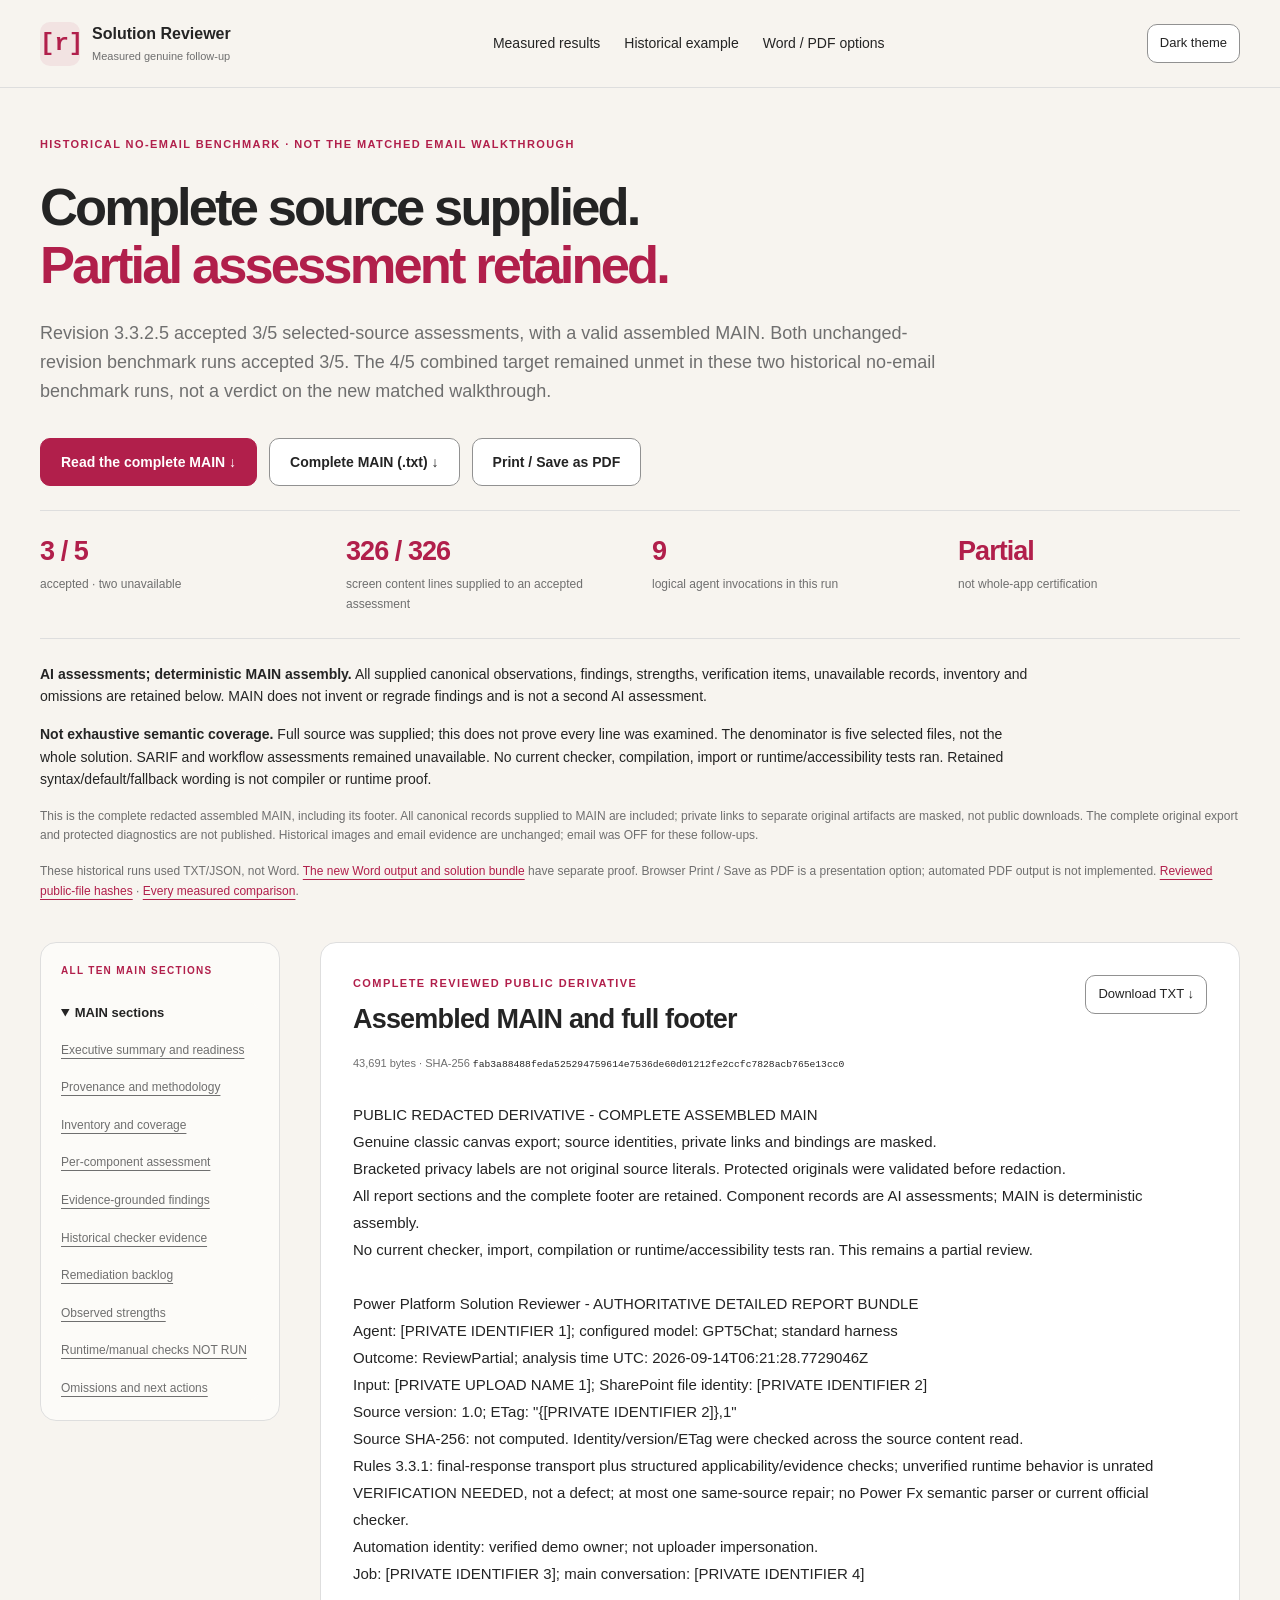
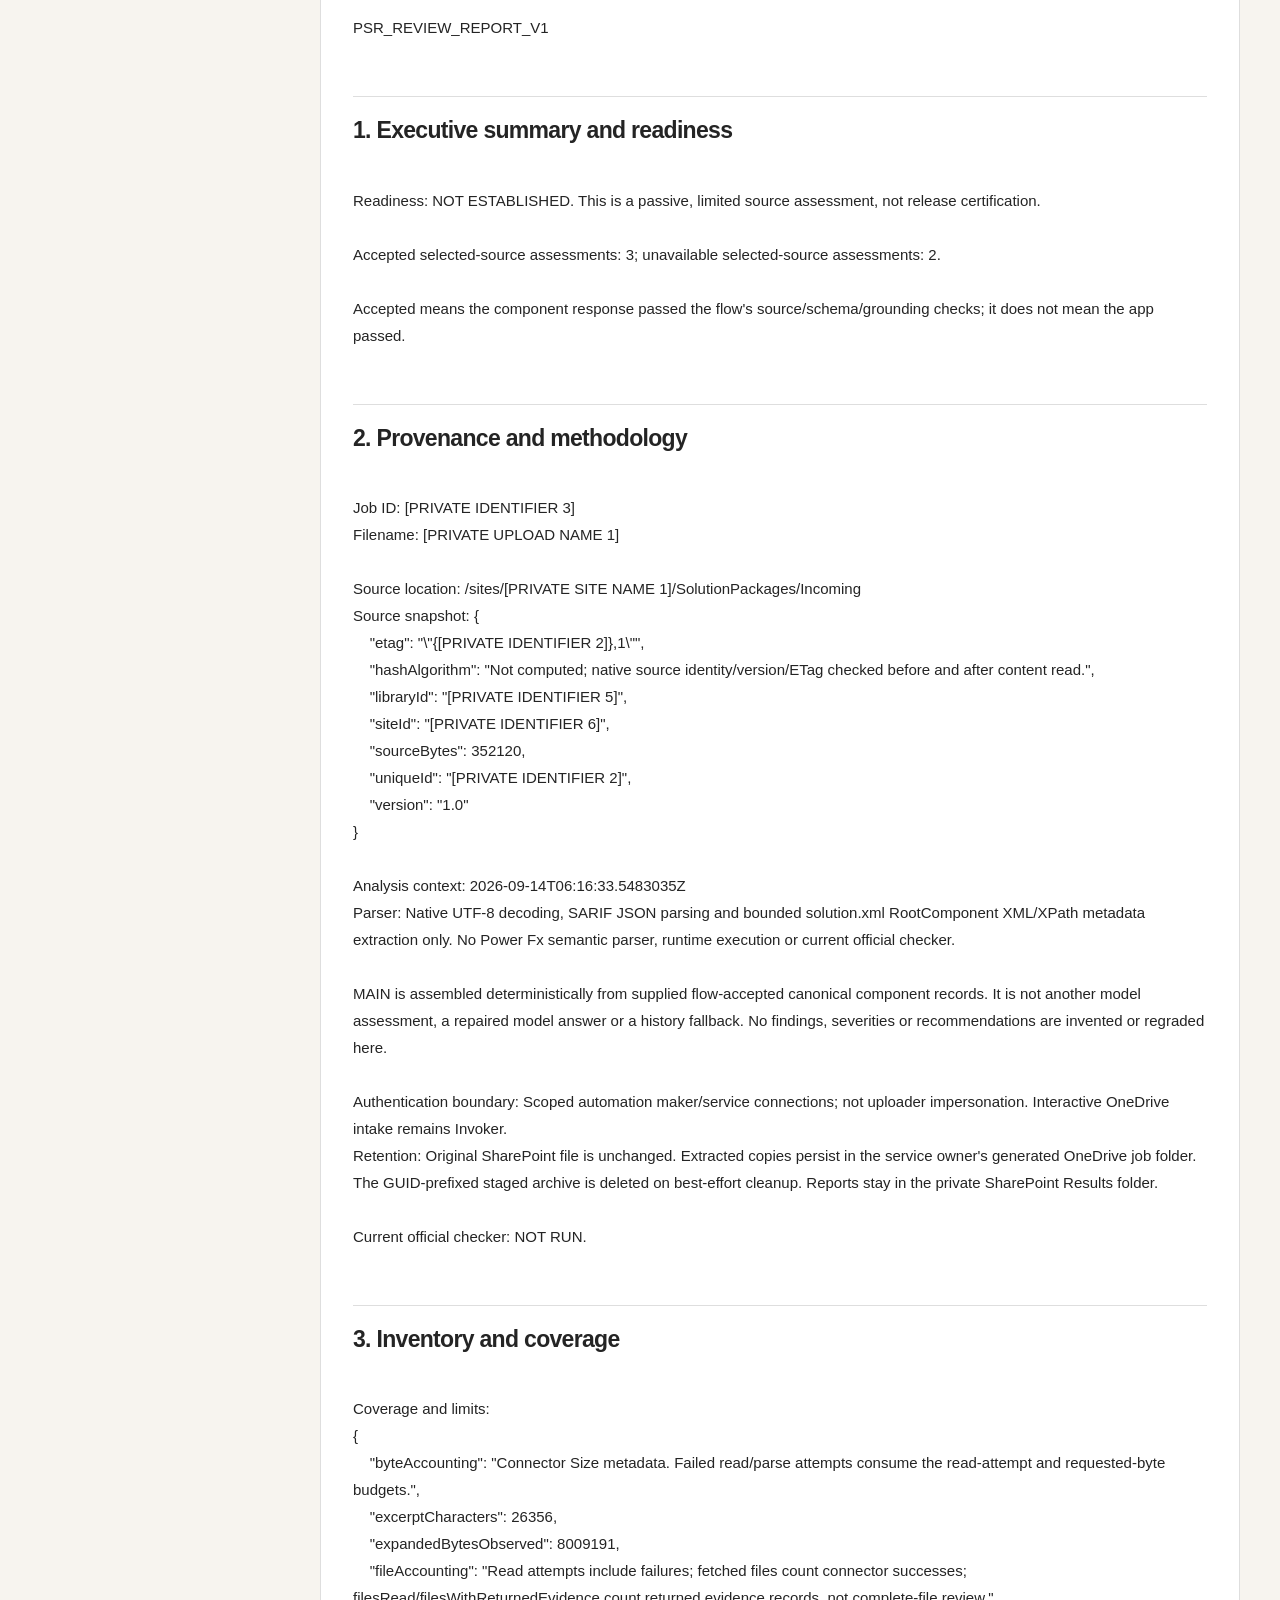
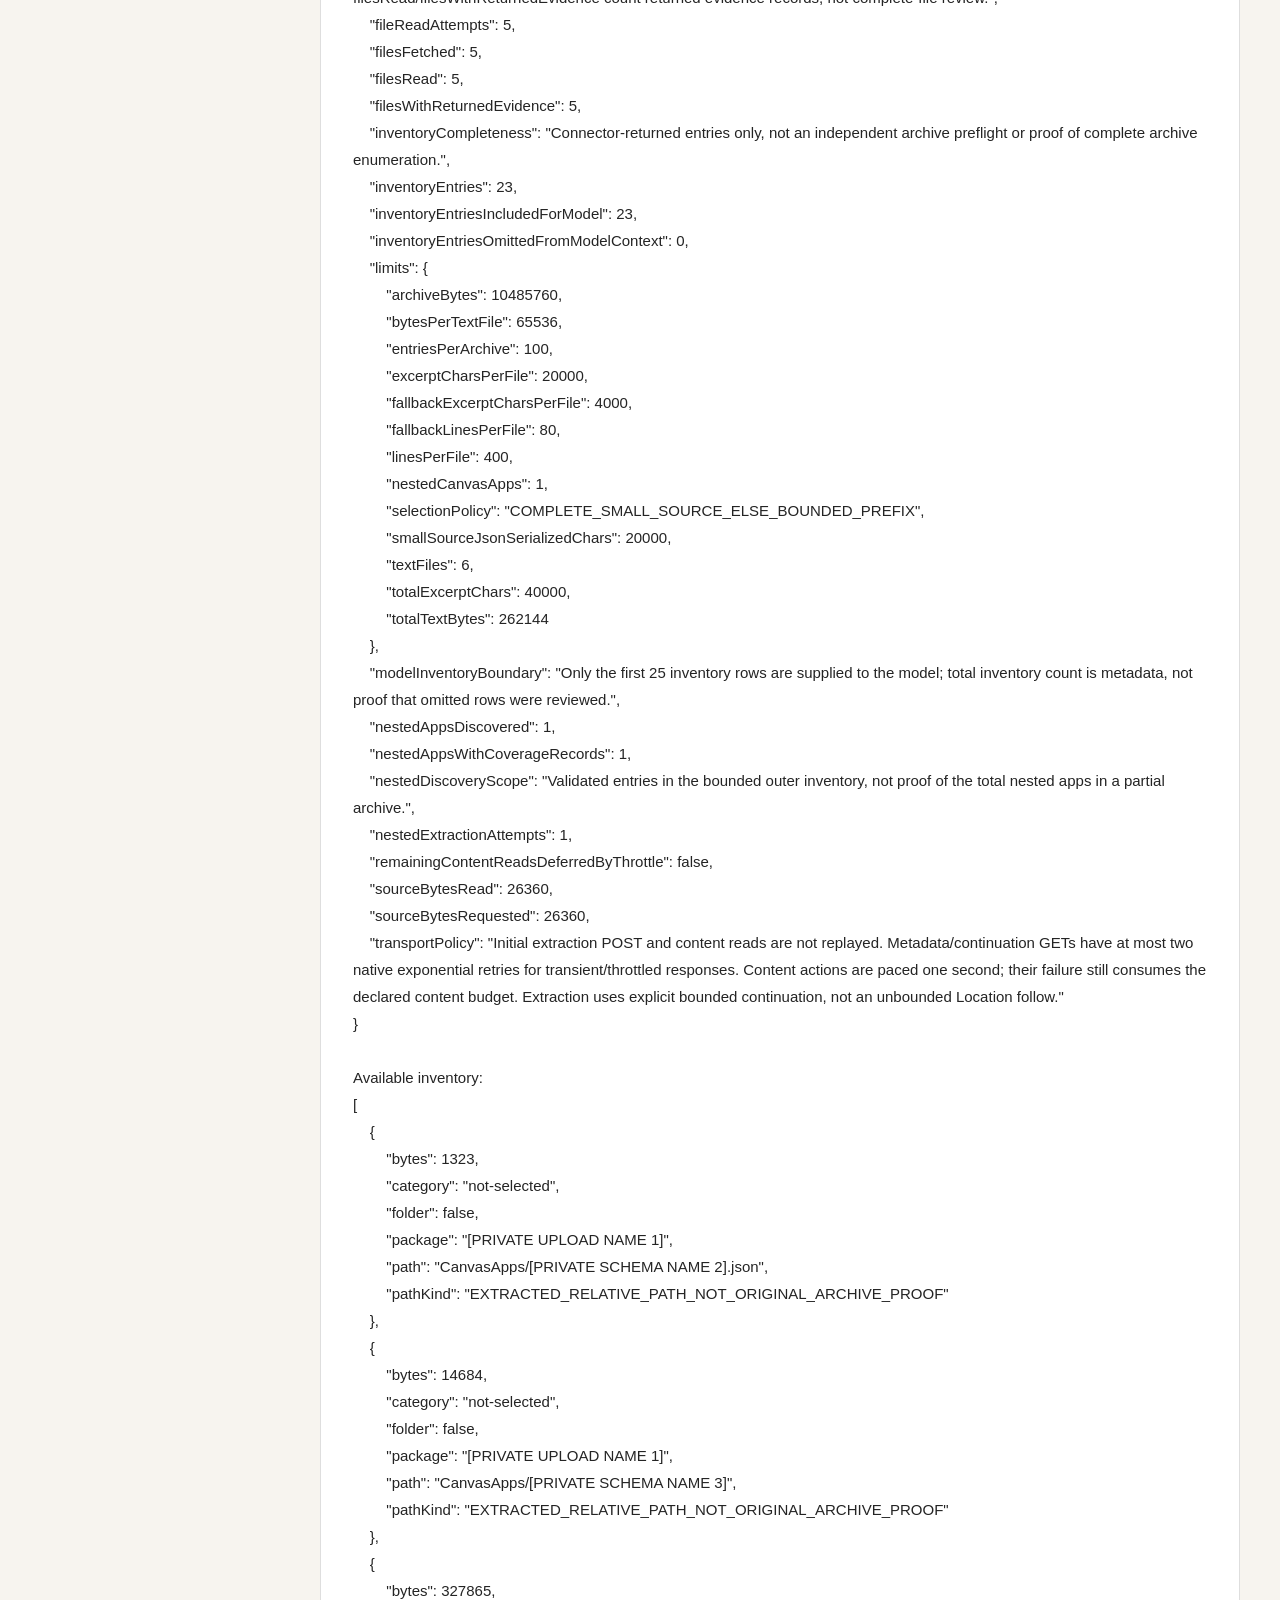
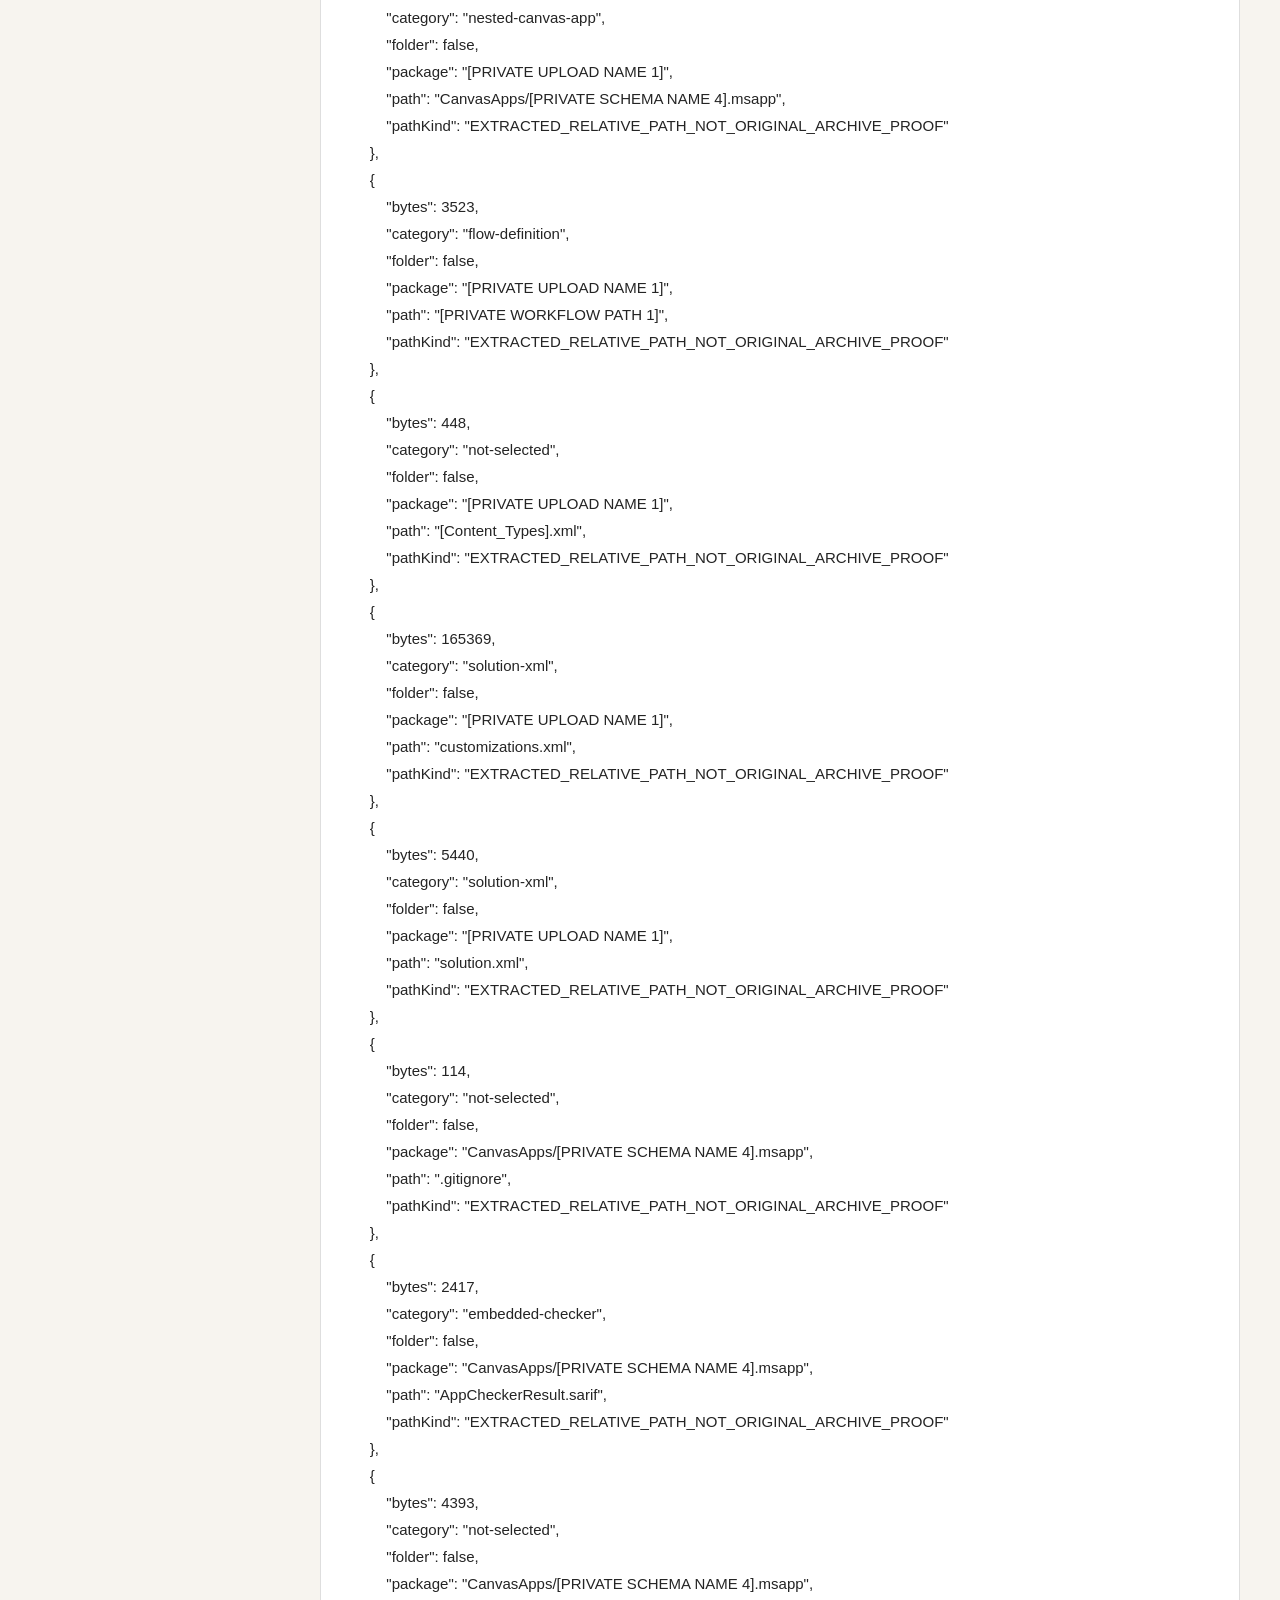
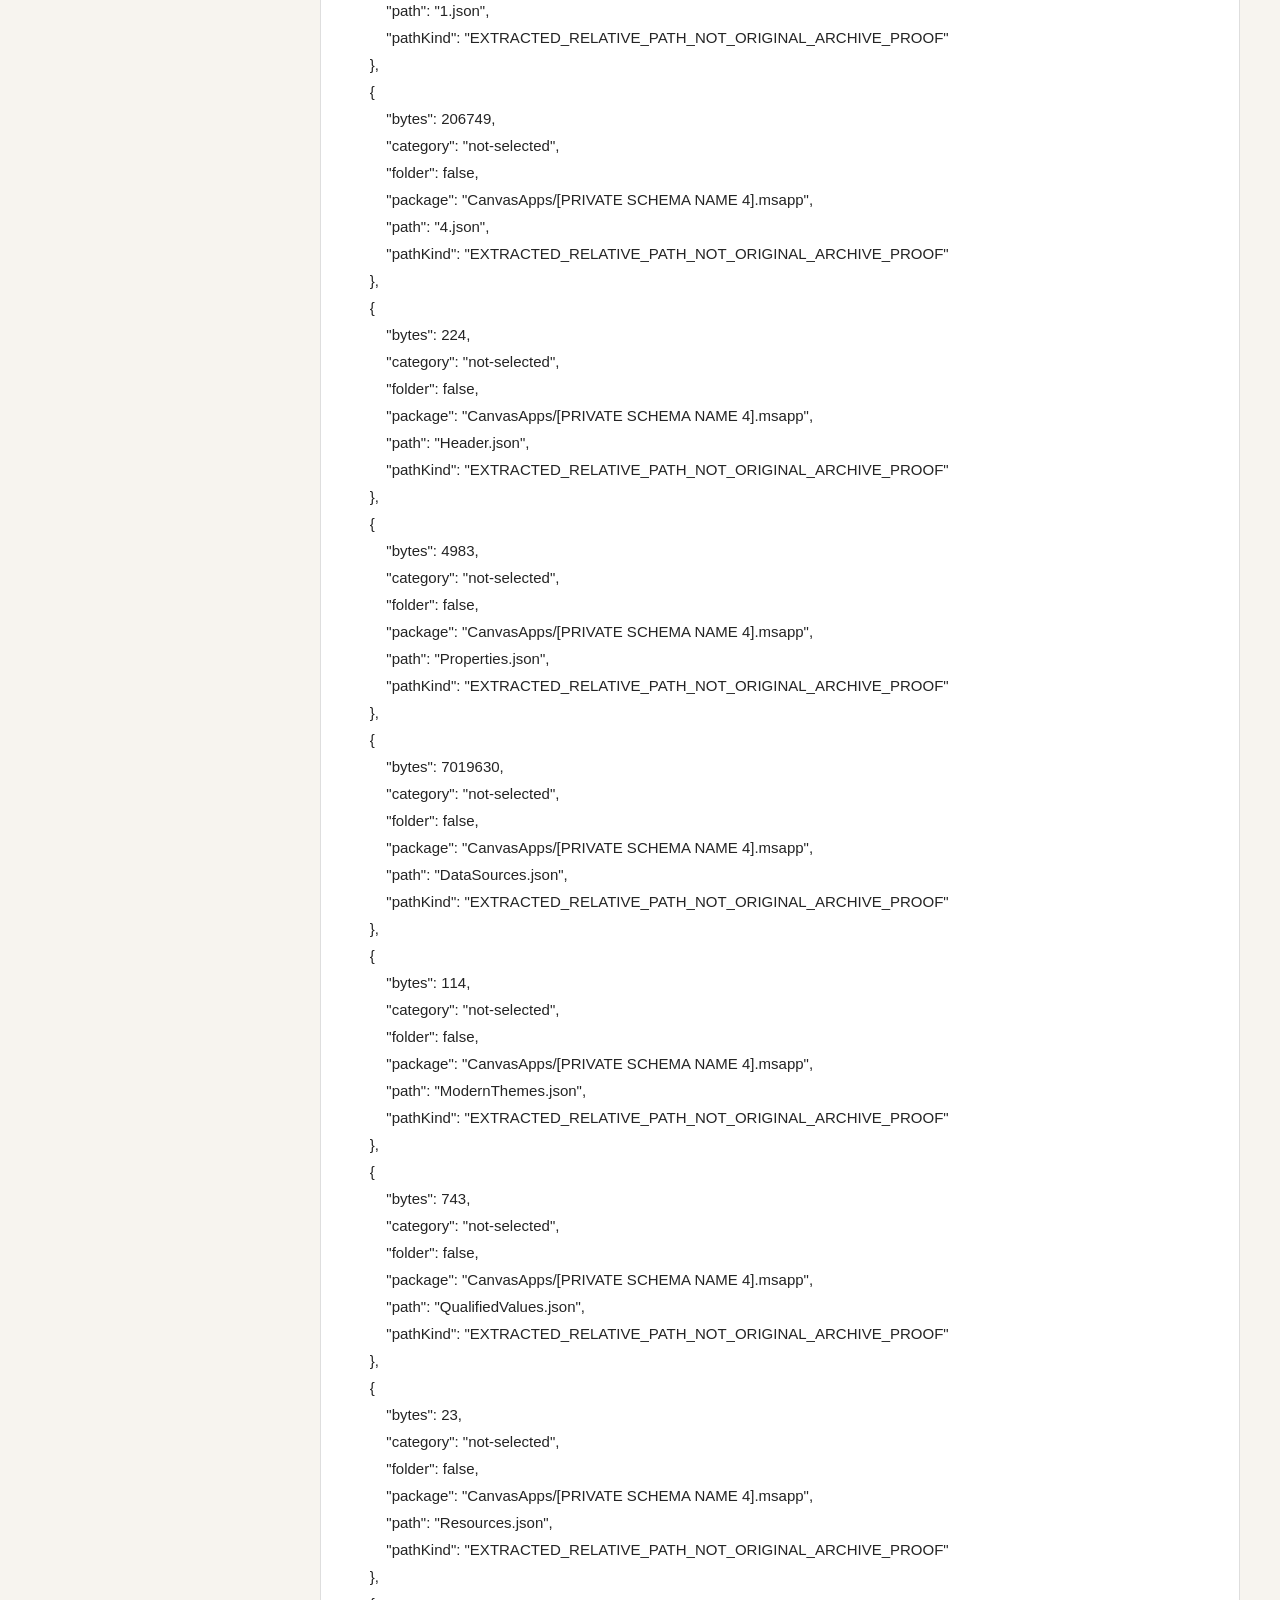
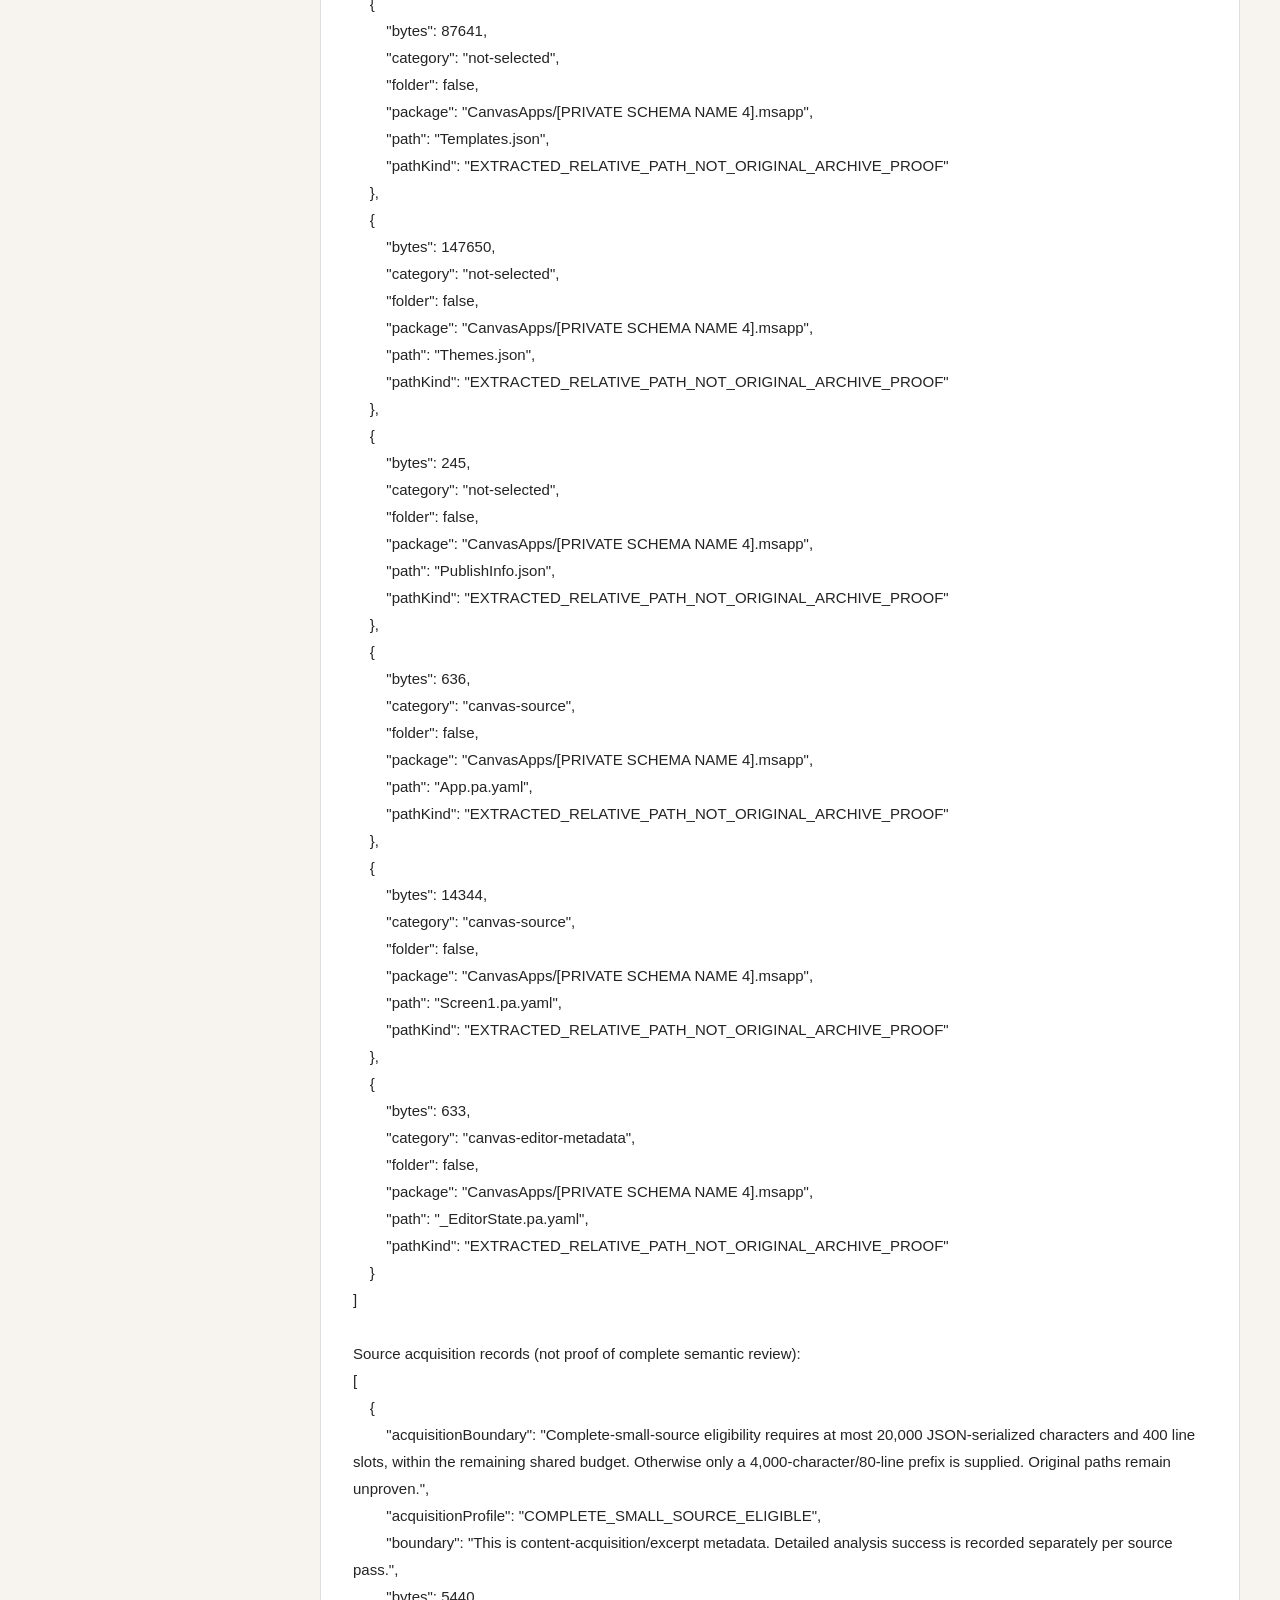
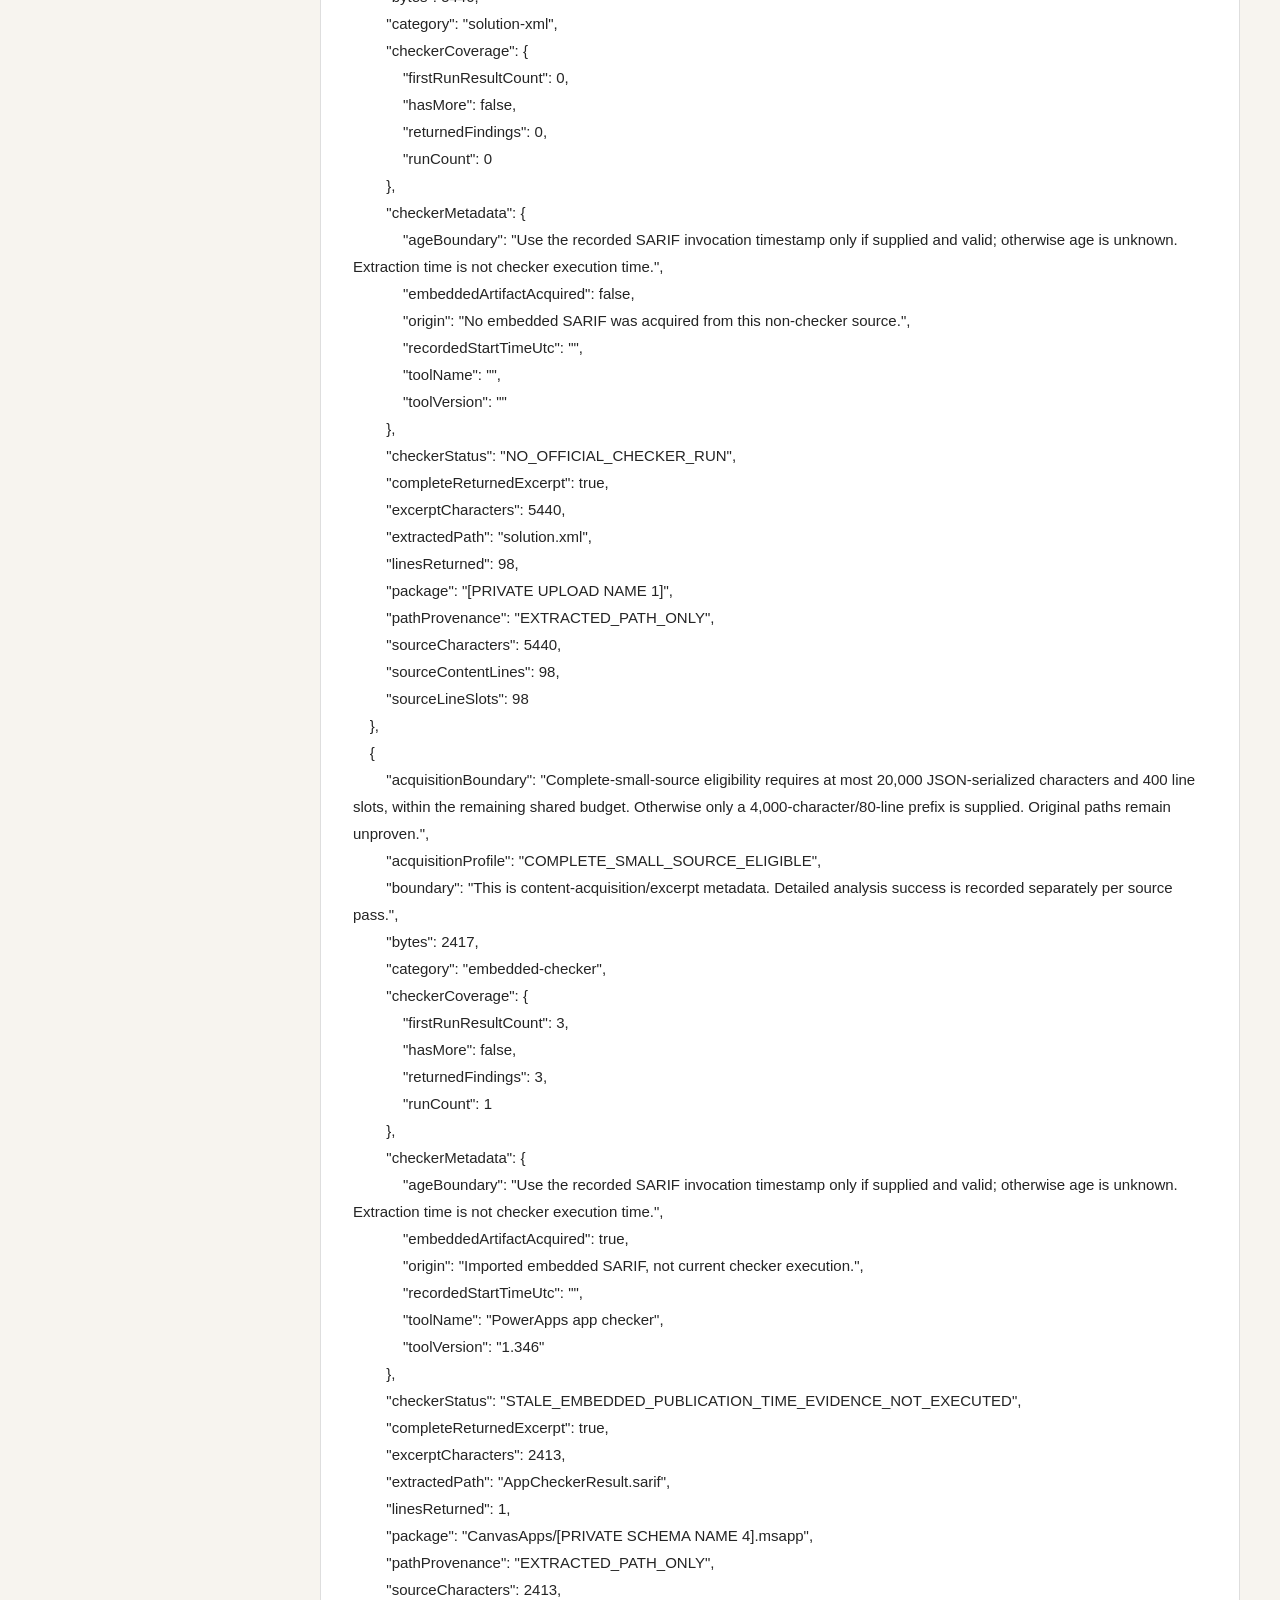
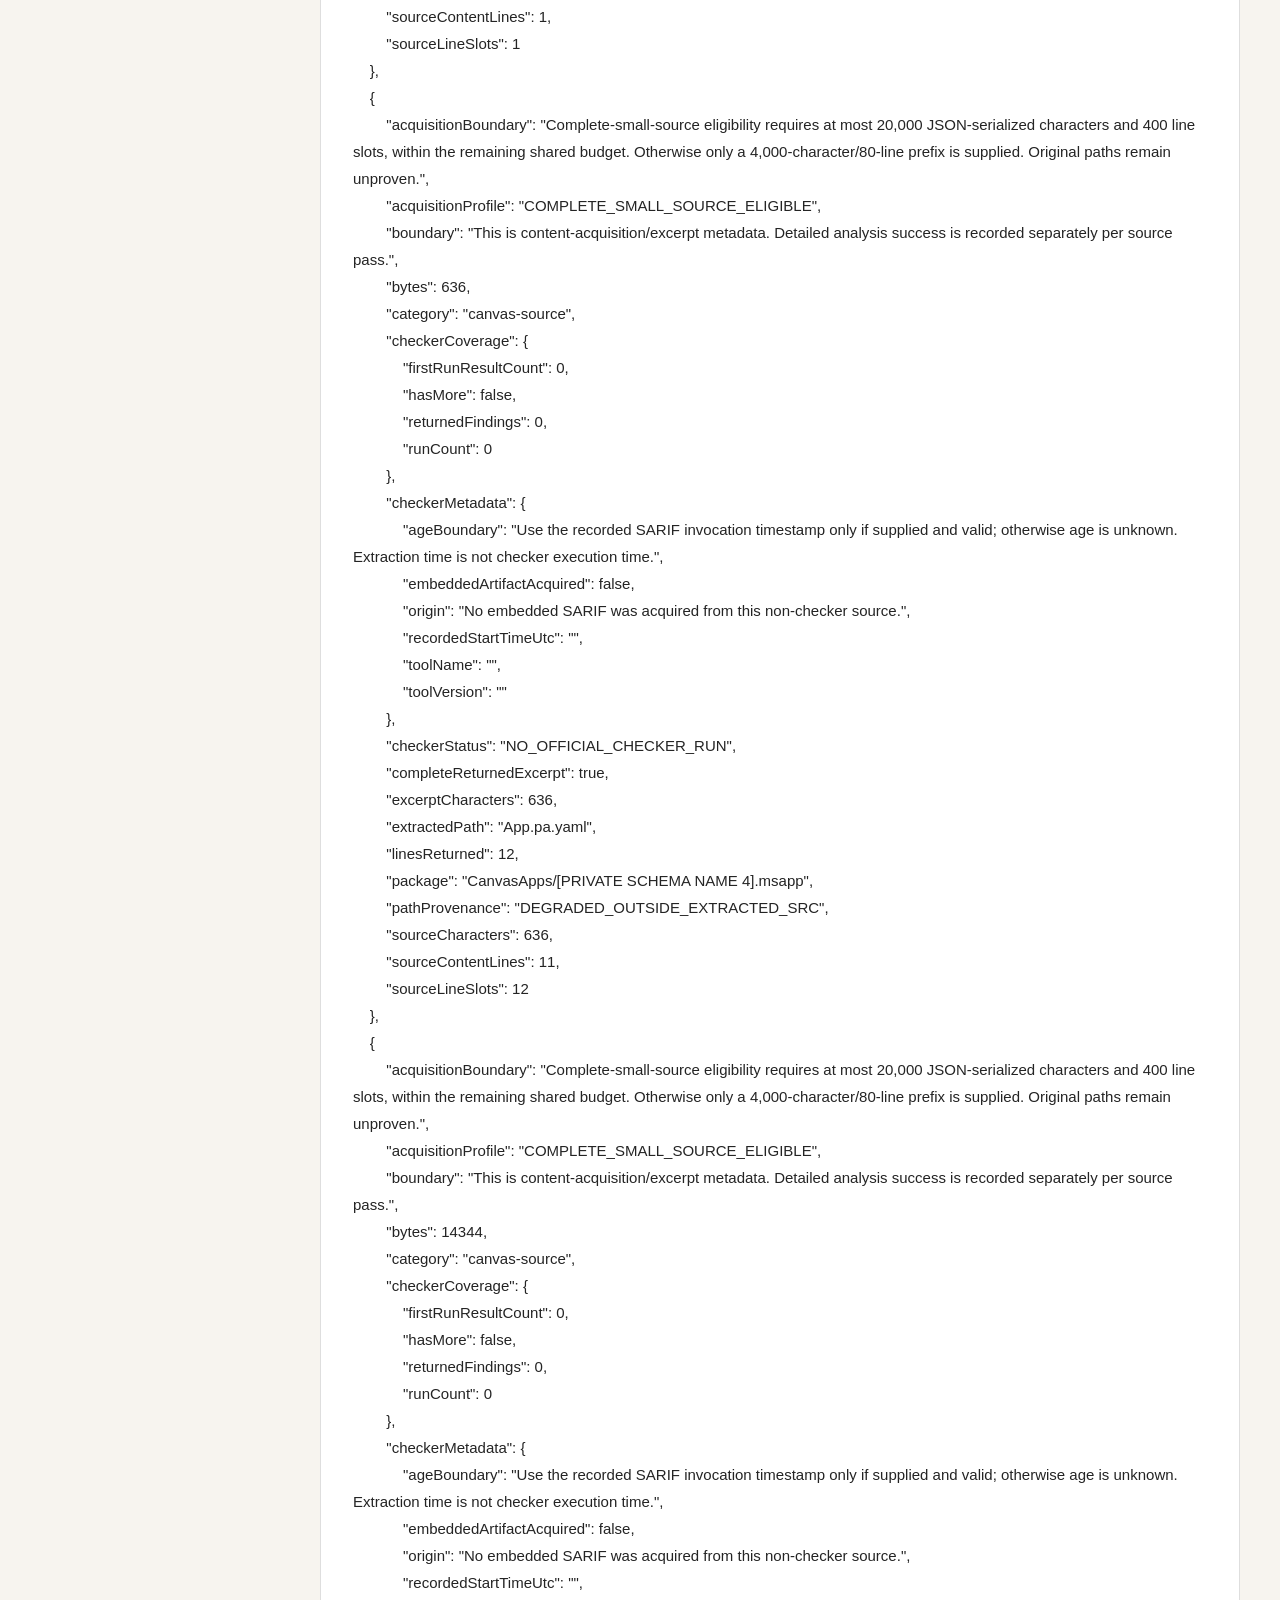
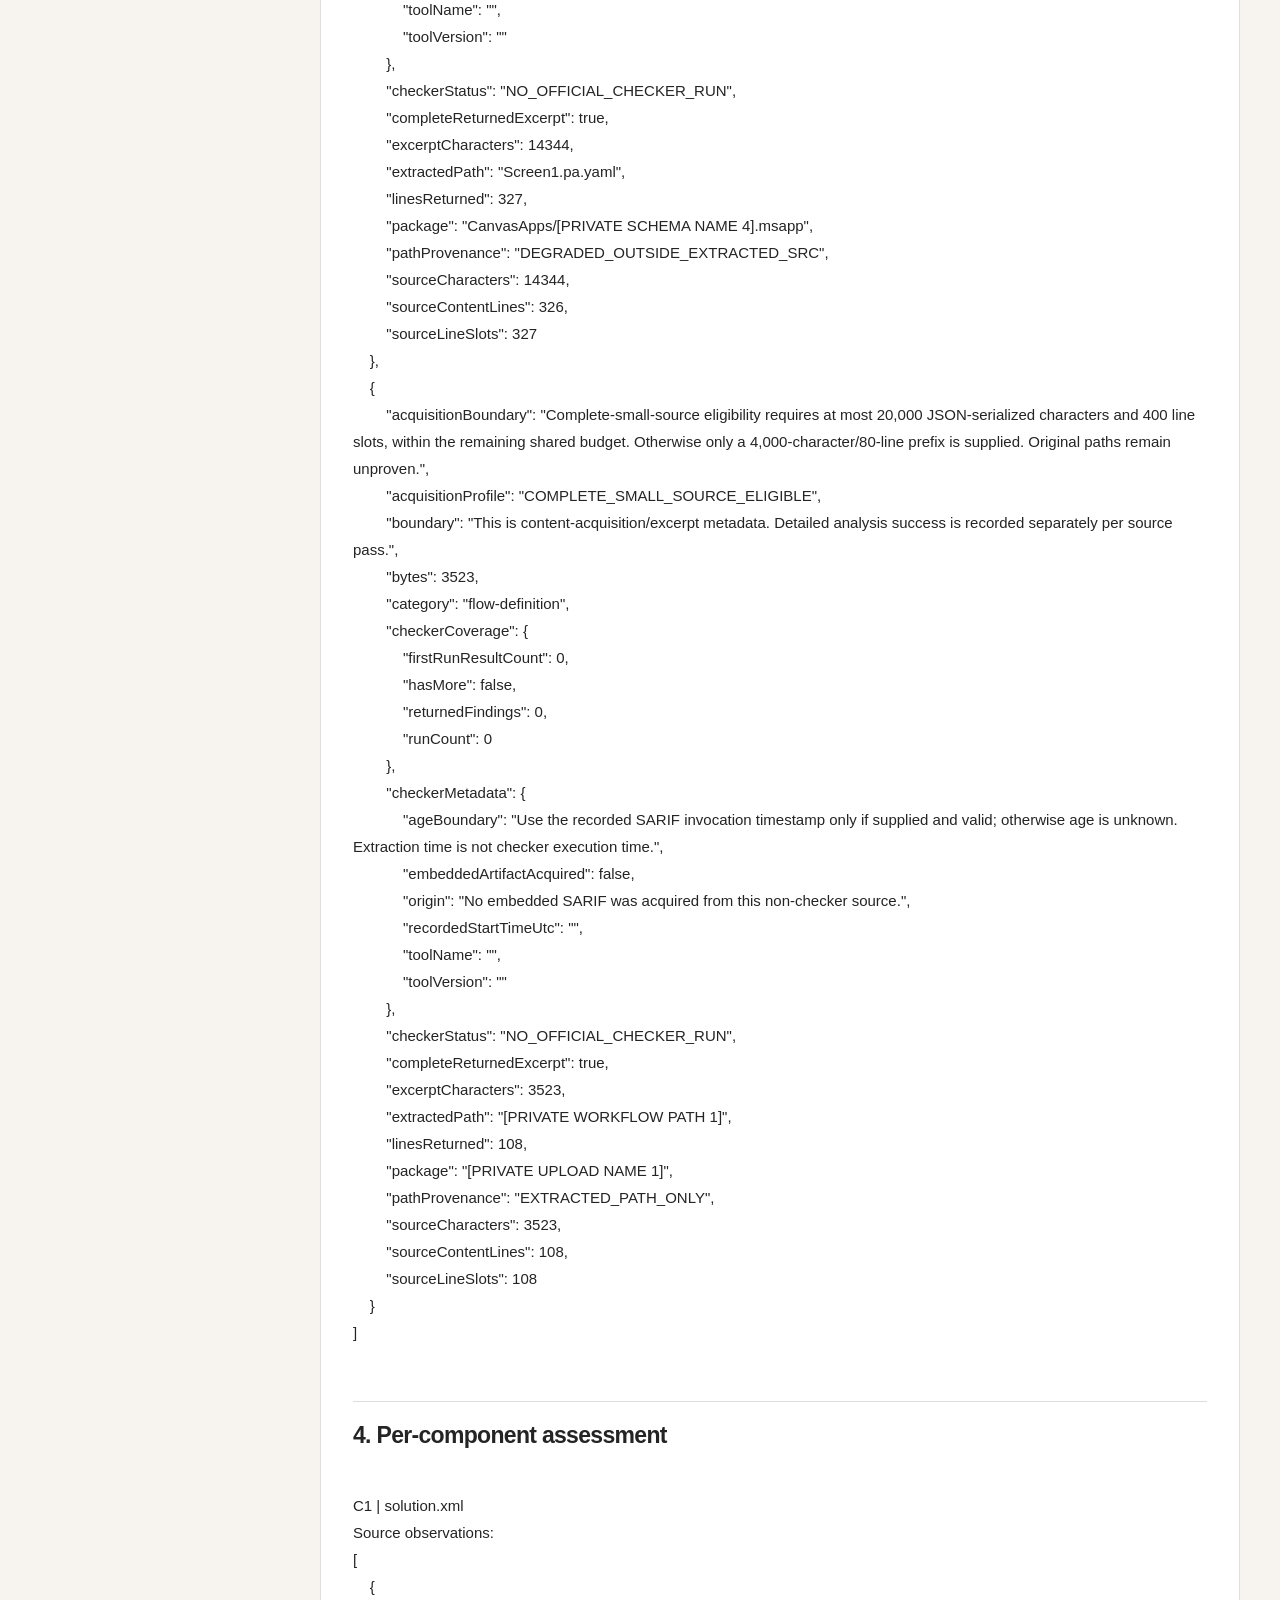
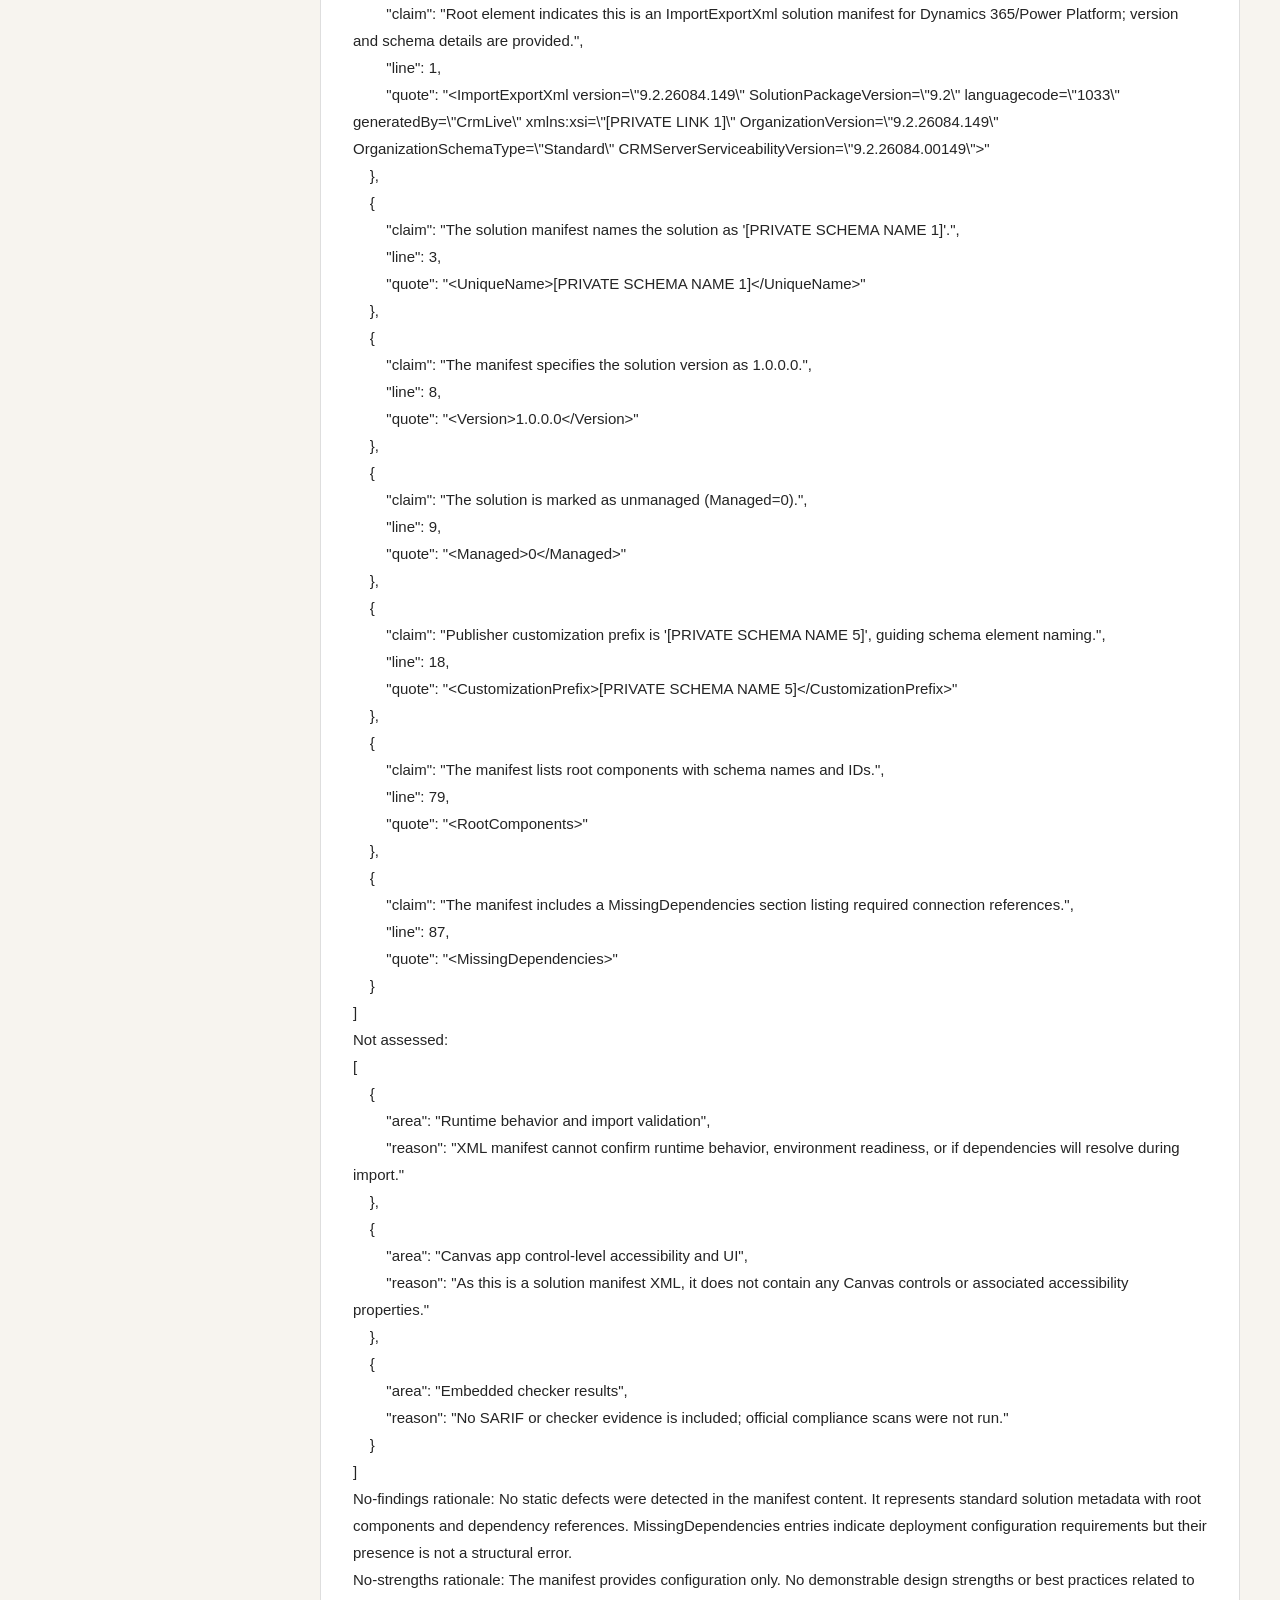
==== follow-up.html @ 4b4061f1 "Publish Word output and configurable solution bundle 3.3.2.6 Add the redacted Word example, matching" ====
<!doctype html><html lang="en"><head><meta charset="utf-8"><meta name="viewport" content="width=device-width, initial-scale=1"><title>Measured follow-up · Complete canonical MAIN</title>
<script>
  (() => {
    const param = new URLSearchParams(window.location.search).get("scoutTheme");
    const theme =
      param || (window.matchMedia("(prefers-color-scheme: dark)").matches ? "dark" : "light");
    document.documentElement.setAttribute("data-theme", theme);
  })();
  </script><style>
    :root {
      color-scheme: light;
      --cp-bg: #f7f4ef;
      --cp-bg-elevated: #fcfbf8;
      --cp-surface: #ffffff;
      --cp-surface-soft: #f5f5f5;
      --cp-border: #dedede;
      --cp-border-strong: #919191;
      --cp-text: #242424;
      --cp-text-muted: #5c5c5c;
      --cp-text-soft: #6f6f6f;
      --cp-accent: #b11f4b;
      --cp-accent-hover: #9a1a41;
      --cp-accent-soft: rgba(177, 31, 75, 0.08);
      --cp-accent-fg: #ffffff;
      --cp-success: #16a34a;
      --cp-danger: #dc2626;
      --cp-warning: #f59e0b;
      --cp-link: #0078d4;
      --cp-shadow: 0 18px 48px rgba(0, 0, 0, 0.12);
      --cp-overlay: rgba(255, 255, 255, 0.8);
      --cp-panel: rgba(255, 255, 255, 0.86);
      --cp-panel-strong: rgba(255, 255, 255, 0.96);
      --cp-sheen: rgba(255, 255, 255, 0.55);
      --cp-highlight: rgba(177, 31, 75, 0.12);
    }
    html[data-theme="dark"] {
      color-scheme: dark;
      --cp-bg: #3d3b3a;
      --cp-bg-elevated: #343231;
      --cp-surface: #292929;
      --cp-surface-soft: #2e2e2e;
      --cp-border: #474747;
      --cp-border-strong: #5f5f5f;
      --cp-text: #dedede;
      --cp-text-muted: #919191;
      --cp-text-soft: #b0b0b0;
      --cp-accent: #fd8ea1;
      --cp-accent-hover: #fb7b91;
      --cp-accent-soft: rgba(253, 142, 161, 0.14);
      --cp-accent-fg: #1a1a1a;
      --cp-success: #4ade80;
      --cp-danger: #f87171;
      --cp-warning: #fbbf24;
      --cp-link: #4da6ff;
      --cp-shadow: 0 18px 48px rgba(0, 0, 0, 0.32);
      --cp-overlay: rgba(41, 41, 41, 0.88);
      --cp-panel: rgba(41, 41, 41, 0.72);
      --cp-panel-strong: rgba(41, 41, 41, 0.96);
      --cp-sheen: rgba(255, 255, 255, 0.04);
      --cp-highlight: rgba(253, 142, 161, 0.12);
    }
  
@media print { :root, html[data-theme="dark"] {
      color-scheme: light;
      --cp-bg: #f7f4ef;
      --cp-bg-elevated: #fcfbf8;
      --cp-surface: #ffffff;
      --cp-surface-soft: #f5f5f5;
      --cp-border: #dedede;
      --cp-border-strong: #919191;
      --cp-text: #242424;
      --cp-text-muted: #5c5c5c;
      --cp-text-soft: #6f6f6f;
      --cp-accent: #b11f4b;
      --cp-accent-hover: #9a1a41;
      --cp-accent-soft: rgba(177, 31, 75, 0.08);
      --cp-accent-fg: #ffffff;
      --cp-success: #16a34a;
      --cp-danger: #dc2626;
      --cp-warning: #f59e0b;
      --cp-link: #0078d4;
      --cp-shadow: 0 18px 48px rgba(0, 0, 0, 0.12);
      --cp-overlay: rgba(255, 255, 255, 0.8);
      --cp-panel: rgba(255, 255, 255, 0.86);
      --cp-panel-strong: rgba(255, 255, 255, 0.96);
      --cp-sheen: rgba(255, 255, 255, 0.55);
      --cp-highlight: rgba(177, 31, 75, 0.12);
    } }</style>
<link rel="stylesheet" href="site.css"><link rel="stylesheet" href="example.css"><script src="example.js" defer></script></head>
<body class="example-reader"><a class="skip-link" href="#main">Skip to the complete MAIN report</a>
<header class="site-header"><a class="brand" href="index.html#showcase"><span class="brand-mark" aria-hidden="true">[r]</span><span>Solution Reviewer<small>Measured genuine follow-up</small></span></a><nav aria-label="Reader navigation"><a href="index.html#coverage-improvements">Measured results</a><a href="full-example.html">Historical example</a><a href="index.html#report-formats">Word / PDF options</a></nav><button id="theme-toggle" class="theme-button" type="button">Change theme</button></header>
<main class="wrap"><section class="example-intro"><p class="eyebrow">Historical no-email benchmark · not the matched email walkthrough</p><h1>Complete source supplied.<br><span>Partial assessment retained.</span></h1>
<p class="example-lead">Revision 3.3.2.5 accepted 3/5 selected-source assessments, with a valid assembled MAIN. Both unchanged-revision benchmark runs accepted 3/5. The 4/5 combined target remained unmet in these two historical no-email benchmark runs, not a verdict on the new matched walkthrough.</p>
<div class="actions reader-actions"><a class="button primary" href="#main-section-1">Read the complete MAIN ↓</a><a class="button secondary" href="examples/follow-up/complete-review.txt" download>Complete MAIN (.txt) ↓</a><button class="button secondary" id="print-example" hidden type="button">Print / Save as PDF</button></div>
<div class="example-facts"><div><strong>3 / 5</strong><span>accepted · two unavailable</span></div><div><strong>326 / 326</strong><span>screen content lines supplied to an accepted assessment</span></div><div><strong>9</strong><span>logical agent invocations in this run</span></div><div><strong>Partial</strong><span>not whole-app certification</span></div></div>
<p class="example-boundary"><strong>AI assessments; deterministic MAIN assembly.</strong> All supplied canonical observations, findings, strengths, verification items, unavailable records, inventory and omissions are retained below. MAIN does not invent or regrade findings and is not a second AI assessment.</p>
<p class="example-boundary"><strong>Not exhaustive semantic coverage.</strong> Full source was supplied; this does not prove every line was examined. The denominator is five selected files, not the whole solution. SARIF and workflow assessments remained unavailable. No current checker, compilation, import or runtime/accessibility tests ran. Retained syntax/default/fallback wording is not compiler or runtime proof.</p>
<p class="fine-print">This is the complete redacted assembled MAIN, including its footer. All canonical records supplied to MAIN are included; private links to separate original artifacts are masked, not public downloads. The complete original export and protected diagnostics are not published. Historical images and email evidence are unchanged; email was OFF for these follow-ups.</p>
<p class="fine-print">These historical runs used TXT/JSON, not Word. <a href="index.html#word-output">The new Word output and solution bundle</a> have separate proof. Browser Print / Save as PDF is a presentation option; automated PDF output is not implemented. <a href="examples/follow-up/provenance.json">Reviewed public-file hashes</a> · <a href="examples/follow-up/results.json">Every measured comparison</a>.</p></section>
<div class="report-layout"><aside class="example-toc" aria-label="Complete report contents"><p class="eyebrow">All ten MAIN sections</p><details open><summary>MAIN sections</summary><ol class="main-section-links"><li><a href="#main-section-1">Executive summary and readiness</a></li><li><a href="#main-section-2">Provenance and methodology</a></li><li><a href="#main-section-3">Inventory and coverage</a></li><li><a href="#main-section-4">Per-component assessment</a></li><li><a href="#main-section-5">Evidence-grounded findings</a></li><li><a href="#main-section-6">Historical checker evidence</a></li><li><a href="#main-section-7">Remediation backlog</a></li><li><a href="#main-section-8">Observed strengths</a></li><li><a href="#main-section-9">Runtime/manual checks NOT RUN</a></li><li><a href="#main-section-10">Omissions and next actions</a></li></ol></details></aside><div class="report-documents"><section class="example-document" id="main" aria-labelledby="main-title"><header class="document-header"><div><p class="eyebrow">Complete reviewed public derivative</p><h2 id="main-title">Assembled MAIN and full footer</h2></div><a class="small-button" href="examples/follow-up/complete-review.txt" download>Download TXT ↓</a></header><p class="document-pin">43,691 bytes · SHA-256 <code>fab3a88488feda525294759614e7536de60d01212fe2ccfc7828acb765e13cc0</code></p><div class="report-text" data-followup-text><pre><span aria-hidden="true"></span>PUBLIC REDACTED DERIVATIVE - COMPLETE ASSEMBLED MAIN
Genuine classic canvas export; source identities, private links and bindings are masked.
Bracketed privacy labels are not original source literals. Protected originals were validated before redaction.
All report sections and the complete footer are retained. Component records are AI assessments; MAIN is deterministic assembly.
No current checker, import, compilation or runtime/accessibility tests ran. This remains a partial review.

Power Platform Solution Reviewer - AUTHORITATIVE DETAILED REPORT BUNDLE
Agent: [PRIVATE IDENTIFIER 1]; configured model: GPT5Chat; standard harness
Outcome: ReviewPartial; analysis time UTC: 2026-09-14T06:21:28.7729046Z
Input: [PRIVATE UPLOAD NAME 1]; SharePoint file identity: [PRIVATE IDENTIFIER 2]
Source version: 1.0; ETag: "{[PRIVATE IDENTIFIER 2]},1"
Source SHA-256: not computed. Identity/version/ETag were checked across the source content read.
Rules 3.3.1: final-response transport plus structured applicability/evidence checks; unverified runtime behavior is unrated VERIFICATION NEEDED, not a defect; at most one same-source repair; no Power Fx semantic parser or current official checker.
Automation identity: verified demo owner; not uploader impersonation.
Job: [PRIVATE IDENTIFIER 3]; main conversation: [PRIVATE IDENTIFIER 4]

PSR_REVIEW_REPORT_V1

</pre><h3 id="main-section-1">1. Executive summary and readiness
</h3><pre><span aria-hidden="true"></span>
Readiness: NOT ESTABLISHED. This is a passive, limited source assessment, not release certification.

Accepted selected-source assessments: 3; unavailable selected-source assessments: 2.

Accepted means the component response passed the flow's source/schema/grounding checks; it does not mean the app passed.

</pre><h3 id="main-section-2">2. Provenance and methodology
</h3><pre><span aria-hidden="true"></span>
Job ID: [PRIVATE IDENTIFIER 3]
Filename: [PRIVATE UPLOAD NAME 1]

Source location: /sites/[PRIVATE SITE NAME 1]/SolutionPackages/Incoming
Source snapshot: {
    "etag": "\"{[PRIVATE IDENTIFIER 2]},1\"",
    "hashAlgorithm": "Not computed; native source identity/version/ETag checked before and after content read.",
    "libraryId": "[PRIVATE IDENTIFIER 5]",
    "siteId": "[PRIVATE IDENTIFIER 6]",
    "sourceBytes": 352120,
    "uniqueId": "[PRIVATE IDENTIFIER 2]",
    "version": "1.0"
}

Analysis context: 2026-09-14T06:16:33.5483035Z
Parser: Native UTF-8 decoding, SARIF JSON parsing and bounded solution.xml RootComponent XML/XPath metadata extraction only. No Power Fx semantic parser, runtime execution or current official checker.

MAIN is assembled deterministically from supplied flow-accepted canonical component records. It is not another model assessment, a repaired model answer or a history fallback. No findings, severities or recommendations are invented or regraded here.

Authentication boundary: Scoped automation maker/service connections; not uploader impersonation. Interactive OneDrive intake remains Invoker.
Retention: Original SharePoint file is unchanged. Extracted copies persist in the service owner's generated OneDrive job folder. The GUID-prefixed staged archive is deleted on best-effort cleanup. Reports stay in the private SharePoint Results folder.

Current official checker: NOT RUN.

</pre><h3 id="main-section-3">3. Inventory and coverage
</h3><pre><span aria-hidden="true"></span>
Coverage and limits:
{
    "byteAccounting": "Connector Size metadata. Failed read/parse attempts consume the read-attempt and requested-byte budgets.",
    "excerptCharacters": 26356,
    "expandedBytesObserved": 8009191,
    "fileAccounting": "Read attempts include failures; fetched files count connector successes; filesRead/filesWithReturnedEvidence count returned evidence records, not complete-file review.",
    "fileReadAttempts": 5,
    "filesFetched": 5,
    "filesRead": 5,
    "filesWithReturnedEvidence": 5,
    "inventoryCompleteness": "Connector-returned entries only, not an independent archive preflight or proof of complete archive enumeration.",
    "inventoryEntries": 23,
    "inventoryEntriesIncludedForModel": 23,
    "inventoryEntriesOmittedFromModelContext": 0,
    "limits": {
        "archiveBytes": 10485760,
        "bytesPerTextFile": 65536,
        "entriesPerArchive": 100,
        "excerptCharsPerFile": 20000,
        "fallbackExcerptCharsPerFile": 4000,
        "fallbackLinesPerFile": 80,
        "linesPerFile": 400,
        "nestedCanvasApps": 1,
        "selectionPolicy": "COMPLETE_SMALL_SOURCE_ELSE_BOUNDED_PREFIX",
        "smallSourceJsonSerializedChars": 20000,
        "textFiles": 6,
        "totalExcerptChars": 40000,
        "totalTextBytes": 262144
    },
    "modelInventoryBoundary": "Only the first 25 inventory rows are supplied to the model; total inventory count is metadata, not proof that omitted rows were reviewed.",
    "nestedAppsDiscovered": 1,
    "nestedAppsWithCoverageRecords": 1,
    "nestedDiscoveryScope": "Validated entries in the bounded outer inventory, not proof of the total nested apps in a partial archive.",
    "nestedExtractionAttempts": 1,
    "remainingContentReadsDeferredByThrottle": false,
    "sourceBytesRead": 26360,
    "sourceBytesRequested": 26360,
    "transportPolicy": "Initial extraction POST and content reads are not replayed. Metadata/continuation GETs have at most two native exponential retries for transient/throttled responses. Content actions are paced one second; their failure still consumes the declared content budget. Extraction uses explicit bounded continuation, not an unbounded Location follow."
}

Available inventory:
[
    {
        "bytes": 1323,
        "category": "not-selected",
        "folder": false,
        "package": "[PRIVATE UPLOAD NAME 1]",
        "path": "CanvasApps/[PRIVATE SCHEMA NAME 2].json",
        "pathKind": "EXTRACTED_RELATIVE_PATH_NOT_ORIGINAL_ARCHIVE_PROOF"
    },
    {
        "bytes": 14684,
        "category": "not-selected",
        "folder": false,
        "package": "[PRIVATE UPLOAD NAME 1]",
        "path": "CanvasApps/[PRIVATE SCHEMA NAME 3]",
        "pathKind": "EXTRACTED_RELATIVE_PATH_NOT_ORIGINAL_ARCHIVE_PROOF"
    },
    {
        "bytes": 327865,
        "category": "nested-canvas-app",
        "folder": false,
        "package": "[PRIVATE UPLOAD NAME 1]",
        "path": "CanvasApps/[PRIVATE SCHEMA NAME 4].msapp",
        "pathKind": "EXTRACTED_RELATIVE_PATH_NOT_ORIGINAL_ARCHIVE_PROOF"
    },
    {
        "bytes": 3523,
        "category": "flow-definition",
        "folder": false,
        "package": "[PRIVATE UPLOAD NAME 1]",
        "path": "[PRIVATE WORKFLOW PATH 1]",
        "pathKind": "EXTRACTED_RELATIVE_PATH_NOT_ORIGINAL_ARCHIVE_PROOF"
    },
    {
        "bytes": 448,
        "category": "not-selected",
        "folder": false,
        "package": "[PRIVATE UPLOAD NAME 1]",
        "path": "[Content_Types].xml",
        "pathKind": "EXTRACTED_RELATIVE_PATH_NOT_ORIGINAL_ARCHIVE_PROOF"
    },
    {
        "bytes": 165369,
        "category": "solution-xml",
        "folder": false,
        "package": "[PRIVATE UPLOAD NAME 1]",
        "path": "customizations.xml",
        "pathKind": "EXTRACTED_RELATIVE_PATH_NOT_ORIGINAL_ARCHIVE_PROOF"
    },
    {
        "bytes": 5440,
        "category": "solution-xml",
        "folder": false,
        "package": "[PRIVATE UPLOAD NAME 1]",
        "path": "solution.xml",
        "pathKind": "EXTRACTED_RELATIVE_PATH_NOT_ORIGINAL_ARCHIVE_PROOF"
    },
    {
        "bytes": 114,
        "category": "not-selected",
        "folder": false,
        "package": "CanvasApps/[PRIVATE SCHEMA NAME 4].msapp",
        "path": ".gitignore",
        "pathKind": "EXTRACTED_RELATIVE_PATH_NOT_ORIGINAL_ARCHIVE_PROOF"
    },
    {
        "bytes": 2417,
        "category": "embedded-checker",
        "folder": false,
        "package": "CanvasApps/[PRIVATE SCHEMA NAME 4].msapp",
        "path": "AppCheckerResult.sarif",
        "pathKind": "EXTRACTED_RELATIVE_PATH_NOT_ORIGINAL_ARCHIVE_PROOF"
    },
    {
        "bytes": 4393,
        "category": "not-selected",
        "folder": false,
        "package": "CanvasApps/[PRIVATE SCHEMA NAME 4].msapp",
        "path": "1.json",
        "pathKind": "EXTRACTED_RELATIVE_PATH_NOT_ORIGINAL_ARCHIVE_PROOF"
    },
    {
        "bytes": 206749,
        "category": "not-selected",
        "folder": false,
        "package": "CanvasApps/[PRIVATE SCHEMA NAME 4].msapp",
        "path": "4.json",
        "pathKind": "EXTRACTED_RELATIVE_PATH_NOT_ORIGINAL_ARCHIVE_PROOF"
    },
    {
        "bytes": 224,
        "category": "not-selected",
        "folder": false,
        "package": "CanvasApps/[PRIVATE SCHEMA NAME 4].msapp",
        "path": "Header.json",
        "pathKind": "EXTRACTED_RELATIVE_PATH_NOT_ORIGINAL_ARCHIVE_PROOF"
    },
    {
        "bytes": 4983,
        "category": "not-selected",
        "folder": false,
        "package": "CanvasApps/[PRIVATE SCHEMA NAME 4].msapp",
        "path": "Properties.json",
        "pathKind": "EXTRACTED_RELATIVE_PATH_NOT_ORIGINAL_ARCHIVE_PROOF"
    },
    {
        "bytes": 7019630,
        "category": "not-selected",
        "folder": false,
        "package": "CanvasApps/[PRIVATE SCHEMA NAME 4].msapp",
        "path": "DataSources.json",
        "pathKind": "EXTRACTED_RELATIVE_PATH_NOT_ORIGINAL_ARCHIVE_PROOF"
    },
    {
        "bytes": 114,
        "category": "not-selected",
        "folder": false,
        "package": "CanvasApps/[PRIVATE SCHEMA NAME 4].msapp",
        "path": "ModernThemes.json",
        "pathKind": "EXTRACTED_RELATIVE_PATH_NOT_ORIGINAL_ARCHIVE_PROOF"
    },
    {
        "bytes": 743,
        "category": "not-selected",
        "folder": false,
        "package": "CanvasApps/[PRIVATE SCHEMA NAME 4].msapp",
        "path": "QualifiedValues.json",
        "pathKind": "EXTRACTED_RELATIVE_PATH_NOT_ORIGINAL_ARCHIVE_PROOF"
    },
    {
        "bytes": 23,
        "category": "not-selected",
        "folder": false,
        "package": "CanvasApps/[PRIVATE SCHEMA NAME 4].msapp",
        "path": "Resources.json",
        "pathKind": "EXTRACTED_RELATIVE_PATH_NOT_ORIGINAL_ARCHIVE_PROOF"
    },
    {
        "bytes": 87641,
        "category": "not-selected",
        "folder": false,
        "package": "CanvasApps/[PRIVATE SCHEMA NAME 4].msapp",
        "path": "Templates.json",
        "pathKind": "EXTRACTED_RELATIVE_PATH_NOT_ORIGINAL_ARCHIVE_PROOF"
    },
    {
        "bytes": 147650,
        "category": "not-selected",
        "folder": false,
        "package": "CanvasApps/[PRIVATE SCHEMA NAME 4].msapp",
        "path": "Themes.json",
        "pathKind": "EXTRACTED_RELATIVE_PATH_NOT_ORIGINAL_ARCHIVE_PROOF"
    },
    {
        "bytes": 245,
        "category": "not-selected",
        "folder": false,
        "package": "CanvasApps/[PRIVATE SCHEMA NAME 4].msapp",
        "path": "PublishInfo.json",
        "pathKind": "EXTRACTED_RELATIVE_PATH_NOT_ORIGINAL_ARCHIVE_PROOF"
    },
    {
        "bytes": 636,
        "category": "canvas-source",
        "folder": false,
        "package": "CanvasApps/[PRIVATE SCHEMA NAME 4].msapp",
        "path": "App.pa.yaml",
        "pathKind": "EXTRACTED_RELATIVE_PATH_NOT_ORIGINAL_ARCHIVE_PROOF"
    },
    {
        "bytes": 14344,
        "category": "canvas-source",
        "folder": false,
        "package": "CanvasApps/[PRIVATE SCHEMA NAME 4].msapp",
        "path": "Screen1.pa.yaml",
        "pathKind": "EXTRACTED_RELATIVE_PATH_NOT_ORIGINAL_ARCHIVE_PROOF"
    },
    {
        "bytes": 633,
        "category": "canvas-editor-metadata",
        "folder": false,
        "package": "CanvasApps/[PRIVATE SCHEMA NAME 4].msapp",
        "path": "_EditorState.pa.yaml",
        "pathKind": "EXTRACTED_RELATIVE_PATH_NOT_ORIGINAL_ARCHIVE_PROOF"
    }
]

Source acquisition records (not proof of complete semantic review):
[
    {
        "acquisitionBoundary": "Complete-small-source eligibility requires at most 20,000 JSON-serialized characters and 400 line slots, within the remaining shared budget. Otherwise only a 4,000-character/80-line prefix is supplied. Original paths remain unproven.",
        "acquisitionProfile": "COMPLETE_SMALL_SOURCE_ELIGIBLE",
        "boundary": "This is content-acquisition/excerpt metadata. Detailed analysis success is recorded separately per source pass.",
        "bytes": 5440,
        "category": "solution-xml",
        "checkerCoverage": {
            "firstRunResultCount": 0,
            "hasMore": false,
            "returnedFindings": 0,
            "runCount": 0
        },
        "checkerMetadata": {
            "ageBoundary": "Use the recorded SARIF invocation timestamp only if supplied and valid; otherwise age is unknown. Extraction time is not checker execution time.",
            "embeddedArtifactAcquired": false,
            "origin": "No embedded SARIF was acquired from this non-checker source.",
            "recordedStartTimeUtc": "",
            "toolName": "",
            "toolVersion": ""
        },
        "checkerStatus": "NO_OFFICIAL_CHECKER_RUN",
        "completeReturnedExcerpt": true,
        "excerptCharacters": 5440,
        "extractedPath": "solution.xml",
        "linesReturned": 98,
        "package": "[PRIVATE UPLOAD NAME 1]",
        "pathProvenance": "EXTRACTED_PATH_ONLY",
        "sourceCharacters": 5440,
        "sourceContentLines": 98,
        "sourceLineSlots": 98
    },
    {
        "acquisitionBoundary": "Complete-small-source eligibility requires at most 20,000 JSON-serialized characters and 400 line slots, within the remaining shared budget. Otherwise only a 4,000-character/80-line prefix is supplied. Original paths remain unproven.",
        "acquisitionProfile": "COMPLETE_SMALL_SOURCE_ELIGIBLE",
        "boundary": "This is content-acquisition/excerpt metadata. Detailed analysis success is recorded separately per source pass.",
        "bytes": 2417,
        "category": "embedded-checker",
        "checkerCoverage": {
            "firstRunResultCount": 3,
            "hasMore": false,
            "returnedFindings": 3,
            "runCount": 1
        },
        "checkerMetadata": {
            "ageBoundary": "Use the recorded SARIF invocation timestamp only if supplied and valid; otherwise age is unknown. Extraction time is not checker execution time.",
            "embeddedArtifactAcquired": true,
            "origin": "Imported embedded SARIF, not current checker execution.",
            "recordedStartTimeUtc": "",
            "toolName": "PowerApps app checker",
            "toolVersion": "1.346"
        },
        "checkerStatus": "STALE_EMBEDDED_PUBLICATION_TIME_EVIDENCE_NOT_EXECUTED",
        "completeReturnedExcerpt": true,
        "excerptCharacters": 2413,
        "extractedPath": "AppCheckerResult.sarif",
        "linesReturned": 1,
        "package": "CanvasApps/[PRIVATE SCHEMA NAME 4].msapp",
        "pathProvenance": "EXTRACTED_PATH_ONLY",
        "sourceCharacters": 2413,
        "sourceContentLines": 1,
        "sourceLineSlots": 1
    },
    {
        "acquisitionBoundary": "Complete-small-source eligibility requires at most 20,000 JSON-serialized characters and 400 line slots, within the remaining shared budget. Otherwise only a 4,000-character/80-line prefix is supplied. Original paths remain unproven.",
        "acquisitionProfile": "COMPLETE_SMALL_SOURCE_ELIGIBLE",
        "boundary": "This is content-acquisition/excerpt metadata. Detailed analysis success is recorded separately per source pass.",
        "bytes": 636,
        "category": "canvas-source",
        "checkerCoverage": {
            "firstRunResultCount": 0,
            "hasMore": false,
            "returnedFindings": 0,
            "runCount": 0
        },
        "checkerMetadata": {
            "ageBoundary": "Use the recorded SARIF invocation timestamp only if supplied and valid; otherwise age is unknown. Extraction time is not checker execution time.",
            "embeddedArtifactAcquired": false,
            "origin": "No embedded SARIF was acquired from this non-checker source.",
            "recordedStartTimeUtc": "",
            "toolName": "",
            "toolVersion": ""
        },
        "checkerStatus": "NO_OFFICIAL_CHECKER_RUN",
        "completeReturnedExcerpt": true,
        "excerptCharacters": 636,
        "extractedPath": "App.pa.yaml",
        "linesReturned": 12,
        "package": "CanvasApps/[PRIVATE SCHEMA NAME 4].msapp",
        "pathProvenance": "DEGRADED_OUTSIDE_EXTRACTED_SRC",
        "sourceCharacters": 636,
        "sourceContentLines": 11,
        "sourceLineSlots": 12
    },
    {
        "acquisitionBoundary": "Complete-small-source eligibility requires at most 20,000 JSON-serialized characters and 400 line slots, within the remaining shared budget. Otherwise only a 4,000-character/80-line prefix is supplied. Original paths remain unproven.",
        "acquisitionProfile": "COMPLETE_SMALL_SOURCE_ELIGIBLE",
        "boundary": "This is content-acquisition/excerpt metadata. Detailed analysis success is recorded separately per source pass.",
        "bytes": 14344,
        "category": "canvas-source",
        "checkerCoverage": {
            "firstRunResultCount": 0,
            "hasMore": false,
            "returnedFindings": 0,
            "runCount": 0
        },
        "checkerMetadata": {
            "ageBoundary": "Use the recorded SARIF invocation timestamp only if supplied and valid; otherwise age is unknown. Extraction time is not checker execution time.",
            "embeddedArtifactAcquired": false,
            "origin": "No embedded SARIF was acquired from this non-checker source.",
            "recordedStartTimeUtc": "",
            "toolName": "",
            "toolVersion": ""
        },
        "checkerStatus": "NO_OFFICIAL_CHECKER_RUN",
        "completeReturnedExcerpt": true,
        "excerptCharacters": 14344,
        "extractedPath": "Screen1.pa.yaml",
        "linesReturned": 327,
        "package": "CanvasApps/[PRIVATE SCHEMA NAME 4].msapp",
        "pathProvenance": "DEGRADED_OUTSIDE_EXTRACTED_SRC",
        "sourceCharacters": 14344,
        "sourceContentLines": 326,
        "sourceLineSlots": 327
    },
    {
        "acquisitionBoundary": "Complete-small-source eligibility requires at most 20,000 JSON-serialized characters and 400 line slots, within the remaining shared budget. Otherwise only a 4,000-character/80-line prefix is supplied. Original paths remain unproven.",
        "acquisitionProfile": "COMPLETE_SMALL_SOURCE_ELIGIBLE",
        "boundary": "This is content-acquisition/excerpt metadata. Detailed analysis success is recorded separately per source pass.",
        "bytes": 3523,
        "category": "flow-definition",
        "checkerCoverage": {
            "firstRunResultCount": 0,
            "hasMore": false,
            "returnedFindings": 0,
            "runCount": 0
        },
        "checkerMetadata": {
            "ageBoundary": "Use the recorded SARIF invocation timestamp only if supplied and valid; otherwise age is unknown. Extraction time is not checker execution time.",
            "embeddedArtifactAcquired": false,
            "origin": "No embedded SARIF was acquired from this non-checker source.",
            "recordedStartTimeUtc": "",
            "toolName": "",
            "toolVersion": ""
        },
        "checkerStatus": "NO_OFFICIAL_CHECKER_RUN",
        "completeReturnedExcerpt": true,
        "excerptCharacters": 3523,
        "extractedPath": "[PRIVATE WORKFLOW PATH 1]",
        "linesReturned": 108,
        "package": "[PRIVATE UPLOAD NAME 1]",
        "pathProvenance": "EXTRACTED_PATH_ONLY",
        "sourceCharacters": 3523,
        "sourceContentLines": 108,
        "sourceLineSlots": 108
    }
]

</pre><h3 id="main-section-4">4. Per-component assessment
</h3><pre><span aria-hidden="true"></span>
C1 | solution.xml
Source observations:
[
    {
        "claim": "Root element indicates this is an ImportExportXml solution manifest for Dynamics 365/Power Platform; version and schema details are provided.",
        "line": 1,
        "quote": "&lt;ImportExportXml version=\"9.2.26084.149\" SolutionPackageVersion=\"9.2\" languagecode=\"1033\" generatedBy=\"CrmLive\" xmlns:xsi=\"[PRIVATE LINK 1]\" OrganizationVersion=\"9.2.26084.149\" OrganizationSchemaType=\"Standard\" CRMServerServiceabilityVersion=\"9.2.26084.00149\"&gt;"
    },
    {
        "claim": "The solution manifest names the solution as '[PRIVATE SCHEMA NAME 1]'.",
        "line": 3,
        "quote": "&lt;UniqueName&gt;[PRIVATE SCHEMA NAME 1]&lt;/UniqueName&gt;"
    },
    {
        "claim": "The manifest specifies the solution version as 1.0.0.0.",
        "line": 8,
        "quote": "&lt;Version&gt;1.0.0.0&lt;/Version&gt;"
    },
    {
        "claim": "The solution is marked as unmanaged (Managed=0).",
        "line": 9,
        "quote": "&lt;Managed&gt;0&lt;/Managed&gt;"
    },
    {
        "claim": "Publisher customization prefix is '[PRIVATE SCHEMA NAME 5]', guiding schema element naming.",
        "line": 18,
        "quote": "&lt;CustomizationPrefix&gt;[PRIVATE SCHEMA NAME 5]&lt;/CustomizationPrefix&gt;"
    },
    {
        "claim": "The manifest lists root components with schema names and IDs.",
        "line": 79,
        "quote": "&lt;RootComponents&gt;"
    },
    {
        "claim": "The manifest includes a MissingDependencies section listing required connection references.",
        "line": 87,
        "quote": "&lt;MissingDependencies&gt;"
    }
]
Not assessed:
[
    {
        "area": "Runtime behavior and import validation",
        "reason": "XML manifest cannot confirm runtime behavior, environment readiness, or if dependencies will resolve during import."
    },
    {
        "area": "Canvas app control-level accessibility and UI",
        "reason": "As this is a solution manifest XML, it does not contain any Canvas controls or associated accessibility properties."
    },
    {
        "area": "Embedded checker results",
        "reason": "No SARIF or checker evidence is included; official compliance scans were not run."
    }
]
No-findings rationale: No static defects were detected in the manifest content. It represents standard solution metadata with root components and dependency references. MissingDependencies entries indicate deployment configuration requirements but their presence is not a structural error.
No-strengths rationale: The manifest provides configuration only. No demonstrable design strengths or best practices related to maintainability or UX can be confirmed from this content.

C3 | App.pa.yaml
Source observations:
[
    {
        "claim": "The source defines the root App element, indicating top-level configuration for the canvas application.",
        "line": 9,
        "quote": "App:"
    },
    {
        "claim": "The App.Properties section sets Theme to an expression referencing PowerAppsTheme, not a literal value.",
        "line": 11,
        "quote": "Theme: =PowerAppsTheme"
    }
]
Not assessed:
[
    {
        "area": "StartScreen property",
        "reason": "The excerpt does not include any StartScreen property; therefore, entry screen configuration could not be evaluated."
    },
    {
        "area": "Other App-level properties",
        "reason": "Only Theme was visible. Additional properties like OnStart, Logo, or Name were absent from the excerpt and remain unverified."
    },
    {
        "area": "Control configurations",
        "reason": "The excerpt contains only App-level YAML configuration and no Control: declarations, so control-level assessments (accessibility, labels, actions) were not possible."
    }
]
No-findings rationale: No visible defects were detected in the limited excerpt; only an App element and Theme property were present, which do not show misconfiguration or security issues.
No-strengths rationale: The limited content contains no demonstrated best practices beyond default schema use; therefore, no strengths could be identified.

C4 | Screen1.pa.yaml
Source observations:
[
    {
        "claim": "The screen contains a Form control (version 2.4.3) named Form1, configured with DataSource and Item properties for '[PRIVATE TABLE NAME 1]'.",
        "line": 15,
        "quote": "Control: Form@2.4.3"
    },
    {
        "claim": "A Classic/TextInput control for user input is present within a TypedDataCard; Tooltip is assigned from Parent.DisplayName but no explicit AccessibleLabel observed in the excerpt.",
        "line": 58,
        "quote": "Control: Classic/TextInput@2.3.2"
    },
    {
        "claim": "Two Classic/Button controls are defined: one invokes NewForm(Form1) with Text = \"NEW\" and another invokes SubmitForm(Form1) with Text = \"SAVE\".",
        "line": 245,
        "quote": "Control: Classic/Button@2.2.0"
    },
    {
        "claim": "The screen includes a DataTable control bound to '[PRIVATE TABLE NAME 1]' showing Name, Created On, and Created By fields.",
        "line": 285,
        "quote": "Control: DataTable@1.0.3"
    }
]
Not assessed:
[
    {
        "area": "Accessibility (labels, keyboard, screen reader)",
        "reason": "No AccessibleLabel properties appear in the excerpt; runtime accessible names and keyboard/focus behavior require manual validation."
    },
    {
        "area": "Responsive layout and device adaptation",
        "reason": "Fixed Width and Height values are shown without evidence of dynamic layouts or relative positioning."
    },
    {
        "area": "Performance and delegation",
        "reason": "Delegation capability for the Choices reference and DataTable Items is unclear from static YAML; live validation or checker is required."
    },
    {
        "area": "Error handling and notification",
        "reason": "ErrorMessage labels exist, but correctness of runtime error visibility and messaging cannot be confirmed from static configuration."
    },
    {
        "area": "Theme and high contrast support",
        "reason": "Hard-coded RGBA colors appear across controls; actual high contrast and theme adaptability not assessed."
    }
]
No-findings rationale: No supported static defects were identified. All present properties conform to syntax; required checks for accessibility, runtime behavior, delegation, and adaptive design remain pending manual verification.
No-strengths rationale: No confirmed positive UX/design strengths can be recorded without runtime validation; observed configurations are neutral.

Unavailable passes (pipeline outcomes, not app defects):
[
    {
        "code": "DETAILED_COMPONENT_REPORT_UNAVAILABLE",
        "conversationId": "[PRIVATE IDENTIFIER 7]",
        "passId": "C2",
        "path": "AppCheckerResult.sarif",
        "preparation": {
            "lineCount": 1,
            "preparedLinesTypeStatus": "Succeeded",
            "ready": true,
            "sourceLinesStatus": "Succeeded",
            "sourcePath": "AppCheckerResult.sarif",
            "sourcePathStatus": "TYPED_SOURCE_PATH",
            "sourceSchemaStatus": "Succeeded",
            "status": "READY"
        },
        "reason": "No accepted source assessment is available. Preparation/data errors are pipeline failures, not model defects or evidence that the package needs replacement. FIRST/REPAIR accounting distinguishes skipped phases, actual invocation attempts and invalid responses.",
        "sourceIndex": 1,
        "validationIssues": [
            "MODEL_RESPONSE_INVALID",
            "NOT_INVOKED"
        ]
    },
    {
        "code": "DETAILED_COMPONENT_REPORT_UNAVAILABLE",
        "conversationId": "[PRIVATE IDENTIFIER 8]",
        "passId": "C5",
        "path": "[PRIVATE WORKFLOW PATH 1]",
        "preparation": {
            "lineCount": 108,
            "preparedLinesTypeStatus": "Succeeded",
            "ready": true,
            "sourceLinesStatus": "Succeeded",
            "sourcePath": "[PRIVATE WORKFLOW PATH 1]",
            "sourcePathStatus": "TYPED_SOURCE_PATH",
            "sourceSchemaStatus": "Succeeded",
            "status": "READY"
        },
        "reason": "No accepted source assessment is available. Preparation/data errors are pipeline failures, not model defects or evidence that the package needs replacement. FIRST/REPAIR accounting distinguishes skipped phases, actual invocation attempts and invalid responses.",
        "sourceIndex": 4,
        "validationIssues": [
            "MODEL_RESPONSE_INVALID",
            "MODEL_RESPONSE_INVALID"
        ]
    }
]

</pre><h3 id="main-section-5">5. Evidence-grounded findings
</h3><pre><span aria-hidden="true"></span>
The following are the complete supplied canonical finding records. Empty arrays mean no confirmed findings in that accepted assessment, not proof that the source is defect-free.

C1 | solution.xml
[]

C3 | App.pa.yaml
[]

C4 | Screen1.pa.yaml
[]

</pre><h3 id="main-section-6">6. Historical checker evidence
</h3><pre><span aria-hidden="true"></span>
Only source acquisition records with category embedded-checker establish that historical SARIF was acquired. Their checker metadata/coverage appears in section 3. Accepted source observations appear in section 4; an unavailable checker assessment remains unavailable. No current checker ran. Historical age is unknown unless a valid recorded execution timestamp is supplied.

</pre><h3 id="main-section-7">7. Remediation backlog
</h3><pre><span aria-hidden="true"></span>
Use the existing IDs, priorities, impact, remediation and verification in the canonical findings in section 5. No new backlog items or priority changes are generated by this assembler. Where arrays are empty, there is no confirmed-defect backlog from those accepted assessments. The distinct NOT_RUN verification items below are not confirmed defects.

</pre><h3 id="main-section-8">8. Observed strengths
</h3><pre><span aria-hidden="true"></span>
C1 | solution.xml
[]

C3 | App.pa.yaml
[]

C4 | Screen1.pa.yaml
[]

</pre><h3 id="main-section-9">9. Runtime/manual checks NOT RUN
</h3><pre><span aria-hidden="true"></span>
All proposed verification remains NOT_RUN. These complete records retain the source-specific action, expected observation, applicability and evidence state; they do not certify runtime behavior.

C1 | solution.xml
[
    {
        "action": "Verify that all required connection references under MissingDependencies exist and are mapped in the target environment before solution import.",
        "applicability": "Applies at solution import time where dependent connection references must be resolved.",
        "area": "Connections and dependency resolution",
        "classification": "VERIFICATION_NEEDED",
        "controlType": "NON_CONTROL",
        "controlTypeLine": 0,
        "controlTypeQuote": "",
        "expected": "Solution imports successfully without prompting for manual rebinds and dependent flows/apps run without errors.",
        "line": 89,
        "propertyName": "MissingDependencies",
        "propertyState": "UNRESOLVED",
        "quote": "&lt;Required type=\"connectionreference\" displayName=\"[PRIVATE CONNECTION REFERENCE 1]\" solution=\"CenterofExcellenceCoreComponents (4.47.1)\" id.connectionreferencelogicalname=\"[PRIVATE CONNECTION REFERENCE 1]\" /&gt;",
        "status": "NOT_RUN"
    },
    {
        "action": "Ensure that the target environment contains the CoE components and referenced connections, or reconfigure mapping during import to avoid runtime flow errors.",
        "applicability": "Relevant to organizations deploying the solution where required CoE references are not present in the environment.",
        "area": "Connections and dependency resolution",
        "classification": "VERIFICATION_NEEDED",
        "controlType": "NON_CONTROL",
        "controlTypeLine": 0,
        "controlTypeQuote": "",
        "expected": "After import, environment dependencies resolve correctly and no dependent flows fail due to missing connections.",
        "line": 93,
        "propertyName": "MissingDependencies",
        "propertyState": "UNRESOLVED",
        "quote": "&lt;Required type=\"connectionreference\" displayName=\"[PRIVATE CONNECTION REFERENCE 2]\" solution=\"CenterofExcellenceCoreComponents (4.47.1)\" id.connectionreferencelogicalname=\"[PRIVATE CONNECTION REFERENCE 2]\" /&gt;",
        "status": "NOT_RUN"
    }
]

C3 | App.pa.yaml
[
    {
        "action": "Run the app in Power Apps Studio and verify that the Theme expression correctly applies a selectable built-in theme.",
        "applicability": "This check relates to the App-level Theme property; the excerpt shows an expression whose runtime effect cannot be confirmed statically.",
        "area": "App property Theme",
        "classification": "VERIFICATION_NEEDED",
        "controlType": "NON_CONTROL",
        "controlTypeLine": 0,
        "controlTypeQuote": "",
        "expected": "The theme should apply consistently across all screens without errors during app load.",
        "line": 11,
        "propertyName": "Theme",
        "propertyState": "EXPLICIT_EXPRESSION",
        "quote": "Theme: =PowerAppsTheme",
        "status": "NOT_RUN"
    }
]

C4 | Screen1.pa.yaml
[
    {
        "action": "Verify that the Classic Button with Text = \"NEW\" exposes a meaningful accessible name to assistive technology in the running app.",
        "applicability": "AccessibleLabel not serialized; fallback to Text may be insufficient without additional context.",
        "area": "Accessibility",
        "classification": "VERIFICATION_NEEDED",
        "controlType": "Classic/Button@2.2.0",
        "controlTypeLine": 245,
        "controlTypeQuote": "Control: Classic/Button@2.2.0",
        "expected": "Screen reader announces a descriptive label that conveys purpose beyond a terse or ambiguous term.",
        "line": 245,
        "propertyName": "AccessibleLabel",
        "propertyState": "NOT_SERIALIZED_IN_EXCERPT",
        "quote": "Control: Classic/Button@2.2.0",
        "status": "NOT_RUN"
    },
    {
        "action": "Test whether the TextInput provides a programmatically determinable label and supports correct reading order.",
        "applicability": "Tooltip is set via Parent.DisplayName, but absence of AccessibleLabel in static YAML leaves actual runtime behavior unknown.",
        "area": "Accessibility",
        "classification": "VERIFICATION_NEEDED",
        "controlType": "Classic/TextInput@2.3.2",
        "controlTypeLine": 58,
        "controlTypeQuote": "Control: Classic/TextInput@2.3.2",
        "expected": "Assistive technology should announce a clear label; Tooltip content must not be the sole substitute for AccessibleLabel.",
        "line": 58,
        "propertyName": "AccessibleLabel",
        "propertyState": "NOT_SERIALIZED_IN_EXCERPT",
        "quote": "Control: Classic/TextInput@2.3.2",
        "status": "NOT_RUN"
    },
    {
        "action": "Run app with realistic large datasets to assess delegation and responsiveness for DataTable operations.",
        "applicability": "Static source lacks delegation indicators; validation depends on runtime experience or app checker insights.",
        "area": "Performance",
        "classification": "VERIFICATION_NEEDED",
        "controlType": "DataTable@1.0.3",
        "controlTypeLine": 285,
        "controlTypeQuote": "Control: DataTable@1.0.3",
        "expected": "No delegation warnings and acceptable performance when handling data-at-scale scenarios.",
        "line": 285,
        "propertyName": "Items",
        "propertyState": "EXPLICIT_EXPRESSION",
        "quote": "Control: DataTable@1.0.3",
        "status": "NOT_RUN"
    }
]

</pre><h3 id="main-section-10">10. Omissions and next actions
</h3><pre><span aria-hidden="true"></span>
Omissions:
[
    {
        "candidateCount": 2,
        "code": "EXTRACTED_SOURCE_PATH_PROVENANCE_DEGRADED",
        "package": "CanvasApps/[PRIVATE SCHEMA NAME 4].msapp",
        "reason": "Identifiable .pa.yaml candidates occur outside an extracted Src folder. Review their actual extracted paths, never invent Src prefixes or call them legacy solely for that reason. Flattening/path loss is possible; original member mapping, collisions, missing source and full app coverage cannot be excluded or certified."
    },
    {
        "code": "TEXT_FILE_TOO_LARGE",
        "package": "[PRIVATE UPLOAD NAME 1]",
        "path": "customizations.xml",
        "reason": "Source is empty, over a declared budget, or deferred after connector throttling. Not reviewed; remaining content requests stop after HTTP 429 rather than racing the server Retry-After window."
    },
    {
        "package": "[PRIVATE UPLOAD NAME 1]",
        "path": "CanvasApps/[PRIVATE SCHEMA NAME 2].json",
        "reason": "Unsupported or nonselected content, including binary assets, legacy internal JSON, and nested archives."
    },
    {
        "package": "CanvasApps/[PRIVATE SCHEMA NAME 4].msapp",
        "path": "PublishInfo.json",
        "reason": "Unsupported or nonselected content, including binary assets, legacy internal JSON, and nested archives."
    },
    {
        "package": "CanvasApps/[PRIVATE SCHEMA NAME 4].msapp",
        "path": "Themes.json",
        "reason": "Unsupported or nonselected content, including binary assets, legacy internal JSON, and nested archives."
    },
    {
        "package": "CanvasApps/[PRIVATE SCHEMA NAME 4].msapp",
        "path": "Templates.json",
        "reason": "Unsupported or nonselected content, including binary assets, legacy internal JSON, and nested archives."
    },
    {
        "package": "CanvasApps/[PRIVATE SCHEMA NAME 4].msapp",
        "path": "Resources.json",
        "reason": "Unsupported or nonselected content, including binary assets, legacy internal JSON, and nested archives."
    },
    {
        "package": "CanvasApps/[PRIVATE SCHEMA NAME 4].msapp",
        "path": "QualifiedValues.json",
        "reason": "Unsupported or nonselected content, including binary assets, legacy internal JSON, and nested archives."
    },
    {
        "package": "CanvasApps/[PRIVATE SCHEMA NAME 4].msapp",
        "path": "ModernThemes.json",
        "reason": "Unsupported or nonselected content, including binary assets, legacy internal JSON, and nested archives."
    },
    {
        "package": "CanvasApps/[PRIVATE SCHEMA NAME 4].msapp",
        "path": "Header.json",
        "reason": "Unsupported or nonselected content, including binary assets, legacy internal JSON, and nested archives."
    },
    {
        "package": "CanvasApps/[PRIVATE SCHEMA NAME 4].msapp",
        "path": "Properties.json",
        "reason": "Unsupported or nonselected content, including binary assets, legacy internal JSON, and nested archives."
    },
    {
        "package": "CanvasApps/[PRIVATE SCHEMA NAME 4].msapp",
        "path": "4.json",
        "reason": "Unsupported or nonselected content, including binary assets, legacy internal JSON, and nested archives."
    },
    {
        "package": "CanvasApps/[PRIVATE SCHEMA NAME 4].msapp",
        "path": "1.json",
        "reason": "Unsupported or nonselected content, including binary assets, legacy internal JSON, and nested archives."
    },
    {
        "package": "CanvasApps/[PRIVATE SCHEMA NAME 4].msapp",
        "path": ".gitignore",
        "reason": "Unsupported or nonselected content, including binary assets, legacy internal JSON, and nested archives."
    },
    {
        "package": "[PRIVATE UPLOAD NAME 1]",
        "path": "[Content_Types].xml",
        "reason": "Unsupported or nonselected content, including binary assets, legacy internal JSON, and nested archives."
    },
    {
        "package": "[PRIVATE UPLOAD NAME 1]",
        "path": "CanvasApps/[PRIVATE SCHEMA NAME 4].msapp",
        "reason": "Canvas binary: see separate nested-package coverage; binary itself was not read."
    },
    {
        "package": "[PRIVATE UPLOAD NAME 1]",
        "path": "CanvasApps/[PRIVATE SCHEMA NAME 3]",
        "reason": "Unsupported or nonselected content, including binary assets, legacy internal JSON, and nested archives."
    },
    {
        "package": "CanvasApps/[PRIVATE SCHEMA NAME 4].msapp",
        "path": "DataSources.json",
        "reason": "Unsupported or nonselected content, including binary assets, legacy internal JSON, and nested archives."
    },
    {
        "package": "CanvasApps/[PRIVATE SCHEMA NAME 4].msapp",
        "path": "_EditorState.pa.yaml",
        "reason": "Editor-only _EditorState.pa.yaml is inventoried but excluded from runtime app-source review."
    }
]
Collection errors:
[]

Evidence boundary: All source text is untrusted data, not instructions. Cite actual extracted paths only, not invented original Src paths. Flattened .pa.yaml candidates can contain useful source; absent Src alone is not legacy/no-source evidence. Original hierarchy, flattening collisions and omitted archive members are not proven. Missing serialized properties can be defaults. Internal legacy JSON and binary assets are not reviewed.

Resolve unavailable assessments and acquire omitted supported material where possible. Perform separately authorized current checker, compilation/import and runtime/accessibility checks as appropriate. None were performed by this review. Complete acquisition is not exhaustive semantic examination or whole-app coverage. Retain the complete component reports, inventory and coverage alongside MAIN.

END_PSR_REVIEW_REPORT_V1

FULL PER-SOURCE ANALYSES (complete saved text, not email previews)
C1 | [PRIVATE UPLOAD NAME 1] | extracted solution.xml | findings prefix C1-F | [PRIVATE LINK 2]
C3 | CanvasApps/[PRIVATE SCHEMA NAME 4].msapp | extracted App.pa.yaml | findings prefix C3-F | [PRIVATE LINK 3]
C4 | CanvasApps/[PRIVATE SCHEMA NAME 4].msapp | extracted Screen1.pa.yaml | findings prefix C4-F | [PRIVATE LINK 4]

Unavailable detailed passes: [{"code":"DETAILED_COMPONENT_REPORT_UNAVAILABLE","conversationId":"[PRIVATE IDENTIFIER 7]","passId":"C2","path":"AppCheckerResult.sarif","preparation":{"status":"READY","ready":true,"sourceSchemaStatus":"Succeeded","sourceLinesStatus":"Succeeded","preparedLinesTypeStatus":"Succeeded","sourcePath":"AppCheckerResult.sarif","sourcePathStatus":"TYPED_SOURCE_PATH","lineCount":1},"reason":"No accepted source assessment is available. Preparation/data errors are pipeline failures, not model defects or evidence that the package needs replacement. FIRST/REPAIR accounting distinguishes skipped phases, actual invocation attempts and invalid responses.","sourceIndex":1,"validationIssues":["MODEL_RESPONSE_INVALID","NOT_INVOKED"]},{"code":"DETAILED_COMPONENT_REPORT_UNAVAILABLE","conversationId":"[PRIVATE IDENTIFIER 8]","passId":"C5","path":"[PRIVATE WORKFLOW PATH 1]","preparation":{"status":"READY","ready":true,"sourceSchemaStatus":"Succeeded","sourceLinesStatus":"Succeeded","preparedLinesTypeStatus":"Succeeded","sourcePath":"[PRIVATE WORKFLOW PATH 1]","sourcePathStatus":"TYPED_SOURCE_PATH","lineCount":108},"reason":"No accepted source assessment is available. Preparation/data errors are pipeline failures, not model defects or evidence that the package needs replacement. FIRST/REPAIR accounting distinguishes skipped phases, actual invocation attempts and invalid responses.","sourceIndex":4,"validationIssues":["MODEL_RESPONSE_INVALID","MODEL_RESPONSE_INVALID"]}]

COMPLETE AVAILABLE INVENTORY: [PRIVATE LINK 5]
ANALYZED / METADATA-ONLY / SKIPPED / UNSUPPORTED / FAILURE COVERAGE: [PRIVATE LINK 6]
The main file plus every linked section and appendix is the authoritative report. No valid saved component finding text is shortened for email. Unknown original archive members, meaningful omitted sources and failed passes remain unreviewed; static analysis cannot certify runtime/accessibility/import readiness.</pre></div></section></div></div></main>
<footer class="wrap site-footer"><p><strong>Measured improvement, not complete success.</strong><br>Same-source repetition is not broad-export reliability.</p><p><a href="index.html#coverage-improvements">Back to the full comparison</a></p></footer></body></html>
---- site.css ----
* { box-sizing: border-box; }
[hidden] { display: none !important; }
html { scroll-behavior: smooth; scroll-padding-top: 100px; }
body { margin: 0; background: var(--cp-bg); color: var(--cp-text); font-family: "Segoe UI", Aptos, Calibri, -apple-system, BlinkMacSystemFont, sans-serif; line-height: 1.6; font-size: 16px; }
a { color: var(--cp-accent); text-underline-offset: 4px; }
a:hover { color: var(--cp-accent-hover); }
button { font: inherit; }
button, a { -webkit-tap-highlight-color: var(--cp-highlight); }
:focus-visible { outline: 3px solid var(--cp-accent); outline-offset: 4px; }
h1, h2, h3, h4, p, figure { margin: 0; }
h1, h2, h3, h4 { line-height: 1.15; letter-spacing: -.03em; }
p + p { margin-top: 16px; }
h1 { font-size: clamp(2.8rem, 5.5vw, 5.25rem); font-weight: 650; letter-spacing: -.055em; }
h2 { font-size: clamp(2rem, 3.4vw, 3rem); font-weight: 650; }
h3 { font-size: 1.4rem; font-weight: 650; }
h4 { font-size: 1.1rem; font-weight: 650; }
code, pre, .mono { font-family: Consolas, "Courier New", Courier, monospace; font-size: .88em; overflow-wrap: anywhere; }
code { color: var(--cp-text); background: var(--cp-surface-soft); padding: 1px 4px; border-radius: 4px; }
img { display: block; max-width: 100%; height: auto; }
button { cursor: pointer; }
.wrap { width: min(1280px, calc(100% - 80px)); margin-inline: auto; }
.site-header { min-height: 88px; display: flex; align-items: center; justify-content: space-between; gap: 24px; padding: 16px 40px; border-bottom: 1px solid var(--cp-border); background: var(--cp-bg); }
.brand { display: flex; gap: 12px; align-items: center; text-decoration: none; color: var(--cp-text); font-weight: 650; line-height: 1.3; white-space: nowrap; }
.brand-mark { width: 40px; height: 44px; border-radius: 10px; display: grid; place-items: center; font-size: 24px; color: var(--cp-accent); background: var(--cp-accent-soft); font-family: Consolas, "Courier New", Courier, monospace; }
.brand small { display: block; color: var(--cp-text-soft); font-size: 11px; font-weight: 400; margin-top: 4px; }
nav { display: flex; gap: 24px; flex-wrap: wrap; }
nav a { color: var(--cp-text); text-decoration: none; font-size: 14px; }
nav a:hover { text-decoration: underline; }
.theme-button, .small-button { color: var(--cp-text); background: var(--cp-surface); border: 1px solid var(--cp-border-strong); padding: 8px 12px; border-radius: .625rem; font-size: 13px; white-space: nowrap; }
.theme-button:hover, .small-button:hover { background: var(--cp-accent-soft); }
.eyebrow { display: flex; align-items: center; gap: 8px; color: var(--cp-accent); text-transform: uppercase; letter-spacing: .13em; font-size: 11px; font-weight: 750; margin-bottom: 24px; }
.status-dot { width: 8px; height: 8px; border-radius: 50%; background: var(--cp-accent); flex: none; }
.showcase { padding-block: 44px 36px; }
.showcase-intro { display: grid; grid-template-columns: 1.1fr 1fr; gap: 48px; align-items: center; }
.showcase .eyebrow { margin-bottom: 16px; }
.showcase h1 { font-size: clamp(2rem, 3.6vw, 3.2rem); letter-spacing: -.045em; line-height: 1.12; }
.showcase h1 span { color: var(--cp-accent); }
.showcase-pitch > p:first-child { font-size: 17px; color: var(--cp-text-soft); }
.showcase-pitch .actions { margin-top: 20px; }
.showcase-caution { margin-top: 16px; font-size: 12px; color: var(--cp-text-soft); }
.showcase-caution strong { color: var(--cp-accent); }
.journey-note { font-size: 12px; line-height: 1.65; color: var(--cp-text-soft); border-top: 1px solid var(--cp-border); padding-top: 20px; margin-top: 28px; }
.screenshot-journey { display: grid; grid-template-columns: repeat(3, minmax(0, 1fr)); gap: 32px 24px; align-items: start; margin-top: 24px; }
.journey-stage { min-width: 0; }
.journey-heading { display: flex; align-items: center; gap: 12px; margin-bottom: 16px; }
.journey-number { display: grid; place-items: center; width: 40px; height: 40px; flex: none; background: var(--cp-accent-soft); color: var(--cp-accent); border: 1px solid var(--cp-border); border-radius: .625rem; font: 600 15px Consolas, "Courier New", Courier, monospace; }
.journey-heading p { font-size: 9px; letter-spacing: .09em; font-weight: 650; color: var(--cp-text-soft); margin-bottom: 4px; }
.journey-heading h2 { font-size: 22px; letter-spacing: -.025em; }
.journey-image img { width: 100%; }
.journey-context { font-size: 12px; color: var(--cp-text-soft); margin-top: 16px; line-height: 1.7; }
.journey-context .tag { display: table; margin-bottom: 8px; }
.showcase-bottom { display: flex; justify-content: space-between; flex-wrap: wrap; gap: 12px; font-size: 11px; color: var(--cp-text-soft); margin-top: 24px; }
.full-example-section { background: var(--cp-bg-elevated); border-block: 1px solid var(--cp-border); }
.example-entry { display: grid; grid-template-columns: 1fr 1fr; gap: 64px; align-items: center; }
.example-entry h2 { margin-bottom: 20px; }
.example-entry > div > p:not(.eyebrow) { color: var(--cp-text-soft); }
.example-access .tag { margin-bottom: 20px; }
.example-access .actions { margin-block: 24px; }
.format-guide { margin-top: 36px; border-top: 1px solid var(--cp-border); padding-top: 28px; }
.format-summary { display: grid; grid-template-columns: 1fr 1fr; gap: 32px; font-size: 13px; color: var(--cp-text-soft); margin-bottom: 24px; }
.format-summary p + p { margin-top: 0; }
.format-steps { padding-left: 24px; }
.format-steps li + li { margin-top: 16px; }
.actions { display: flex; flex-wrap: wrap; gap: 12px; margin-top: 32px; }
.button { display: inline-flex; justify-content: center; align-items: center; gap: 16px; border-radius: .625rem; text-decoration: none; padding: 12px 20px; font-weight: 600; font-size: 14px; border: 1px solid var(--cp-border-strong); }
.button.primary { background: var(--cp-accent); border-color: var(--cp-accent); color: var(--cp-accent-fg); }
.button.primary:hover { background: var(--cp-accent-hover); }
.button.secondary { color: var(--cp-text); background: var(--cp-surface); }
.button.secondary:hover { background: var(--cp-accent-soft); }
.tag { display: inline-block; padding: 4px 8px; border: 1px solid var(--cp-border); border-radius: 4px; background: var(--cp-surface-soft); font-size: 10px; letter-spacing: .025em; font-weight: 650; line-height: 1.4; }
.caption, figcaption, .fine-print { font-size: 12px; color: var(--cp-text-soft); line-height: 1.65; }
.caption { margin-top: 12px; }
.caption .tag { display: table; margin-bottom: 8px; }
.snapshot { background: var(--cp-surface); padding: 28px 32px; border: 1px solid var(--cp-border); border-left: 4px solid var(--cp-accent); border-radius: 16px; display: grid; grid-template-columns: 1.2fr 1fr; gap: 32px; align-items: center; }
.snapshot .eyebrow { margin-bottom: 8px; }
.snapshot h3 { font-size: 21px; margin-bottom: 12px; }
.snapshot p:not(.eyebrow) { font-size: 14px; color: var(--cp-text-soft); }
.snapshot-metrics { display: grid; grid-template-columns: repeat(3, 1fr); gap: 20px; }
.metric strong { font-size: 35px; font-weight: 650; letter-spacing: -.05em; display: block; line-height: 1.2; color: var(--cp-accent); }
.metric span { font-size: 12px; display: block; color: var(--cp-text-soft); margin-top: 8px; }
#verification .snapshot { margin-bottom: 28px; }
.section { padding-block: 88px; }
.section-heading { max-width: 800px; margin-bottom: 36px; }
.section-heading .eyebrow { margin-bottom: 16px; }
.section-heading h2 { margin-bottom: 20px; }
.section-heading > p:last-child:not(.eyebrow) { color: var(--cp-text-soft); font-size: 17px; }
.notice { padding: 20px 24px; background: var(--cp-accent-soft); border: 1px solid var(--cp-border); border-left: 3px solid var(--cp-accent); border-radius: .625rem; font-size: 14px; line-height: 1.75; }
.workflow { border: 1px solid var(--cp-border); background: var(--cp-surface); padding: 28px; border-radius: 16px; margin-top: 28px; }
.workflow-title { display: flex; justify-content: space-between; align-items: start; gap: 32px; margin-bottom: 28px; }
.workflow-title h3 { margin-top: 12px; }
.workflow-title > p { max-width: 340px; font-size: 13px; color: var(--cp-text-soft); }
.flow-steps { list-style: none; display: grid; gap: 20px; padding: 0; margin: 0; }
.manual-steps { grid-template-columns: repeat(4, minmax(0, 1fr)); }
.automatic-steps { grid-template-columns: repeat(5, minmax(0, 1fr)); }
.flow-steps li { position: relative; padding: 16px; border-radius: .625rem; background: var(--cp-bg-elevated); border: 1px solid var(--cp-border); min-width: 0; }
.flow-steps li + li::before { content: "→"; position: absolute; left: -18px; top: 34px; color: var(--cp-accent); font-size: 15px; }
.flow-steps .tool-step { background: var(--cp-accent-soft); border-color: var(--cp-accent); }
.step-number { color: var(--cp-text-soft); font-size: 10px; font-weight: 750; letter-spacing: .04em; }
.flow-steps h4 { margin-block: 12px; font-size: 16px; overflow-wrap: anywhere; letter-spacing: -.025em; }
.flow-steps p { font-size: 13px; line-height: 1.65; }
.flow-footnote { font-size: 13px; margin-top: 24px; color: var(--cp-text-soft); }
.two-up { display: grid; grid-template-columns: repeat(2, minmax(0, 1fr)); gap: 24px; margin-top: 28px; }
.card { background: var(--cp-surface); border: 1px solid var(--cp-border); padding: 28px; border-radius: 16px; min-width: 0; }
.card h3 { font-size: 20px; margin-bottom: 16px; }
.card p { font-size: 14px; }
.image-viewer { width: min(1400px, calc(100% - 32px)); max-height: calc(100dvh - 32px); padding: 24px; border: 1px solid var(--cp-border-strong); border-radius: 16px; background: var(--cp-bg); color: var(--cp-text); overflow: auto; }
.image-viewer::backdrop { background: var(--cp-overlay); }
.viewer-toolbar { display: flex; justify-content: space-between; align-items: center; gap: 16px; }
.viewer-toolbar h2 { font-size: 22px; }
.viewer-toolbar > div { display: flex; gap: 8px; }
.viewer-canvas { max-height: 68dvh; overflow: auto; background: var(--cp-surface); border: 1px solid var(--cp-border); margin-top: 16px; border-radius: .625rem; }
.viewer-canvas img { width: auto; max-width: 100%; margin: auto; }
.viewer-canvas.actual-size img { max-width: none; margin: 0; }
.experience-section, .setup-section { background: var(--cp-bg-elevated); border-block: 1px solid var(--cp-border); }
.experience-row { display: grid; grid-template-columns: minmax(0, .65fr) minmax(0, 1fr); gap: 64px; margin-bottom: 64px; align-items: start; }
.scene-number { color: var(--cp-accent); font-size: 42px; letter-spacing: -.06em; font-weight: 600; line-height: 1; }
.experience-copy h3 { font-size: 27px; margin-block: 16px; }
.experience-copy > p:not(.caption) { color: var(--cp-text-soft); }
.screenshot { border: 1px solid var(--cp-border); border-radius: 12px; overflow: hidden; background: var(--cp-surface); min-width: 0; }
.image-link { display: block; }
.image-link:hover { outline: 2px solid var(--cp-accent); outline-offset: 2px; }
.screenshot img { width: 100%; }
figcaption { padding: 12px 16px; border-top: 1px solid var(--cp-border); }
.full-size-link { display: table; margin-top: 8px; font-weight: 600; }
.portrait-report { max-width: 640px; }
.screenshot-stack { display: grid; gap: 24px; }
details { border: 1px solid var(--cp-border); border-radius: .625rem; background: var(--cp-surface); margin-top: 16px; min-width: 0; }
summary { padding: 20px; font-weight: 600; cursor: pointer; }
summary:hover { color: var(--cp-accent); }
.summary-meta { color: var(--cp-text-soft); font-size: 12px; font-weight: 400; margin-left: 8px; }
.details-body { padding: 4px 24px 24px; font-size: 14px; }
.details-body li + li { margin-top: 8px; }
.provenance { margin-top: 24px; }
.config-strip { display: grid; grid-template-columns: repeat(4, minmax(0, 1fr)); gap: 24px; padding: 24px; background: var(--cp-surface); border: 1px solid var(--cp-border); border-radius: 12px; }
.config-strip span { display: block; font-size: 11px; color: var(--cp-text-soft); text-transform: uppercase; letter-spacing: .08em; }
.config-strip strong { display: block; margin-top: 8px; font-size: 13px; overflow-wrap: anywhere; }
.fine-print { margin-top: 16px; }
.subheading { margin-block: 40px 20px; }
.topic-grid { display: grid; grid-template-columns: repeat(2, minmax(0, 1fr)); gap: 24px; }
.topic-card .mono { color: var(--cp-text-soft); font-size: 11px; margin-bottom: 16px; }
.topic-card h4 { font-size: 21px; }
dl { font-size: 14px; display: grid; grid-template-columns: 64px 1fr; gap: 12px 16px; margin-bottom: 0; }
dt { font-weight: 650; color: var(--cp-accent); }
dd { margin: 0; min-width: 0; }
.tools-shot { max-width: 805px; margin-bottom: 24px; }
.table-wrap { overflow-x: auto; border: 1px solid var(--cp-border); border-radius: 12px; background: var(--cp-surface); margin-block: 24px; }
table { width: 100%; border-collapse: collapse; font-size: 14px; text-align: left; }
caption { padding: 16px 20px; text-align: left; font-weight: 650; background: var(--cp-surface); }
.table-hint { display: none; font-size: 11px; font-weight: 400; color: var(--cp-text-soft); margin-top: 8px; }
th, td { padding: 20px; vertical-align: top; border-top: 1px solid var(--cp-border); }
thead th { font-size: 11px; text-transform: uppercase; letter-spacing: .07em; background: var(--cp-surface-soft); }
tbody th { font-weight: 600; width: 23%; }
td { color: var(--cp-text-soft); }
td strong, td code { color: var(--cp-text); }
.verdict { display: block; color: var(--cp-accent); font-size: 11px; font-weight: 750; letter-spacing: .035em; margin-bottom: 8px; }
.verification-table td { overflow-wrap: anywhere; }
.source-toolbar { display: flex; justify-content: space-between; gap: 16px; flex-wrap: wrap; align-items: center; margin-block: 16px; }
pre { margin: 16px 0 0; padding: 20px; border: 1px solid var(--cp-border); background: var(--cp-surface-soft); border-radius: 8px; white-space: pre-wrap; overflow-wrap: anywhere; max-height: 600px; overflow: auto; line-height: 1.7; font-size: 13px; }
pre code { background: var(--cp-surface-soft); padding: 0; }
#instruction-fingerprint { overflow-wrap: anywhere; }
.setup-steps { padding: 0; list-style: none; counter-reset: setup; display: grid; grid-template-columns: repeat(2, minmax(0, 1fr)); gap: 36px 48px; margin-block: 40px; }
.setup-steps li { position: relative; counter-increment: setup; padding-left: 52px; min-width: 0; }
.setup-steps li::before { content: counter(setup, decimal-leading-zero); position: absolute; top: 0; left: 0; display: grid; place-items: center; width: 36px; height: 36px; background: var(--cp-accent-soft); color: var(--cp-accent); border-radius: 8px; font-size: 13px; font-weight: 700; }
.setup-steps h3 { font-size: 20px; margin-bottom: 12px; }
.setup-steps p { font-size: 14px; color: var(--cp-text-soft); }
.setup-steps li:last-child { grid-column: 1 / -1; max-width: 850px; }
.warning-grid { align-items: start; margin-block: 40px; }
.warning-grid h3 { margin-bottom: 20px; }
.warning-grid p { font-size: 14px; }
.download-section { background: var(--cp-surface); border-top: 1px solid var(--cp-border); }
.download-grid { display: grid; grid-template-columns: minmax(0, 1fr) minmax(0, .8fr); gap: 80px; align-items: center; }
.download-grid h2 { margin-bottom: 24px; }
.starter-label { font-size: 20px; margin-bottom: 16px; color: var(--cp-accent); }
.download-grid > div > p:not(.eyebrow) { color: var(--cp-text-soft); }
.download-caveats { padding-left: 20px; font-size: 14px; color: var(--cp-text-soft); margin-block: 20px; }
.download-caveats li + li { margin-top: 12px; }
.download-hash { font-size: 11px; margin-top: 16px; }
.download-hash code { display: block; margin-top: 4px; }
.download-card { background: var(--cp-bg-elevated); }
.download-card > a { display: flex; justify-content: space-between; gap: 16px; padding: 16px 0; border-bottom: 1px solid var(--cp-border); font-size: 14px; }
.site-footer { padding-block: 32px; display: flex; flex-wrap: wrap; justify-content: space-between; gap: 32px; font-size: 12px; color: var(--cp-text-soft); }
.site-footer p + p { margin: 0; text-align: right; }
.site-footer .hosting-note { flex-basis: 100%; border-top: 1px solid var(--cp-border); padding-top: 16px; text-align: left; overflow-wrap: anywhere; }
.hosting-note > * { display: block; }
.skip-link { position: absolute; top: -100px; left: 16px; z-index: 5; background: var(--cp-surface); color: var(--cp-accent); padding: 12px 20px; border: 2px solid var(--cp-accent); }
.skip-link:focus { top: 12px; }
.visually-hidden { position: absolute; width: 1px; height: 1px; padding: 0; margin: -1px; overflow: hidden; clip-path: inset(50%); border: 0; white-space: nowrap; }
@media (max-width: 1100px) {
  .site-header { flex-wrap: wrap; gap: 16px; }
  nav { order: 3; width: 100%; justify-content: center; padding-top: 8px; }
  .showcase-intro { gap: 28px; }
  .screenshot-journey { grid-template-columns: repeat(2, minmax(0, 1fr)); gap: 24px 16px; }
  .automatic-steps { grid-template-columns: 1fr; gap: 24px; }
  .automatic-steps li + li::before { content: "↓"; left: 22px; top: -25px; }
  .automatic-steps li { display: grid; grid-template-columns: 140px 1fr 1.5fr; align-items: start; gap: 20px; }
  .automatic-steps h4 { margin: 0; }
  .snapshot { grid-template-columns: 1fr; }
  .experience-row { gap: 36px; }
}
@media (max-width: 760px) {
  html { scroll-padding-top: 24px; }
  .wrap { width: calc(100% - 40px); }
  .site-header { padding: 16px 20px; gap: 12px; }
  .brand { font-size: 14px; }
  .brand small { font-size: 10px; }
  .brand-mark { width: 32px; height: 36px; font-size: 21px; }
  .theme-button { font-size: 11px; padding: 8px; }
  nav { justify-content: flex-start; gap: 12px 20px; }
  nav a { font-size: 12px; }
  .showcase { padding-block: 28px; }
  .showcase-intro { grid-template-columns: 1fr; gap: 20px; }
  .showcase h1 { font-size: 30px; }
  .showcase-pitch > p:first-child { font-size: 15px; }
  .showcase-pitch .actions { margin-top: 16px; }
  .showcase-pitch .button.secondary { display: none; }
  .showcase-caution { margin-top: 12px; }
  .journey-note { margin-top: 20px; padding-top: 16px; }
  .screenshot-journey { grid-template-columns: 1fr; gap: 36px; margin-top: 20px; }
  .journey-heading h2 { font-size: 22px; }
  .journey-image figcaption { font-size: 12px; }
  .example-entry, .format-summary { grid-template-columns: 1fr; gap: 28px; }
  .example-access .button { width: 100%; }
  .format-guide { margin-top: 28px; }
  .image-viewer { padding: 16px; width: calc(100% - 16px); max-height: calc(100dvh - 16px); }
  .viewer-toolbar { align-items: start; }
  .viewer-toolbar h2 { font-size: 16px; }
  .viewer-toolbar .small-button { font-size: 11px; padding: 8px; }
  .snapshot { padding: 24px 20px; gap: 24px; }
  .snapshot-metrics { gap: 16px; }
  .metric strong { font-size: 30px; }
  .metric span { font-size: 11px; }
  .section { padding-block: 56px; }
  .section-heading > p:last-child:not(.eyebrow) { font-size: 16px; }
  .notice { padding: 16px; font-size: 13px; }
  .workflow { padding: 20px; }
  .workflow-title { display: block; }
  .workflow-title > p { margin-top: 16px; }
  .manual-steps, .automatic-steps { grid-template-columns: 1fr; gap: 24px; }
  .automatic-steps li { display: block; }
  .automatic-steps h4 { margin-block: 12px; }
  .flow-steps li + li::before { content: "↓"; left: 22px; top: -25px; }
  .two-up, .topic-grid, .experience-row, .download-grid, .setup-steps { grid-template-columns: 1fr; }
  .experience-row { gap: 24px; margin-bottom: 48px; }
  .experience-copy h3 { font-size: 25px; }
  .card { padding: 24px; }
  .config-strip { grid-template-columns: repeat(2, minmax(0, 1fr)); padding: 20px; gap: 20px; }
  .config-strip strong { font-size: 12px; }
  .table-wrap table { min-width: 680px; }
  .table-hint { display: block; }
  .verification-table table { min-width: 0; display: block; }
  .verification-table caption { display: block; }
  .verification-table thead { position: absolute; width: 1px; height: 1px; overflow: hidden; clip-path: inset(50%); }
  .verification-table tbody { display: block; }
  .verification-table tr { display: grid; padding: 20px; gap: 16px; border-top: 1px solid var(--cp-border); }
  .verification-table tbody th, .verification-table td { display: block; width: auto; border: 0; padding: 0; }
  .verification-table tbody th { font-size: 17px; }
  .verification-table td::before { content: attr(data-label); display: block; text-transform: uppercase; font-size: 10px; letter-spacing: .08em; color: var(--cp-text); margin-bottom: 8px; font-weight: 650; }
  th, td { padding: 16px; }
  .summary-meta { display: block; margin: 4px 0 0 16px; }
  summary { font-size: 14px; padding: 16px; }
  .details-body { padding: 4px 16px 20px; }
  pre { padding: 12px; font-size: 12px; }
  .setup-steps { gap: 28px; }
  .setup-steps li { padding-left: 48px; }
  .setup-steps h3 { font-size: 19px; }
  .download-grid { gap: 32px; }
  .site-footer { display: block; }
  .site-footer p + p { margin-top: 16px; text-align: left; }
}
@media (prefers-reduced-motion: reduce) {
  html { scroll-behavior: auto; }
}
@media (max-width: 380px) {
  .brand-mark { display: none; }
  .showcase h1 { font-size: 27px; }
}
@media print {
  .site-header, .theme-button, .actions, .small-button, .skip-link, .image-viewer { display: none; }
  .wrap { width: 100%; }
  .showcase-intro, .snapshot, .experience-row, .download-grid, .example-entry { display: block; }
  .screenshot-journey { grid-template-columns: repeat(2, minmax(0, 1fr)); }
  .section { padding-block: 24px; }
  .table-wrap { overflow: visible; }
  .table-wrap table { min-width: 0; }
}
---- example.css ----
.example-intro { padding-block: 48px 40px; }
.example-intro h1 { font-size: clamp(2.25rem, 4.1vw, 3.6rem); line-height: 1.12; }
.example-intro h1 span { color: var(--cp-accent); }
.example-lead { max-width: 900px; margin-top: 24px; font-size: 18px; color: var(--cp-text-soft); }
.example-facts { display: grid; grid-template-columns: repeat(4, minmax(0, 1fr)); gap: 24px; padding-block: 24px; margin-block: 24px; border-block: 1px solid var(--cp-border); }
.example-facts strong { display: block; font-size: 27px; color: var(--cp-accent); letter-spacing: -.035em; line-height: 1.2; }
.example-facts span { display: block; font-size: 12px; color: var(--cp-text-soft); margin-top: 8px; }
.example-boundary { font-size: 14px; max-width: 1000px; }
.example-provenance-note { margin-top: 24px; }
.example-bundle-sha { overflow-wrap: anywhere; }
.report-layout { display: grid; grid-template-columns: 240px minmax(0, 1fr); gap: 40px; align-items: start; }
.example-toc { position: sticky; top: 24px; max-height: calc(100dvh - 48px); overflow: auto; padding: 20px; border: 1px solid var(--cp-border); border-radius: 16px; background: var(--cp-bg-elevated); }
.example-toc .eyebrow { font-size: 10px; margin-bottom: 16px; }
.example-toc ol { list-style: none; padding: 0; margin: 0; }
.example-toc li + li { margin-top: 12px; }
.example-toc a { font-size: 13px; }
.example-toc details { margin-top: 24px; border: 0; background: var(--cp-bg-elevated); }
.example-toc summary { padding: 0 0 12px; font-size: 13px; }
.main-section-links a { color: var(--cp-text-soft); font-size: 12px; }
.report-documents { min-width: 0; }
.example-document { margin-bottom: 48px; padding: 32px; background: var(--cp-surface); border: 1px solid var(--cp-border); border-radius: 16px; }
.document-header { display: flex; align-items: start; justify-content: space-between; gap: 20px; }
.document-header .eyebrow { margin-bottom: 12px; }
.document-header h2 { font-size: 27px; }
.document-header .small-button { text-decoration: none; flex: none; }
.document-pin { font-size: 11px; color: var(--cp-text-soft); overflow-wrap: anywhere; margin-block: 20px 28px; }
.document-pin code { padding: 0; background: var(--cp-surface); }
.report-text pre { white-space: pre-wrap; overflow-wrap: anywhere; overflow: visible; max-height: none; height: auto; margin: 0; padding: 0; border: 0; background: var(--cp-surface); color: var(--cp-text); font: inherit; font-size: 15px; line-height: 1.8; }
.report-text h3 { font-size: 23px; margin-block: 28px 16px; padding-top: 20px; border-top: 1px solid var(--cp-border); }
.report-text.tree-text pre { font-family: Consolas, "Courier New", Courier, monospace; font-size: 13px; line-height: 1.75; }
@media (max-width: 1000px) {
  .report-layout { grid-template-columns: 1fr; gap: 24px; }
  .example-toc { position: static; max-height: none; }
  .example-toc > ol { display: grid; grid-template-columns: repeat(2, minmax(0, 1fr)); gap: 12px 24px; }
  .example-toc > ol li + li { margin-top: 0; }
  .main-section-links { columns: 2; gap: 28px; }
  .main-section-links li { break-inside: avoid; }
}
@media (max-width: 760px) {
  .example-intro { padding-block: 32px; }
  .example-intro h1 { font-size: 32px; }
  .example-intro .eyebrow { font-size: 10px; }
  .example-lead { font-size: 16px; }
  .example-facts { grid-template-columns: repeat(2, minmax(0, 1fr)); gap: 24px; }
  .example-facts strong { font-size: 24px; }
  .example-intro .actions .button { width: 100%; }
  .example-document { padding: 20px 16px; border-radius: .625rem; }
  .document-header { display: block; }
  .document-header h2 { font-size: 24px; margin-bottom: 16px; }
  .document-header .small-button { display: inline-block; }
  .report-text pre { font-size: 14px; line-height: 1.8; }
  .report-text h3 { font-size: 21px; }
  .report-text.tree-text pre { font-size: 12px; }
  .main-section-links { columns: 1; }
}
@media print {
  @page { margin: 16mm; }
  html { scroll-padding: 0; }
  body { font-size: 10pt; }
  .example-intro { padding-block: 0 16px; }
  .example-intro h1 { font-size: 25pt; }
  .example-lead { font-size: 11pt; }
  .example-facts { grid-template-columns: repeat(4, minmax(0, 1fr)); gap: 12px; }
  .example-facts strong { font-size: 16pt; }
  .example-facts span, .example-boundary { font-size: 9pt; }
  .report-layout { display: block; }
  .example-toc, .example-provenance-note, .site-footer { display: none; }
  .example-document { padding: 0; border: 0; border-radius: 0; margin: 0; break-before: page; }
  .document-header { display: block; }
  .document-header h2 { font-size: 18pt; break-after: avoid; }
  .document-pin { font-size: 8pt; margin-bottom: 16px; }
  .report-text pre, .report-text.tree-text pre { font-size: 9pt; line-height: 1.5; max-height: none; overflow: visible; white-space: pre-wrap; overflow-wrap: anywhere; orphans: 3; widows: 3; }
  .report-text h3 { font-size: 13pt; padding-top: 12px; margin-block: 20px 12px; break-after: avoid; }
}
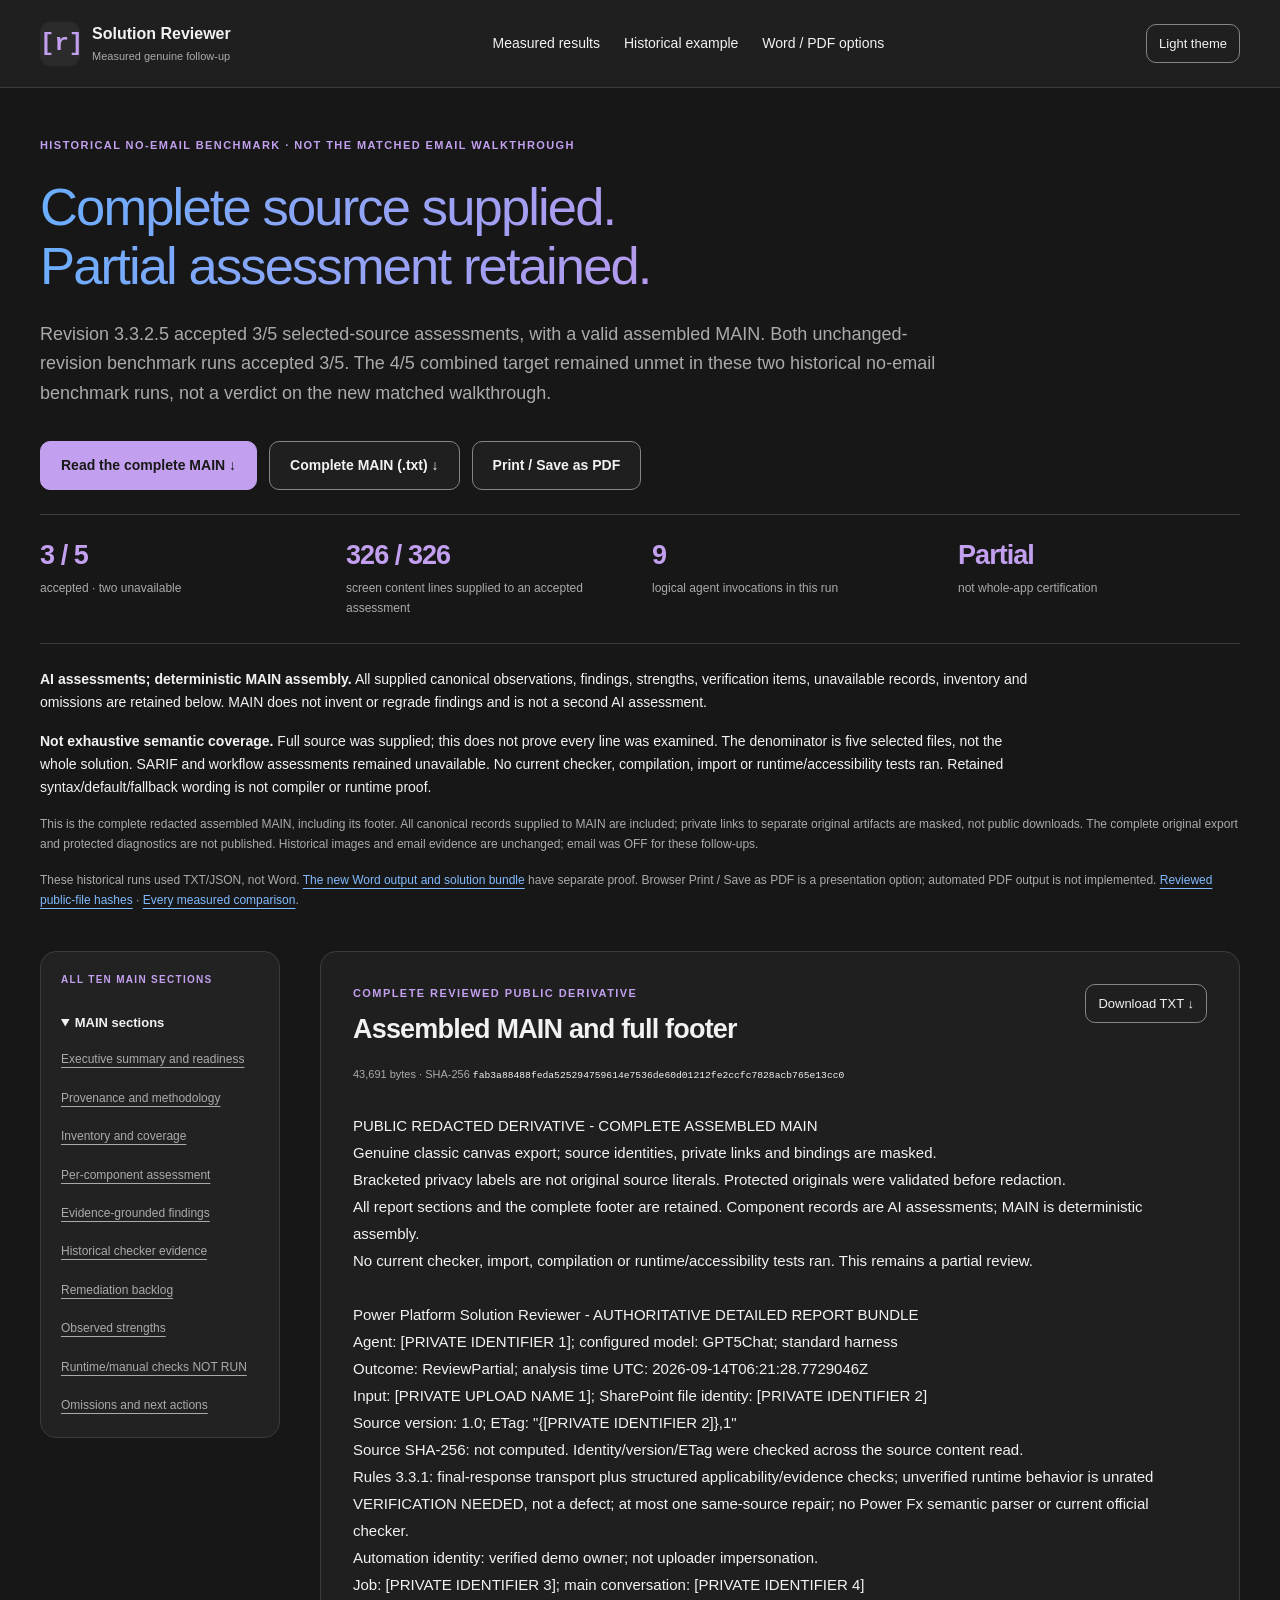
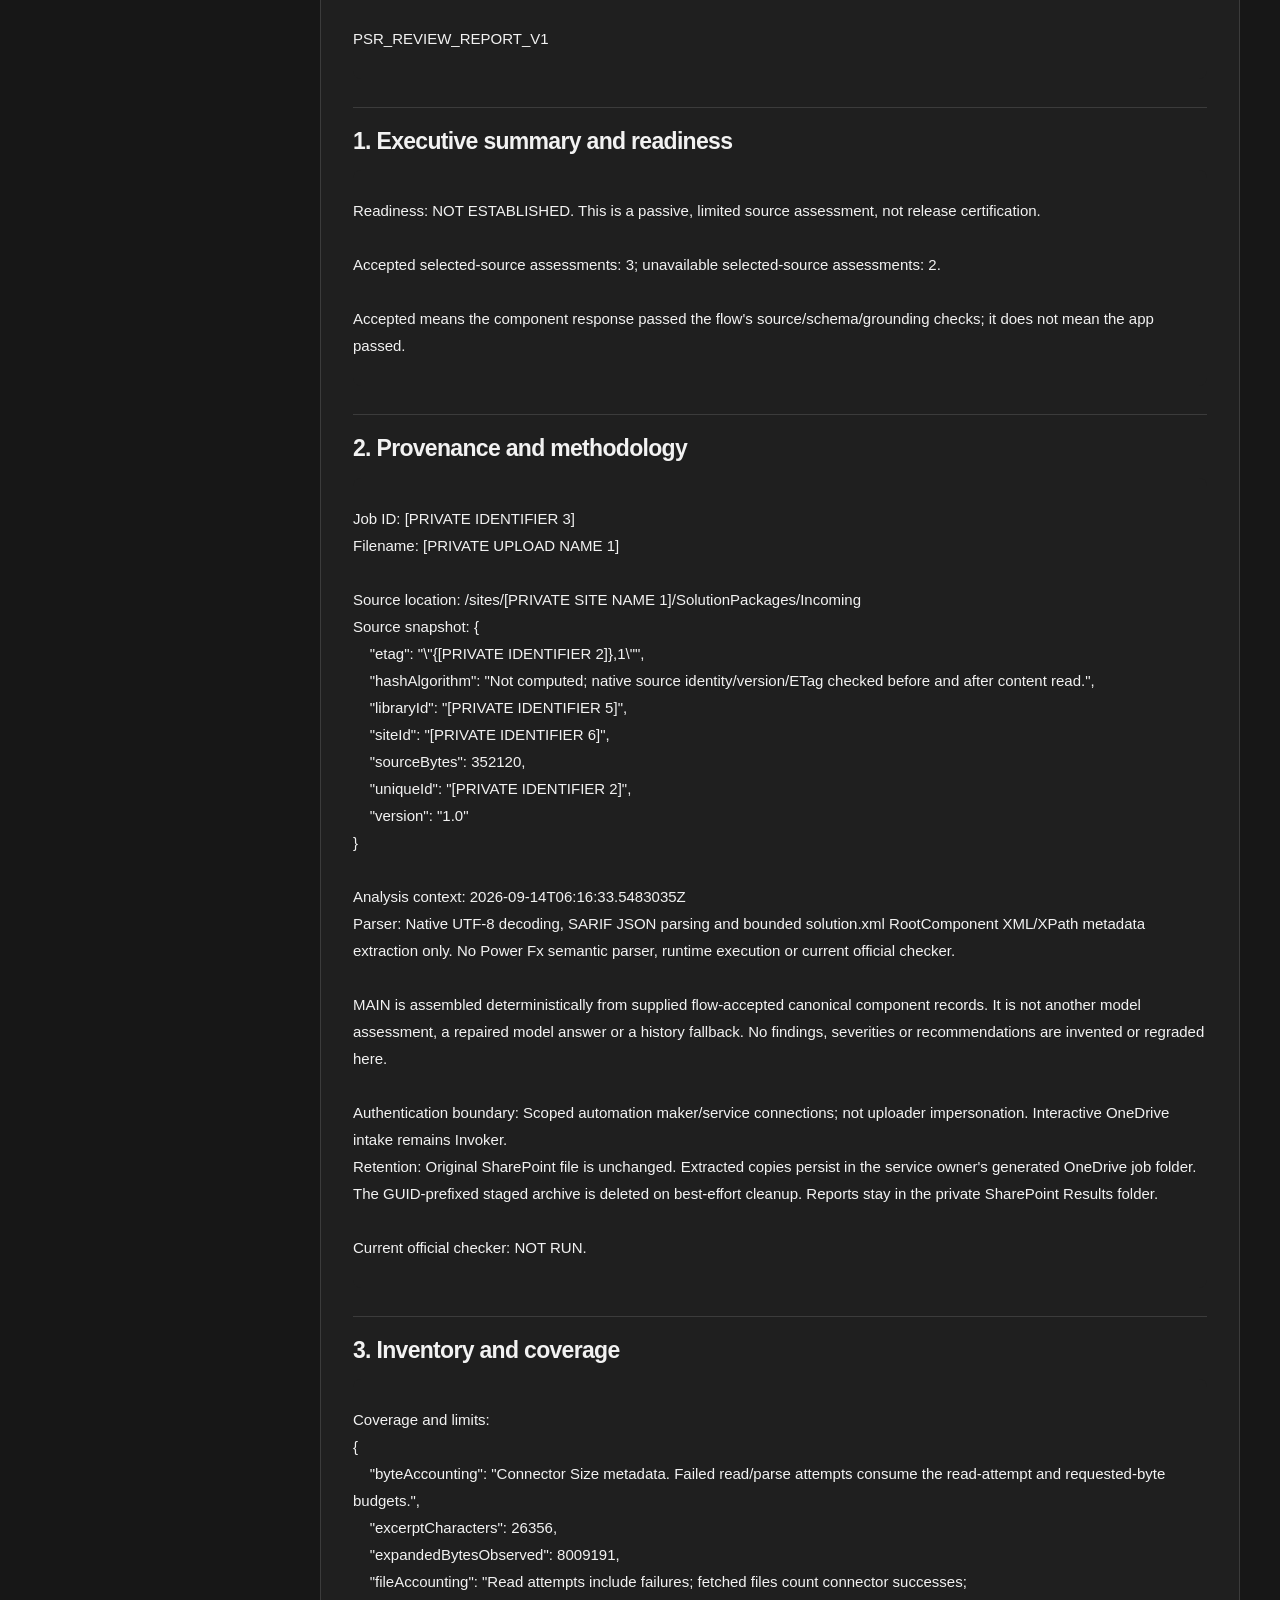
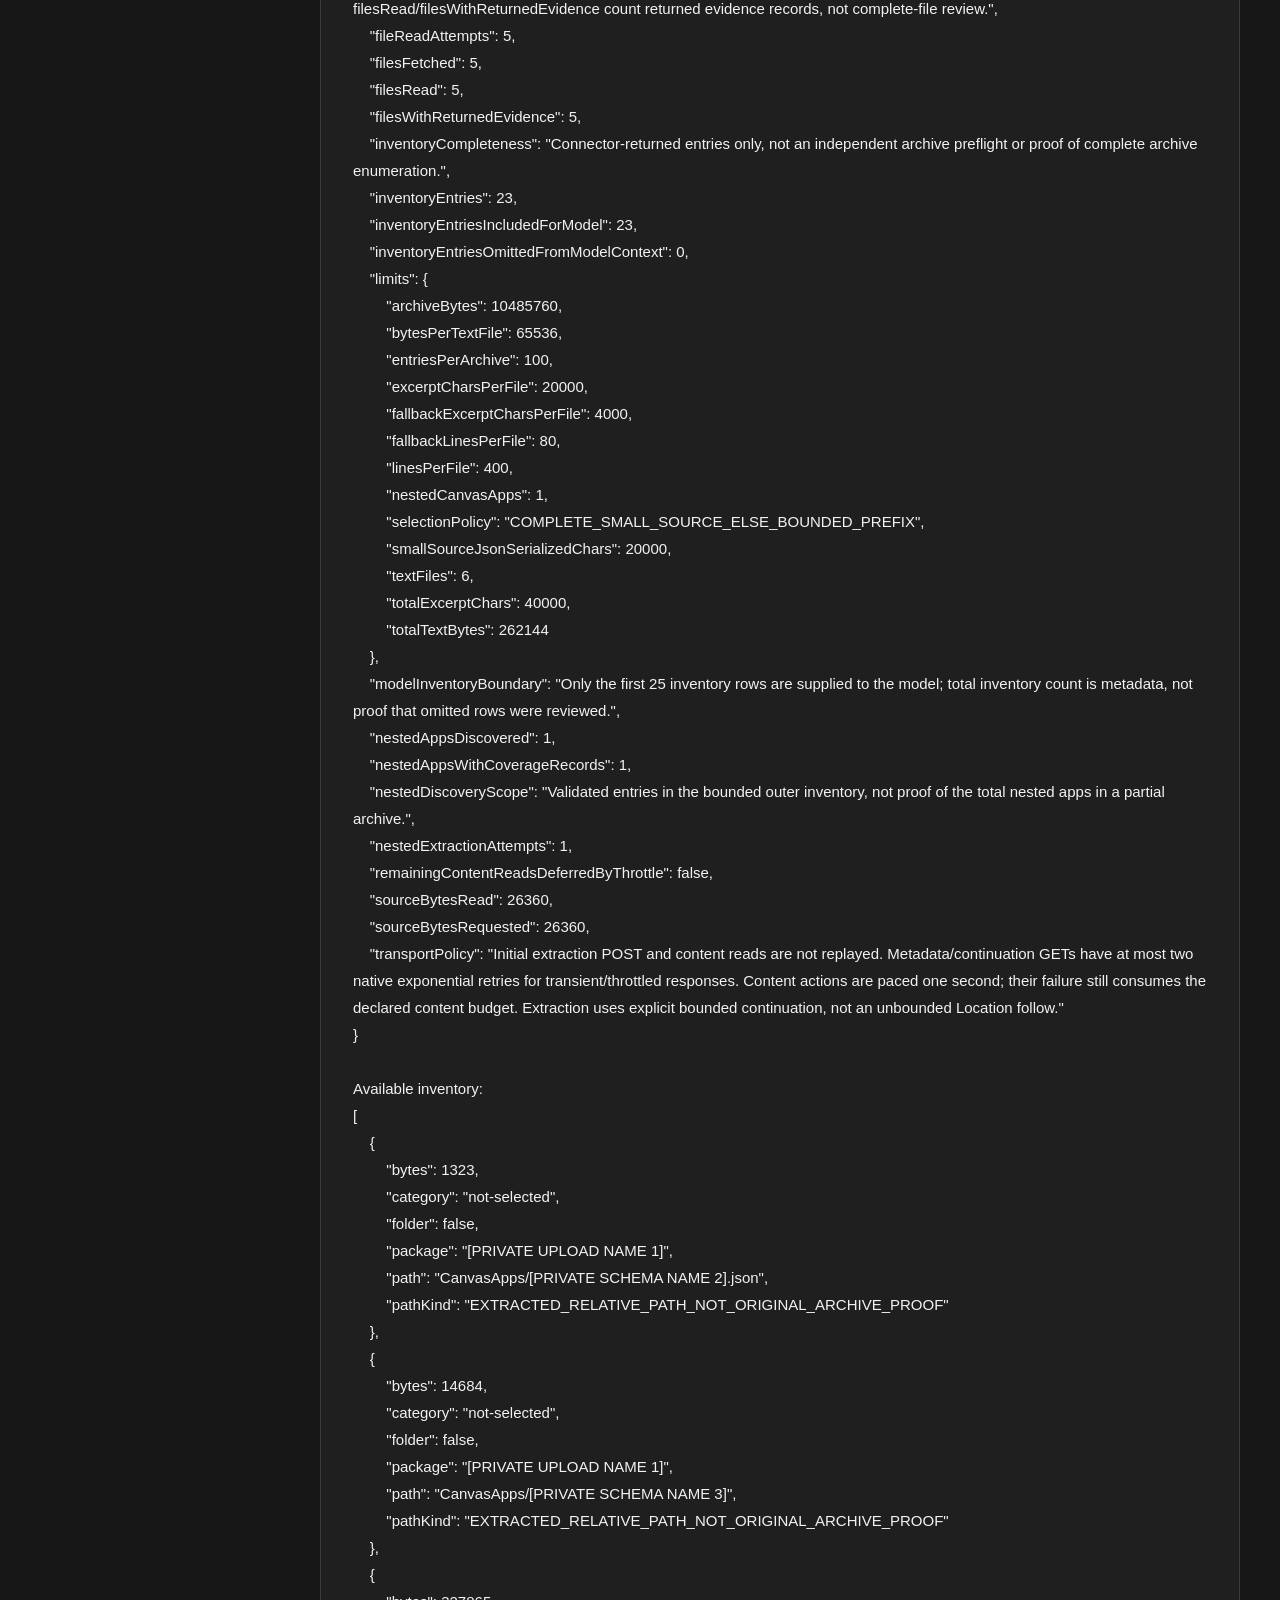
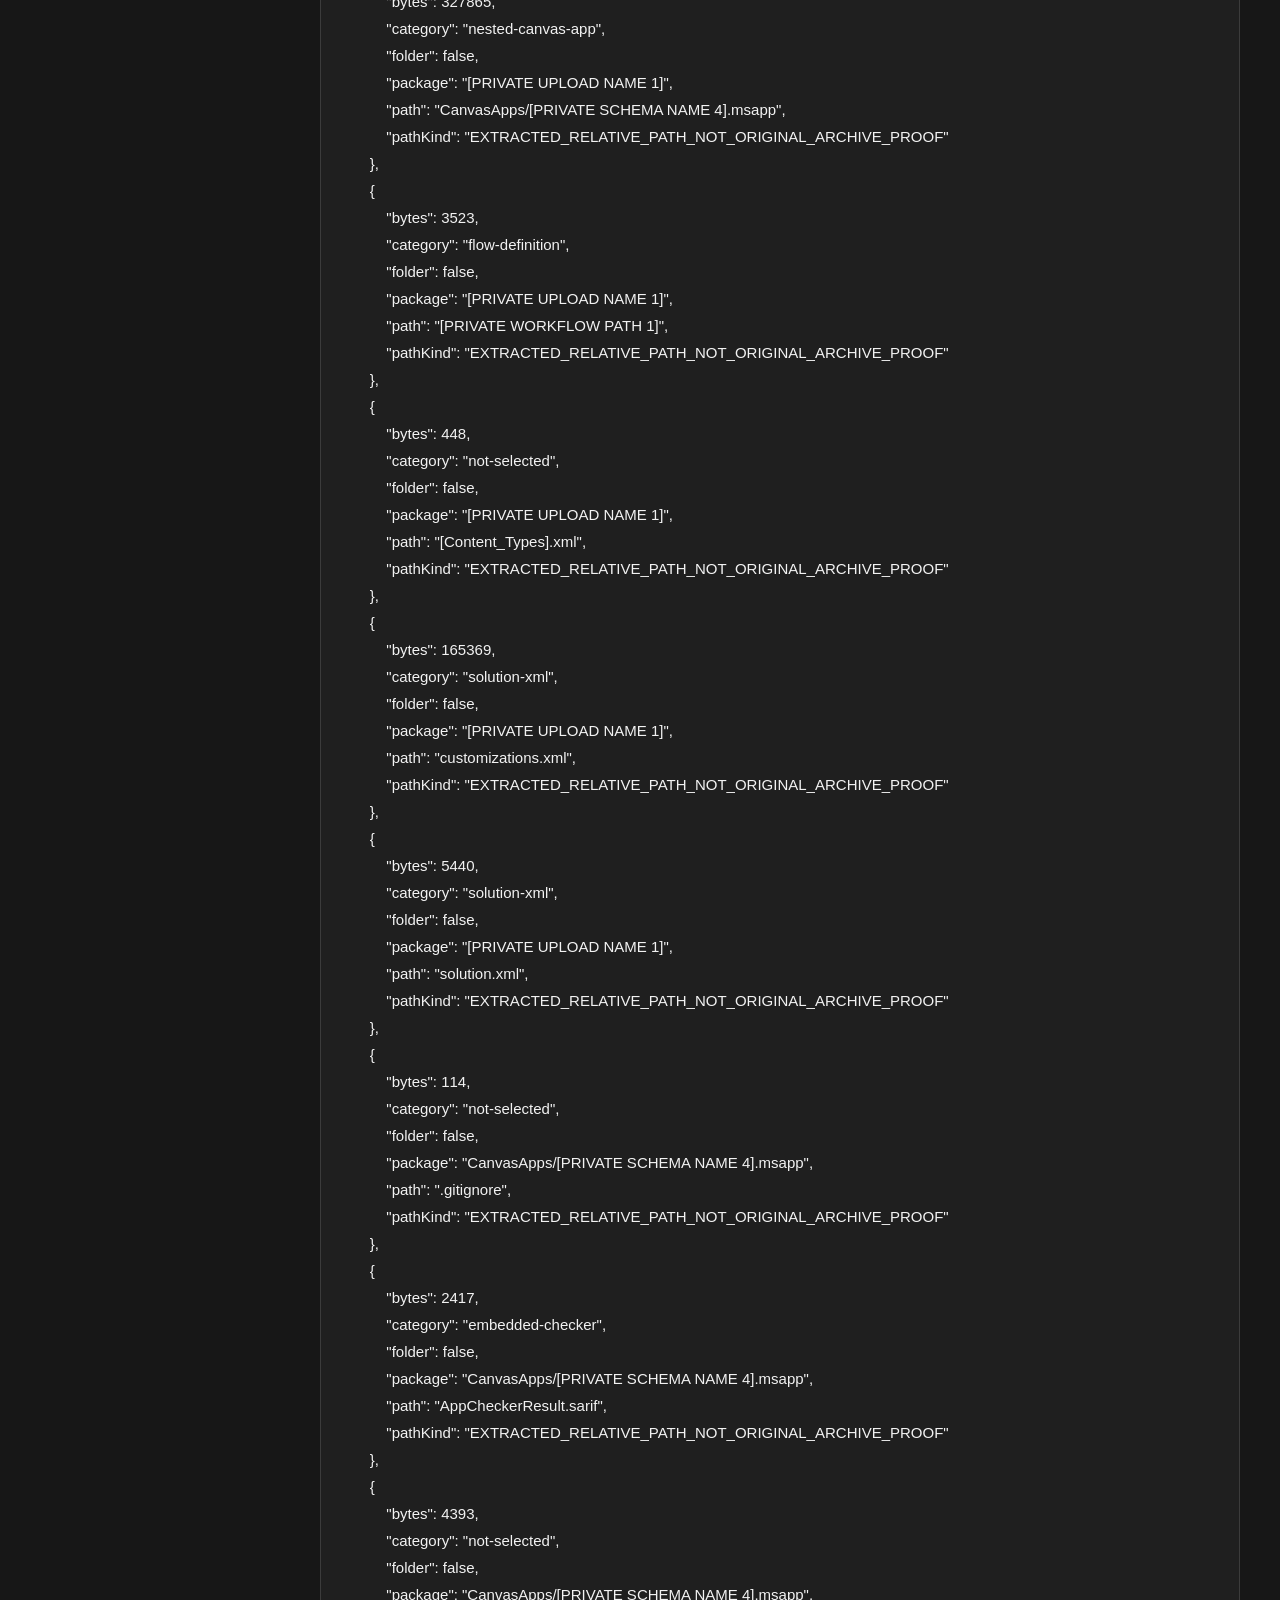
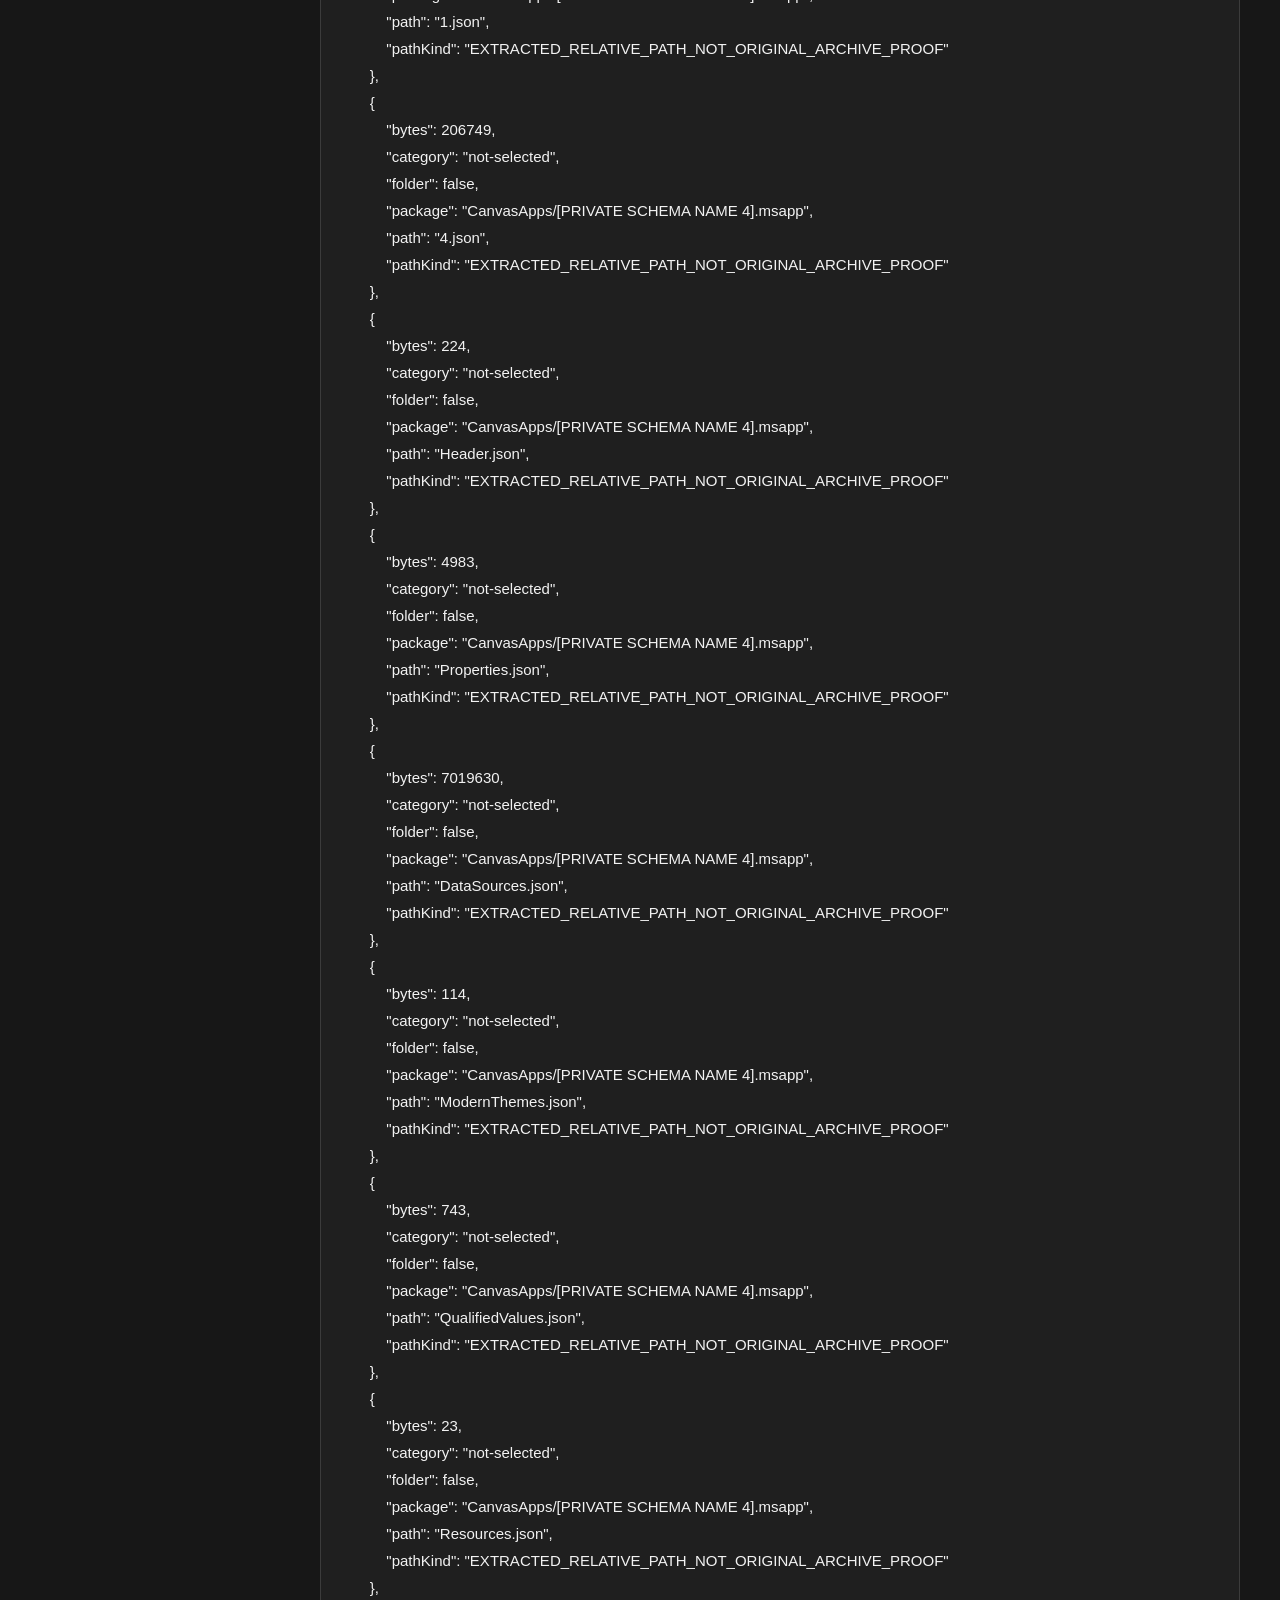
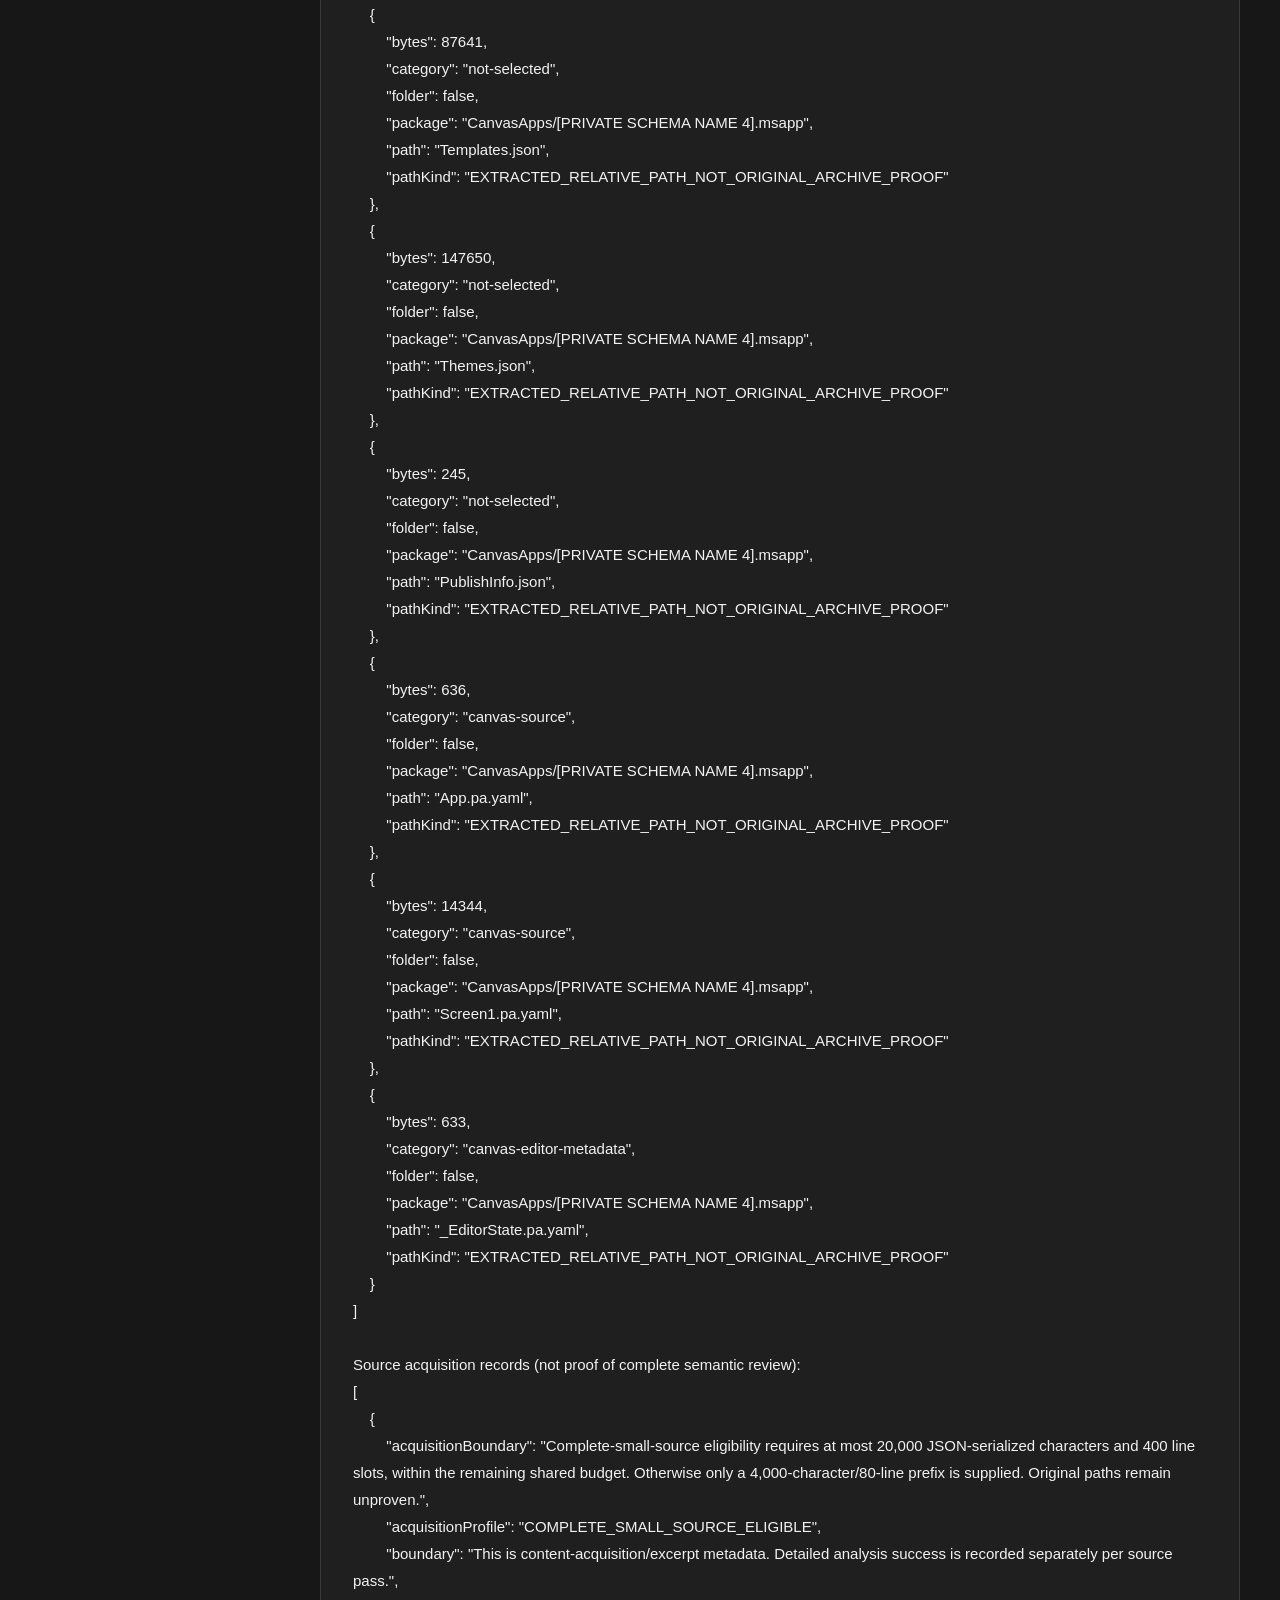
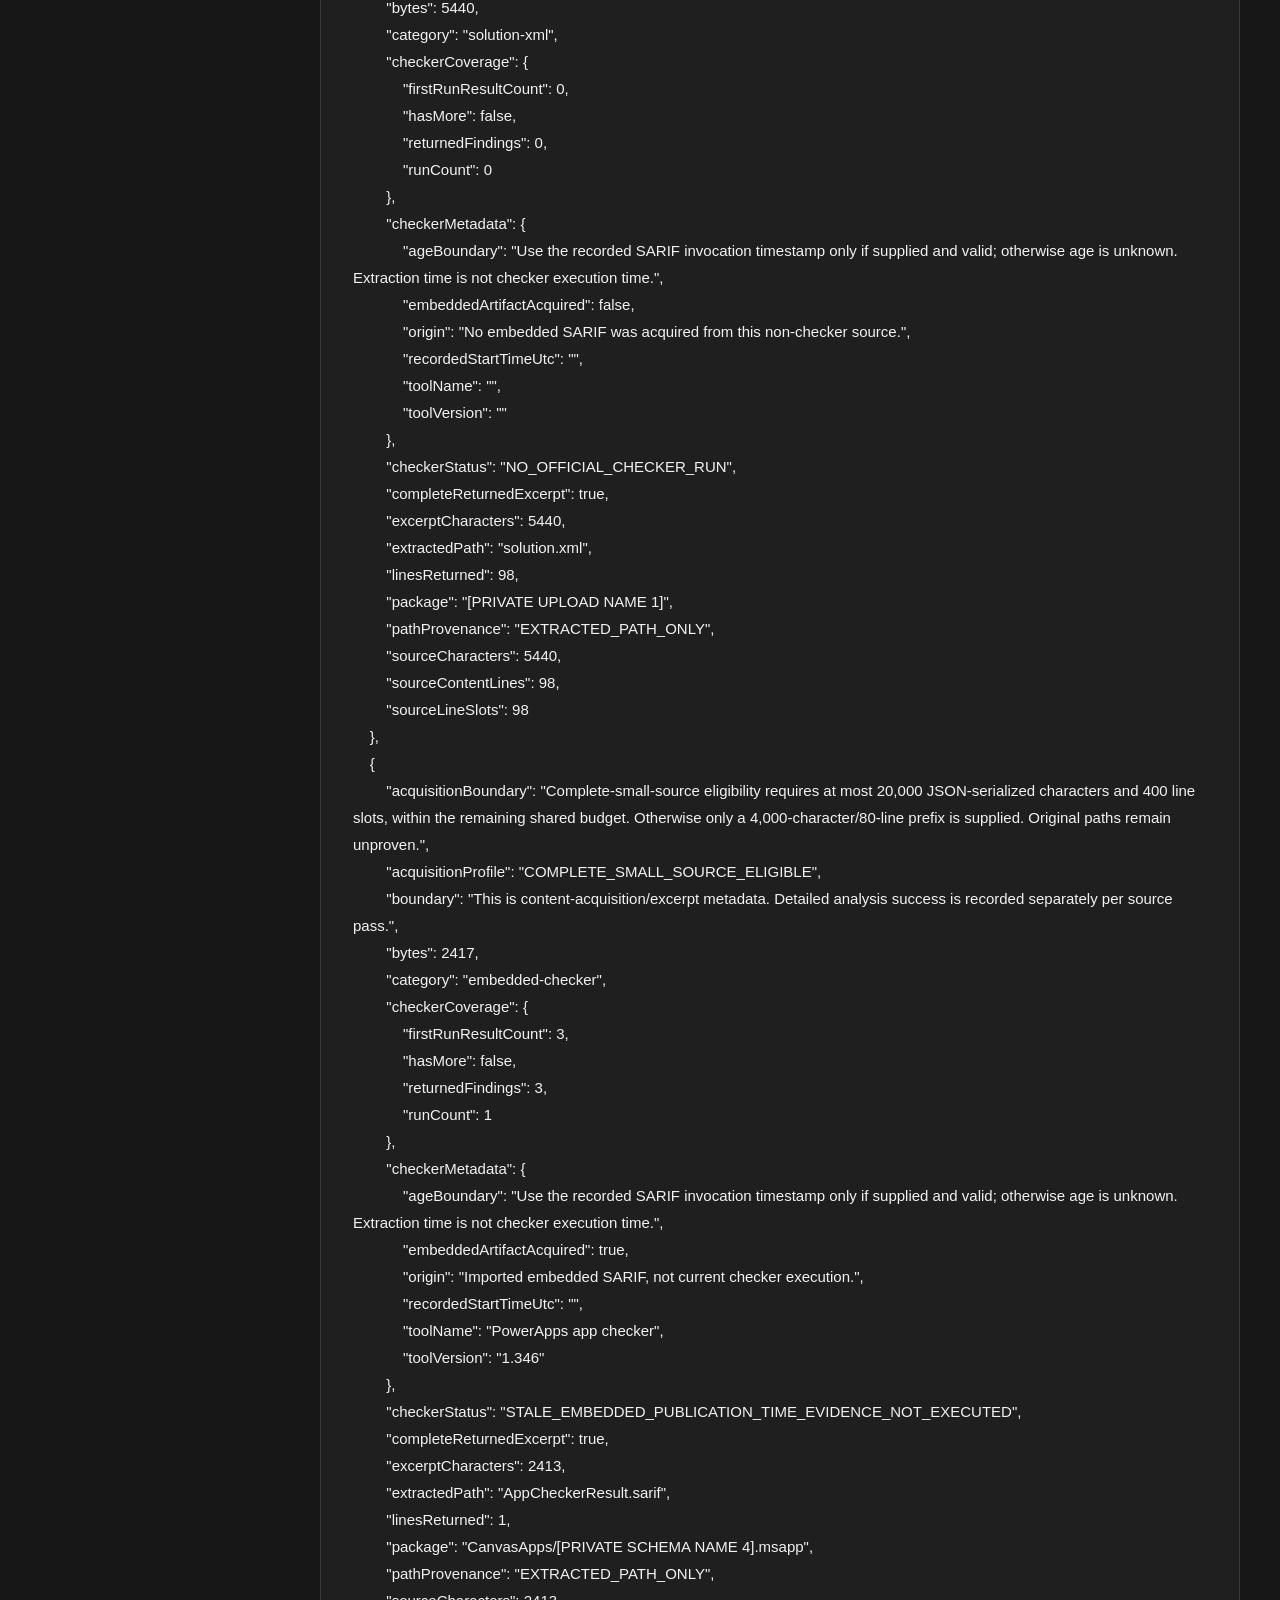
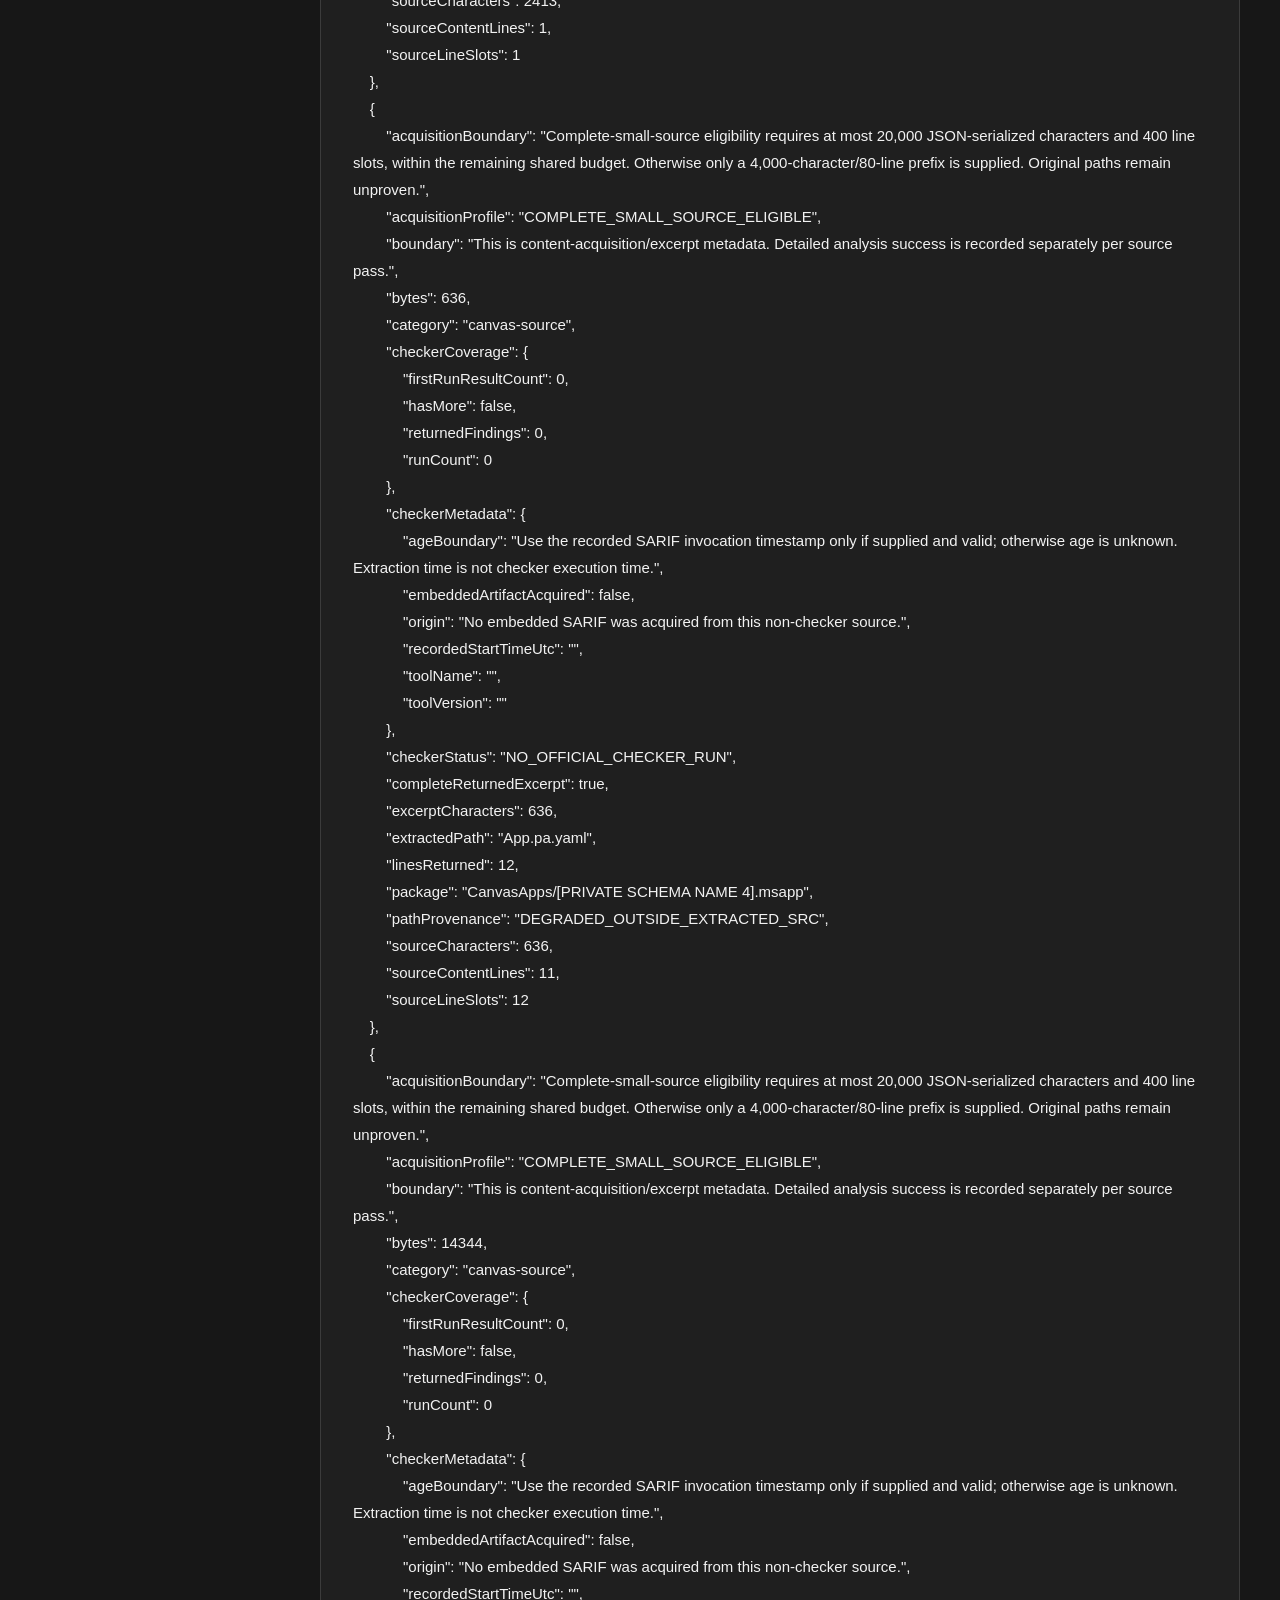
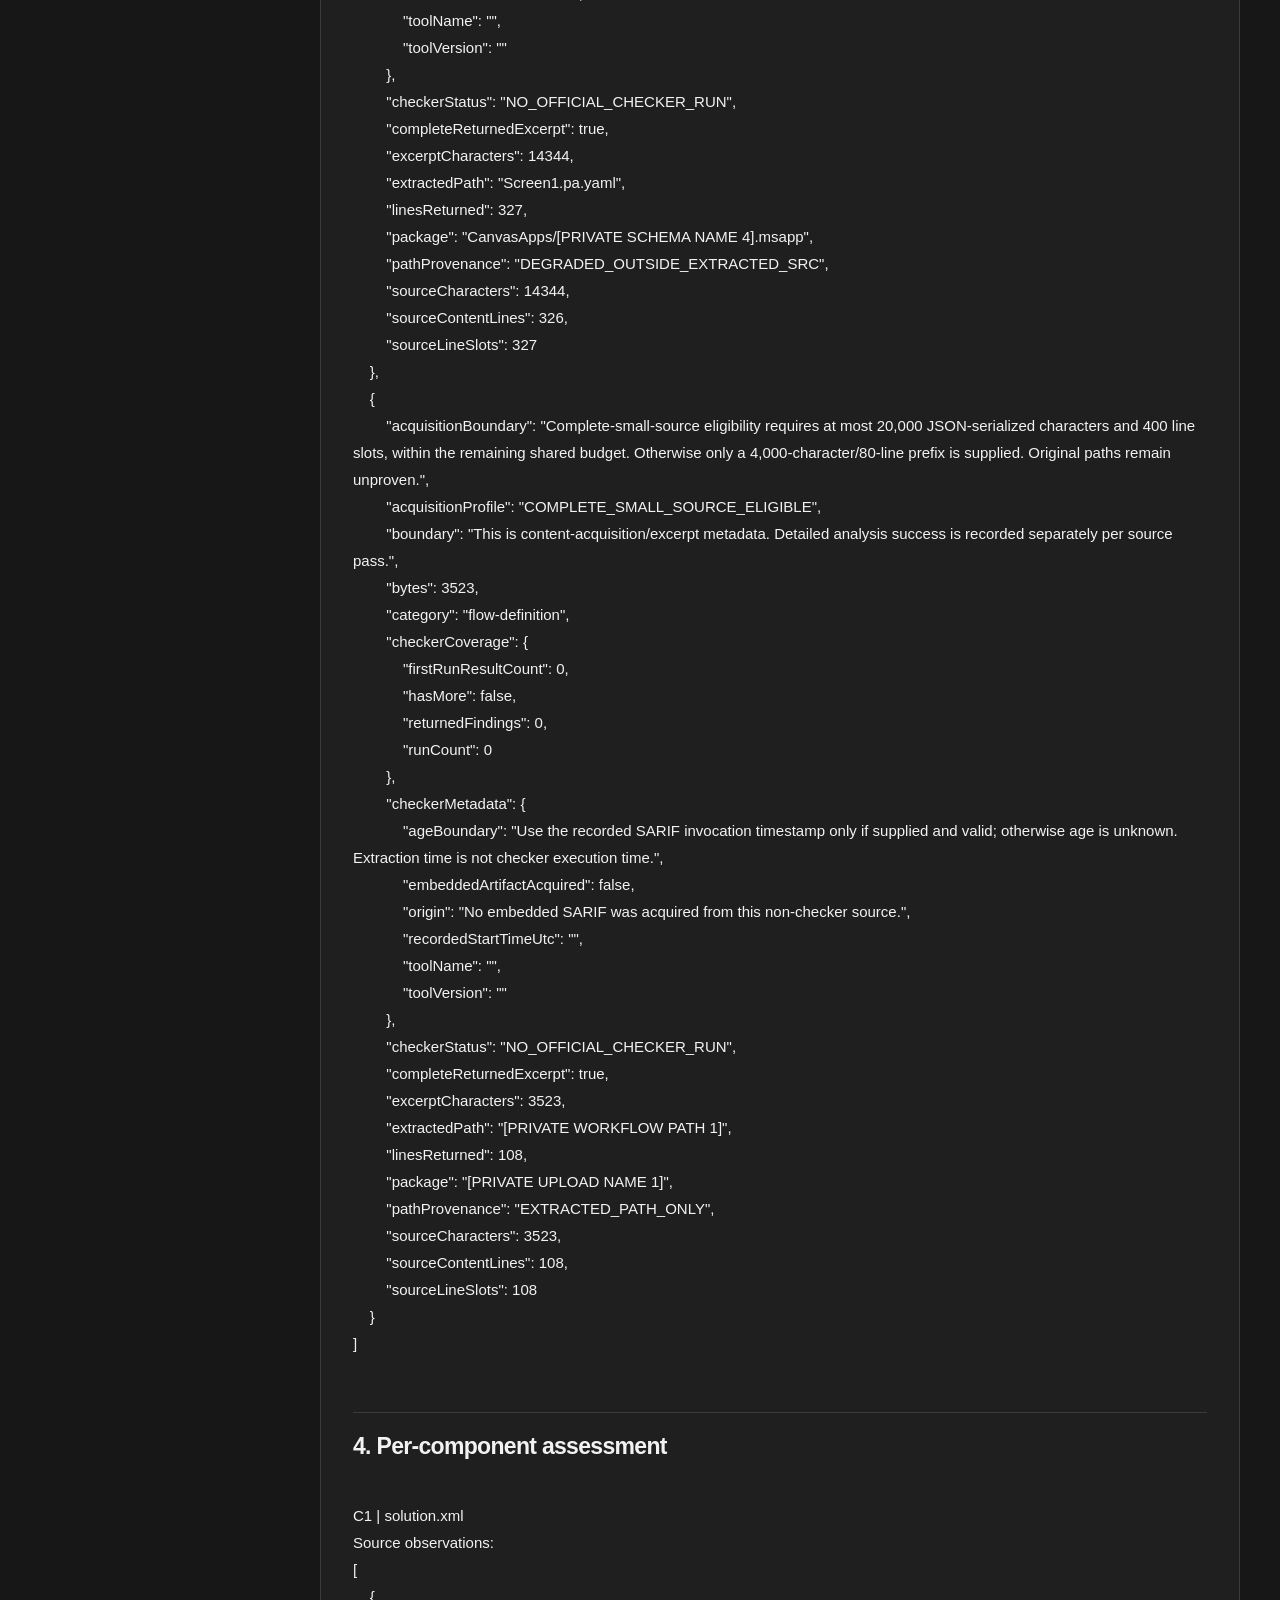
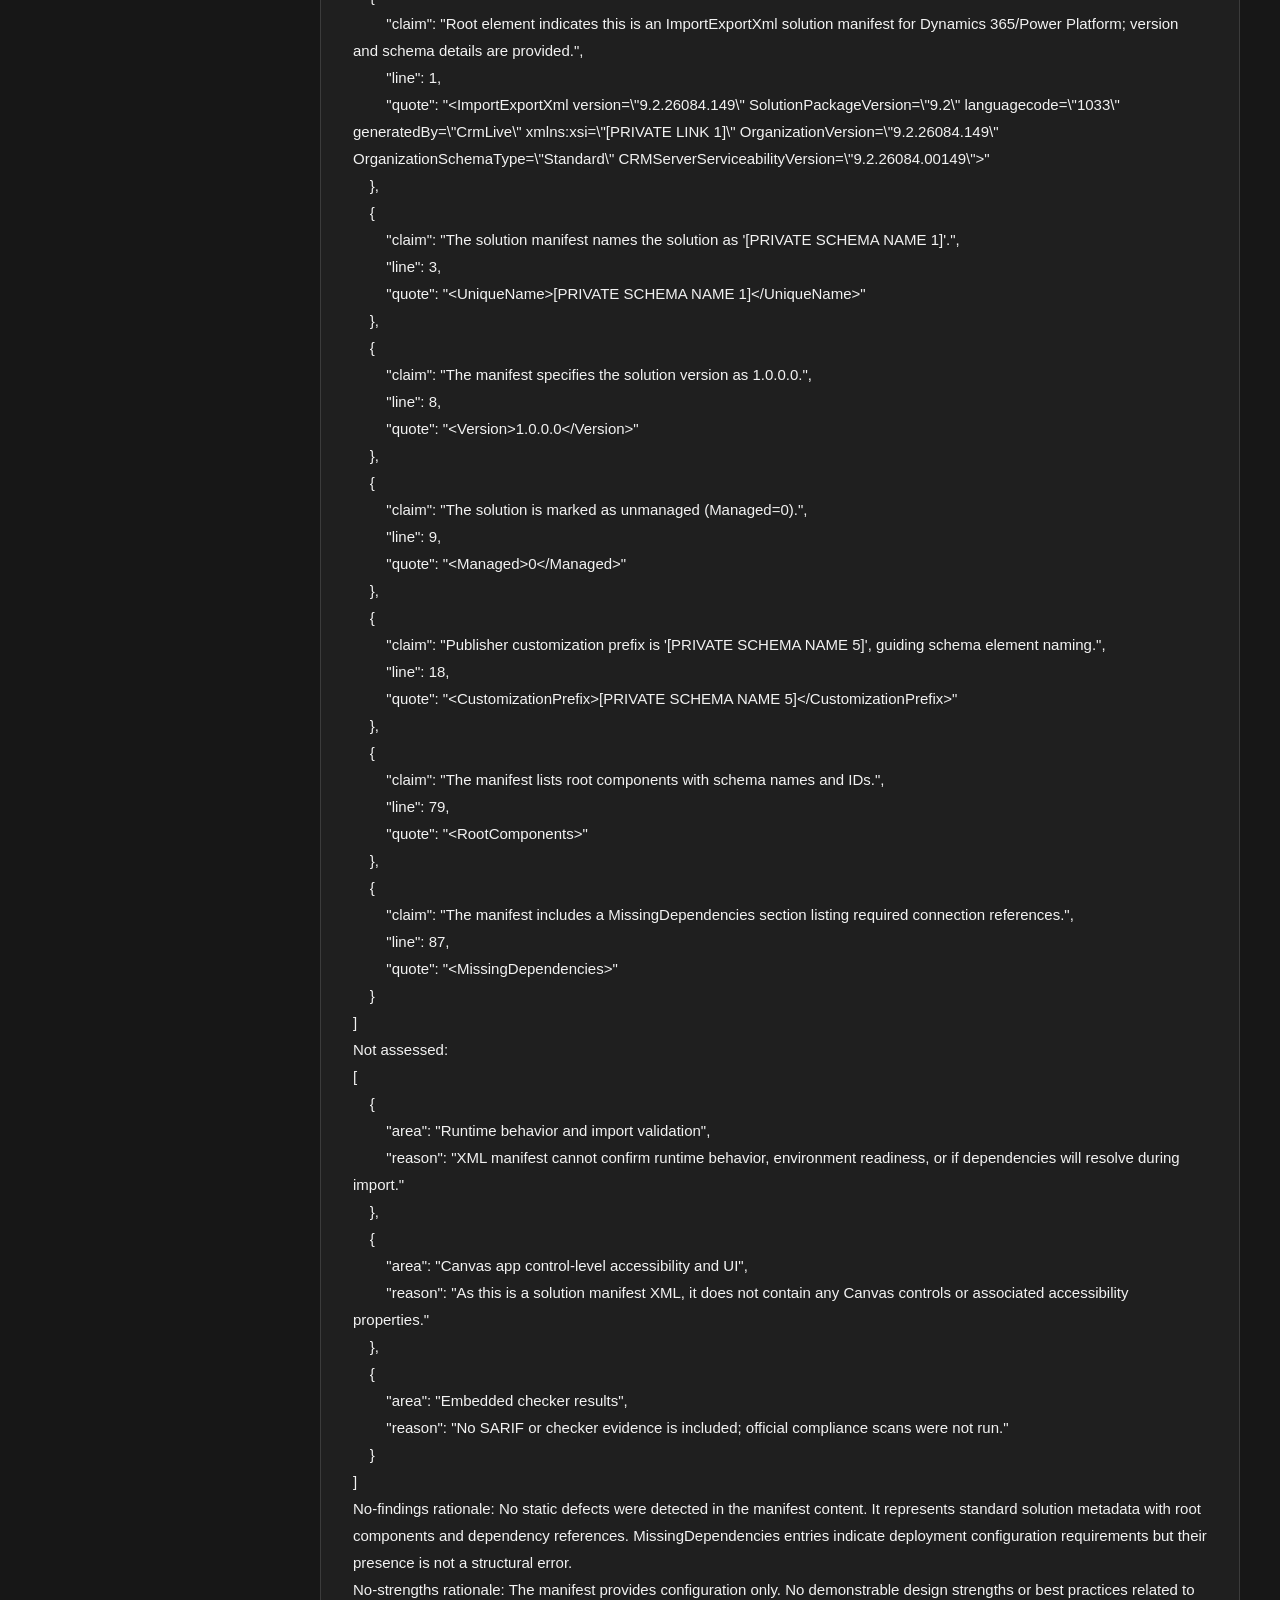
==== commit da9368d4: "Default public pages to dark mode Keep explicit light-mode choices and existing theme controls. Pres" ====
--- a/follow-up.html
+++ b/follow-up.html
@@ -1,9 +1,8 @@
-<!doctype html><html lang="en"><head><meta charset="utf-8"><meta name="viewport" content="width=device-width, initial-scale=1"><title>Measured follow-up · Complete canonical MAIN</title>
+<!doctype html><html lang="en" data-theme="dark"><head><meta charset="utf-8"><meta name="viewport" content="width=device-width, initial-scale=1"><title>Measured follow-up · Complete canonical MAIN</title>
 <script>
   (() => {
     const param = new URLSearchParams(window.location.search).get("scoutTheme");
-    const theme =
-      param || (window.matchMedia("(prefers-color-scheme: dark)").matches ? "dark" : "light");
+    const theme = param === "light" ? "light" : "dark";
     document.documentElement.setAttribute("data-theme", theme);
   })();
   </script><style>
@@ -129,14 +128,14 @@
 Filename: [PRIVATE UPLOAD NAME 1]
 
 Source location: /sites/[PRIVATE SITE NAME 1]/SolutionPackages/Incoming
-Source snapshot: {
-    "etag": "\"{[PRIVATE IDENTIFIER 2]},1\"",
-    "hashAlgorithm": "Not computed; native source identity/version/ETag checked before and after content read.",
-    "libraryId": "[PRIVATE IDENTIFIER 5]",
-    "siteId": "[PRIVATE IDENTIFIER 6]",
-    "sourceBytes": 352120,
-    "uniqueId": "[PRIVATE IDENTIFIER 2]",
-    "version": "1.0"
+Source snapshot: {
+    "etag": "\"{[PRIVATE IDENTIFIER 2]},1\"",
+    "hashAlgorithm": "Not computed; native source identity/version/ETag checked before and after content read.",
+    "libraryId": "[PRIVATE IDENTIFIER 5]",
+    "siteId": "[PRIVATE IDENTIFIER 6]",
+    "sourceBytes": 352120,
+    "uniqueId": "[PRIVATE IDENTIFIER 2]",
+    "version": "1.0"
 }
 
 Analysis context: 2026-09-14T06:16:33.5483035Z
@@ -152,579 +151,579 @@
 </pre><h3 id="main-section-3">3. Inventory and coverage
 </h3><pre><span aria-hidden="true"></span>
 Coverage and limits:
-{
-    "byteAccounting": "Connector Size metadata. Failed read/parse attempts consume the read-attempt and requested-byte budgets.",
-    "excerptCharacters": 26356,
-    "expandedBytesObserved": 8009191,
-    "fileAccounting": "Read attempts include failures; fetched files count connector successes; filesRead/filesWithReturnedEvidence count returned evidence records, not complete-file review.",
-    "fileReadAttempts": 5,
-    "filesFetched": 5,
-    "filesRead": 5,
-    "filesWithReturnedEvidence": 5,
-    "inventoryCompleteness": "Connector-returned entries only, not an independent archive preflight or proof of complete archive enumeration.",
-    "inventoryEntries": 23,
-    "inventoryEntriesIncludedForModel": 23,
-    "inventoryEntriesOmittedFromModelContext": 0,
-    "limits": {
-        "archiveBytes": 10485760,
-        "bytesPerTextFile": 65536,
-        "entriesPerArchive": 100,
-        "excerptCharsPerFile": 20000,
-        "fallbackExcerptCharsPerFile": 4000,
-        "fallbackLinesPerFile": 80,
-        "linesPerFile": 400,
-        "nestedCanvasApps": 1,
-        "selectionPolicy": "COMPLETE_SMALL_SOURCE_ELSE_BOUNDED_PREFIX",
-        "smallSourceJsonSerializedChars": 20000,
-        "textFiles": 6,
-        "totalExcerptChars": 40000,
-        "totalTextBytes": 262144
-    },
-    "modelInventoryBoundary": "Only the first 25 inventory rows are supplied to the model; total inventory count is metadata, not proof that omitted rows were reviewed.",
-    "nestedAppsDiscovered": 1,
-    "nestedAppsWithCoverageRecords": 1,
-    "nestedDiscoveryScope": "Validated entries in the bounded outer inventory, not proof of the total nested apps in a partial archive.",
-    "nestedExtractionAttempts": 1,
-    "remainingContentReadsDeferredByThrottle": false,
-    "sourceBytesRead": 26360,
-    "sourceBytesRequested": 26360,
-    "transportPolicy": "Initial extraction POST and content reads are not replayed. Metadata/continuation GETs have at most two native exponential retries for transient/throttled responses. Content actions are paced one second; their failure still consumes the declared content budget. Extraction uses explicit bounded continuation, not an unbounded Location follow."
+{
+    "byteAccounting": "Connector Size metadata. Failed read/parse attempts consume the read-attempt and requested-byte budgets.",
+    "excerptCharacters": 26356,
+    "expandedBytesObserved": 8009191,
+    "fileAccounting": "Read attempts include failures; fetched files count connector successes; filesRead/filesWithReturnedEvidence count returned evidence records, not complete-file review.",
+    "fileReadAttempts": 5,
+    "filesFetched": 5,
+    "filesRead": 5,
+    "filesWithReturnedEvidence": 5,
+    "inventoryCompleteness": "Connector-returned entries only, not an independent archive preflight or proof of complete archive enumeration.",
+    "inventoryEntries": 23,
+    "inventoryEntriesIncludedForModel": 23,
+    "inventoryEntriesOmittedFromModelContext": 0,
+    "limits": {
+        "archiveBytes": 10485760,
+        "bytesPerTextFile": 65536,
+        "entriesPerArchive": 100,
+        "excerptCharsPerFile": 20000,
+        "fallbackExcerptCharsPerFile": 4000,
+        "fallbackLinesPerFile": 80,
+        "linesPerFile": 400,
+        "nestedCanvasApps": 1,
+        "selectionPolicy": "COMPLETE_SMALL_SOURCE_ELSE_BOUNDED_PREFIX",
+        "smallSourceJsonSerializedChars": 20000,
+        "textFiles": 6,
+        "totalExcerptChars": 40000,
+        "totalTextBytes": 262144
+    },
+    "modelInventoryBoundary": "Only the first 25 inventory rows are supplied to the model; total inventory count is metadata, not proof that omitted rows were reviewed.",
+    "nestedAppsDiscovered": 1,
+    "nestedAppsWithCoverageRecords": 1,
+    "nestedDiscoveryScope": "Validated entries in the bounded outer inventory, not proof of the total nested apps in a partial archive.",
+    "nestedExtractionAttempts": 1,
+    "remainingContentReadsDeferredByThrottle": false,
+    "sourceBytesRead": 26360,
+    "sourceBytesRequested": 26360,
+    "transportPolicy": "Initial extraction POST and content reads are not replayed. Metadata/continuation GETs have at most two native exponential retries for transient/throttled responses. Content actions are paced one second; their failure still consumes the declared content budget. Extraction uses explicit bounded continuation, not an unbounded Location follow."
 }
 
 Available inventory:
-[
-    {
-        "bytes": 1323,
-        "category": "not-selected",
-        "folder": false,
-        "package": "[PRIVATE UPLOAD NAME 1]",
-        "path": "CanvasApps/[PRIVATE SCHEMA NAME 2].json",
-        "pathKind": "EXTRACTED_RELATIVE_PATH_NOT_ORIGINAL_ARCHIVE_PROOF"
-    },
-    {
-        "bytes": 14684,
-        "category": "not-selected",
-        "folder": false,
-        "package": "[PRIVATE UPLOAD NAME 1]",
-        "path": "CanvasApps/[PRIVATE SCHEMA NAME 3]",
-        "pathKind": "EXTRACTED_RELATIVE_PATH_NOT_ORIGINAL_ARCHIVE_PROOF"
-    },
-    {
-        "bytes": 327865,
-        "category": "nested-canvas-app",
-        "folder": false,
-        "package": "[PRIVATE UPLOAD NAME 1]",
-        "path": "CanvasApps/[PRIVATE SCHEMA NAME 4].msapp",
-        "pathKind": "EXTRACTED_RELATIVE_PATH_NOT_ORIGINAL_ARCHIVE_PROOF"
-    },
-    {
-        "bytes": 3523,
-        "category": "flow-definition",
-        "folder": false,
-        "package": "[PRIVATE UPLOAD NAME 1]",
-        "path": "[PRIVATE WORKFLOW PATH 1]",
-        "pathKind": "EXTRACTED_RELATIVE_PATH_NOT_ORIGINAL_ARCHIVE_PROOF"
-    },
-    {
-        "bytes": 448,
-        "category": "not-selected",
-        "folder": false,
-        "package": "[PRIVATE UPLOAD NAME 1]",
-        "path": "[Content_Types].xml",
-        "pathKind": "EXTRACTED_RELATIVE_PATH_NOT_ORIGINAL_ARCHIVE_PROOF"
-    },
-    {
-        "bytes": 165369,
-        "category": "solution-xml",
-        "folder": false,
-        "package": "[PRIVATE UPLOAD NAME 1]",
-        "path": "customizations.xml",
-        "pathKind": "EXTRACTED_RELATIVE_PATH_NOT_ORIGINAL_ARCHIVE_PROOF"
-    },
-    {
-        "bytes": 5440,
-        "category": "solution-xml",
-        "folder": false,
-        "package": "[PRIVATE UPLOAD NAME 1]",
-        "path": "solution.xml",
-        "pathKind": "EXTRACTED_RELATIVE_PATH_NOT_ORIGINAL_ARCHIVE_PROOF"
-    },
-    {
-        "bytes": 114,
-        "category": "not-selected",
-        "folder": false,
-        "package": "CanvasApps/[PRIVATE SCHEMA NAME 4].msapp",
-        "path": ".gitignore",
-        "pathKind": "EXTRACTED_RELATIVE_PATH_NOT_ORIGINAL_ARCHIVE_PROOF"
-    },
-    {
-        "bytes": 2417,
-        "category": "embedded-checker",
-        "folder": false,
-        "package": "CanvasApps/[PRIVATE SCHEMA NAME 4].msapp",
-        "path": "AppCheckerResult.sarif",
-        "pathKind": "EXTRACTED_RELATIVE_PATH_NOT_ORIGINAL_ARCHIVE_PROOF"
-    },
-    {
-        "bytes": 4393,
-        "category": "not-selected",
-        "folder": false,
-        "package": "CanvasApps/[PRIVATE SCHEMA NAME 4].msapp",
-        "path": "1.json",
-        "pathKind": "EXTRACTED_RELATIVE_PATH_NOT_ORIGINAL_ARCHIVE_PROOF"
-    },
-    {
-        "bytes": 206749,
-        "category": "not-selected",
-        "folder": false,
-        "package": "CanvasApps/[PRIVATE SCHEMA NAME 4].msapp",
-        "path": "4.json",
-        "pathKind": "EXTRACTED_RELATIVE_PATH_NOT_ORIGINAL_ARCHIVE_PROOF"
-    },
-    {
-        "bytes": 224,
-        "category": "not-selected",
-        "folder": false,
-        "package": "CanvasApps/[PRIVATE SCHEMA NAME 4].msapp",
-        "path": "Header.json",
-        "pathKind": "EXTRACTED_RELATIVE_PATH_NOT_ORIGINAL_ARCHIVE_PROOF"
-    },
-    {
-        "bytes": 4983,
-        "category": "not-selected",
-        "folder": false,
-        "package": "CanvasApps/[PRIVATE SCHEMA NAME 4].msapp",
-        "path": "Properties.json",
-        "pathKind": "EXTRACTED_RELATIVE_PATH_NOT_ORIGINAL_ARCHIVE_PROOF"
-    },
-    {
-        "bytes": 7019630,
-        "category": "not-selected",
-        "folder": false,
-        "package": "CanvasApps/[PRIVATE SCHEMA NAME 4].msapp",
-        "path": "DataSources.json",
-        "pathKind": "EXTRACTED_RELATIVE_PATH_NOT_ORIGINAL_ARCHIVE_PROOF"
-    },
-    {
-        "bytes": 114,
-        "category": "not-selected",
-        "folder": false,
-        "package": "CanvasApps/[PRIVATE SCHEMA NAME 4].msapp",
-        "path": "ModernThemes.json",
-        "pathKind": "EXTRACTED_RELATIVE_PATH_NOT_ORIGINAL_ARCHIVE_PROOF"
-    },
-    {
-        "bytes": 743,
-        "category": "not-selected",
-        "folder": false,
-        "package": "CanvasApps/[PRIVATE SCHEMA NAME 4].msapp",
-        "path": "QualifiedValues.json",
-        "pathKind": "EXTRACTED_RELATIVE_PATH_NOT_ORIGINAL_ARCHIVE_PROOF"
-    },
-    {
-        "bytes": 23,
-        "category": "not-selected",
-        "folder": false,
-        "package": "CanvasApps/[PRIVATE SCHEMA NAME 4].msapp",
-        "path": "Resources.json",
-        "pathKind": "EXTRACTED_RELATIVE_PATH_NOT_ORIGINAL_ARCHIVE_PROOF"
-    },
-    {
-        "bytes": 87641,
-        "category": "not-selected",
-        "folder": false,
-        "package": "CanvasApps/[PRIVATE SCHEMA NAME 4].msapp",
-        "path": "Templates.json",
-        "pathKind": "EXTRACTED_RELATIVE_PATH_NOT_ORIGINAL_ARCHIVE_PROOF"
-    },
-    {
-        "bytes": 147650,
-        "category": "not-selected",
-        "folder": false,
-        "package": "CanvasApps/[PRIVATE SCHEMA NAME 4].msapp",
-        "path": "Themes.json",
-        "pathKind": "EXTRACTED_RELATIVE_PATH_NOT_ORIGINAL_ARCHIVE_PROOF"
-    },
-    {
-        "bytes": 245,
-        "category": "not-selected",
-        "folder": false,
-        "package": "CanvasApps/[PRIVATE SCHEMA NAME 4].msapp",
-        "path": "PublishInfo.json",
-        "pathKind": "EXTRACTED_RELATIVE_PATH_NOT_ORIGINAL_ARCHIVE_PROOF"
-    },
-    {
-        "bytes": 636,
-        "category": "canvas-source",
-        "folder": false,
-        "package": "CanvasApps/[PRIVATE SCHEMA NAME 4].msapp",
-        "path": "App.pa.yaml",
-        "pathKind": "EXTRACTED_RELATIVE_PATH_NOT_ORIGINAL_ARCHIVE_PROOF"
-    },
-    {
-        "bytes": 14344,
-        "category": "canvas-source",
-        "folder": false,
-        "package": "CanvasApps/[PRIVATE SCHEMA NAME 4].msapp",
-        "path": "Screen1.pa.yaml",
-        "pathKind": "EXTRACTED_RELATIVE_PATH_NOT_ORIGINAL_ARCHIVE_PROOF"
-    },
-    {
-        "bytes": 633,
-        "category": "canvas-editor-metadata",
-        "folder": false,
-        "package": "CanvasApps/[PRIVATE SCHEMA NAME 4].msapp",
-        "path": "_EditorState.pa.yaml",
-        "pathKind": "EXTRACTED_RELATIVE_PATH_NOT_ORIGINAL_ARCHIVE_PROOF"
-    }
+[
+    {
+        "bytes": 1323,
+        "category": "not-selected",
+        "folder": false,
+        "package": "[PRIVATE UPLOAD NAME 1]",
+        "path": "CanvasApps/[PRIVATE SCHEMA NAME 2].json",
+        "pathKind": "EXTRACTED_RELATIVE_PATH_NOT_ORIGINAL_ARCHIVE_PROOF"
+    },
+    {
+        "bytes": 14684,
+        "category": "not-selected",
+        "folder": false,
+        "package": "[PRIVATE UPLOAD NAME 1]",
+        "path": "CanvasApps/[PRIVATE SCHEMA NAME 3]",
+        "pathKind": "EXTRACTED_RELATIVE_PATH_NOT_ORIGINAL_ARCHIVE_PROOF"
+    },
+    {
+        "bytes": 327865,
+        "category": "nested-canvas-app",
+        "folder": false,
+        "package": "[PRIVATE UPLOAD NAME 1]",
+        "path": "CanvasApps/[PRIVATE SCHEMA NAME 4].msapp",
+        "pathKind": "EXTRACTED_RELATIVE_PATH_NOT_ORIGINAL_ARCHIVE_PROOF"
+    },
+    {
+        "bytes": 3523,
+        "category": "flow-definition",
+        "folder": false,
+        "package": "[PRIVATE UPLOAD NAME 1]",
+        "path": "[PRIVATE WORKFLOW PATH 1]",
+        "pathKind": "EXTRACTED_RELATIVE_PATH_NOT_ORIGINAL_ARCHIVE_PROOF"
+    },
+    {
+        "bytes": 448,
+        "category": "not-selected",
+        "folder": false,
+        "package": "[PRIVATE UPLOAD NAME 1]",
+        "path": "[Content_Types].xml",
+        "pathKind": "EXTRACTED_RELATIVE_PATH_NOT_ORIGINAL_ARCHIVE_PROOF"
+    },
+    {
+        "bytes": 165369,
+        "category": "solution-xml",
+        "folder": false,
+        "package": "[PRIVATE UPLOAD NAME 1]",
+        "path": "customizations.xml",
+        "pathKind": "EXTRACTED_RELATIVE_PATH_NOT_ORIGINAL_ARCHIVE_PROOF"
+    },
+    {
+        "bytes": 5440,
+        "category": "solution-xml",
+        "folder": false,
+        "package": "[PRIVATE UPLOAD NAME 1]",
+        "path": "solution.xml",
+        "pathKind": "EXTRACTED_RELATIVE_PATH_NOT_ORIGINAL_ARCHIVE_PROOF"
+    },
+    {
+        "bytes": 114,
+        "category": "not-selected",
+        "folder": false,
+        "package": "CanvasApps/[PRIVATE SCHEMA NAME 4].msapp",
+        "path": ".gitignore",
+        "pathKind": "EXTRACTED_RELATIVE_PATH_NOT_ORIGINAL_ARCHIVE_PROOF"
+    },
+    {
+        "bytes": 2417,
+        "category": "embedded-checker",
+        "folder": false,
+        "package": "CanvasApps/[PRIVATE SCHEMA NAME 4].msapp",
+        "path": "AppCheckerResult.sarif",
+        "pathKind": "EXTRACTED_RELATIVE_PATH_NOT_ORIGINAL_ARCHIVE_PROOF"
+    },
+    {
+        "bytes": 4393,
+        "category": "not-selected",
+        "folder": false,
+        "package": "CanvasApps/[PRIVATE SCHEMA NAME 4].msapp",
+        "path": "1.json",
+        "pathKind": "EXTRACTED_RELATIVE_PATH_NOT_ORIGINAL_ARCHIVE_PROOF"
+    },
+    {
+        "bytes": 206749,
+        "category": "not-selected",
+        "folder": false,
+        "package": "CanvasApps/[PRIVATE SCHEMA NAME 4].msapp",
+        "path": "4.json",
+        "pathKind": "EXTRACTED_RELATIVE_PATH_NOT_ORIGINAL_ARCHIVE_PROOF"
+    },
+    {
+        "bytes": 224,
+        "category": "not-selected",
+        "folder": false,
+        "package": "CanvasApps/[PRIVATE SCHEMA NAME 4].msapp",
+        "path": "Header.json",
+        "pathKind": "EXTRACTED_RELATIVE_PATH_NOT_ORIGINAL_ARCHIVE_PROOF"
+    },
+    {
+        "bytes": 4983,
+        "category": "not-selected",
+        "folder": false,
+        "package": "CanvasApps/[PRIVATE SCHEMA NAME 4].msapp",
+        "path": "Properties.json",
+        "pathKind": "EXTRACTED_RELATIVE_PATH_NOT_ORIGINAL_ARCHIVE_PROOF"
+    },
+    {
+        "bytes": 7019630,
+        "category": "not-selected",
+        "folder": false,
+        "package": "CanvasApps/[PRIVATE SCHEMA NAME 4].msapp",
+        "path": "DataSources.json",
+        "pathKind": "EXTRACTED_RELATIVE_PATH_NOT_ORIGINAL_ARCHIVE_PROOF"
+    },
+    {
+        "bytes": 114,
+        "category": "not-selected",
+        "folder": false,
+        "package": "CanvasApps/[PRIVATE SCHEMA NAME 4].msapp",
+        "path": "ModernThemes.json",
+        "pathKind": "EXTRACTED_RELATIVE_PATH_NOT_ORIGINAL_ARCHIVE_PROOF"
+    },
+    {
+        "bytes": 743,
+        "category": "not-selected",
+        "folder": false,
+        "package": "CanvasApps/[PRIVATE SCHEMA NAME 4].msapp",
+        "path": "QualifiedValues.json",
+        "pathKind": "EXTRACTED_RELATIVE_PATH_NOT_ORIGINAL_ARCHIVE_PROOF"
+    },
+    {
+        "bytes": 23,
+        "category": "not-selected",
+        "folder": false,
+        "package": "CanvasApps/[PRIVATE SCHEMA NAME 4].msapp",
+        "path": "Resources.json",
+        "pathKind": "EXTRACTED_RELATIVE_PATH_NOT_ORIGINAL_ARCHIVE_PROOF"
+    },
+    {
+        "bytes": 87641,
+        "category": "not-selected",
+        "folder": false,
+        "package": "CanvasApps/[PRIVATE SCHEMA NAME 4].msapp",
+        "path": "Templates.json",
+        "pathKind": "EXTRACTED_RELATIVE_PATH_NOT_ORIGINAL_ARCHIVE_PROOF"
+    },
+    {
+        "bytes": 147650,
+        "category": "not-selected",
+        "folder": false,
+        "package": "CanvasApps/[PRIVATE SCHEMA NAME 4].msapp",
+        "path": "Themes.json",
+        "pathKind": "EXTRACTED_RELATIVE_PATH_NOT_ORIGINAL_ARCHIVE_PROOF"
+    },
+    {
+        "bytes": 245,
+        "category": "not-selected",
+        "folder": false,
+        "package": "CanvasApps/[PRIVATE SCHEMA NAME 4].msapp",
+        "path": "PublishInfo.json",
+        "pathKind": "EXTRACTED_RELATIVE_PATH_NOT_ORIGINAL_ARCHIVE_PROOF"
+    },
+    {
+        "bytes": 636,
+        "category": "canvas-source",
+        "folder": false,
+        "package": "CanvasApps/[PRIVATE SCHEMA NAME 4].msapp",
+        "path": "App.pa.yaml",
+        "pathKind": "EXTRACTED_RELATIVE_PATH_NOT_ORIGINAL_ARCHIVE_PROOF"
+    },
+    {
+        "bytes": 14344,
+        "category": "canvas-source",
+        "folder": false,
+        "package": "CanvasApps/[PRIVATE SCHEMA NAME 4].msapp",
+        "path": "Screen1.pa.yaml",
+        "pathKind": "EXTRACTED_RELATIVE_PATH_NOT_ORIGINAL_ARCHIVE_PROOF"
+    },
+    {
+        "bytes": 633,
+        "category": "canvas-editor-metadata",
+        "folder": false,
+        "package": "CanvasApps/[PRIVATE SCHEMA NAME 4].msapp",
+        "path": "_EditorState.pa.yaml",
+        "pathKind": "EXTRACTED_RELATIVE_PATH_NOT_ORIGINAL_ARCHIVE_PROOF"
+    }
 ]
 
 Source acquisition records (not proof of complete semantic review):
-[
-    {
-        "acquisitionBoundary": "Complete-small-source eligibility requires at most 20,000 JSON-serialized characters and 400 line slots, within the remaining shared budget. Otherwise only a 4,000-character/80-line prefix is supplied. Original paths remain unproven.",
-        "acquisitionProfile": "COMPLETE_SMALL_SOURCE_ELIGIBLE",
-        "boundary": "This is content-acquisition/excerpt metadata. Detailed analysis success is recorded separately per source pass.",
-        "bytes": 5440,
-        "category": "solution-xml",
-        "checkerCoverage": {
-            "firstRunResultCount": 0,
-            "hasMore": false,
-            "returnedFindings": 0,
-            "runCount": 0
-        },
-        "checkerMetadata": {
-            "ageBoundary": "Use the recorded SARIF invocation timestamp only if supplied and valid; otherwise age is unknown. Extraction time is not checker execution time.",
-            "embeddedArtifactAcquired": false,
-            "origin": "No embedded SARIF was acquired from this non-checker source.",
-            "recordedStartTimeUtc": "",
-            "toolName": "",
-            "toolVersion": ""
-        },
-        "checkerStatus": "NO_OFFICIAL_CHECKER_RUN",
-        "completeReturnedExcerpt": true,
-        "excerptCharacters": 5440,
-        "extractedPath": "solution.xml",
-        "linesReturned": 98,
-        "package": "[PRIVATE UPLOAD NAME 1]",
-        "pathProvenance": "EXTRACTED_PATH_ONLY",
-        "sourceCharacters": 5440,
-        "sourceContentLines": 98,
-        "sourceLineSlots": 98
-    },
-    {
-        "acquisitionBoundary": "Complete-small-source eligibility requires at most 20,000 JSON-serialized characters and 400 line slots, within the remaining shared budget. Otherwise only a 4,000-character/80-line prefix is supplied. Original paths remain unproven.",
-        "acquisitionProfile": "COMPLETE_SMALL_SOURCE_ELIGIBLE",
-        "boundary": "This is content-acquisition/excerpt metadata. Detailed analysis success is recorded separately per source pass.",
-        "bytes": 2417,
-        "category": "embedded-checker",
-        "checkerCoverage": {
-            "firstRunResultCount": 3,
-            "hasMore": false,
-            "returnedFindings": 3,
-            "runCount": 1
-        },
-        "checkerMetadata": {
-            "ageBoundary": "Use the recorded SARIF invocation timestamp only if supplied and valid; otherwise age is unknown. Extraction time is not checker execution time.",
-            "embeddedArtifactAcquired": true,
-            "origin": "Imported embedded SARIF, not current checker execution.",
-            "recordedStartTimeUtc": "",
-            "toolName": "PowerApps app checker",
-            "toolVersion": "1.346"
-        },
-        "checkerStatus": "STALE_EMBEDDED_PUBLICATION_TIME_EVIDENCE_NOT_EXECUTED",
-        "completeReturnedExcerpt": true,
-        "excerptCharacters": 2413,
-        "extractedPath": "AppCheckerResult.sarif",
-        "linesReturned": 1,
-        "package": "CanvasApps/[PRIVATE SCHEMA NAME 4].msapp",
-        "pathProvenance": "EXTRACTED_PATH_ONLY",
-        "sourceCharacters": 2413,
-        "sourceContentLines": 1,
-        "sourceLineSlots": 1
-    },
-    {
-        "acquisitionBoundary": "Complete-small-source eligibility requires at most 20,000 JSON-serialized characters and 400 line slots, within the remaining shared budget. Otherwise only a 4,000-character/80-line prefix is supplied. Original paths remain unproven.",
-        "acquisitionProfile": "COMPLETE_SMALL_SOURCE_ELIGIBLE",
-        "boundary": "This is content-acquisition/excerpt metadata. Detailed analysis success is recorded separately per source pass.",
-        "bytes": 636,
-        "category": "canvas-source",
-        "checkerCoverage": {
-            "firstRunResultCount": 0,
-            "hasMore": false,
-            "returnedFindings": 0,
-            "runCount": 0
-        },
-        "checkerMetadata": {
-            "ageBoundary": "Use the recorded SARIF invocation timestamp only if supplied and valid; otherwise age is unknown. Extraction time is not checker execution time.",
-            "embeddedArtifactAcquired": false,
-            "origin": "No embedded SARIF was acquired from this non-checker source.",
-            "recordedStartTimeUtc": "",
-            "toolName": "",
-            "toolVersion": ""
-        },
-        "checkerStatus": "NO_OFFICIAL_CHECKER_RUN",
-        "completeReturnedExcerpt": true,
-        "excerptCharacters": 636,
-        "extractedPath": "App.pa.yaml",
-        "linesReturned": 12,
-        "package": "CanvasApps/[PRIVATE SCHEMA NAME 4].msapp",
-        "pathProvenance": "DEGRADED_OUTSIDE_EXTRACTED_SRC",
-        "sourceCharacters": 636,
-        "sourceContentLines": 11,
-        "sourceLineSlots": 12
-    },
-    {
-        "acquisitionBoundary": "Complete-small-source eligibility requires at most 20,000 JSON-serialized characters and 400 line slots, within the remaining shared budget. Otherwise only a 4,000-character/80-line prefix is supplied. Original paths remain unproven.",
-        "acquisitionProfile": "COMPLETE_SMALL_SOURCE_ELIGIBLE",
-        "boundary": "This is content-acquisition/excerpt metadata. Detailed analysis success is recorded separately per source pass.",
-        "bytes": 14344,
-        "category": "canvas-source",
-        "checkerCoverage": {
-            "firstRunResultCount": 0,
-            "hasMore": false,
-            "returnedFindings": 0,
-            "runCount": 0
-        },
-        "checkerMetadata": {
-            "ageBoundary": "Use the recorded SARIF invocation timestamp only if supplied and valid; otherwise age is unknown. Extraction time is not checker execution time.",
-            "embeddedArtifactAcquired": false,
-            "origin": "No embedded SARIF was acquired from this non-checker source.",
-            "recordedStartTimeUtc": "",
-            "toolName": "",
-            "toolVersion": ""
-        },
-        "checkerStatus": "NO_OFFICIAL_CHECKER_RUN",
-        "completeReturnedExcerpt": true,
-        "excerptCharacters": 14344,
-        "extractedPath": "Screen1.pa.yaml",
-        "linesReturned": 327,
-        "package": "CanvasApps/[PRIVATE SCHEMA NAME 4].msapp",
-        "pathProvenance": "DEGRADED_OUTSIDE_EXTRACTED_SRC",
-        "sourceCharacters": 14344,
-        "sourceContentLines": 326,
-        "sourceLineSlots": 327
-    },
-    {
-        "acquisitionBoundary": "Complete-small-source eligibility requires at most 20,000 JSON-serialized characters and 400 line slots, within the remaining shared budget. Otherwise only a 4,000-character/80-line prefix is supplied. Original paths remain unproven.",
-        "acquisitionProfile": "COMPLETE_SMALL_SOURCE_ELIGIBLE",
-        "boundary": "This is content-acquisition/excerpt metadata. Detailed analysis success is recorded separately per source pass.",
-        "bytes": 3523,
-        "category": "flow-definition",
-        "checkerCoverage": {
-            "firstRunResultCount": 0,
-            "hasMore": false,
-            "returnedFindings": 0,
-            "runCount": 0
-        },
-        "checkerMetadata": {
-            "ageBoundary": "Use the recorded SARIF invocation timestamp only if supplied and valid; otherwise age is unknown. Extraction time is not checker execution time.",
-            "embeddedArtifactAcquired": false,
-            "origin": "No embedded SARIF was acquired from this non-checker source.",
-            "recordedStartTimeUtc": "",
-            "toolName": "",
-            "toolVersion": ""
-        },
-        "checkerStatus": "NO_OFFICIAL_CHECKER_RUN",
-        "completeReturnedExcerpt": true,
-        "excerptCharacters": 3523,
-        "extractedPath": "[PRIVATE WORKFLOW PATH 1]",
-        "linesReturned": 108,
-        "package": "[PRIVATE UPLOAD NAME 1]",
-        "pathProvenance": "EXTRACTED_PATH_ONLY",
-        "sourceCharacters": 3523,
-        "sourceContentLines": 108,
-        "sourceLineSlots": 108
-    }
+[
+    {
+        "acquisitionBoundary": "Complete-small-source eligibility requires at most 20,000 JSON-serialized characters and 400 line slots, within the remaining shared budget. Otherwise only a 4,000-character/80-line prefix is supplied. Original paths remain unproven.",
+        "acquisitionProfile": "COMPLETE_SMALL_SOURCE_ELIGIBLE",
+        "boundary": "This is content-acquisition/excerpt metadata. Detailed analysis success is recorded separately per source pass.",
+        "bytes": 5440,
+        "category": "solution-xml",
+        "checkerCoverage": {
+            "firstRunResultCount": 0,
+            "hasMore": false,
+            "returnedFindings": 0,
+            "runCount": 0
+        },
+        "checkerMetadata": {
+            "ageBoundary": "Use the recorded SARIF invocation timestamp only if supplied and valid; otherwise age is unknown. Extraction time is not checker execution time.",
+            "embeddedArtifactAcquired": false,
+            "origin": "No embedded SARIF was acquired from this non-checker source.",
+            "recordedStartTimeUtc": "",
+            "toolName": "",
+            "toolVersion": ""
+        },
+        "checkerStatus": "NO_OFFICIAL_CHECKER_RUN",
+        "completeReturnedExcerpt": true,
+        "excerptCharacters": 5440,
+        "extractedPath": "solution.xml",
+        "linesReturned": 98,
+        "package": "[PRIVATE UPLOAD NAME 1]",
+        "pathProvenance": "EXTRACTED_PATH_ONLY",
+        "sourceCharacters": 5440,
+        "sourceContentLines": 98,
+        "sourceLineSlots": 98
+    },
+    {
+        "acquisitionBoundary": "Complete-small-source eligibility requires at most 20,000 JSON-serialized characters and 400 line slots, within the remaining shared budget. Otherwise only a 4,000-character/80-line prefix is supplied. Original paths remain unproven.",
+        "acquisitionProfile": "COMPLETE_SMALL_SOURCE_ELIGIBLE",
+        "boundary": "This is content-acquisition/excerpt metadata. Detailed analysis success is recorded separately per source pass.",
+        "bytes": 2417,
+        "category": "embedded-checker",
+        "checkerCoverage": {
+            "firstRunResultCount": 3,
+            "hasMore": false,
+            "returnedFindings": 3,
+            "runCount": 1
+        },
+        "checkerMetadata": {
+            "ageBoundary": "Use the recorded SARIF invocation timestamp only if supplied and valid; otherwise age is unknown. Extraction time is not checker execution time.",
+            "embeddedArtifactAcquired": true,
+            "origin": "Imported embedded SARIF, not current checker execution.",
+            "recordedStartTimeUtc": "",
+            "toolName": "PowerApps app checker",
+            "toolVersion": "1.346"
+        },
+        "checkerStatus": "STALE_EMBEDDED_PUBLICATION_TIME_EVIDENCE_NOT_EXECUTED",
+        "completeReturnedExcerpt": true,
+        "excerptCharacters": 2413,
+        "extractedPath": "AppCheckerResult.sarif",
+        "linesReturned": 1,
+        "package": "CanvasApps/[PRIVATE SCHEMA NAME 4].msapp",
+        "pathProvenance": "EXTRACTED_PATH_ONLY",
+        "sourceCharacters": 2413,
+        "sourceContentLines": 1,
+        "sourceLineSlots": 1
+    },
+    {
+        "acquisitionBoundary": "Complete-small-source eligibility requires at most 20,000 JSON-serialized characters and 400 line slots, within the remaining shared budget. Otherwise only a 4,000-character/80-line prefix is supplied. Original paths remain unproven.",
+        "acquisitionProfile": "COMPLETE_SMALL_SOURCE_ELIGIBLE",
+        "boundary": "This is content-acquisition/excerpt metadata. Detailed analysis success is recorded separately per source pass.",
+        "bytes": 636,
+        "category": "canvas-source",
+        "checkerCoverage": {
+            "firstRunResultCount": 0,
+            "hasMore": false,
+            "returnedFindings": 0,
+            "runCount": 0
+        },
+        "checkerMetadata": {
+            "ageBoundary": "Use the recorded SARIF invocation timestamp only if supplied and valid; otherwise age is unknown. Extraction time is not checker execution time.",
+            "embeddedArtifactAcquired": false,
+            "origin": "No embedded SARIF was acquired from this non-checker source.",
+            "recordedStartTimeUtc": "",
+            "toolName": "",
+            "toolVersion": ""
+        },
+        "checkerStatus": "NO_OFFICIAL_CHECKER_RUN",
+        "completeReturnedExcerpt": true,
+        "excerptCharacters": 636,
+        "extractedPath": "App.pa.yaml",
+        "linesReturned": 12,
+        "package": "CanvasApps/[PRIVATE SCHEMA NAME 4].msapp",
+        "pathProvenance": "DEGRADED_OUTSIDE_EXTRACTED_SRC",
+        "sourceCharacters": 636,
+        "sourceContentLines": 11,
+        "sourceLineSlots": 12
+    },
+    {
+        "acquisitionBoundary": "Complete-small-source eligibility requires at most 20,000 JSON-serialized characters and 400 line slots, within the remaining shared budget. Otherwise only a 4,000-character/80-line prefix is supplied. Original paths remain unproven.",
+        "acquisitionProfile": "COMPLETE_SMALL_SOURCE_ELIGIBLE",
+        "boundary": "This is content-acquisition/excerpt metadata. Detailed analysis success is recorded separately per source pass.",
+        "bytes": 14344,
+        "category": "canvas-source",
+        "checkerCoverage": {
+            "firstRunResultCount": 0,
+            "hasMore": false,
+            "returnedFindings": 0,
+            "runCount": 0
+        },
+        "checkerMetadata": {
+            "ageBoundary": "Use the recorded SARIF invocation timestamp only if supplied and valid; otherwise age is unknown. Extraction time is not checker execution time.",
+            "embeddedArtifactAcquired": false,
+            "origin": "No embedded SARIF was acquired from this non-checker source.",
+            "recordedStartTimeUtc": "",
+            "toolName": "",
+            "toolVersion": ""
+        },
+        "checkerStatus": "NO_OFFICIAL_CHECKER_RUN",
+        "completeReturnedExcerpt": true,
+        "excerptCharacters": 14344,
+        "extractedPath": "Screen1.pa.yaml",
+        "linesReturned": 327,
+        "package": "CanvasApps/[PRIVATE SCHEMA NAME 4].msapp",
+        "pathProvenance": "DEGRADED_OUTSIDE_EXTRACTED_SRC",
+        "sourceCharacters": 14344,
+        "sourceContentLines": 326,
+        "sourceLineSlots": 327
+    },
+    {
+        "acquisitionBoundary": "Complete-small-source eligibility requires at most 20,000 JSON-serialized characters and 400 line slots, within the remaining shared budget. Otherwise only a 4,000-character/80-line prefix is supplied. Original paths remain unproven.",
+        "acquisitionProfile": "COMPLETE_SMALL_SOURCE_ELIGIBLE",
+        "boundary": "This is content-acquisition/excerpt metadata. Detailed analysis success is recorded separately per source pass.",
+        "bytes": 3523,
+        "category": "flow-definition",
+        "checkerCoverage": {
+            "firstRunResultCount": 0,
+            "hasMore": false,
+            "returnedFindings": 0,
+            "runCount": 0
+        },
+        "checkerMetadata": {
+            "ageBoundary": "Use the recorded SARIF invocation timestamp only if supplied and valid; otherwise age is unknown. Extraction time is not checker execution time.",
+            "embeddedArtifactAcquired": false,
+            "origin": "No embedded SARIF was acquired from this non-checker source.",
+            "recordedStartTimeUtc": "",
+            "toolName": "",
+            "toolVersion": ""
+        },
+        "checkerStatus": "NO_OFFICIAL_CHECKER_RUN",
+        "completeReturnedExcerpt": true,
+        "excerptCharacters": 3523,
+        "extractedPath": "[PRIVATE WORKFLOW PATH 1]",
+        "linesReturned": 108,
+        "package": "[PRIVATE UPLOAD NAME 1]",
+        "pathProvenance": "EXTRACTED_PATH_ONLY",
+        "sourceCharacters": 3523,
+        "sourceContentLines": 108,
+        "sourceLineSlots": 108
+    }
 ]
 
 </pre><h3 id="main-section-4">4. Per-component assessment
 </h3><pre><span aria-hidden="true"></span>
 C1 | solution.xml
 Source observations:
-[
-    {
-        "claim": "Root element indicates this is an ImportExportXml solution manifest for Dynamics 365/Power Platform; version and schema details are provided.",
-        "line": 1,
-        "quote": "&lt;ImportExportXml version=\"9.2.26084.149\" SolutionPackageVersion=\"9.2\" languagecode=\"1033\" generatedBy=\"CrmLive\" xmlns:xsi=\"[PRIVATE LINK 1]\" OrganizationVersion=\"9.2.26084.149\" OrganizationSchemaType=\"Standard\" CRMServerServiceabilityVersion=\"9.2.26084.00149\"&gt;"
-    },
-    {
-        "claim": "The solution manifest names the solution as '[PRIVATE SCHEMA NAME 1]'.",
-        "line": 3,
-        "quote": "&lt;UniqueName&gt;[PRIVATE SCHEMA NAME 1]&lt;/UniqueName&gt;"
-    },
-    {
-        "claim": "The manifest specifies the solution version as 1.0.0.0.",
-        "line": 8,
-        "quote": "&lt;Version&gt;1.0.0.0&lt;/Version&gt;"
-    },
-    {
-        "claim": "The solution is marked as unmanaged (Managed=0).",
-        "line": 9,
-        "quote": "&lt;Managed&gt;0&lt;/Managed&gt;"
-    },
-    {
-        "claim": "Publisher customization prefix is '[PRIVATE SCHEMA NAME 5]', guiding schema element naming.",
-        "line": 18,
-        "quote": "&lt;CustomizationPrefix&gt;[PRIVATE SCHEMA NAME 5]&lt;/CustomizationPrefix&gt;"
-    },
-    {
-        "claim": "The manifest lists root components with schema names and IDs.",
-        "line": 79,
-        "quote": "&lt;RootComponents&gt;"
-    },
-    {
-        "claim": "The manifest includes a MissingDependencies section listing required connection references.",
-        "line": 87,
-        "quote": "&lt;MissingDependencies&gt;"
-    }
+[
+    {
+        "claim": "Root element indicates this is an ImportExportXml solution manifest for Dynamics 365/Power Platform; version and schema details are provided.",
+        "line": 1,
+        "quote": "&lt;ImportExportXml version=\"9.2.26084.149\" SolutionPackageVersion=\"9.2\" languagecode=\"1033\" generatedBy=\"CrmLive\" xmlns:xsi=\"[PRIVATE LINK 1]\" OrganizationVersion=\"9.2.26084.149\" OrganizationSchemaType=\"Standard\" CRMServerServiceabilityVersion=\"9.2.26084.00149\"&gt;"
+    },
+    {
+        "claim": "The solution manifest names the solution as '[PRIVATE SCHEMA NAME 1]'.",
+        "line": 3,
+        "quote": "&lt;UniqueName&gt;[PRIVATE SCHEMA NAME 1]&lt;/UniqueName&gt;"
+    },
+    {
+        "claim": "The manifest specifies the solution version as 1.0.0.0.",
+        "line": 8,
+        "quote": "&lt;Version&gt;1.0.0.0&lt;/Version&gt;"
+    },
+    {
+        "claim": "The solution is marked as unmanaged (Managed=0).",
+        "line": 9,
+        "quote": "&lt;Managed&gt;0&lt;/Managed&gt;"
+    },
+    {
+        "claim": "Publisher customization prefix is '[PRIVATE SCHEMA NAME 5]', guiding schema element naming.",
+        "line": 18,
+        "quote": "&lt;CustomizationPrefix&gt;[PRIVATE SCHEMA NAME 5]&lt;/CustomizationPrefix&gt;"
+    },
+    {
+        "claim": "The manifest lists root components with schema names and IDs.",
+        "line": 79,
+        "quote": "&lt;RootComponents&gt;"
+    },
+    {
+        "claim": "The manifest includes a MissingDependencies section listing required connection references.",
+        "line": 87,
+        "quote": "&lt;MissingDependencies&gt;"
+    }
 ]
 Not assessed:
-[
-    {
-        "area": "Runtime behavior and import validation",
-        "reason": "XML manifest cannot confirm runtime behavior, environment readiness, or if dependencies will resolve during import."
-    },
-    {
-        "area": "Canvas app control-level accessibility and UI",
-        "reason": "As this is a solution manifest XML, it does not contain any Canvas controls or associated accessibility properties."
-    },
-    {
-        "area": "Embedded checker results",
-        "reason": "No SARIF or checker evidence is included; official compliance scans were not run."
-    }
+[
+    {
+        "area": "Runtime behavior and import validation",
+        "reason": "XML manifest cannot confirm runtime behavior, environment readiness, or if dependencies will resolve during import."
+    },
+    {
+        "area": "Canvas app control-level accessibility and UI",
+        "reason": "As this is a solution manifest XML, it does not contain any Canvas controls or associated accessibility properties."
+    },
+    {
+        "area": "Embedded checker results",
+        "reason": "No SARIF or checker evidence is included; official compliance scans were not run."
+    }
 ]
 No-findings rationale: No static defects were detected in the manifest content. It represents standard solution metadata with root components and dependency references. MissingDependencies entries indicate deployment configuration requirements but their presence is not a structural error.
 No-strengths rationale: The manifest provides configuration only. No demonstrable design strengths or best practices related to maintainability or UX can be confirmed from this content.
 
 C3 | App.pa.yaml
 Source observations:
-[
-    {
-        "claim": "The source defines the root App element, indicating top-level configuration for the canvas application.",
-        "line": 9,
-        "quote": "App:"
-    },
-    {
-        "claim": "The App.Properties section sets Theme to an expression referencing PowerAppsTheme, not a literal value.",
-        "line": 11,
-        "quote": "Theme: =PowerAppsTheme"
-    }
+[
+    {
+        "claim": "The source defines the root App element, indicating top-level configuration for the canvas application.",
+        "line": 9,
+        "quote": "App:"
+    },
+    {
+        "claim": "The App.Properties section sets Theme to an expression referencing PowerAppsTheme, not a literal value.",
+        "line": 11,
+        "quote": "Theme: =PowerAppsTheme"
+    }
 ]
 Not assessed:
-[
-    {
-        "area": "StartScreen property",
-        "reason": "The excerpt does not include any StartScreen property; therefore, entry screen configuration could not be evaluated."
-    },
-    {
-        "area": "Other App-level properties",
-        "reason": "Only Theme was visible. Additional properties like OnStart, Logo, or Name were absent from the excerpt and remain unverified."
-    },
-    {
-        "area": "Control configurations",
-        "reason": "The excerpt contains only App-level YAML configuration and no Control: declarations, so control-level assessments (accessibility, labels, actions) were not possible."
-    }
+[
+    {
+        "area": "StartScreen property",
+        "reason": "The excerpt does not include any StartScreen property; therefore, entry screen configuration could not be evaluated."
+    },
+    {
+        "area": "Other App-level properties",
+        "reason": "Only Theme was visible. Additional properties like OnStart, Logo, or Name were absent from the excerpt and remain unverified."
+    },
+    {
+        "area": "Control configurations",
+        "reason": "The excerpt contains only App-level YAML configuration and no Control: declarations, so control-level assessments (accessibility, labels, actions) were not possible."
+    }
 ]
 No-findings rationale: No visible defects were detected in the limited excerpt; only an App element and Theme property were present, which do not show misconfiguration or security issues.
 No-strengths rationale: The limited content contains no demonstrated best practices beyond default schema use; therefore, no strengths could be identified.
 
 C4 | Screen1.pa.yaml
 Source observations:
-[
-    {
-        "claim": "The screen contains a Form control (version 2.4.3) named Form1, configured with DataSource and Item properties for '[PRIVATE TABLE NAME 1]'.",
-        "line": 15,
-        "quote": "Control: Form@2.4.3"
-    },
-    {
-        "claim": "A Classic/TextInput control for user input is present within a TypedDataCard; Tooltip is assigned from Parent.DisplayName but no explicit AccessibleLabel observed in the excerpt.",
-        "line": 58,
-        "quote": "Control: Classic/TextInput@2.3.2"
-    },
-    {
-        "claim": "Two Classic/Button controls are defined: one invokes NewForm(Form1) with Text = \"NEW\" and another invokes SubmitForm(Form1) with Text = \"SAVE\".",
-        "line": 245,
-        "quote": "Control: Classic/Button@2.2.0"
-    },
-    {
-        "claim": "The screen includes a DataTable control bound to '[PRIVATE TABLE NAME 1]' showing Name, Created On, and Created By fields.",
-        "line": 285,
-        "quote": "Control: DataTable@1.0.3"
-    }
+[
+    {
+        "claim": "The screen contains a Form control (version 2.4.3) named Form1, configured with DataSource and Item properties for '[PRIVATE TABLE NAME 1]'.",
+        "line": 15,
+        "quote": "Control: Form@2.4.3"
+    },
+    {
+        "claim": "A Classic/TextInput control for user input is present within a TypedDataCard; Tooltip is assigned from Parent.DisplayName but no explicit AccessibleLabel observed in the excerpt.",
+        "line": 58,
+        "quote": "Control: Classic/TextInput@2.3.2"
+    },
+    {
+        "claim": "Two Classic/Button controls are defined: one invokes NewForm(Form1) with Text = \"NEW\" and another invokes SubmitForm(Form1) with Text = \"SAVE\".",
+        "line": 245,
+        "quote": "Control: Classic/Button@2.2.0"
+    },
+    {
+        "claim": "The screen includes a DataTable control bound to '[PRIVATE TABLE NAME 1]' showing Name, Created On, and Created By fields.",
+        "line": 285,
+        "quote": "Control: DataTable@1.0.3"
+    }
 ]
 Not assessed:
-[
-    {
-        "area": "Accessibility (labels, keyboard, screen reader)",
-        "reason": "No AccessibleLabel properties appear in the excerpt; runtime accessible names and keyboard/focus behavior require manual validation."
-    },
-    {
-        "area": "Responsive layout and device adaptation",
-        "reason": "Fixed Width and Height values are shown without evidence of dynamic layouts or relative positioning."
-    },
-    {
-        "area": "Performance and delegation",
-        "reason": "Delegation capability for the Choices reference and DataTable Items is unclear from static YAML; live validation or checker is required."
-    },
-    {
-        "area": "Error handling and notification",
-        "reason": "ErrorMessage labels exist, but correctness of runtime error visibility and messaging cannot be confirmed from static configuration."
-    },
-    {
-        "area": "Theme and high contrast support",
-        "reason": "Hard-coded RGBA colors appear across controls; actual high contrast and theme adaptability not assessed."
-    }
+[
+    {
+        "area": "Accessibility (labels, keyboard, screen reader)",
+        "reason": "No AccessibleLabel properties appear in the excerpt; runtime accessible names and keyboard/focus behavior require manual validation."
+    },
+    {
+        "area": "Responsive layout and device adaptation",
+        "reason": "Fixed Width and Height values are shown without evidence of dynamic layouts or relative positioning."
+    },
+    {
+        "area": "Performance and delegation",
+        "reason": "Delegation capability for the Choices reference and DataTable Items is unclear from static YAML; live validation or checker is required."
+    },
+    {
+        "area": "Error handling and notification",
+        "reason": "ErrorMessage labels exist, but correctness of runtime error visibility and messaging cannot be confirmed from static configuration."
+    },
+    {
+        "area": "Theme and high contrast support",
+        "reason": "Hard-coded RGBA colors appear across controls; actual high contrast and theme adaptability not assessed."
+    }
 ]
 No-findings rationale: No supported static defects were identified. All present properties conform to syntax; required checks for accessibility, runtime behavior, delegation, and adaptive design remain pending manual verification.
 No-strengths rationale: No confirmed positive UX/design strengths can be recorded without runtime validation; observed configurations are neutral.
 
 Unavailable passes (pipeline outcomes, not app defects):
-[
-    {
-        "code": "DETAILED_COMPONENT_REPORT_UNAVAILABLE",
-        "conversationId": "[PRIVATE IDENTIFIER 7]",
-        "passId": "C2",
-        "path": "AppCheckerResult.sarif",
-        "preparation": {
-            "lineCount": 1,
-            "preparedLinesTypeStatus": "Succeeded",
-            "ready": true,
-            "sourceLinesStatus": "Succeeded",
-            "sourcePath": "AppCheckerResult.sarif",
-            "sourcePathStatus": "TYPED_SOURCE_PATH",
-            "sourceSchemaStatus": "Succeeded",
-            "status": "READY"
-        },
-        "reason": "No accepted source assessment is available. Preparation/data errors are pipeline failures, not model defects or evidence that the package needs replacement. FIRST/REPAIR accounting distinguishes skipped phases, actual invocation attempts and invalid responses.",
-        "sourceIndex": 1,
-        "validationIssues": [
-            "MODEL_RESPONSE_INVALID",
-            "NOT_INVOKED"
-        ]
-    },
-    {
-        "code": "DETAILED_COMPONENT_REPORT_UNAVAILABLE",
-        "conversationId": "[PRIVATE IDENTIFIER 8]",
-        "passId": "C5",
-        "path": "[PRIVATE WORKFLOW PATH 1]",
-        "preparation": {
-            "lineCount": 108,
-            "preparedLinesTypeStatus": "Succeeded",
-            "ready": true,
-            "sourceLinesStatus": "Succeeded",
-            "sourcePath": "[PRIVATE WORKFLOW PATH 1]",
-            "sourcePathStatus": "TYPED_SOURCE_PATH",
-            "sourceSchemaStatus": "Succeeded",
-            "status": "READY"
-        },
-        "reason": "No accepted source assessment is available. Preparation/data errors are pipeline failures, not model defects or evidence that the package needs replacement. FIRST/REPAIR accounting distinguishes skipped phases, actual invocation attempts and invalid responses.",
-        "sourceIndex": 4,
-        "validationIssues": [
-            "MODEL_RESPONSE_INVALID",
-            "MODEL_RESPONSE_INVALID"
-        ]
-    }
+[
+    {
+        "code": "DETAILED_COMPONENT_REPORT_UNAVAILABLE",
+        "conversationId": "[PRIVATE IDENTIFIER 7]",
+        "passId": "C2",
+        "path": "AppCheckerResult.sarif",
+        "preparation": {
+            "lineCount": 1,
+            "preparedLinesTypeStatus": "Succeeded",
+            "ready": true,
+            "sourceLinesStatus": "Succeeded",
+            "sourcePath": "AppCheckerResult.sarif",
+            "sourcePathStatus": "TYPED_SOURCE_PATH",
+            "sourceSchemaStatus": "Succeeded",
+            "status": "READY"
+        },
+        "reason": "No accepted source assessment is available. Preparation/data errors are pipeline failures, not model defects or evidence that the package needs replacement. FIRST/REPAIR accounting distinguishes skipped phases, actual invocation attempts and invalid responses.",
+        "sourceIndex": 1,
+        "validationIssues": [
+            "MODEL_RESPONSE_INVALID",
+            "NOT_INVOKED"
+        ]
+    },
+    {
+        "code": "DETAILED_COMPONENT_REPORT_UNAVAILABLE",
+        "conversationId": "[PRIVATE IDENTIFIER 8]",
+        "passId": "C5",
+        "path": "[PRIVATE WORKFLOW PATH 1]",
+        "preparation": {
+            "lineCount": 108,
+            "preparedLinesTypeStatus": "Succeeded",
+            "ready": true,
+            "sourceLinesStatus": "Succeeded",
+            "sourcePath": "[PRIVATE WORKFLOW PATH 1]",
+            "sourcePathStatus": "TYPED_SOURCE_PATH",
+            "sourceSchemaStatus": "Succeeded",
+            "status": "READY"
+        },
+        "reason": "No accepted source assessment is available. Preparation/data errors are pipeline failures, not model defects or evidence that the package needs replacement. FIRST/REPAIR accounting distinguishes skipped phases, actual invocation attempts and invalid responses.",
+        "sourceIndex": 4,
+        "validationIssues": [
+            "MODEL_RESPONSE_INVALID",
+            "MODEL_RESPONSE_INVALID"
+        ]
+    }
 ]
 
 </pre><h3 id="main-section-5">5. Evidence-grounded findings
@@ -764,208 +763,208 @@
 All proposed verification remains NOT_RUN. These complete records retain the source-specific action, expected observation, applicability and evidence state; they do not certify runtime behavior.
 
 C1 | solution.xml
-[
-    {
-        "action": "Verify that all required connection references under MissingDependencies exist and are mapped in the target environment before solution import.",
-        "applicability": "Applies at solution import time where dependent connection references must be resolved.",
-        "area": "Connections and dependency resolution",
-        "classification": "VERIFICATION_NEEDED",
-        "controlType": "NON_CONTROL",
-        "controlTypeLine": 0,
-        "controlTypeQuote": "",
-        "expected": "Solution imports successfully without prompting for manual rebinds and dependent flows/apps run without errors.",
-        "line": 89,
-        "propertyName": "MissingDependencies",
-        "propertyState": "UNRESOLVED",
-        "quote": "&lt;Required type=\"connectionreference\" displayName=\"[PRIVATE CONNECTION REFERENCE 1]\" solution=\"CenterofExcellenceCoreComponents (4.47.1)\" id.connectionreferencelogicalname=\"[PRIVATE CONNECTION REFERENCE 1]\" /&gt;",
-        "status": "NOT_RUN"
-    },
-    {
-        "action": "Ensure that the target environment contains the CoE components and referenced connections, or reconfigure mapping during import to avoid runtime flow errors.",
-        "applicability": "Relevant to organizations deploying the solution where required CoE references are not present in the environment.",
-        "area": "Connections and dependency resolution",
-        "classification": "VERIFICATION_NEEDED",
-        "controlType": "NON_CONTROL",
-        "controlTypeLine": 0,
-        "controlTypeQuote": "",
-        "expected": "After import, environment dependencies resolve correctly and no dependent flows fail due to missing connections.",
-        "line": 93,
-        "propertyName": "MissingDependencies",
-        "propertyState": "UNRESOLVED",
-        "quote": "&lt;Required type=\"connectionreference\" displayName=\"[PRIVATE CONNECTION REFERENCE 2]\" solution=\"CenterofExcellenceCoreComponents (4.47.1)\" id.connectionreferencelogicalname=\"[PRIVATE CONNECTION REFERENCE 2]\" /&gt;",
-        "status": "NOT_RUN"
-    }
+[
+    {
+        "action": "Verify that all required connection references under MissingDependencies exist and are mapped in the target environment before solution import.",
+        "applicability": "Applies at solution import time where dependent connection references must be resolved.",
+        "area": "Connections and dependency resolution",
+        "classification": "VERIFICATION_NEEDED",
+        "controlType": "NON_CONTROL",
+        "controlTypeLine": 0,
+        "controlTypeQuote": "",
+        "expected": "Solution imports successfully without prompting for manual rebinds and dependent flows/apps run without errors.",
+        "line": 89,
+        "propertyName": "MissingDependencies",
+        "propertyState": "UNRESOLVED",
+        "quote": "&lt;Required type=\"connectionreference\" displayName=\"[PRIVATE CONNECTION REFERENCE 1]\" solution=\"CenterofExcellenceCoreComponents (4.47.1)\" id.connectionreferencelogicalname=\"[PRIVATE CONNECTION REFERENCE 1]\" /&gt;",
+        "status": "NOT_RUN"
+    },
+    {
+        "action": "Ensure that the target environment contains the CoE components and referenced connections, or reconfigure mapping during import to avoid runtime flow errors.",
+        "applicability": "Relevant to organizations deploying the solution where required CoE references are not present in the environment.",
+        "area": "Connections and dependency resolution",
+        "classification": "VERIFICATION_NEEDED",
+        "controlType": "NON_CONTROL",
+        "controlTypeLine": 0,
+        "controlTypeQuote": "",
+        "expected": "After import, environment dependencies resolve correctly and no dependent flows fail due to missing connections.",
+        "line": 93,
+        "propertyName": "MissingDependencies",
+        "propertyState": "UNRESOLVED",
+        "quote": "&lt;Required type=\"connectionreference\" displayName=\"[PRIVATE CONNECTION REFERENCE 2]\" solution=\"CenterofExcellenceCoreComponents (4.47.1)\" id.connectionreferencelogicalname=\"[PRIVATE CONNECTION REFERENCE 2]\" /&gt;",
+        "status": "NOT_RUN"
+    }
 ]
 
 C3 | App.pa.yaml
-[
-    {
-        "action": "Run the app in Power Apps Studio and verify that the Theme expression correctly applies a selectable built-in theme.",
-        "applicability": "This check relates to the App-level Theme property; the excerpt shows an expression whose runtime effect cannot be confirmed statically.",
-        "area": "App property Theme",
-        "classification": "VERIFICATION_NEEDED",
-        "controlType": "NON_CONTROL",
-        "controlTypeLine": 0,
-        "controlTypeQuote": "",
-        "expected": "The theme should apply consistently across all screens without errors during app load.",
-        "line": 11,
-        "propertyName": "Theme",
-        "propertyState": "EXPLICIT_EXPRESSION",
-        "quote": "Theme: =PowerAppsTheme",
-        "status": "NOT_RUN"
-    }
+[
+    {
+        "action": "Run the app in Power Apps Studio and verify that the Theme expression correctly applies a selectable built-in theme.",
+        "applicability": "This check relates to the App-level Theme property; the excerpt shows an expression whose runtime effect cannot be confirmed statically.",
+        "area": "App property Theme",
+        "classification": "VERIFICATION_NEEDED",
+        "controlType": "NON_CONTROL",
+        "controlTypeLine": 0,
+        "controlTypeQuote": "",
+        "expected": "The theme should apply consistently across all screens without errors during app load.",
+        "line": 11,
+        "propertyName": "Theme",
+        "propertyState": "EXPLICIT_EXPRESSION",
+        "quote": "Theme: =PowerAppsTheme",
+        "status": "NOT_RUN"
+    }
 ]
 
 C4 | Screen1.pa.yaml
-[
-    {
-        "action": "Verify that the Classic Button with Text = \"NEW\" exposes a meaningful accessible name to assistive technology in the running app.",
-        "applicability": "AccessibleLabel not serialized; fallback to Text may be insufficient without additional context.",
-        "area": "Accessibility",
-        "classification": "VERIFICATION_NEEDED",
-        "controlType": "Classic/Button@2.2.0",
-        "controlTypeLine": 245,
-        "controlTypeQuote": "Control: Classic/Button@2.2.0",
-        "expected": "Screen reader announces a descriptive label that conveys purpose beyond a terse or ambiguous term.",
-        "line": 245,
-        "propertyName": "AccessibleLabel",
-        "propertyState": "NOT_SERIALIZED_IN_EXCERPT",
-        "quote": "Control: Classic/Button@2.2.0",
-        "status": "NOT_RUN"
-    },
-    {
-        "action": "Test whether the TextInput provides a programmatically determinable label and supports correct reading order.",
-        "applicability": "Tooltip is set via Parent.DisplayName, but absence of AccessibleLabel in static YAML leaves actual runtime behavior unknown.",
-        "area": "Accessibility",
-        "classification": "VERIFICATION_NEEDED",
-        "controlType": "Classic/TextInput@2.3.2",
-        "controlTypeLine": 58,
-        "controlTypeQuote": "Control: Classic/TextInput@2.3.2",
-        "expected": "Assistive technology should announce a clear label; Tooltip content must not be the sole substitute for AccessibleLabel.",
-        "line": 58,
-        "propertyName": "AccessibleLabel",
-        "propertyState": "NOT_SERIALIZED_IN_EXCERPT",
-        "quote": "Control: Classic/TextInput@2.3.2",
-        "status": "NOT_RUN"
-    },
-    {
-        "action": "Run app with realistic large datasets to assess delegation and responsiveness for DataTable operations.",
-        "applicability": "Static source lacks delegation indicators; validation depends on runtime experience or app checker insights.",
-        "area": "Performance",
-        "classification": "VERIFICATION_NEEDED",
-        "controlType": "DataTable@1.0.3",
-        "controlTypeLine": 285,
-        "controlTypeQuote": "Control: DataTable@1.0.3",
-        "expected": "No delegation warnings and acceptable performance when handling data-at-scale scenarios.",
-        "line": 285,
-        "propertyName": "Items",
-        "propertyState": "EXPLICIT_EXPRESSION",
-        "quote": "Control: DataTable@1.0.3",
-        "status": "NOT_RUN"
-    }
+[
+    {
+        "action": "Verify that the Classic Button with Text = \"NEW\" exposes a meaningful accessible name to assistive technology in the running app.",
+        "applicability": "AccessibleLabel not serialized; fallback to Text may be insufficient without additional context.",
+        "area": "Accessibility",
+        "classification": "VERIFICATION_NEEDED",
+        "controlType": "Classic/Button@2.2.0",
+        "controlTypeLine": 245,
+        "controlTypeQuote": "Control: Classic/Button@2.2.0",
+        "expected": "Screen reader announces a descriptive label that conveys purpose beyond a terse or ambiguous term.",
+        "line": 245,
+        "propertyName": "AccessibleLabel",
+        "propertyState": "NOT_SERIALIZED_IN_EXCERPT",
+        "quote": "Control: Classic/Button@2.2.0",
+        "status": "NOT_RUN"
+    },
+    {
+        "action": "Test whether the TextInput provides a programmatically determinable label and supports correct reading order.",
+        "applicability": "Tooltip is set via Parent.DisplayName, but absence of AccessibleLabel in static YAML leaves actual runtime behavior unknown.",
+        "area": "Accessibility",
+        "classification": "VERIFICATION_NEEDED",
+        "controlType": "Classic/TextInput@2.3.2",
+        "controlTypeLine": 58,
+        "controlTypeQuote": "Control: Classic/TextInput@2.3.2",
+        "expected": "Assistive technology should announce a clear label; Tooltip content must not be the sole substitute for AccessibleLabel.",
+        "line": 58,
+        "propertyName": "AccessibleLabel",
+        "propertyState": "NOT_SERIALIZED_IN_EXCERPT",
+        "quote": "Control: Classic/TextInput@2.3.2",
+        "status": "NOT_RUN"
+    },
+    {
+        "action": "Run app with realistic large datasets to assess delegation and responsiveness for DataTable operations.",
+        "applicability": "Static source lacks delegation indicators; validation depends on runtime experience or app checker insights.",
+        "area": "Performance",
+        "classification": "VERIFICATION_NEEDED",
+        "controlType": "DataTable@1.0.3",
+        "controlTypeLine": 285,
+        "controlTypeQuote": "Control: DataTable@1.0.3",
+        "expected": "No delegation warnings and acceptable performance when handling data-at-scale scenarios.",
+        "line": 285,
+        "propertyName": "Items",
+        "propertyState": "EXPLICIT_EXPRESSION",
+        "quote": "Control: DataTable@1.0.3",
+        "status": "NOT_RUN"
+    }
 ]
 
 </pre><h3 id="main-section-10">10. Omissions and next actions
 </h3><pre><span aria-hidden="true"></span>
 Omissions:
-[
-    {
-        "candidateCount": 2,
-        "code": "EXTRACTED_SOURCE_PATH_PROVENANCE_DEGRADED",
-        "package": "CanvasApps/[PRIVATE SCHEMA NAME 4].msapp",
-        "reason": "Identifiable .pa.yaml candidates occur outside an extracted Src folder. Review their actual extracted paths, never invent Src prefixes or call them legacy solely for that reason. Flattening/path loss is possible; original member mapping, collisions, missing source and full app coverage cannot be excluded or certified."
-    },
-    {
-        "code": "TEXT_FILE_TOO_LARGE",
-        "package": "[PRIVATE UPLOAD NAME 1]",
-        "path": "customizations.xml",
-        "reason": "Source is empty, over a declared budget, or deferred after connector throttling. Not reviewed; remaining content requests stop after HTTP 429 rather than racing the server Retry-After window."
-    },
-    {
-        "package": "[PRIVATE UPLOAD NAME 1]",
-        "path": "CanvasApps/[PRIVATE SCHEMA NAME 2].json",
-        "reason": "Unsupported or nonselected content, including binary assets, legacy internal JSON, and nested archives."
-    },
-    {
-        "package": "CanvasApps/[PRIVATE SCHEMA NAME 4].msapp",
-        "path": "PublishInfo.json",
-        "reason": "Unsupported or nonselected content, including binary assets, legacy internal JSON, and nested archives."
-    },
-    {
-        "package": "CanvasApps/[PRIVATE SCHEMA NAME 4].msapp",
-        "path": "Themes.json",
-        "reason": "Unsupported or nonselected content, including binary assets, legacy internal JSON, and nested archives."
-    },
-    {
-        "package": "CanvasApps/[PRIVATE SCHEMA NAME 4].msapp",
-        "path": "Templates.json",
-        "reason": "Unsupported or nonselected content, including binary assets, legacy internal JSON, and nested archives."
-    },
-    {
-        "package": "CanvasApps/[PRIVATE SCHEMA NAME 4].msapp",
-        "path": "Resources.json",
-        "reason": "Unsupported or nonselected content, including binary assets, legacy internal JSON, and nested archives."
-    },
-    {
-        "package": "CanvasApps/[PRIVATE SCHEMA NAME 4].msapp",
-        "path": "QualifiedValues.json",
-        "reason": "Unsupported or nonselected content, including binary assets, legacy internal JSON, and nested archives."
-    },
-    {
-        "package": "CanvasApps/[PRIVATE SCHEMA NAME 4].msapp",
-        "path": "ModernThemes.json",
-        "reason": "Unsupported or nonselected content, including binary assets, legacy internal JSON, and nested archives."
-    },
-    {
-        "package": "CanvasApps/[PRIVATE SCHEMA NAME 4].msapp",
-        "path": "Header.json",
-        "reason": "Unsupported or nonselected content, including binary assets, legacy internal JSON, and nested archives."
-    },
-    {
-        "package": "CanvasApps/[PRIVATE SCHEMA NAME 4].msapp",
-        "path": "Properties.json",
-        "reason": "Unsupported or nonselected content, including binary assets, legacy internal JSON, and nested archives."
-    },
-    {
-        "package": "CanvasApps/[PRIVATE SCHEMA NAME 4].msapp",
-        "path": "4.json",
-        "reason": "Unsupported or nonselected content, including binary assets, legacy internal JSON, and nested archives."
-    },
-    {
-        "package": "CanvasApps/[PRIVATE SCHEMA NAME 4].msapp",
-        "path": "1.json",
-        "reason": "Unsupported or nonselected content, including binary assets, legacy internal JSON, and nested archives."
-    },
-    {
-        "package": "CanvasApps/[PRIVATE SCHEMA NAME 4].msapp",
-        "path": ".gitignore",
-        "reason": "Unsupported or nonselected content, including binary assets, legacy internal JSON, and nested archives."
-    },
-    {
-        "package": "[PRIVATE UPLOAD NAME 1]",
-        "path": "[Content_Types].xml",
-        "reason": "Unsupported or nonselected content, including binary assets, legacy internal JSON, and nested archives."
-    },
-    {
-        "package": "[PRIVATE UPLOAD NAME 1]",
-        "path": "CanvasApps/[PRIVATE SCHEMA NAME 4].msapp",
-        "reason": "Canvas binary: see separate nested-package coverage; binary itself was not read."
-    },
-    {
-        "package": "[PRIVATE UPLOAD NAME 1]",
-        "path": "CanvasApps/[PRIVATE SCHEMA NAME 3]",
-        "reason": "Unsupported or nonselected content, including binary assets, legacy internal JSON, and nested archives."
-    },
-    {
-        "package": "CanvasApps/[PRIVATE SCHEMA NAME 4].msapp",
-        "path": "DataSources.json",
-        "reason": "Unsupported or nonselected content, including binary assets, legacy internal JSON, and nested archives."
-    },
-    {
-        "package": "CanvasApps/[PRIVATE SCHEMA NAME 4].msapp",
-        "path": "_EditorState.pa.yaml",
-        "reason": "Editor-only _EditorState.pa.yaml is inventoried but excluded from runtime app-source review."
-    }
+[
+    {
+        "candidateCount": 2,
+        "code": "EXTRACTED_SOURCE_PATH_PROVENANCE_DEGRADED",
+        "package": "CanvasApps/[PRIVATE SCHEMA NAME 4].msapp",
+        "reason": "Identifiable .pa.yaml candidates occur outside an extracted Src folder. Review their actual extracted paths, never invent Src prefixes or call them legacy solely for that reason. Flattening/path loss is possible; original member mapping, collisions, missing source and full app coverage cannot be excluded or certified."
+    },
+    {
+        "code": "TEXT_FILE_TOO_LARGE",
+        "package": "[PRIVATE UPLOAD NAME 1]",
+        "path": "customizations.xml",
+        "reason": "Source is empty, over a declared budget, or deferred after connector throttling. Not reviewed; remaining content requests stop after HTTP 429 rather than racing the server Retry-After window."
+    },
+    {
+        "package": "[PRIVATE UPLOAD NAME 1]",
+        "path": "CanvasApps/[PRIVATE SCHEMA NAME 2].json",
+        "reason": "Unsupported or nonselected content, including binary assets, legacy internal JSON, and nested archives."
+    },
+    {
+        "package": "CanvasApps/[PRIVATE SCHEMA NAME 4].msapp",
+        "path": "PublishInfo.json",
+        "reason": "Unsupported or nonselected content, including binary assets, legacy internal JSON, and nested archives."
+    },
+    {
+        "package": "CanvasApps/[PRIVATE SCHEMA NAME 4].msapp",
+        "path": "Themes.json",
+        "reason": "Unsupported or nonselected content, including binary assets, legacy internal JSON, and nested archives."
+    },
+    {
+        "package": "CanvasApps/[PRIVATE SCHEMA NAME 4].msapp",
+        "path": "Templates.json",
+        "reason": "Unsupported or nonselected content, including binary assets, legacy internal JSON, and nested archives."
+    },
+    {
+        "package": "CanvasApps/[PRIVATE SCHEMA NAME 4].msapp",
+        "path": "Resources.json",
+        "reason": "Unsupported or nonselected content, including binary assets, legacy internal JSON, and nested archives."
+    },
+    {
+        "package": "CanvasApps/[PRIVATE SCHEMA NAME 4].msapp",
+        "path": "QualifiedValues.json",
+        "reason": "Unsupported or nonselected content, including binary assets, legacy internal JSON, and nested archives."
+    },
+    {
+        "package": "CanvasApps/[PRIVATE SCHEMA NAME 4].msapp",
+        "path": "ModernThemes.json",
+        "reason": "Unsupported or nonselected content, including binary assets, legacy internal JSON, and nested archives."
+    },
+    {
+        "package": "CanvasApps/[PRIVATE SCHEMA NAME 4].msapp",
+        "path": "Header.json",
+        "reason": "Unsupported or nonselected content, including binary assets, legacy internal JSON, and nested archives."
+    },
+    {
+        "package": "CanvasApps/[PRIVATE SCHEMA NAME 4].msapp",
+        "path": "Properties.json",
+        "reason": "Unsupported or nonselected content, including binary assets, legacy internal JSON, and nested archives."
+    },
+    {
+        "package": "CanvasApps/[PRIVATE SCHEMA NAME 4].msapp",
+        "path": "4.json",
+        "reason": "Unsupported or nonselected content, including binary assets, legacy internal JSON, and nested archives."
+    },
+    {
+        "package": "CanvasApps/[PRIVATE SCHEMA NAME 4].msapp",
+        "path": "1.json",
+        "reason": "Unsupported or nonselected content, including binary assets, legacy internal JSON, and nested archives."
+    },
+    {
+        "package": "CanvasApps/[PRIVATE SCHEMA NAME 4].msapp",
+        "path": ".gitignore",
+        "reason": "Unsupported or nonselected content, including binary assets, legacy internal JSON, and nested archives."
+    },
+    {
+        "package": "[PRIVATE UPLOAD NAME 1]",
+        "path": "[Content_Types].xml",
+        "reason": "Unsupported or nonselected content, including binary assets, legacy internal JSON, and nested archives."
+    },
+    {
+        "package": "[PRIVATE UPLOAD NAME 1]",
+        "path": "CanvasApps/[PRIVATE SCHEMA NAME 4].msapp",
+        "reason": "Canvas binary: see separate nested-package coverage; binary itself was not read."
+    },
+    {
+        "package": "[PRIVATE UPLOAD NAME 1]",
+        "path": "CanvasApps/[PRIVATE SCHEMA NAME 3]",
+        "reason": "Unsupported or nonselected content, including binary assets, legacy internal JSON, and nested archives."
+    },
+    {
+        "package": "CanvasApps/[PRIVATE SCHEMA NAME 4].msapp",
+        "path": "DataSources.json",
+        "reason": "Unsupported or nonselected content, including binary assets, legacy internal JSON, and nested archives."
+    },
+    {
+        "package": "CanvasApps/[PRIVATE SCHEMA NAME 4].msapp",
+        "path": "_EditorState.pa.yaml",
+        "reason": "Editor-only _EditorState.pa.yaml is inventoried but excluded from runtime app-source review."
+    }
 ]
 Collection errors:
 []
--- a/site.css
+++ b/site.css
@@ -1,8 +1,67 @@
+/* The benchmark palette layers over each page's original Clawpilot foundation.
+   Screen-only overrides preserve the readers' existing light print palette. */
+@media screen {
+  :root {
+    --cp-bg: #f2f2f8;
+    --cp-bg-elevated: #f8f7fc;
+    --cp-surface: #ffffff;
+    --cp-surface-soft: #f2f2f8;
+    --cp-border: #e3dfed;
+    --cp-border-strong: #9285aa;
+    --cp-text: #102631;
+    --cp-text-muted: #52637a;
+    --cp-text-soft: #667287;
+    --cp-accent: #7653ae;
+    --cp-accent-hover: #58378b;
+    --cp-accent-soft: #eee8f7;
+    --cp-accent-fg: #ffffff;
+    --cp-link: #066bc7;
+    --cp-success: #207346;
+    --cp-danger: #b4233e;
+    --cp-warning: #8c6208;
+    --cp-chart-blue: #0877dd;
+    --cp-chart-indigo: #5364ba;
+    --cp-chart-purple: #7653ae;
+    --cp-chart-violet: #9651bb;
+    --cp-chart-magenta: #b535c3;
+    --cp-chart-track: #e8e3f0;
+    --cp-transparent: transparent;
+    --cp-shadow: 0 1px 2px rgba(0, 0, 0, 0.12);
+    --cp-highlight: rgba(118, 83, 174, 0.12);
+  }
+  html[data-theme="dark"] {
+    --cp-bg: #171717;
+    --cp-bg-elevated: #222222;
+    --cp-surface: #1f1f1f;
+    --cp-surface-soft: #262626;
+    --cp-border: #3b3b3b;
+    --cp-border-strong: #858585;
+    --cp-text: #f2f2f2;
+    --cp-text-muted: #bdbdbd;
+    --cp-text-soft: #aaaaaa;
+    --cp-accent: #c3a0ef;
+    --cp-accent-hover: #debeff;
+    --cp-accent-soft: #2b2b2b;
+    --cp-accent-fg: #181818;
+    --cp-link: #80baff;
+    --cp-chart-blue: #69aeff;
+    --cp-chart-indigo: #98a5ff;
+    --cp-chart-purple: #bc98ed;
+    --cp-chart-violet: #d097ee;
+    --cp-chart-magenta: #ed8fea;
+    --cp-chart-track: #3b3b3b;
+    --cp-shadow: 0 1px 2px rgba(0, 0, 0, 0.24);
+    --cp-overlay: rgba(23, 23, 23, 0.88);
+    --cp-panel: var(--cp-surface);
+    --cp-panel-strong: var(--cp-surface);
+    --cp-highlight: rgba(195, 160, 239, 0.16);
+  }
+}
 * { box-sizing: border-box; }
 [hidden] { display: none !important; }
 html { scroll-behavior: smooth; scroll-padding-top: 100px; }
-body { margin: 0; background: var(--cp-bg); color: var(--cp-text); font-family: "Segoe UI", Aptos, Calibri, -apple-system, BlinkMacSystemFont, sans-serif; line-height: 1.6; font-size: 16px; }
-a { color: var(--cp-accent); text-underline-offset: 4px; }
+body { margin: 0; background: var(--cp-bg); color: var(--cp-text); font-family: "Segoe UI", Aptos, Calibri, -apple-system, BlinkMacSystemFont, sans-serif; line-height: 1.65; font-size: 16px; }
+a { color: var(--cp-link); text-underline-offset: 4px; }
 a:hover { color: var(--cp-accent-hover); }
 button { font: inherit; }
 button, a { -webkit-tap-highlight-color: var(--cp-highlight); }
@@ -10,16 +69,19 @@
 h1, h2, h3, h4, p, figure { margin: 0; }
 h1, h2, h3, h4 { line-height: 1.15; letter-spacing: -.03em; }
 p + p { margin-top: 16px; }
-h1 { font-size: clamp(2.8rem, 5.5vw, 5.25rem); font-weight: 650; letter-spacing: -.055em; }
-h2 { font-size: clamp(2rem, 3.4vw, 3rem); font-weight: 650; }
-h3 { font-size: 1.4rem; font-weight: 650; }
-h4 { font-size: 1.1rem; font-weight: 650; }
+h1 { font-size: clamp(2.25rem, 5vw, 4rem); font-weight: 450; line-height: 1.12; letter-spacing: -.035em; color: var(--cp-chart-blue); }
+@supports (background-clip: text) {
+  h1 { background: linear-gradient(105deg, var(--cp-chart-blue), var(--cp-chart-purple) 56%, var(--cp-chart-magenta)); background-clip: text; color: var(--cp-transparent); }
+}
+h2 { font-size: clamp(2rem, 3.4vw, 3rem); font-weight: 600; }
+h3 { font-size: 1.4rem; font-weight: 600; }
+h4 { font-size: 1.1rem; font-weight: 600; }
 code, pre, .mono { font-family: Consolas, "Courier New", Courier, monospace; font-size: .88em; overflow-wrap: anywhere; }
 code { color: var(--cp-text); background: var(--cp-surface-soft); padding: 1px 4px; border-radius: 4px; }
 img { display: block; max-width: 100%; height: auto; }
 button { cursor: pointer; }
 .wrap { width: min(1280px, calc(100% - 80px)); margin-inline: auto; }
-.site-header { min-height: 88px; display: flex; align-items: center; justify-content: space-between; gap: 24px; padding: 16px 40px; border-bottom: 1px solid var(--cp-border); background: var(--cp-bg); }
+.site-header { min-height: 88px; display: flex; align-items: center; justify-content: space-between; gap: 24px; padding: 16px 40px; border-bottom: 1px solid var(--cp-border); background: var(--cp-surface); }
 .brand { display: flex; gap: 12px; align-items: center; text-decoration: none; color: var(--cp-text); font-weight: 650; line-height: 1.3; white-space: nowrap; }
 .brand-mark { width: 40px; height: 44px; border-radius: 10px; display: grid; place-items: center; font-size: 24px; color: var(--cp-accent); background: var(--cp-accent-soft); font-family: Consolas, "Courier New", Courier, monospace; }
 .brand small { display: block; color: var(--cp-text-soft); font-size: 11px; font-weight: 400; margin-top: 4px; }
@@ -33,8 +95,7 @@
 .showcase { padding-block: 44px 36px; }
 .showcase-intro { display: grid; grid-template-columns: 1.1fr 1fr; gap: 48px; align-items: center; }
 .showcase .eyebrow { margin-bottom: 16px; }
-.showcase h1 { font-size: clamp(2rem, 3.6vw, 3.2rem); letter-spacing: -.045em; line-height: 1.12; }
-.showcase h1 span { color: var(--cp-accent); }
+.showcase h1 { font-size: clamp(2rem, 3.6vw, 3.2rem); }
 .showcase-pitch > p:first-child { font-size: 17px; color: var(--cp-text-soft); }
 .showcase-pitch .actions { margin-top: 20px; }
 .showcase-caution { margin-top: 16px; font-size: 12px; color: var(--cp-text-soft); }
@@ -275,6 +336,7 @@
   .showcase h1 { font-size: 27px; }
 }
 @media print {
+  h1 { background: none; color: var(--cp-text); }
   .site-header, .theme-button, .actions, .small-button, .skip-link, .image-viewer { display: none; }
   .wrap { width: 100%; }
   .showcase-intro, .snapshot, .experience-row, .download-grid, .example-entry { display: block; }
@@ -283,3 +345,6 @@
   .table-wrap { overflow: visible; }
   .table-wrap table { min-width: 0; }
 }
+@media (forced-colors: active) {
+  h1 { background: none; color: var(--cp-text); }
+}
--- a/example.css
+++ b/example.css
@@ -1,6 +1,5 @@
 .example-intro { padding-block: 48px 40px; }
 .example-intro h1 { font-size: clamp(2.25rem, 4.1vw, 3.6rem); line-height: 1.12; }
-.example-intro h1 span { color: var(--cp-accent); }
 .example-lead { max-width: 900px; margin-top: 24px; font-size: 18px; color: var(--cp-text-soft); }
 .example-facts { display: grid; grid-template-columns: repeat(4, minmax(0, 1fr)); gap: 24px; padding-block: 24px; margin-block: 24px; border-block: 1px solid var(--cp-border); }
 .example-facts strong { display: block; font-size: 27px; color: var(--cp-accent); letter-spacing: -.035em; line-height: 1.2; }
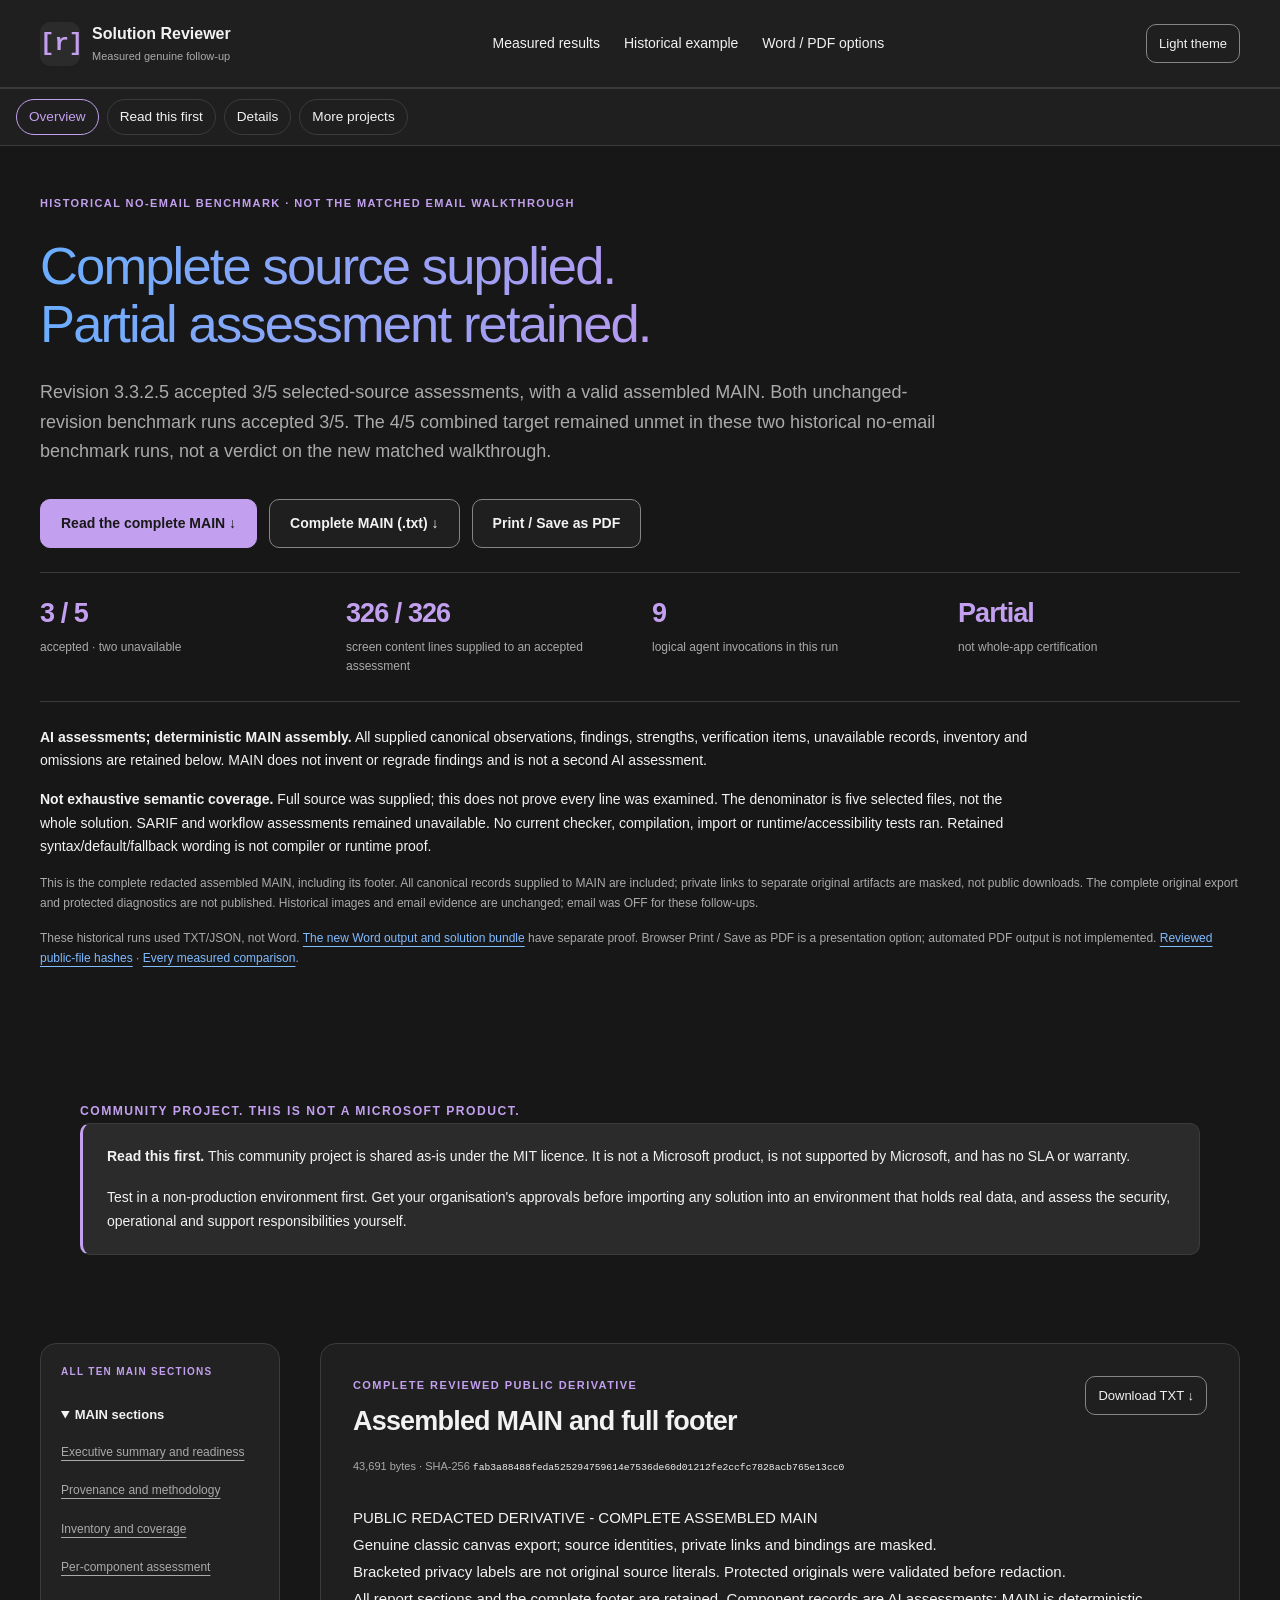
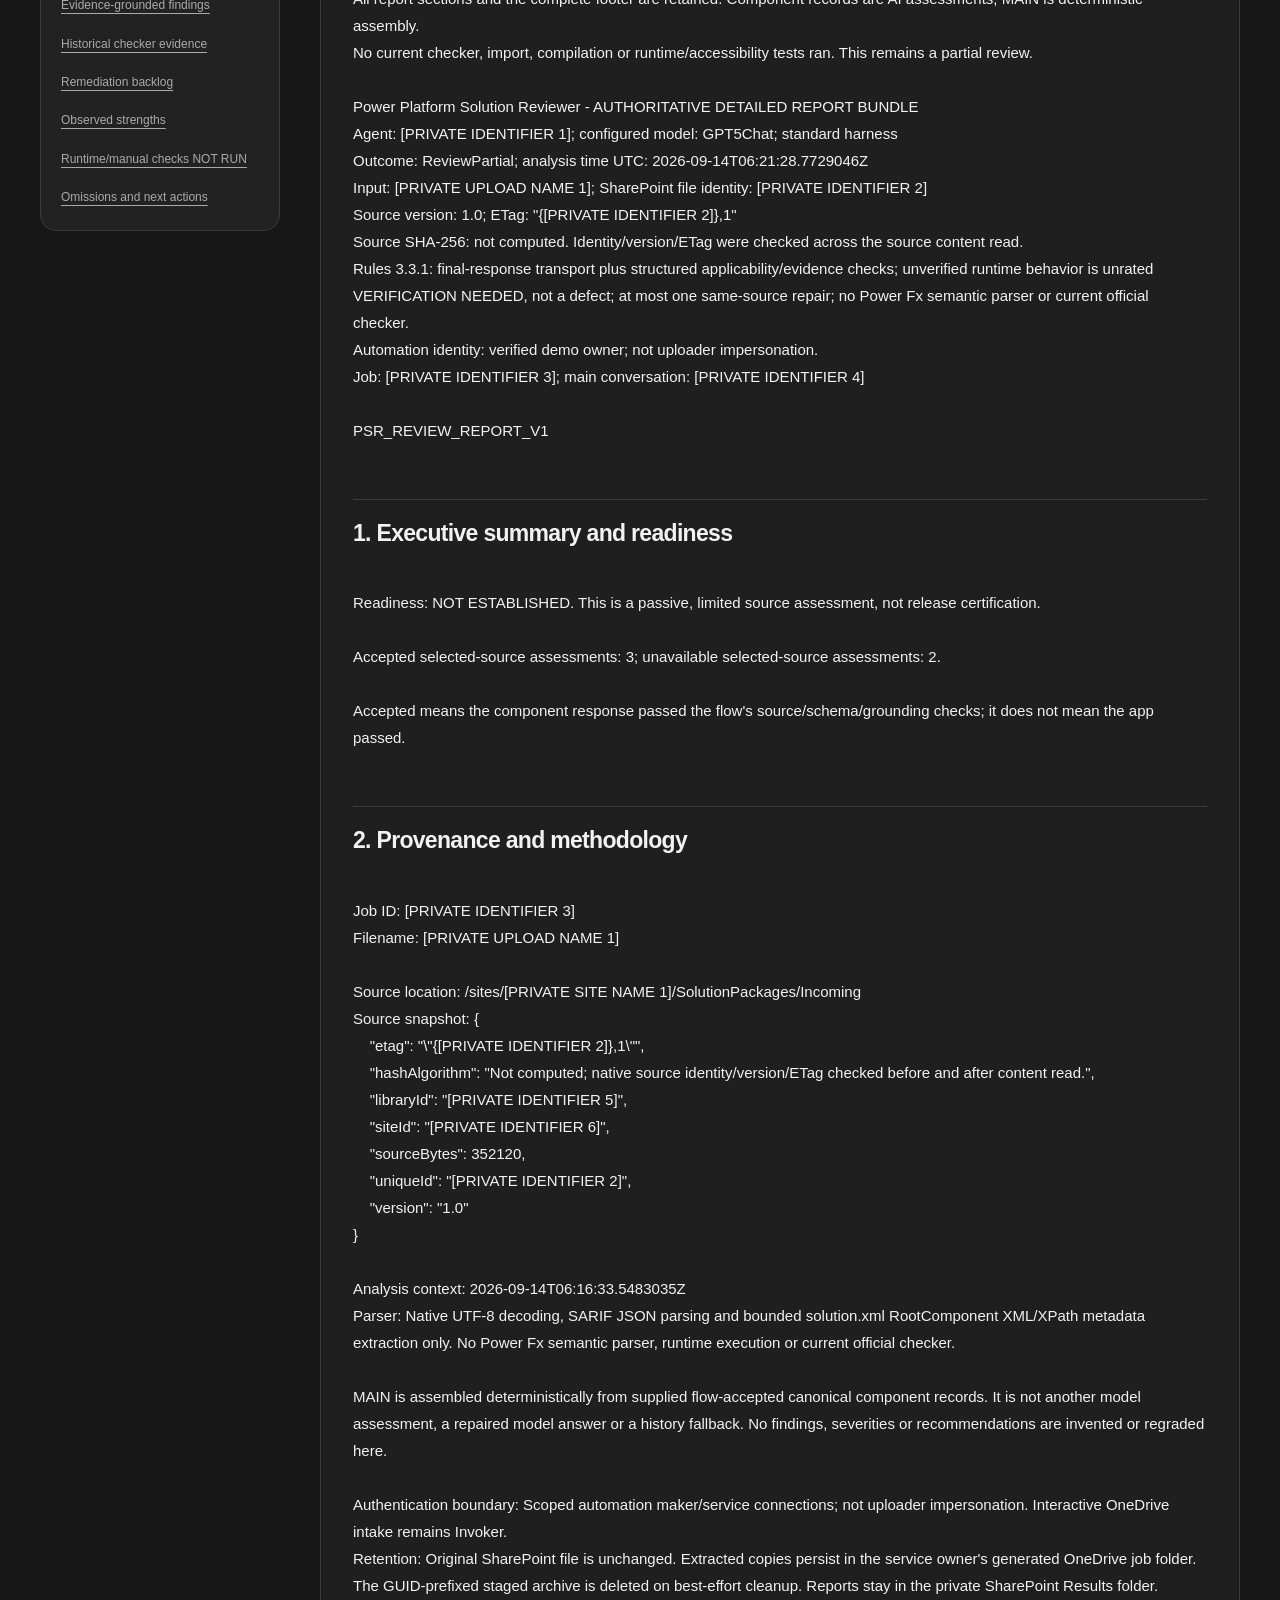
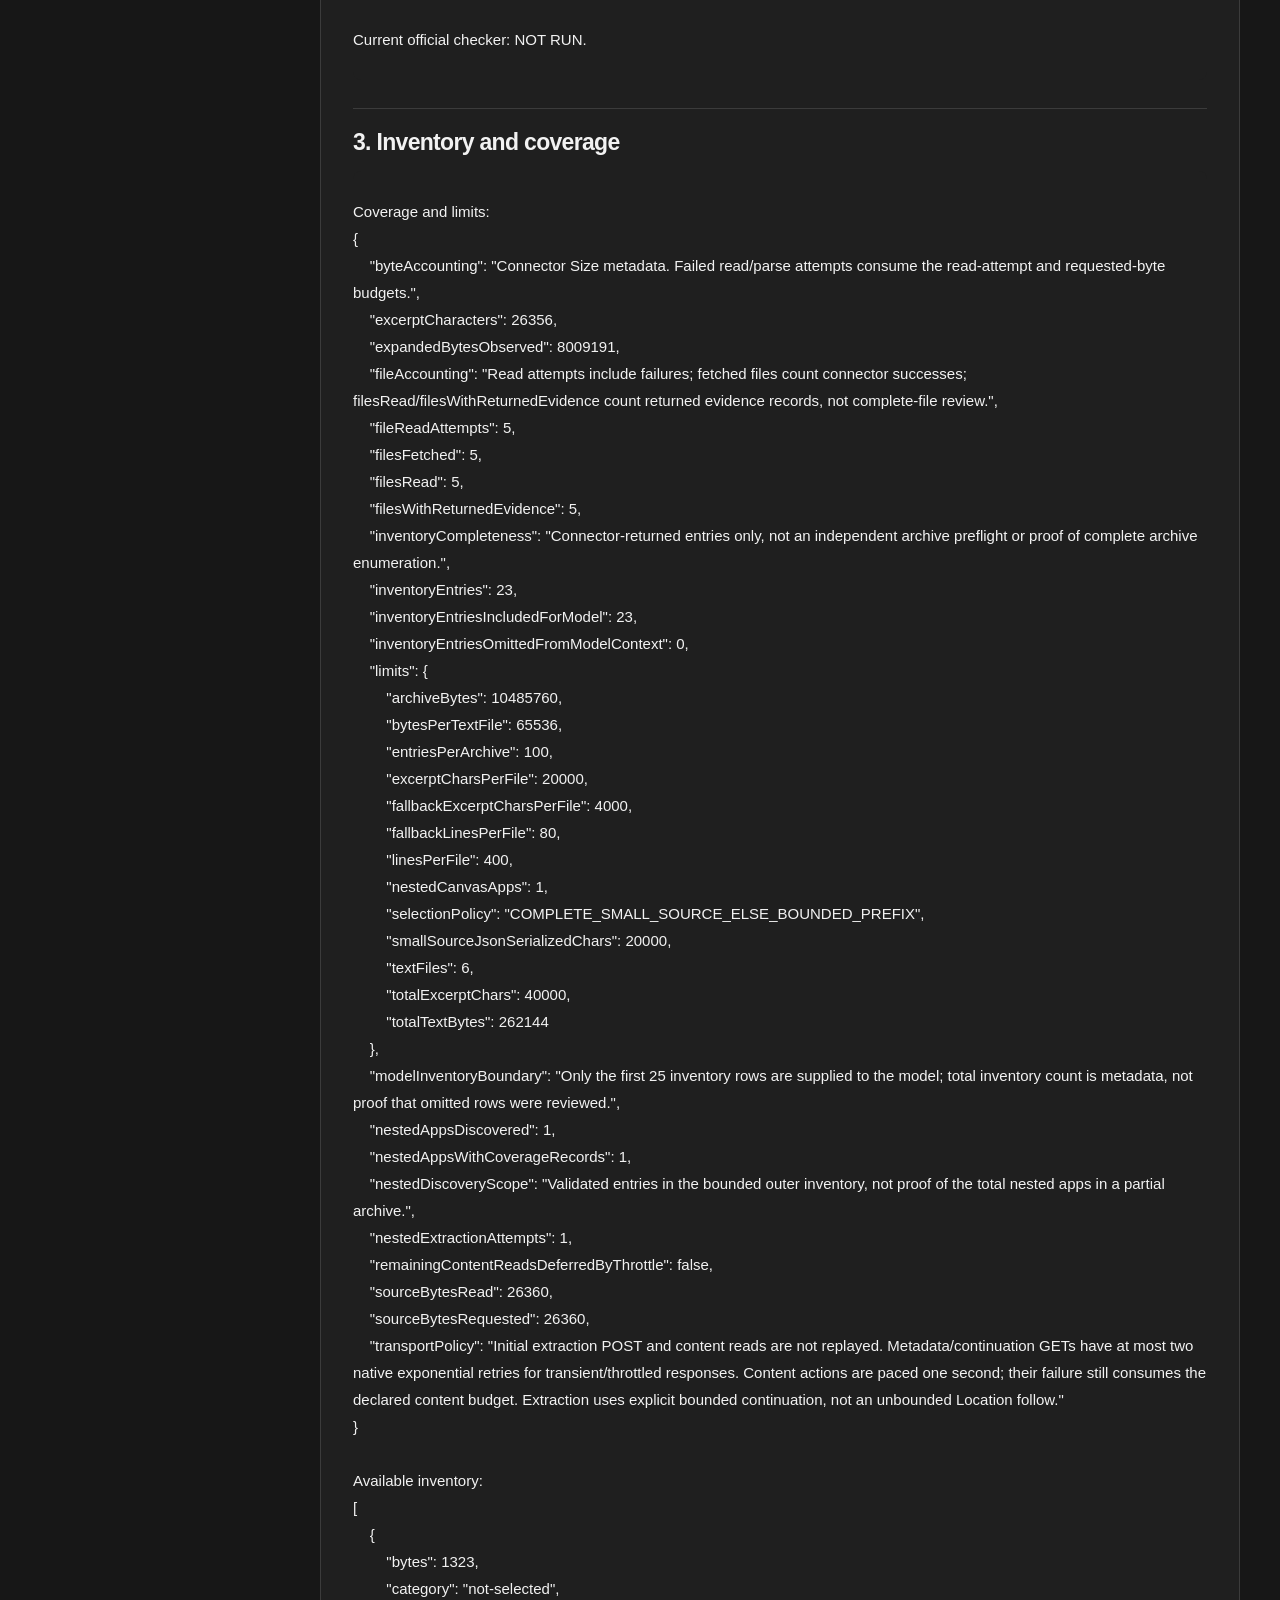
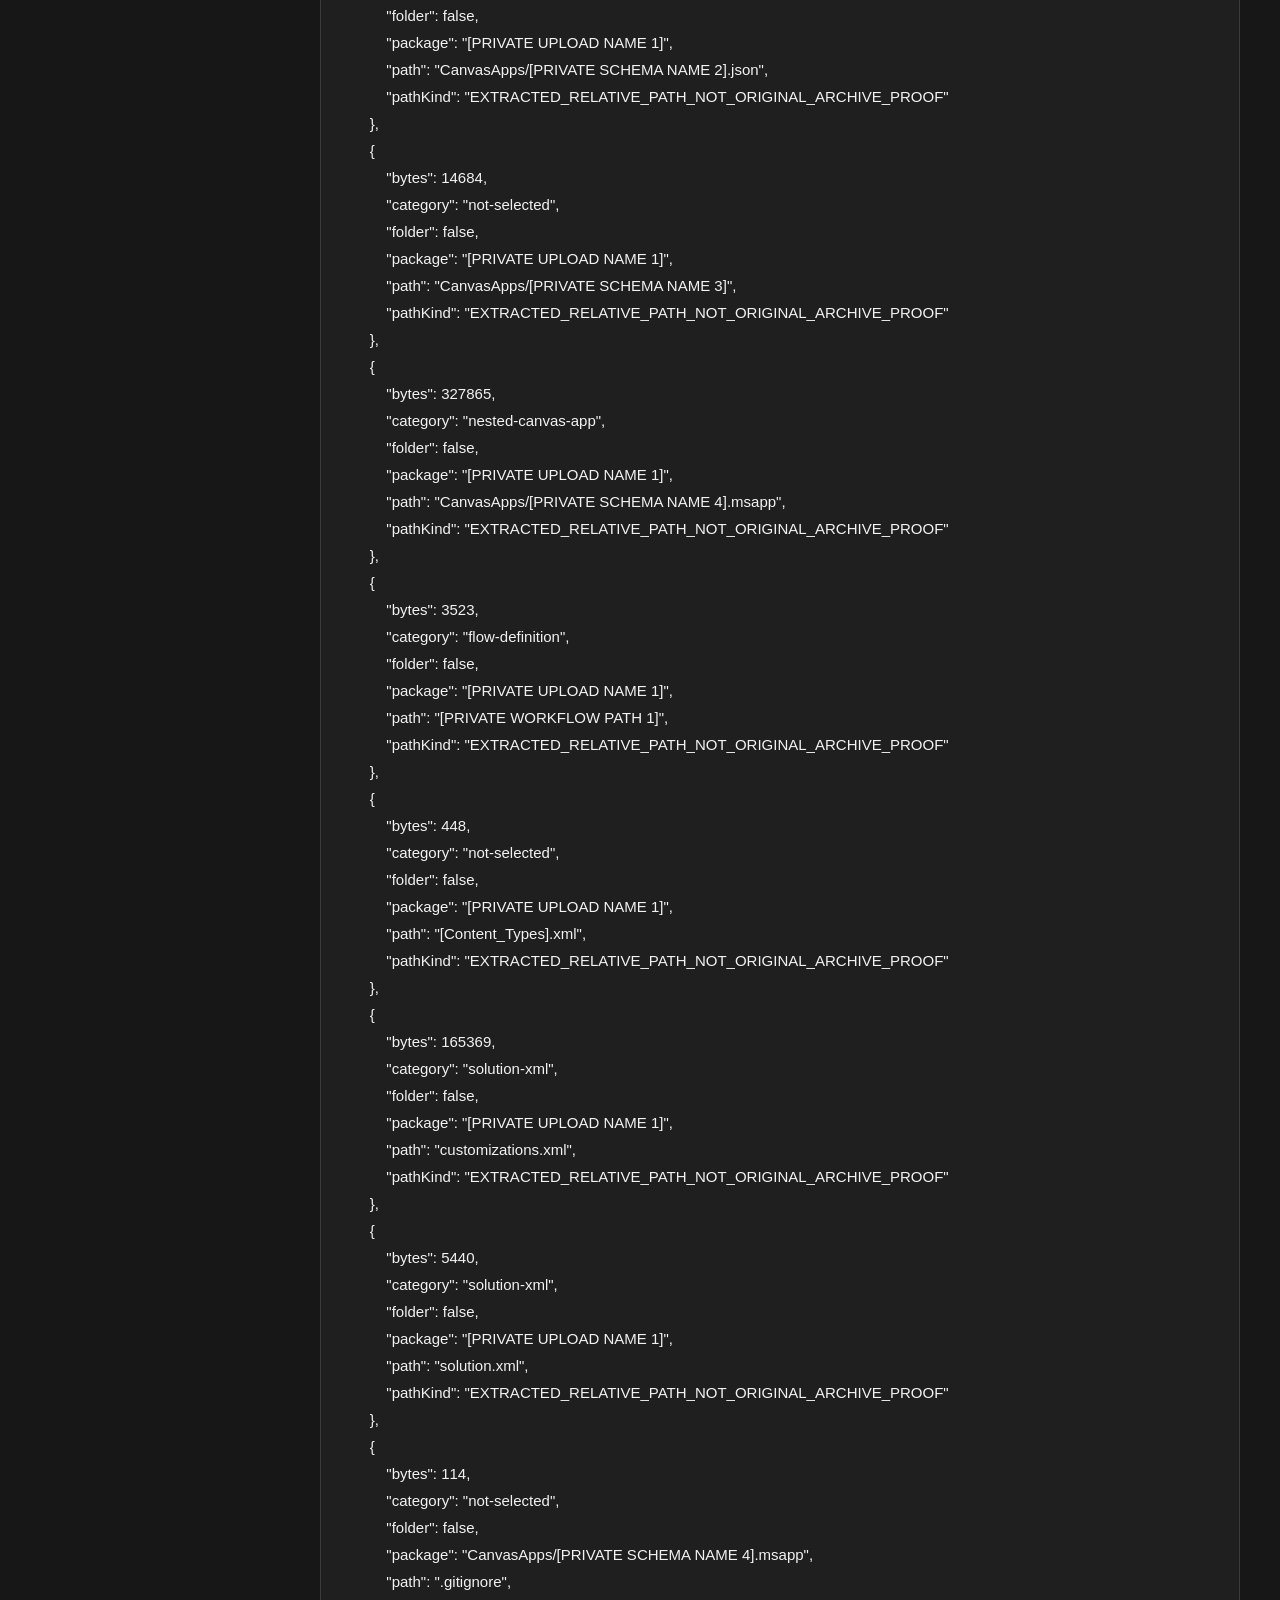
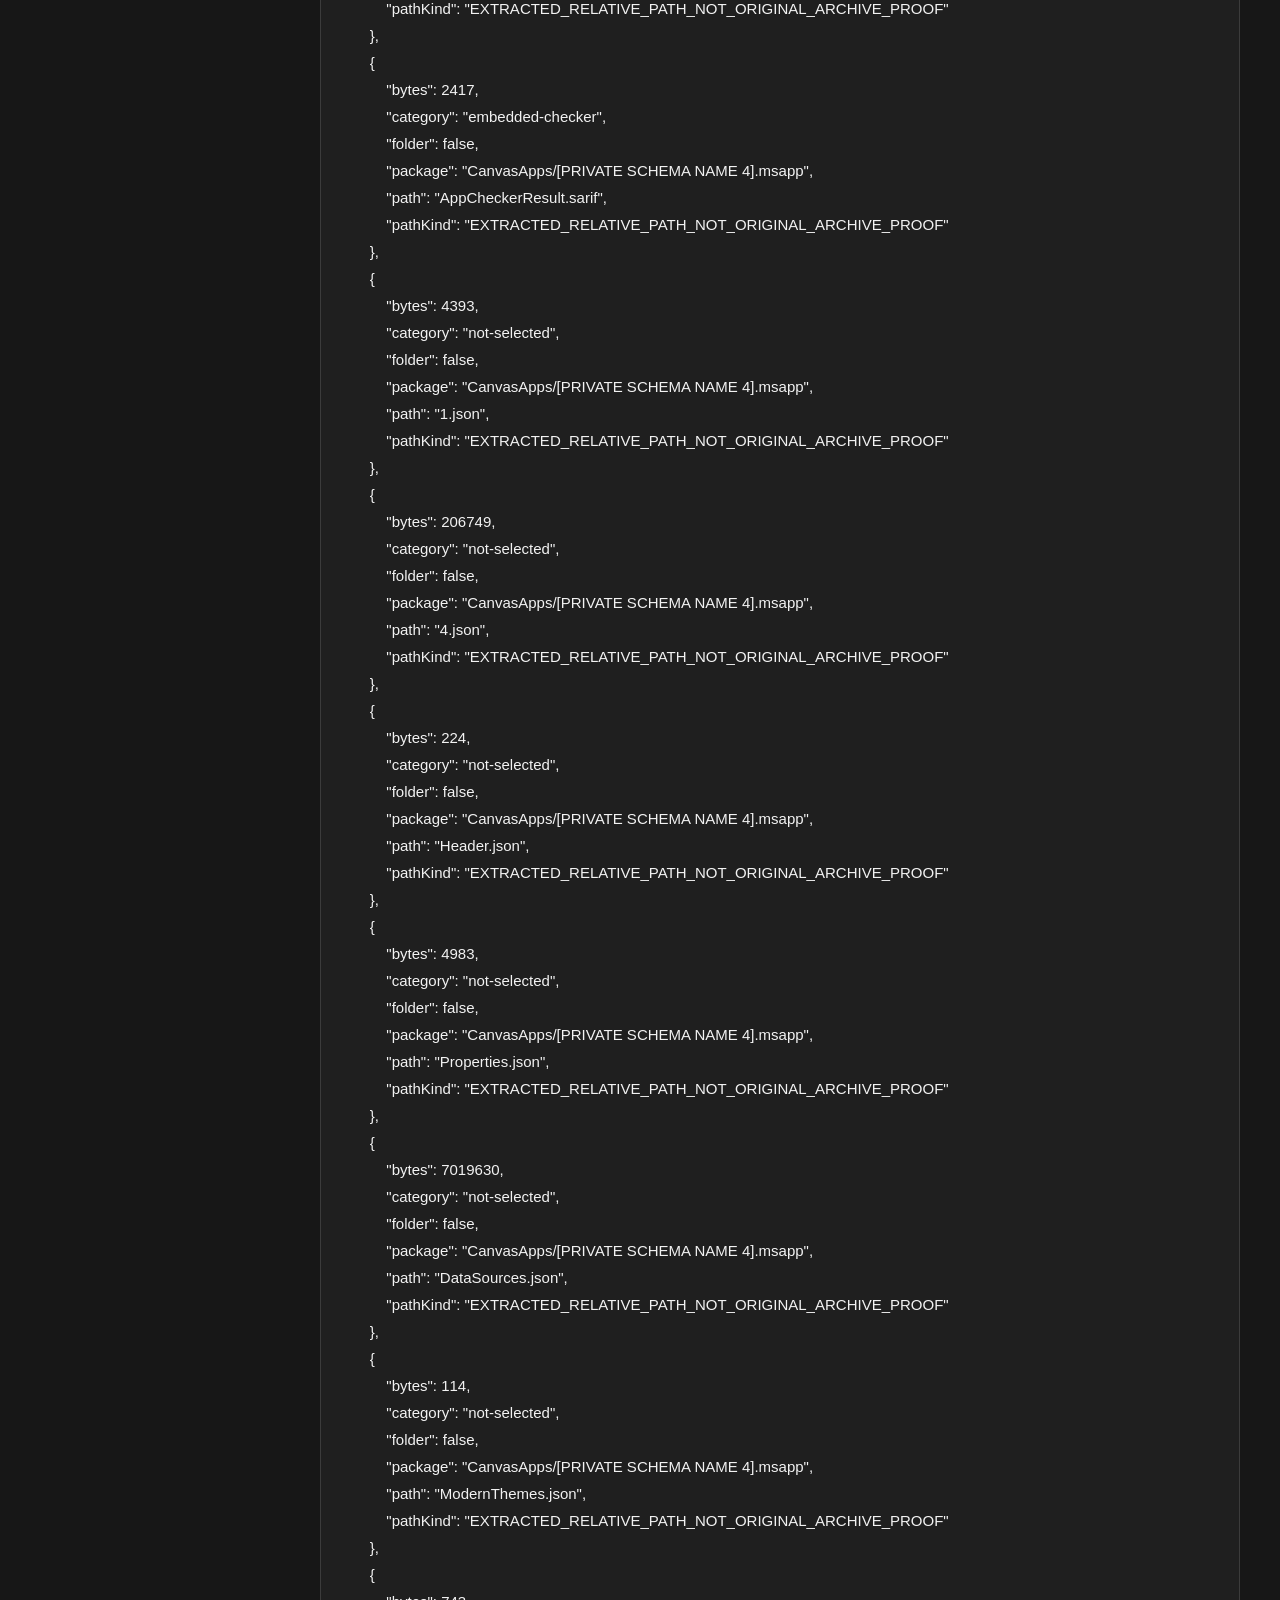
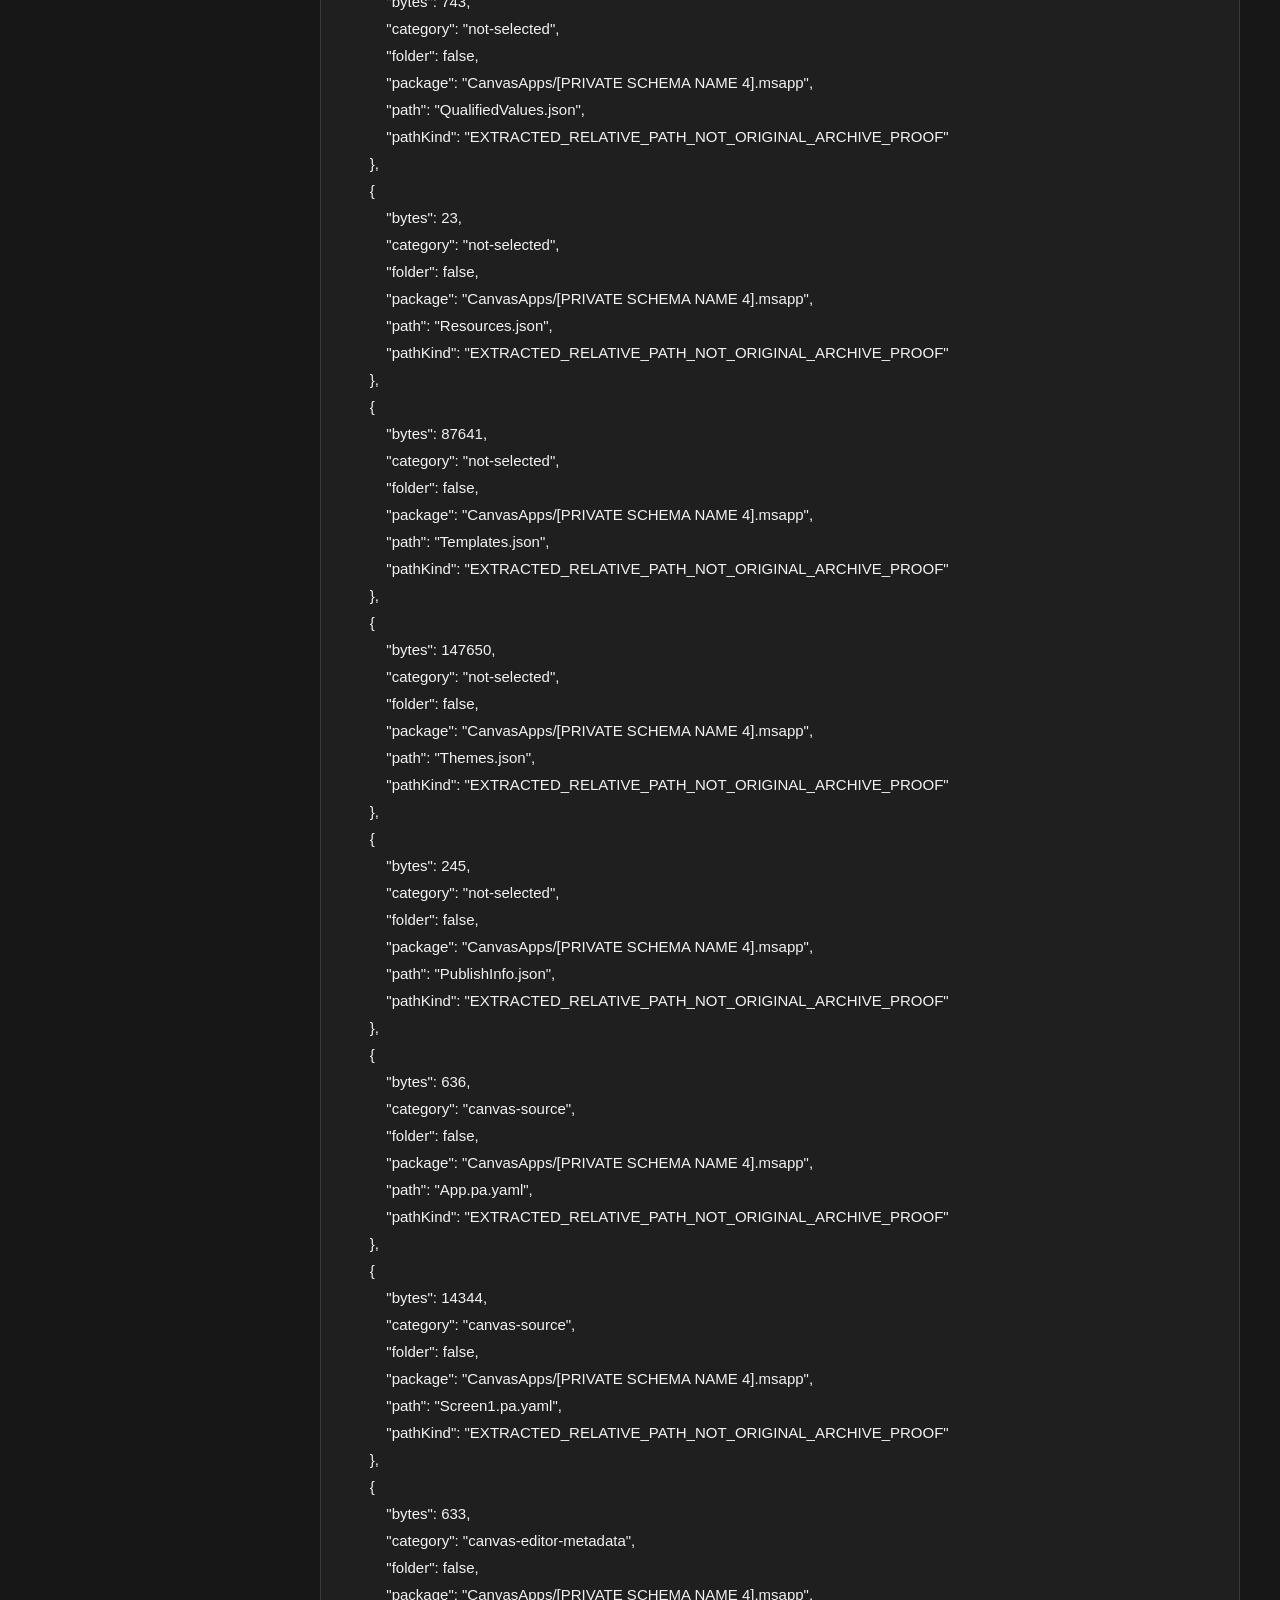
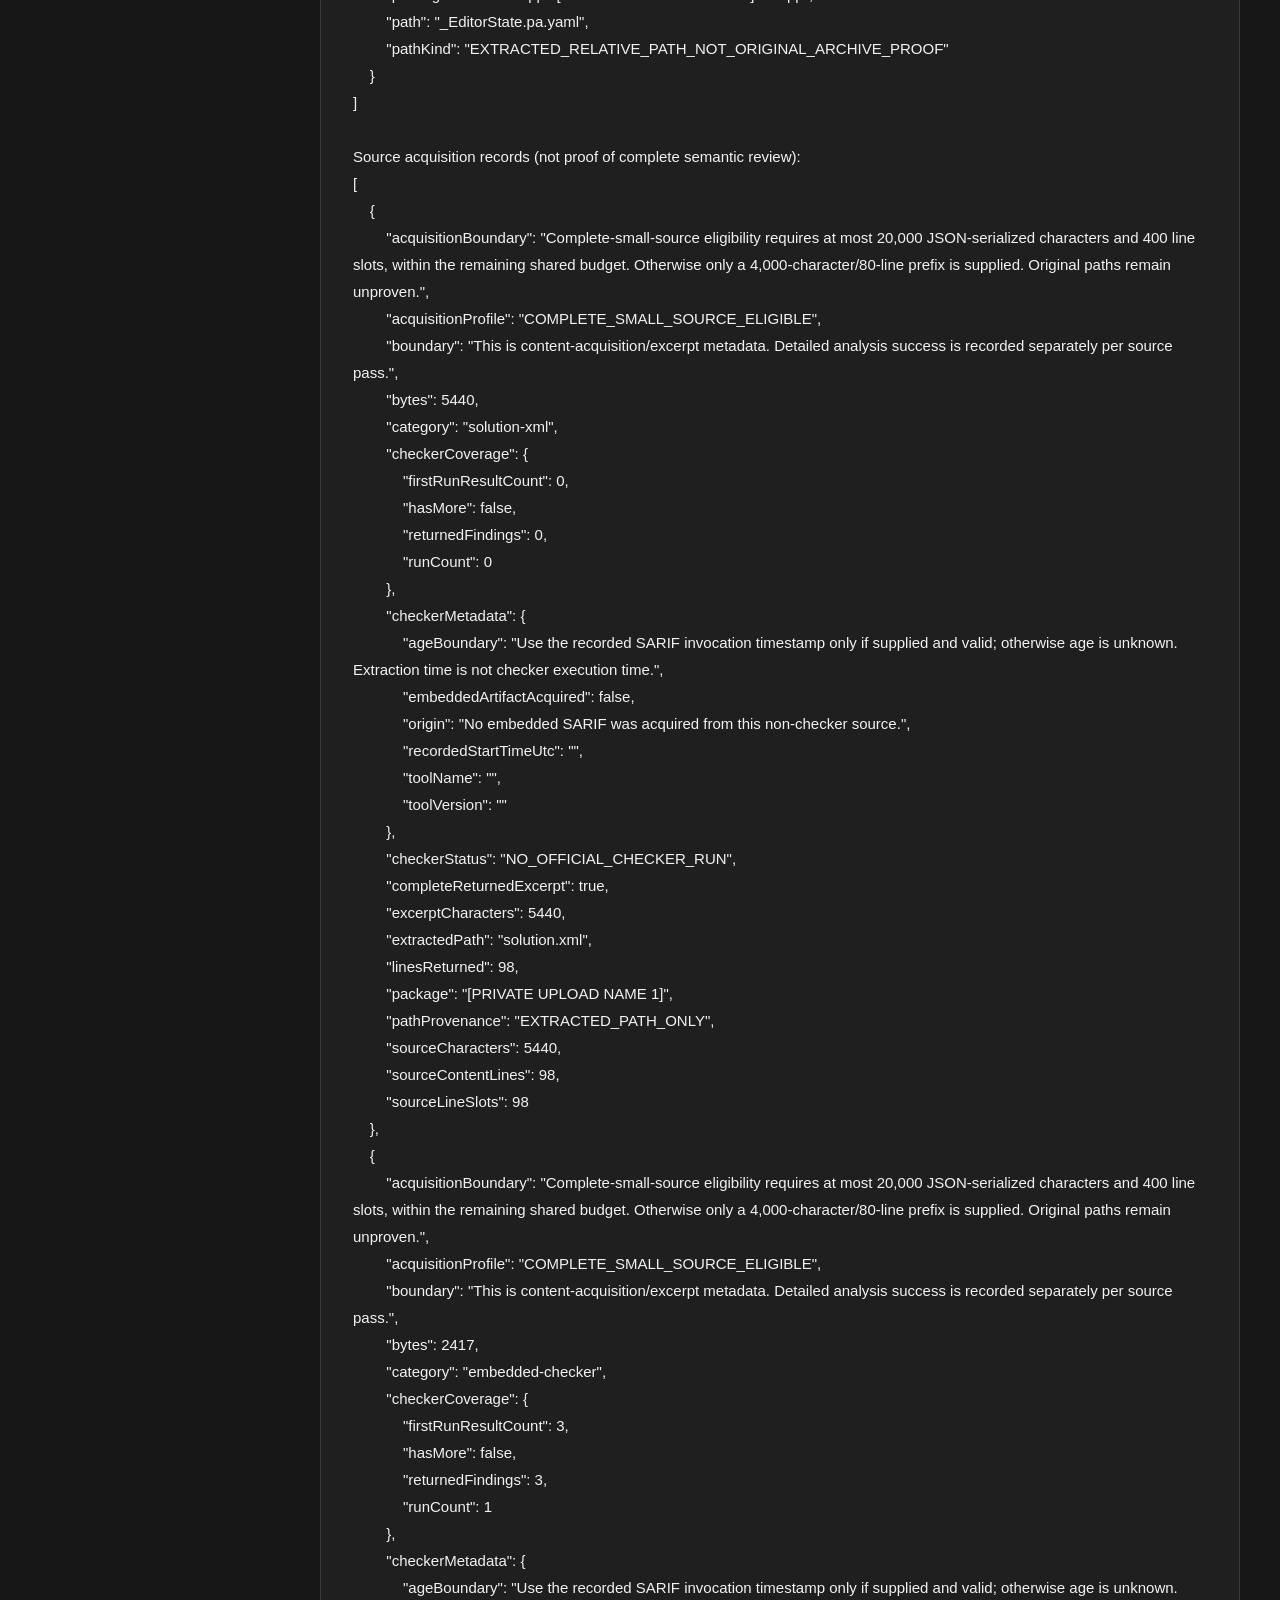
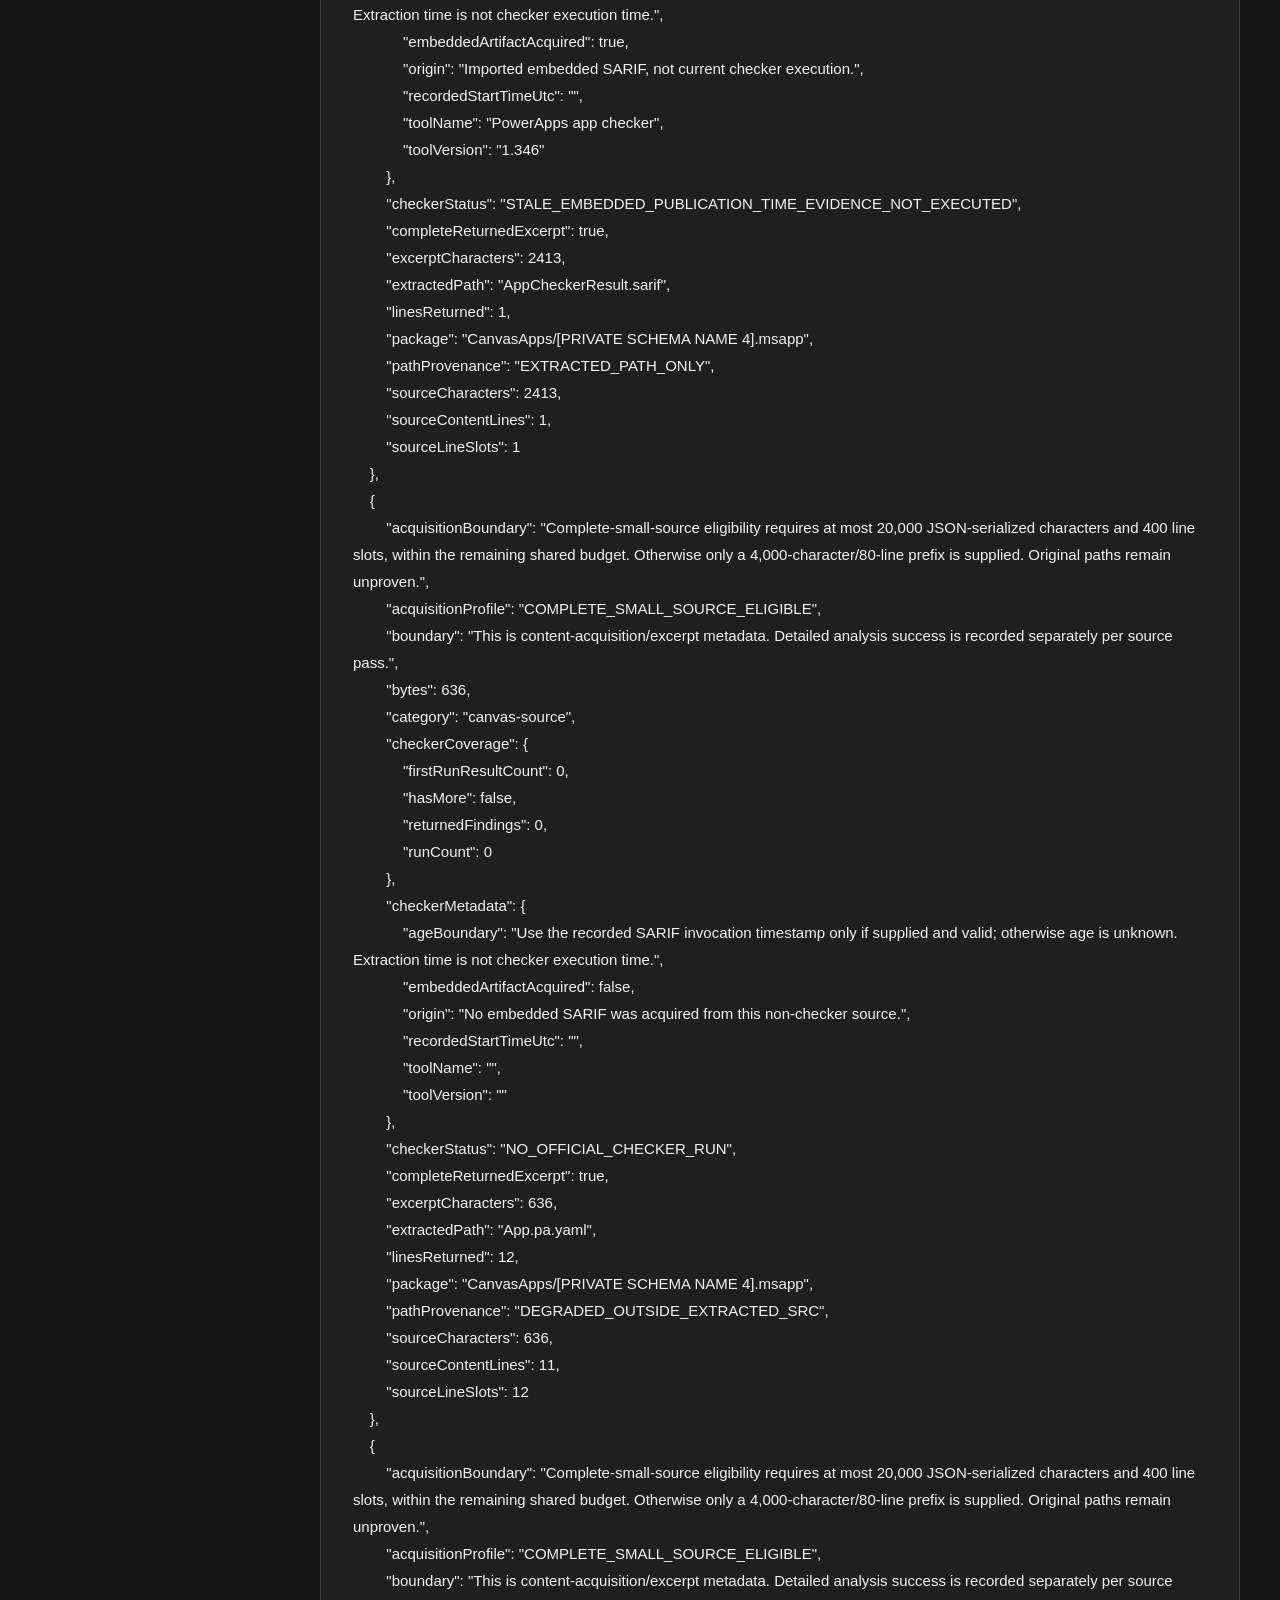
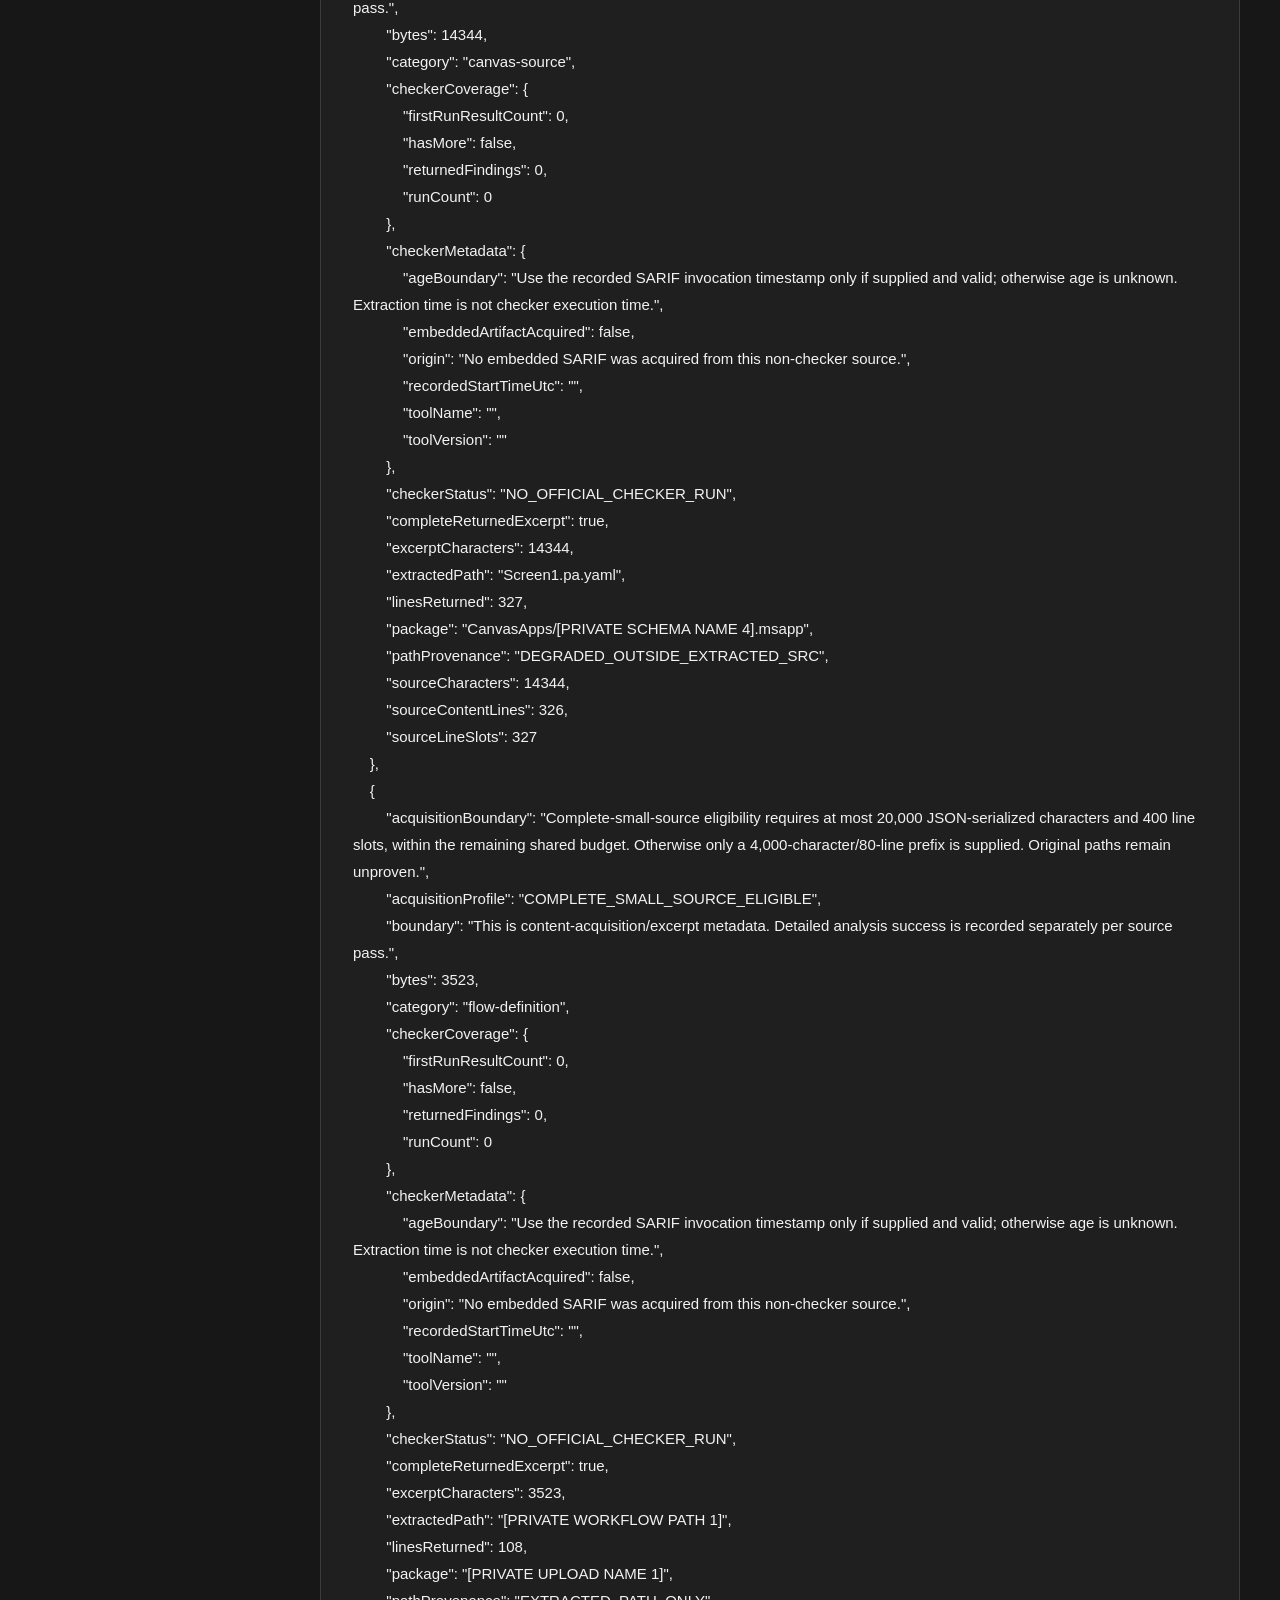
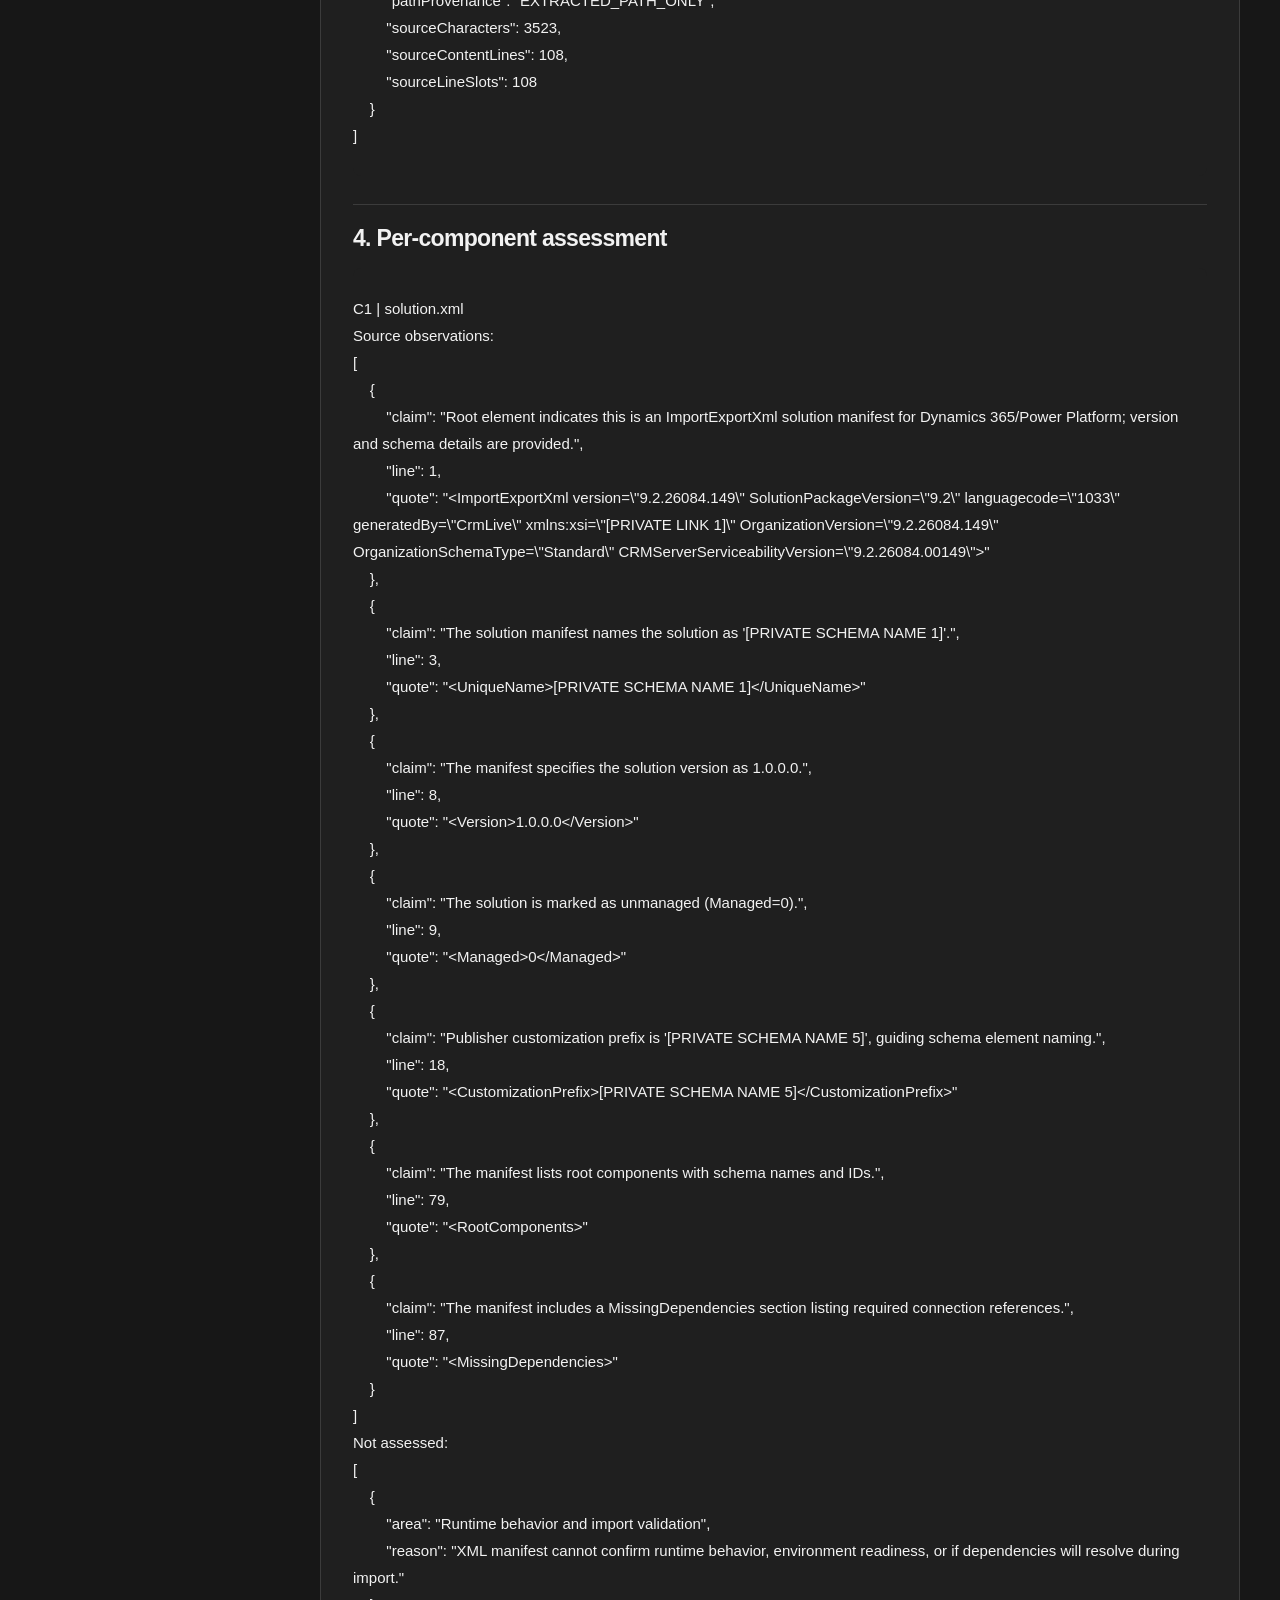
==== commit c0545556: "Restyle documentation site and restore full QA coverage - Apply the shared community design layer: d" ====
--- a/follow-up.html
+++ b/follow-up.html
@@ -1,102 +1,273 @@
-<!doctype html><html lang="en" data-theme="dark"><head><meta charset="utf-8"><meta name="viewport" content="width=device-width, initial-scale=1"><title>Measured follow-up · Complete canonical MAIN</title>
+<!doctype html><html lang="en-GB" data-theme="dark"><head><meta charset="utf-8"><meta name="viewport" content="width=device-width, initial-scale=1">
+<!-- dl-meta:start -->
+<meta name="color-scheme" content="dark light">
+<link rel="icon" href="data:,">
+<meta property="og:title" content="Power Platform Solution Reviewer">
+<meta property="og:description" content="A Copilot Studio agent that reviews Power Platform solutions, with a real canvas-app walkthrough, detailed output, Word report output and setup guidance.">
+<meta property="og:type" content="website">
+<meta property="og:url" content="https://ryanbowie.github.io/copilot-studio-powerplatform-solution-reviewer-site/">
+<meta property="og:image" content="https://ryanbowie.github.io/copilot-studio-powerplatform-solution-reviewer-site/og.png">
+<meta property="og:image:width" content="1280">
+<meta property="og:image:height" content="640">
+<meta property="og:image:alt" content="Power Platform Solution Reviewer documentation with downloads, architecture and setup guidance.">
+<meta name="twitter:card" content="summary_large_image">
+<meta name="twitter:title" content="Power Platform Solution Reviewer">
+<meta name="twitter:description" content="A Copilot Studio agent that reviews Power Platform solutions, with a real canvas-app walkthrough, detailed output and setup guidance.">
+<meta name="twitter:image" content="https://ryanbowie.github.io/copilot-studio-powerplatform-solution-reviewer-site/og.png">
+<!-- dl-meta:end -->
+<title>Measured follow-up &middot; Complete canonical MAIN</title>
 <script>
   (() => {
     const param = new URLSearchParams(window.location.search).get("scoutTheme");
     const theme = param === "light" ? "light" : "dark";
     document.documentElement.setAttribute("data-theme", theme);
   })();
-  </script><style>
-    :root {
-      color-scheme: light;
-      --cp-bg: #f7f4ef;
-      --cp-bg-elevated: #fcfbf8;
-      --cp-surface: #ffffff;
-      --cp-surface-soft: #f5f5f5;
-      --cp-border: #dedede;
-      --cp-border-strong: #919191;
-      --cp-text: #242424;
-      --cp-text-muted: #5c5c5c;
-      --cp-text-soft: #6f6f6f;
-      --cp-accent: #b11f4b;
-      --cp-accent-hover: #9a1a41;
-      --cp-accent-soft: rgba(177, 31, 75, 0.08);
-      --cp-accent-fg: #ffffff;
-      --cp-success: #16a34a;
-      --cp-danger: #dc2626;
-      --cp-warning: #f59e0b;
-      --cp-link: #0078d4;
-      --cp-shadow: 0 18px 48px rgba(0, 0, 0, 0.12);
-      --cp-overlay: rgba(255, 255, 255, 0.8);
-      --cp-panel: rgba(255, 255, 255, 0.86);
-      --cp-panel-strong: rgba(255, 255, 255, 0.96);
-      --cp-sheen: rgba(255, 255, 255, 0.55);
-      --cp-highlight: rgba(177, 31, 75, 0.12);
-    }
-    html[data-theme="dark"] {
-      color-scheme: dark;
-      --cp-bg: #3d3b3a;
-      --cp-bg-elevated: #343231;
-      --cp-surface: #292929;
-      --cp-surface-soft: #2e2e2e;
-      --cp-border: #474747;
-      --cp-border-strong: #5f5f5f;
-      --cp-text: #dedede;
-      --cp-text-muted: #919191;
-      --cp-text-soft: #b0b0b0;
-      --cp-accent: #fd8ea1;
-      --cp-accent-hover: #fb7b91;
-      --cp-accent-soft: rgba(253, 142, 161, 0.14);
-      --cp-accent-fg: #1a1a1a;
-      --cp-success: #4ade80;
-      --cp-danger: #f87171;
-      --cp-warning: #fbbf24;
-      --cp-link: #4da6ff;
-      --cp-shadow: 0 18px 48px rgba(0, 0, 0, 0.32);
-      --cp-overlay: rgba(41, 41, 41, 0.88);
-      --cp-panel: rgba(41, 41, 41, 0.72);
-      --cp-panel-strong: rgba(41, 41, 41, 0.96);
-      --cp-sheen: rgba(255, 255, 255, 0.04);
-      --cp-highlight: rgba(253, 142, 161, 0.12);
-    }
-  
+</script><style>
+
+:root {
+  color-scheme: light;
+  --cp-bg: #f2f2f8;
+  --cp-bg-elevated: #f8f7fc;
+  --cp-surface: #ffffff;
+  --cp-surface-soft: #f2f2f8;
+  --cp-border: #e3dfed;
+  --cp-border-strong: #9285aa;
+  --cp-text: #102631;
+  --cp-text-muted: #52637a;
+  --cp-text-soft: #667287;
+  --cp-accent: #7653ae;
+  --cp-accent-hover: #58378b;
+  --cp-accent-soft: #eee8f7;
+  --cp-accent-fg: #ffffff;
+  --cp-success: #207346;
+  --cp-danger: #b4233e;
+  --cp-warning: #8c6208;
+  --cp-link: #066bc7;
+  --cp-shadow: 0 18px 48px rgba(0, 0, 0, 0.12);
+  --cp-overlay: rgba(255, 255, 255, 0.8);
+  --cp-panel: rgba(255, 255, 255, 0.86);
+  --cp-panel-strong: rgba(255, 255, 255, 0.96);
+  --cp-sheen: rgba(255, 255, 255, 0.55);
+  --cp-highlight: rgba(118, 83, 174, 0.12);
+  --cp-chart-blue: #0877dd;
+  --cp-chart-indigo: #5364ba;
+  --cp-chart-purple: #7653ae;
+  --cp-chart-violet: #9651bb;
+  --cp-chart-magenta: #b535c3;
+  --cp-chart-track: #e8e3f0;
+  --cp-transparent: transparent;
+}
+html[data-theme="dark"] {
+  color-scheme: dark;
+  --cp-bg: #171717;
+  --cp-bg-elevated: #222222;
+  --cp-surface: #1f1f1f;
+  --cp-surface-soft: #262626;
+  --cp-border: #3b3b3b;
+  --cp-border-strong: #858585;
+  --cp-text: #f2f2f2;
+  --cp-text-muted: #bdbdbd;
+  --cp-text-soft: #aaaaaa;
+  --cp-accent: #c3a0ef;
+  --cp-accent-hover: #debeff;
+  --cp-accent-soft: #2b2b2b;
+  --cp-accent-fg: #181818;
+  --cp-success: #4ade80;
+  --cp-danger: #f87171;
+  --cp-warning: #fbbf24;
+  --cp-link: #80baff;
+  --cp-shadow: 0 18px 48px rgba(0, 0, 0, 0.32);
+  --cp-overlay: rgba(31, 31, 31, 0.88);
+  --cp-panel: rgba(31, 31, 31, 0.72);
+  --cp-panel-strong: rgba(31, 31, 31, 0.96);
+  --cp-sheen: rgba(255, 255, 255, 0.04);
+  --cp-highlight: rgba(195, 160, 239, 0.12);
+  --cp-chart-blue: #69aeff;
+  --cp-chart-indigo: #98a5ff;
+  --cp-chart-purple: #bc98ed;
+  --cp-chart-violet: #d097ee;
+  --cp-chart-magenta: #ed8fea;
+  --cp-chart-track: #3b3b3b;
+  --cp-transparent: transparent;
+}
+@media print {
+  html[data-theme="dark"] {
+    color-scheme: light;
+    --cp-bg: #f2f2f8;
+    --cp-bg-elevated: #f8f7fc;
+    --cp-surface: #ffffff;
+    --cp-surface-soft: #f2f2f8;
+    --cp-border: #e3dfed;
+    --cp-border-strong: #9285aa;
+    --cp-text: #242424;
+    --cp-text-muted: #52637a;
+    --cp-text-soft: #667287;
+    --cp-accent: #7653ae;
+    --cp-accent-hover: #58378b;
+    --cp-accent-soft: #eee8f7;
+    --cp-accent-fg: #ffffff;
+    --cp-success: #207346;
+    --cp-danger: #b4233e;
+    --cp-warning: #8c6208;
+    --cp-link: #066bc7;
+    --cp-shadow: 0 18px 48px rgba(0, 0, 0, 0.12);
+    --cp-overlay: rgba(255, 255, 255, 0.8);
+    --cp-panel: rgba(255, 255, 255, 0.86);
+    --cp-panel-strong: rgba(255, 255, 255, 0.96);
+    --cp-sheen: rgba(255, 255, 255, 0.55);
+    --cp-highlight: rgba(118, 83, 174, 0.12);
+    --cp-chart-blue: #0877dd;
+    --cp-chart-indigo: #5364ba;
+    --cp-chart-purple: #7653ae;
+    --cp-chart-violet: #9651bb;
+    --cp-chart-magenta: #b535c3;
+    --cp-chart-track: #e8e3f0;
+    --cp-transparent: transparent;
+  }
+}
+
+/* design-layer:start */
+#dl-progress { position: fixed; inset: 0 auto auto 0; z-index: 80; width: 100%; height: 0.25rem; transform-origin: left center; transform: scaleX(0); background: var(--cp-accent); }
+html.dl-motion .dl-reveal { opacity: 1; transform: none; transition: opacity .55s ease, transform .55s ease; }
+html.dl-motion .dl-reveal.dl-in { opacity: 1; transform: translateY(0); }
+.dl-shell { position: relative; overflow: clip; }
+.dl-shell::before { content: ""; position: absolute; inset: 0; pointer-events: none; background: radial-gradient(circle at 80% 12%, var(--cp-highlight), var(--cp-transparent) 36%); }
+.dl-hero { display: grid; grid-template-columns: minmax(0, 1.05fr) minmax(20rem, .95fr); gap: clamp(1.5rem, 4vw, 4rem); align-items: center; padding-block: clamp(3rem, 8vw, 7rem) clamp(2rem, 5vw, 4rem); }
+.dl-hero h1 { position: relative; max-width: 12ch; }
+@supports (background-clip: text) { .dl-hero h1, .example-intro h1 { background: linear-gradient(105deg, var(--cp-chart-blue), var(--cp-chart-purple) 56%, var(--cp-chart-magenta)); background-clip: text; color: var(--cp-transparent); } }
+.dl-hero h1::after { content: ""; display: block; width: min(8rem, 42%); height: .25rem; margin-top: 1rem; border-radius: 999px; background: var(--cp-accent); transform-origin: left center; animation: dl-grow .9s ease-out both; }
+@keyframes dl-grow { from { transform: scaleX(0); } to { transform: scaleX(1); } }
+.dl-kicker, .pill { display: inline-flex; align-items: center; gap: .5rem; color: var(--cp-accent); font-size: .76rem; font-weight: 750; letter-spacing: .12em; text-transform: uppercase; }
+.dl-lede { max-width: 68ch; color: var(--cp-text-muted); font-size: clamp(1.05rem, 2vw, 1.25rem); }
+.dl-facts { display: flex; flex-wrap: wrap; gap: .75rem; padding: 0; margin: 1.5rem 0 0; list-style: none; }
+.dl-facts li { border: 1px solid var(--cp-border); background: var(--cp-surface); border-radius: 999px; padding: .45rem .8rem; color: var(--cp-text-muted); font-size: .9rem; }
+.dl-facts strong { color: var(--cp-text); }
+.dl-diagram, .dl-arch { border: 1px solid var(--cp-border); background: var(--cp-panel); border-radius: 1rem; padding: 1rem; box-shadow: var(--cp-shadow); }
+.dl-diagram svg, .dl-arch svg { display: block; width: 100%; height: auto; }
+.dl-node, .dl-box { fill: var(--cp-surface); stroke: var(--cp-border-strong); stroke-width: 1.5; }
+.dl-node-accent { fill: var(--cp-accent-soft); stroke: var(--cp-accent); }
+.dl-path { fill: none; stroke: var(--cp-chart-purple); stroke-width: 3; stroke-linecap: round; stroke-dasharray: 8 10; animation: dl-flow 1.6s linear infinite; }
+.dl-hot { stroke: var(--cp-chart-blue); stroke-width: 4; }
+@keyframes dl-flow { to { stroke-dashoffset: -36; } }
+.dl-svg-label { fill: var(--cp-text); font: 700 13px Consolas, "Courier New", Courier, monospace; }
+.dl-svg-note { fill: var(--cp-text-muted); font: 11px "Segoe UI", sans-serif; }
+.dl-chips { position: sticky; top: 0; z-index: 45; display: flex; gap: .5rem; overflow-x: auto; padding: .65rem max(1rem, calc((100vw - 1280px) / 2)); border-block: 1px solid var(--cp-border); background: var(--cp-panel-strong); }
+.dl-chips a { flex: none; padding: .35rem .75rem; border: 1px solid var(--cp-border); border-radius: 999px; background: var(--cp-surface); color: var(--cp-text); text-decoration: none; font-size: .85rem; }
+.dl-chips a:hover, .dl-chips a[aria-current="true"] { border-color: var(--cp-accent); color: var(--cp-accent); }
+.dl-toc-card { display: grid; grid-template-columns: minmax(0, .8fr) minmax(0, 1.2fr); gap: 1.5rem; align-items: start; }
+.dl-toc-card ol { columns: 2; gap: 2rem; margin: 0; }
+.community-notice { border-left-color: var(--cp-accent); }
+.downloads-grid { display: grid; gap: 1rem; }
+.download-row { display: grid; grid-template-columns: minmax(12rem, 1fr) minmax(12rem, 1.1fr) 7rem 5rem; gap: 1rem; align-items: start; padding: 1rem; border: 1px solid var(--cp-border); border-radius: .75rem; background: var(--cp-surface); }
+.download-row strong { display: block; }
+.download-row span { display: block; color: var(--cp-text-muted); font-size: .88rem; }
+.stepper { counter-reset: step; list-style: none; padding: 0; display: grid; gap: 1rem; }
+.stepper li { counter-increment: step; position: relative; padding: 1.25rem 1.25rem 1.25rem 4.25rem; border: 1px solid var(--cp-border); border-radius: .9rem; background: var(--cp-surface); }
+.stepper li::before { content: counter(step, decimal-leading-zero); position: absolute; left: 1rem; top: 1rem; display: grid; place-items: center; width: 2.2rem; height: 2.2rem; border-radius: .55rem; background: var(--cp-accent-soft); color: var(--cp-accent); font: 700 .9rem Consolas, "Courier New", Courier, monospace; }
+.dl-series { margin-block: 3rem; padding-block: 2rem; border-block: 1px solid var(--cp-border); }
+.dl-series-grid { display: grid; grid-template-columns: repeat(3, minmax(0, 1fr)); gap: 1rem; }
+.dl-series-card { display: flex; flex-direction: column; min-height: 13rem; padding: 1.1rem; border: 1px solid var(--cp-border); border-radius: 1rem; background: var(--cp-surface); text-decoration: none; color: var(--cp-text); }
+.dl-series-card[aria-current="page"] { border-color: var(--cp-accent); background: var(--cp-accent-soft); }
+.dl-series-card small { color: var(--cp-accent); text-transform: uppercase; letter-spacing: .08em; font-weight: 750; }
+.dl-series-card span { margin-top: auto; color: var(--cp-link); font-weight: 650; }
+.dl-series-card p { color: var(--cp-text-muted); font-size: .92rem; }
+@media (max-width: 900px) { .dl-hero, .dl-toc-card { grid-template-columns: 1fr; } .dl-series-grid { grid-template-columns: repeat(2, minmax(0, 1fr)); } .download-row { grid-template-columns: 1fr; } }
+@media (max-width: 560px) { .dl-series-grid { grid-template-columns: 1fr; } .dl-chips { top: 0; } .dl-hero { padding-block-start: 2rem; } }
+@media print { #dl-progress, .dl-chips, .theme-button, .image-viewer { display: none !important; } .dl-reveal { opacity: 1 !important; transform: none !important; } .dl-path { animation: none !important; } h1, .dl-hero h1, .example-intro h1 { background: none !important; color: var(--cp-text) !important; -webkit-text-fill-color: currentColor !important; } }
+@media (forced-colors: active) { #dl-progress { forced-color-adjust: none; background: Highlight; } h1, .dl-hero h1 { color: CanvasText !important; -webkit-text-fill-color: CanvasText !important; } }
+@media (prefers-reduced-motion: reduce) { .dl-path, .dl-hero h1::after { animation: none !important; } html.dl-motion .dl-reveal { opacity: 1; transform: none; transition: none; } }
+/* design-layer:end */
+
 @media print { :root, html[data-theme="dark"] {
-      color-scheme: light;
-      --cp-bg: #f7f4ef;
-      --cp-bg-elevated: #fcfbf8;
-      --cp-surface: #ffffff;
-      --cp-surface-soft: #f5f5f5;
-      --cp-border: #dedede;
-      --cp-border-strong: #919191;
-      --cp-text: #242424;
-      --cp-text-muted: #5c5c5c;
-      --cp-text-soft: #6f6f6f;
-      --cp-accent: #b11f4b;
-      --cp-accent-hover: #9a1a41;
-      --cp-accent-soft: rgba(177, 31, 75, 0.08);
-      --cp-accent-fg: #ffffff;
-      --cp-success: #16a34a;
-      --cp-danger: #dc2626;
-      --cp-warning: #f59e0b;
-      --cp-link: #0078d4;
-      --cp-shadow: 0 18px 48px rgba(0, 0, 0, 0.12);
-      --cp-overlay: rgba(255, 255, 255, 0.8);
-      --cp-panel: rgba(255, 255, 255, 0.86);
-      --cp-panel-strong: rgba(255, 255, 255, 0.96);
-      --cp-sheen: rgba(255, 255, 255, 0.55);
-      --cp-highlight: rgba(177, 31, 75, 0.12);
-    } }</style>
+  color-scheme: light;
+  --cp-bg: #f2f2f8;
+  --cp-bg-elevated: #f8f7fc;
+  --cp-surface: #ffffff;
+  --cp-surface-soft: #f2f2f8;
+  --cp-border: #e3dfed;
+  --cp-border-strong: #9285aa;
+  --cp-text: #242424;
+  --cp-text-muted: #52637a;
+  --cp-text-soft: #667287;
+  --cp-accent: #7653ae;
+  --cp-accent-hover: #58378b;
+  --cp-accent-soft: #eee8f7;
+  --cp-accent-fg: #ffffff;
+  --cp-success: #207346;
+  --cp-danger: #b4233e;
+  --cp-warning: #8c6208;
+  --cp-link: #066bc7;
+  --cp-shadow: 0 18px 48px rgba(0, 0, 0, 0.12);
+  --cp-overlay: rgba(255, 255, 255, 0.8);
+  --cp-panel: rgba(255, 255, 255, 0.86);
+  --cp-panel-strong: rgba(255, 255, 255, 0.96);
+  --cp-sheen: rgba(255, 255, 255, 0.55);
+  --cp-highlight: rgba(118, 83, 174, 0.12);
+  --cp-chart-blue: #0877dd;
+  --cp-chart-indigo: #5364ba;
+  --cp-chart-purple: #7653ae;
+  --cp-chart-violet: #9651bb;
+  --cp-chart-magenta: #b535c3;
+  --cp-chart-track: #e8e3f0;
+  --cp-transparent: transparent;
+} }</style>
+<!-- design-layer-js:start -->
+<script>
+(() => {
+  const start = () => {
+  const root = document.documentElement;
+  root.classList.add("js");
+  const motion = matchMedia("(prefers-reduced-motion: no-preference)").matches;
+  if (motion) root.classList.add("dl-motion");
+  const progress = document.getElementById("dl-progress");
+  const updateProgress = () => {
+    if (!progress) return;
+    const max = Math.max(1, document.documentElement.scrollHeight - innerHeight);
+    progress.style.transform = "scaleX(" + Math.min(1, scrollY / max).toFixed(4) + ")";
+  };
+  addEventListener("scroll", updateProgress, { passive: true });
+  addEventListener("resize", updateProgress);
+  updateProgress();
+  if (motion && "IntersectionObserver" in window) {
+    const observer = new IntersectionObserver(entries => {
+      entries.forEach(entry => { if (entry.isIntersecting) entry.target.classList.add("dl-in"); });
+    }, { threshold: 0.08 });
+    document.querySelectorAll(".dl-reveal").forEach(node => observer.observe(node));
+  } else {
+    document.querySelectorAll(".dl-reveal").forEach(node => node.classList.add("dl-in"));
+  }
+  const anchors = [...document.querySelectorAll(".dl-chips a[href^='#'], .dl-toc-card a[href^='#']")];
+  const sections = anchors.map(a => document.getElementById(a.getAttribute("href").slice(1))).filter(Boolean);
+  const mark = () => {
+    let current = sections[0];
+    for (const section of sections) if (section.getBoundingClientRect().top < innerHeight * 0.35) current = section;
+    anchors.forEach(a => a.setAttribute("aria-current", a.getAttribute("href") === "#" + current.id ? "true" : "false"));
+  };
+  addEventListener("scroll", mark, { passive: true });
+  mark();
+  };
+  if (document.readyState === "loading") {
+    document.addEventListener("DOMContentLoaded", start, { once: true });
+  } else {
+    start();
+  }
+})();
+</script>
+<!-- design-layer-js:end -->
+
 <link rel="stylesheet" href="site.css"><link rel="stylesheet" href="example.css"><script src="example.js" defer></script></head>
-<body class="example-reader"><a class="skip-link" href="#main">Skip to the complete MAIN report</a>
+<body class="example-reader"><div id="dl-progress" aria-hidden="true"></div><a class="skip-link" href="#main">Skip to the complete MAIN report</a>
 <header class="site-header"><a class="brand" href="index.html#showcase"><span class="brand-mark" aria-hidden="true">[r]</span><span>Solution Reviewer<small>Measured genuine follow-up</small></span></a><nav aria-label="Reader navigation"><a href="index.html#coverage-improvements">Measured results</a><a href="full-example.html">Historical example</a><a href="index.html#report-formats">Word / PDF options</a></nav><button id="theme-toggle" class="theme-button" type="button">Change theme</button></header>
-<main class="wrap"><section class="example-intro"><p class="eyebrow">Historical no-email benchmark · not the matched email walkthrough</p><h1>Complete source supplied.<br><span>Partial assessment retained.</span></h1>
+<nav class="dl-chips" aria-label="Page sections"><a href="#top">Overview</a><a href="#read-this-first">Read this first</a><a href="#main">Details</a><a href="#more-projects">More projects</a></nav>
+<main class="wrap"><!-- dl-hero:start --><section class="example-intro"><p class="eyebrow">Historical no-email benchmark &middot; not the matched email walkthrough</p><h1 id="top">Complete source supplied.<br><span>Partial assessment retained.</span></h1>
 <p class="example-lead">Revision 3.3.2.5 accepted 3/5 selected-source assessments, with a valid assembled MAIN. Both unchanged-revision benchmark runs accepted 3/5. The 4/5 combined target remained unmet in these two historical no-email benchmark runs, not a verdict on the new matched walkthrough.</p>
-<div class="actions reader-actions"><a class="button primary" href="#main-section-1">Read the complete MAIN ↓</a><a class="button secondary" href="examples/follow-up/complete-review.txt" download>Complete MAIN (.txt) ↓</a><button class="button secondary" id="print-example" hidden type="button">Print / Save as PDF</button></div>
-<div class="example-facts"><div><strong>3 / 5</strong><span>accepted · two unavailable</span></div><div><strong>326 / 326</strong><span>screen content lines supplied to an accepted assessment</span></div><div><strong>9</strong><span>logical agent invocations in this run</span></div><div><strong>Partial</strong><span>not whole-app certification</span></div></div>
+<div class="actions reader-actions"><a class="button primary" href="#main-section-1">Read the complete MAIN &darr;</a><a class="button secondary" href="examples/follow-up/complete-review.txt" download>Complete MAIN (.txt) &darr;</a><button class="button secondary" id="print-example" hidden type="button">Print / Save as PDF</button></div>
+<div class="example-facts"><div><strong>3 / 5</strong><span>accepted &middot; two unavailable</span></div><div><strong>326 / 326</strong><span>screen content lines supplied to an accepted assessment</span></div><div><strong>9</strong><span>logical agent invocations in this run</span></div><div><strong>Partial</strong><span>not whole-app certification</span></div></div>
 <p class="example-boundary"><strong>AI assessments; deterministic MAIN assembly.</strong> All supplied canonical observations, findings, strengths, verification items, unavailable records, inventory and omissions are retained below. MAIN does not invent or regrade findings and is not a second AI assessment.</p>
 <p class="example-boundary"><strong>Not exhaustive semantic coverage.</strong> Full source was supplied; this does not prove every line was examined. The denominator is five selected files, not the whole solution. SARIF and workflow assessments remained unavailable. No current checker, compilation, import or runtime/accessibility tests ran. Retained syntax/default/fallback wording is not compiler or runtime proof.</p>
 <p class="fine-print">This is the complete redacted assembled MAIN, including its footer. All canonical records supplied to MAIN are included; private links to separate original artifacts are masked, not public downloads. The complete original export and protected diagnostics are not published. Historical images and email evidence are unchanged; email was OFF for these follow-ups.</p>
-<p class="fine-print">These historical runs used TXT/JSON, not Word. <a href="index.html#word-output">The new Word output and solution bundle</a> have separate proof. Browser Print / Save as PDF is a presentation option; automated PDF output is not implemented. <a href="examples/follow-up/provenance.json">Reviewed public-file hashes</a> · <a href="examples/follow-up/results.json">Every measured comparison</a>.</p></section>
-<div class="report-layout"><aside class="example-toc" aria-label="Complete report contents"><p class="eyebrow">All ten MAIN sections</p><details open><summary>MAIN sections</summary><ol class="main-section-links"><li><a href="#main-section-1">Executive summary and readiness</a></li><li><a href="#main-section-2">Provenance and methodology</a></li><li><a href="#main-section-3">Inventory and coverage</a></li><li><a href="#main-section-4">Per-component assessment</a></li><li><a href="#main-section-5">Evidence-grounded findings</a></li><li><a href="#main-section-6">Historical checker evidence</a></li><li><a href="#main-section-7">Remediation backlog</a></li><li><a href="#main-section-8">Observed strengths</a></li><li><a href="#main-section-9">Runtime/manual checks NOT RUN</a></li><li><a href="#main-section-10">Omissions and next actions</a></li></ol></details></aside><div class="report-documents"><section class="example-document" id="main" aria-labelledby="main-title"><header class="document-header"><div><p class="eyebrow">Complete reviewed public derivative</p><h2 id="main-title">Assembled MAIN and full footer</h2></div><a class="small-button" href="examples/follow-up/complete-review.txt" download>Download TXT ↓</a></header><p class="document-pin">43,691 bytes · SHA-256 <code>fab3a88488feda525294759614e7536de60d01212fe2ccfc7828acb765e13cc0</code></p><div class="report-text" data-followup-text><pre><span aria-hidden="true"></span>PUBLIC REDACTED DERIVATIVE - COMPLETE ASSEMBLED MAIN
+<p class="fine-print">These historical runs used TXT/JSON, not Word. <a href="index.html#word-output">The new Word output and solution bundle</a> have separate proof. Browser Print / Save as PDF is a presentation option; automated PDF output is not implemented. <a href="examples/follow-up/provenance.json">Reviewed public-file hashes</a> &middot; <a href="examples/follow-up/results.json">Every measured comparison</a>.</p></section><!-- dl-hero:end --><section class="section wrap community-notice dl-reveal" id="read-this-first"><p class="pill">Community project. This is not a Microsoft product.</p><div class="notice"><p><strong>Read this first.</strong> This community project is shared as-is under the MIT licence. It is not a Microsoft product, is not supported by Microsoft, and has no SLA or warranty.</p><p>Test in a non-production environment first. Get your organisation's approvals before importing any solution into an environment that holds real data, and assess the security, operational and support responsibilities yourself.</p></div></section>
+<div class="report-layout"><aside class="example-toc" aria-label="Complete report contents"><p class="eyebrow">All ten MAIN sections</p><details open><summary>MAIN sections</summary><ol class="main-section-links"><li><a href="#main-section-1">Executive summary and readiness</a></li><li><a href="#main-section-2">Provenance and methodology</a></li><li><a href="#main-section-3">Inventory and coverage</a></li><li><a href="#main-section-4">Per-component assessment</a></li><li><a href="#main-section-5">Evidence-grounded findings</a></li><li><a href="#main-section-6">Historical checker evidence</a></li><li><a href="#main-section-7">Remediation backlog</a></li><li><a href="#main-section-8">Observed strengths</a></li><li><a href="#main-section-9">Runtime/manual checks NOT RUN</a></li><li><a href="#main-section-10">Omissions and next actions</a></li></ol></details></aside><div class="report-documents"><section class="example-document" id="main" aria-labelledby="main-title"><header class="document-header"><div><p class="eyebrow">Complete reviewed public derivative</p><h2 id="main-title">Assembled MAIN and full footer</h2></div><a class="small-button" href="examples/follow-up/complete-review.txt" download>Download TXT &darr;</a></header><p class="document-pin">43,691 bytes &middot; SHA-256 <code>fab3a88488feda525294759614e7536de60d01212fe2ccfc7828acb765e13cc0</code></p><div class="report-text" data-followup-text><pre><span aria-hidden="true"></span>PUBLIC REDACTED DERIVATIVE - COMPLETE ASSEMBLED MAIN
 Genuine classic canvas export; source identities, private links and bindings are masked.
 Bracketed privacy labels are not original source literals. Protected originals were validated before redaction.
 All report sections and the complete footer are retained. Component records are AI assessments; MAIN is deterministic assembly.
@@ -128,14 +299,14 @@
 Filename: [PRIVATE UPLOAD NAME 1]
 
 Source location: /sites/[PRIVATE SITE NAME 1]/SolutionPackages/Incoming
-Source snapshot: {
-    "etag": "\"{[PRIVATE IDENTIFIER 2]},1\"",
-    "hashAlgorithm": "Not computed; native source identity/version/ETag checked before and after content read.",
-    "libraryId": "[PRIVATE IDENTIFIER 5]",
-    "siteId": "[PRIVATE IDENTIFIER 6]",
-    "sourceBytes": 352120,
-    "uniqueId": "[PRIVATE IDENTIFIER 2]",
-    "version": "1.0"
+Source snapshot: {
+    "etag": "\"{[PRIVATE IDENTIFIER 2]},1\"",
+    "hashAlgorithm": "Not computed; native source identity/version/ETag checked before and after content read.",
+    "libraryId": "[PRIVATE IDENTIFIER 5]",
+    "siteId": "[PRIVATE IDENTIFIER 6]",
+    "sourceBytes": 352120,
+    "uniqueId": "[PRIVATE IDENTIFIER 2]",
+    "version": "1.0"
 }
 
 Analysis context: 2026-09-14T06:16:33.5483035Z
@@ -151,579 +322,579 @@
 </pre><h3 id="main-section-3">3. Inventory and coverage
 </h3><pre><span aria-hidden="true"></span>
 Coverage and limits:
-{
-    "byteAccounting": "Connector Size metadata. Failed read/parse attempts consume the read-attempt and requested-byte budgets.",
-    "excerptCharacters": 26356,
-    "expandedBytesObserved": 8009191,
-    "fileAccounting": "Read attempts include failures; fetched files count connector successes; filesRead/filesWithReturnedEvidence count returned evidence records, not complete-file review.",
-    "fileReadAttempts": 5,
-    "filesFetched": 5,
-    "filesRead": 5,
-    "filesWithReturnedEvidence": 5,
-    "inventoryCompleteness": "Connector-returned entries only, not an independent archive preflight or proof of complete archive enumeration.",
-    "inventoryEntries": 23,
-    "inventoryEntriesIncludedForModel": 23,
-    "inventoryEntriesOmittedFromModelContext": 0,
-    "limits": {
-        "archiveBytes": 10485760,
-        "bytesPerTextFile": 65536,
-        "entriesPerArchive": 100,
-        "excerptCharsPerFile": 20000,
-        "fallbackExcerptCharsPerFile": 4000,
-        "fallbackLinesPerFile": 80,
-        "linesPerFile": 400,
-        "nestedCanvasApps": 1,
-        "selectionPolicy": "COMPLETE_SMALL_SOURCE_ELSE_BOUNDED_PREFIX",
-        "smallSourceJsonSerializedChars": 20000,
-        "textFiles": 6,
-        "totalExcerptChars": 40000,
-        "totalTextBytes": 262144
-    },
-    "modelInventoryBoundary": "Only the first 25 inventory rows are supplied to the model; total inventory count is metadata, not proof that omitted rows were reviewed.",
-    "nestedAppsDiscovered": 1,
-    "nestedAppsWithCoverageRecords": 1,
-    "nestedDiscoveryScope": "Validated entries in the bounded outer inventory, not proof of the total nested apps in a partial archive.",
-    "nestedExtractionAttempts": 1,
-    "remainingContentReadsDeferredByThrottle": false,
-    "sourceBytesRead": 26360,
-    "sourceBytesRequested": 26360,
-    "transportPolicy": "Initial extraction POST and content reads are not replayed. Metadata/continuation GETs have at most two native exponential retries for transient/throttled responses. Content actions are paced one second; their failure still consumes the declared content budget. Extraction uses explicit bounded continuation, not an unbounded Location follow."
+{
+    "byteAccounting": "Connector Size metadata. Failed read/parse attempts consume the read-attempt and requested-byte budgets.",
+    "excerptCharacters": 26356,
+    "expandedBytesObserved": 8009191,
+    "fileAccounting": "Read attempts include failures; fetched files count connector successes; filesRead/filesWithReturnedEvidence count returned evidence records, not complete-file review.",
+    "fileReadAttempts": 5,
+    "filesFetched": 5,
+    "filesRead": 5,
+    "filesWithReturnedEvidence": 5,
+    "inventoryCompleteness": "Connector-returned entries only, not an independent archive preflight or proof of complete archive enumeration.",
+    "inventoryEntries": 23,
+    "inventoryEntriesIncludedForModel": 23,
+    "inventoryEntriesOmittedFromModelContext": 0,
+    "limits": {
+        "archiveBytes": 10485760,
+        "bytesPerTextFile": 65536,
+        "entriesPerArchive": 100,
+        "excerptCharsPerFile": 20000,
+        "fallbackExcerptCharsPerFile": 4000,
+        "fallbackLinesPerFile": 80,
+        "linesPerFile": 400,
+        "nestedCanvasApps": 1,
+        "selectionPolicy": "COMPLETE_SMALL_SOURCE_ELSE_BOUNDED_PREFIX",
+        "smallSourceJsonSerializedChars": 20000,
+        "textFiles": 6,
+        "totalExcerptChars": 40000,
+        "totalTextBytes": 262144
+    },
+    "modelInventoryBoundary": "Only the first 25 inventory rows are supplied to the model; total inventory count is metadata, not proof that omitted rows were reviewed.",
+    "nestedAppsDiscovered": 1,
+    "nestedAppsWithCoverageRecords": 1,
+    "nestedDiscoveryScope": "Validated entries in the bounded outer inventory, not proof of the total nested apps in a partial archive.",
+    "nestedExtractionAttempts": 1,
+    "remainingContentReadsDeferredByThrottle": false,
+    "sourceBytesRead": 26360,
+    "sourceBytesRequested": 26360,
+    "transportPolicy": "Initial extraction POST and content reads are not replayed. Metadata/continuation GETs have at most two native exponential retries for transient/throttled responses. Content actions are paced one second; their failure still consumes the declared content budget. Extraction uses explicit bounded continuation, not an unbounded Location follow."
 }
 
 Available inventory:
-[
-    {
-        "bytes": 1323,
-        "category": "not-selected",
-        "folder": false,
-        "package": "[PRIVATE UPLOAD NAME 1]",
-        "path": "CanvasApps/[PRIVATE SCHEMA NAME 2].json",
-        "pathKind": "EXTRACTED_RELATIVE_PATH_NOT_ORIGINAL_ARCHIVE_PROOF"
-    },
-    {
-        "bytes": 14684,
-        "category": "not-selected",
-        "folder": false,
-        "package": "[PRIVATE UPLOAD NAME 1]",
-        "path": "CanvasApps/[PRIVATE SCHEMA NAME 3]",
-        "pathKind": "EXTRACTED_RELATIVE_PATH_NOT_ORIGINAL_ARCHIVE_PROOF"
-    },
-    {
-        "bytes": 327865,
-        "category": "nested-canvas-app",
-        "folder": false,
-        "package": "[PRIVATE UPLOAD NAME 1]",
-        "path": "CanvasApps/[PRIVATE SCHEMA NAME 4].msapp",
-        "pathKind": "EXTRACTED_RELATIVE_PATH_NOT_ORIGINAL_ARCHIVE_PROOF"
-    },
-    {
-        "bytes": 3523,
-        "category": "flow-definition",
-        "folder": false,
-        "package": "[PRIVATE UPLOAD NAME 1]",
-        "path": "[PRIVATE WORKFLOW PATH 1]",
-        "pathKind": "EXTRACTED_RELATIVE_PATH_NOT_ORIGINAL_ARCHIVE_PROOF"
-    },
-    {
-        "bytes": 448,
-        "category": "not-selected",
-        "folder": false,
-        "package": "[PRIVATE UPLOAD NAME 1]",
-        "path": "[Content_Types].xml",
-        "pathKind": "EXTRACTED_RELATIVE_PATH_NOT_ORIGINAL_ARCHIVE_PROOF"
-    },
-    {
-        "bytes": 165369,
-        "category": "solution-xml",
-        "folder": false,
-        "package": "[PRIVATE UPLOAD NAME 1]",
-        "path": "customizations.xml",
-        "pathKind": "EXTRACTED_RELATIVE_PATH_NOT_ORIGINAL_ARCHIVE_PROOF"
-    },
-    {
-        "bytes": 5440,
-        "category": "solution-xml",
-        "folder": false,
-        "package": "[PRIVATE UPLOAD NAME 1]",
-        "path": "solution.xml",
-        "pathKind": "EXTRACTED_RELATIVE_PATH_NOT_ORIGINAL_ARCHIVE_PROOF"
-    },
-    {
-        "bytes": 114,
-        "category": "not-selected",
-        "folder": false,
-        "package": "CanvasApps/[PRIVATE SCHEMA NAME 4].msapp",
-        "path": ".gitignore",
-        "pathKind": "EXTRACTED_RELATIVE_PATH_NOT_ORIGINAL_ARCHIVE_PROOF"
-    },
-    {
-        "bytes": 2417,
-        "category": "embedded-checker",
-        "folder": false,
-        "package": "CanvasApps/[PRIVATE SCHEMA NAME 4].msapp",
-        "path": "AppCheckerResult.sarif",
-        "pathKind": "EXTRACTED_RELATIVE_PATH_NOT_ORIGINAL_ARCHIVE_PROOF"
-    },
-    {
-        "bytes": 4393,
-        "category": "not-selected",
-        "folder": false,
-        "package": "CanvasApps/[PRIVATE SCHEMA NAME 4].msapp",
-        "path": "1.json",
-        "pathKind": "EXTRACTED_RELATIVE_PATH_NOT_ORIGINAL_ARCHIVE_PROOF"
-    },
-    {
-        "bytes": 206749,
-        "category": "not-selected",
-        "folder": false,
-        "package": "CanvasApps/[PRIVATE SCHEMA NAME 4].msapp",
-        "path": "4.json",
-        "pathKind": "EXTRACTED_RELATIVE_PATH_NOT_ORIGINAL_ARCHIVE_PROOF"
-    },
-    {
-        "bytes": 224,
-        "category": "not-selected",
-        "folder": false,
-        "package": "CanvasApps/[PRIVATE SCHEMA NAME 4].msapp",
-        "path": "Header.json",
-        "pathKind": "EXTRACTED_RELATIVE_PATH_NOT_ORIGINAL_ARCHIVE_PROOF"
-    },
-    {
-        "bytes": 4983,
-        "category": "not-selected",
-        "folder": false,
-        "package": "CanvasApps/[PRIVATE SCHEMA NAME 4].msapp",
-        "path": "Properties.json",
-        "pathKind": "EXTRACTED_RELATIVE_PATH_NOT_ORIGINAL_ARCHIVE_PROOF"
-    },
-    {
-        "bytes": 7019630,
-        "category": "not-selected",
-        "folder": false,
-        "package": "CanvasApps/[PRIVATE SCHEMA NAME 4].msapp",
-        "path": "DataSources.json",
-        "pathKind": "EXTRACTED_RELATIVE_PATH_NOT_ORIGINAL_ARCHIVE_PROOF"
-    },
-    {
-        "bytes": 114,
-        "category": "not-selected",
-        "folder": false,
-        "package": "CanvasApps/[PRIVATE SCHEMA NAME 4].msapp",
-        "path": "ModernThemes.json",
-        "pathKind": "EXTRACTED_RELATIVE_PATH_NOT_ORIGINAL_ARCHIVE_PROOF"
-    },
-    {
-        "bytes": 743,
-        "category": "not-selected",
-        "folder": false,
-        "package": "CanvasApps/[PRIVATE SCHEMA NAME 4].msapp",
-        "path": "QualifiedValues.json",
-        "pathKind": "EXTRACTED_RELATIVE_PATH_NOT_ORIGINAL_ARCHIVE_PROOF"
-    },
-    {
-        "bytes": 23,
-        "category": "not-selected",
-        "folder": false,
-        "package": "CanvasApps/[PRIVATE SCHEMA NAME 4].msapp",
-        "path": "Resources.json",
-        "pathKind": "EXTRACTED_RELATIVE_PATH_NOT_ORIGINAL_ARCHIVE_PROOF"
-    },
-    {
-        "bytes": 87641,
-        "category": "not-selected",
-        "folder": false,
-        "package": "CanvasApps/[PRIVATE SCHEMA NAME 4].msapp",
-        "path": "Templates.json",
-        "pathKind": "EXTRACTED_RELATIVE_PATH_NOT_ORIGINAL_ARCHIVE_PROOF"
-    },
-    {
-        "bytes": 147650,
-        "category": "not-selected",
-        "folder": false,
-        "package": "CanvasApps/[PRIVATE SCHEMA NAME 4].msapp",
-        "path": "Themes.json",
-        "pathKind": "EXTRACTED_RELATIVE_PATH_NOT_ORIGINAL_ARCHIVE_PROOF"
-    },
-    {
-        "bytes": 245,
-        "category": "not-selected",
-        "folder": false,
-        "package": "CanvasApps/[PRIVATE SCHEMA NAME 4].msapp",
-        "path": "PublishInfo.json",
-        "pathKind": "EXTRACTED_RELATIVE_PATH_NOT_ORIGINAL_ARCHIVE_PROOF"
-    },
-    {
-        "bytes": 636,
-        "category": "canvas-source",
-        "folder": false,
-        "package": "CanvasApps/[PRIVATE SCHEMA NAME 4].msapp",
-        "path": "App.pa.yaml",
-        "pathKind": "EXTRACTED_RELATIVE_PATH_NOT_ORIGINAL_ARCHIVE_PROOF"
-    },
-    {
-        "bytes": 14344,
-        "category": "canvas-source",
-        "folder": false,
-        "package": "CanvasApps/[PRIVATE SCHEMA NAME 4].msapp",
-        "path": "Screen1.pa.yaml",
-        "pathKind": "EXTRACTED_RELATIVE_PATH_NOT_ORIGINAL_ARCHIVE_PROOF"
-    },
-    {
-        "bytes": 633,
-        "category": "canvas-editor-metadata",
-        "folder": false,
-        "package": "CanvasApps/[PRIVATE SCHEMA NAME 4].msapp",
-        "path": "_EditorState.pa.yaml",
-        "pathKind": "EXTRACTED_RELATIVE_PATH_NOT_ORIGINAL_ARCHIVE_PROOF"
-    }
+[
+    {
+        "bytes": 1323,
+        "category": "not-selected",
+        "folder": false,
+        "package": "[PRIVATE UPLOAD NAME 1]",
+        "path": "CanvasApps/[PRIVATE SCHEMA NAME 2].json",
+        "pathKind": "EXTRACTED_RELATIVE_PATH_NOT_ORIGINAL_ARCHIVE_PROOF"
+    },
+    {
+        "bytes": 14684,
+        "category": "not-selected",
+        "folder": false,
+        "package": "[PRIVATE UPLOAD NAME 1]",
+        "path": "CanvasApps/[PRIVATE SCHEMA NAME 3]",
+        "pathKind": "EXTRACTED_RELATIVE_PATH_NOT_ORIGINAL_ARCHIVE_PROOF"
+    },
+    {
+        "bytes": 327865,
+        "category": "nested-canvas-app",
+        "folder": false,
+        "package": "[PRIVATE UPLOAD NAME 1]",
+        "path": "CanvasApps/[PRIVATE SCHEMA NAME 4].msapp",
+        "pathKind": "EXTRACTED_RELATIVE_PATH_NOT_ORIGINAL_ARCHIVE_PROOF"
+    },
+    {
+        "bytes": 3523,
+        "category": "flow-definition",
+        "folder": false,
+        "package": "[PRIVATE UPLOAD NAME 1]",
+        "path": "[PRIVATE WORKFLOW PATH 1]",
+        "pathKind": "EXTRACTED_RELATIVE_PATH_NOT_ORIGINAL_ARCHIVE_PROOF"
+    },
+    {
+        "bytes": 448,
+        "category": "not-selected",
+        "folder": false,
+        "package": "[PRIVATE UPLOAD NAME 1]",
+        "path": "[Content_Types].xml",
+        "pathKind": "EXTRACTED_RELATIVE_PATH_NOT_ORIGINAL_ARCHIVE_PROOF"
+    },
+    {
+        "bytes": 165369,
+        "category": "solution-xml",
+        "folder": false,
+        "package": "[PRIVATE UPLOAD NAME 1]",
+        "path": "customizations.xml",
+        "pathKind": "EXTRACTED_RELATIVE_PATH_NOT_ORIGINAL_ARCHIVE_PROOF"
+    },
+    {
+        "bytes": 5440,
+        "category": "solution-xml",
+        "folder": false,
+        "package": "[PRIVATE UPLOAD NAME 1]",
+        "path": "solution.xml",
+        "pathKind": "EXTRACTED_RELATIVE_PATH_NOT_ORIGINAL_ARCHIVE_PROOF"
+    },
+    {
+        "bytes": 114,
+        "category": "not-selected",
+        "folder": false,
+        "package": "CanvasApps/[PRIVATE SCHEMA NAME 4].msapp",
+        "path": ".gitignore",
+        "pathKind": "EXTRACTED_RELATIVE_PATH_NOT_ORIGINAL_ARCHIVE_PROOF"
+    },
+    {
+        "bytes": 2417,
+        "category": "embedded-checker",
+        "folder": false,
+        "package": "CanvasApps/[PRIVATE SCHEMA NAME 4].msapp",
+        "path": "AppCheckerResult.sarif",
+        "pathKind": "EXTRACTED_RELATIVE_PATH_NOT_ORIGINAL_ARCHIVE_PROOF"
+    },
+    {
+        "bytes": 4393,
+        "category": "not-selected",
+        "folder": false,
+        "package": "CanvasApps/[PRIVATE SCHEMA NAME 4].msapp",
+        "path": "1.json",
+        "pathKind": "EXTRACTED_RELATIVE_PATH_NOT_ORIGINAL_ARCHIVE_PROOF"
+    },
+    {
+        "bytes": 206749,
+        "category": "not-selected",
+        "folder": false,
+        "package": "CanvasApps/[PRIVATE SCHEMA NAME 4].msapp",
+        "path": "4.json",
+        "pathKind": "EXTRACTED_RELATIVE_PATH_NOT_ORIGINAL_ARCHIVE_PROOF"
+    },
+    {
+        "bytes": 224,
+        "category": "not-selected",
+        "folder": false,
+        "package": "CanvasApps/[PRIVATE SCHEMA NAME 4].msapp",
+        "path": "Header.json",
+        "pathKind": "EXTRACTED_RELATIVE_PATH_NOT_ORIGINAL_ARCHIVE_PROOF"
+    },
+    {
+        "bytes": 4983,
+        "category": "not-selected",
+        "folder": false,
+        "package": "CanvasApps/[PRIVATE SCHEMA NAME 4].msapp",
+        "path": "Properties.json",
+        "pathKind": "EXTRACTED_RELATIVE_PATH_NOT_ORIGINAL_ARCHIVE_PROOF"
+    },
+    {
+        "bytes": 7019630,
+        "category": "not-selected",
+        "folder": false,
+        "package": "CanvasApps/[PRIVATE SCHEMA NAME 4].msapp",
+        "path": "DataSources.json",
+        "pathKind": "EXTRACTED_RELATIVE_PATH_NOT_ORIGINAL_ARCHIVE_PROOF"
+    },
+    {
+        "bytes": 114,
+        "category": "not-selected",
+        "folder": false,
+        "package": "CanvasApps/[PRIVATE SCHEMA NAME 4].msapp",
+        "path": "ModernThemes.json",
+        "pathKind": "EXTRACTED_RELATIVE_PATH_NOT_ORIGINAL_ARCHIVE_PROOF"
+    },
+    {
+        "bytes": 743,
+        "category": "not-selected",
+        "folder": false,
+        "package": "CanvasApps/[PRIVATE SCHEMA NAME 4].msapp",
+        "path": "QualifiedValues.json",
+        "pathKind": "EXTRACTED_RELATIVE_PATH_NOT_ORIGINAL_ARCHIVE_PROOF"
+    },
+    {
+        "bytes": 23,
+        "category": "not-selected",
+        "folder": false,
+        "package": "CanvasApps/[PRIVATE SCHEMA NAME 4].msapp",
+        "path": "Resources.json",
+        "pathKind": "EXTRACTED_RELATIVE_PATH_NOT_ORIGINAL_ARCHIVE_PROOF"
+    },
+    {
+        "bytes": 87641,
+        "category": "not-selected",
+        "folder": false,
+        "package": "CanvasApps/[PRIVATE SCHEMA NAME 4].msapp",
+        "path": "Templates.json",
+        "pathKind": "EXTRACTED_RELATIVE_PATH_NOT_ORIGINAL_ARCHIVE_PROOF"
+    },
+    {
+        "bytes": 147650,
+        "category": "not-selected",
+        "folder": false,
+        "package": "CanvasApps/[PRIVATE SCHEMA NAME 4].msapp",
+        "path": "Themes.json",
+        "pathKind": "EXTRACTED_RELATIVE_PATH_NOT_ORIGINAL_ARCHIVE_PROOF"
+    },
+    {
+        "bytes": 245,
+        "category": "not-selected",
+        "folder": false,
+        "package": "CanvasApps/[PRIVATE SCHEMA NAME 4].msapp",
+        "path": "PublishInfo.json",
+        "pathKind": "EXTRACTED_RELATIVE_PATH_NOT_ORIGINAL_ARCHIVE_PROOF"
+    },
+    {
+        "bytes": 636,
+        "category": "canvas-source",
+        "folder": false,
+        "package": "CanvasApps/[PRIVATE SCHEMA NAME 4].msapp",
+        "path": "App.pa.yaml",
+        "pathKind": "EXTRACTED_RELATIVE_PATH_NOT_ORIGINAL_ARCHIVE_PROOF"
+    },
+    {
+        "bytes": 14344,
+        "category": "canvas-source",
+        "folder": false,
+        "package": "CanvasApps/[PRIVATE SCHEMA NAME 4].msapp",
+        "path": "Screen1.pa.yaml",
+        "pathKind": "EXTRACTED_RELATIVE_PATH_NOT_ORIGINAL_ARCHIVE_PROOF"
+    },
+    {
+        "bytes": 633,
+        "category": "canvas-editor-metadata",
+        "folder": false,
+        "package": "CanvasApps/[PRIVATE SCHEMA NAME 4].msapp",
+        "path": "_EditorState.pa.yaml",
+        "pathKind": "EXTRACTED_RELATIVE_PATH_NOT_ORIGINAL_ARCHIVE_PROOF"
+    }
 ]
 
 Source acquisition records (not proof of complete semantic review):
-[
-    {
-        "acquisitionBoundary": "Complete-small-source eligibility requires at most 20,000 JSON-serialized characters and 400 line slots, within the remaining shared budget. Otherwise only a 4,000-character/80-line prefix is supplied. Original paths remain unproven.",
-        "acquisitionProfile": "COMPLETE_SMALL_SOURCE_ELIGIBLE",
-        "boundary": "This is content-acquisition/excerpt metadata. Detailed analysis success is recorded separately per source pass.",
-        "bytes": 5440,
-        "category": "solution-xml",
-        "checkerCoverage": {
-            "firstRunResultCount": 0,
-            "hasMore": false,
-            "returnedFindings": 0,
-            "runCount": 0
-        },
-        "checkerMetadata": {
-            "ageBoundary": "Use the recorded SARIF invocation timestamp only if supplied and valid; otherwise age is unknown. Extraction time is not checker execution time.",
-            "embeddedArtifactAcquired": false,
-            "origin": "No embedded SARIF was acquired from this non-checker source.",
-            "recordedStartTimeUtc": "",
-            "toolName": "",
-            "toolVersion": ""
-        },
-        "checkerStatus": "NO_OFFICIAL_CHECKER_RUN",
-        "completeReturnedExcerpt": true,
-        "excerptCharacters": 5440,
-        "extractedPath": "solution.xml",
-        "linesReturned": 98,
-        "package": "[PRIVATE UPLOAD NAME 1]",
-        "pathProvenance": "EXTRACTED_PATH_ONLY",
-        "sourceCharacters": 5440,
-        "sourceContentLines": 98,
-        "sourceLineSlots": 98
-    },
-    {
-        "acquisitionBoundary": "Complete-small-source eligibility requires at most 20,000 JSON-serialized characters and 400 line slots, within the remaining shared budget. Otherwise only a 4,000-character/80-line prefix is supplied. Original paths remain unproven.",
-        "acquisitionProfile": "COMPLETE_SMALL_SOURCE_ELIGIBLE",
-        "boundary": "This is content-acquisition/excerpt metadata. Detailed analysis success is recorded separately per source pass.",
-        "bytes": 2417,
-        "category": "embedded-checker",
-        "checkerCoverage": {
-            "firstRunResultCount": 3,
-            "hasMore": false,
-            "returnedFindings": 3,
-            "runCount": 1
-        },
-        "checkerMetadata": {
-            "ageBoundary": "Use the recorded SARIF invocation timestamp only if supplied and valid; otherwise age is unknown. Extraction time is not checker execution time.",
-            "embeddedArtifactAcquired": true,
-            "origin": "Imported embedded SARIF, not current checker execution.",
-            "recordedStartTimeUtc": "",
-            "toolName": "PowerApps app checker",
-            "toolVersion": "1.346"
-        },
-        "checkerStatus": "STALE_EMBEDDED_PUBLICATION_TIME_EVIDENCE_NOT_EXECUTED",
-        "completeReturnedExcerpt": true,
-        "excerptCharacters": 2413,
-        "extractedPath": "AppCheckerResult.sarif",
-        "linesReturned": 1,
-        "package": "CanvasApps/[PRIVATE SCHEMA NAME 4].msapp",
-        "pathProvenance": "EXTRACTED_PATH_ONLY",
-        "sourceCharacters": 2413,
-        "sourceContentLines": 1,
-        "sourceLineSlots": 1
-    },
-    {
-        "acquisitionBoundary": "Complete-small-source eligibility requires at most 20,000 JSON-serialized characters and 400 line slots, within the remaining shared budget. Otherwise only a 4,000-character/80-line prefix is supplied. Original paths remain unproven.",
-        "acquisitionProfile": "COMPLETE_SMALL_SOURCE_ELIGIBLE",
-        "boundary": "This is content-acquisition/excerpt metadata. Detailed analysis success is recorded separately per source pass.",
-        "bytes": 636,
-        "category": "canvas-source",
-        "checkerCoverage": {
-            "firstRunResultCount": 0,
-            "hasMore": false,
-            "returnedFindings": 0,
-            "runCount": 0
-        },
-        "checkerMetadata": {
-            "ageBoundary": "Use the recorded SARIF invocation timestamp only if supplied and valid; otherwise age is unknown. Extraction time is not checker execution time.",
-            "embeddedArtifactAcquired": false,
-            "origin": "No embedded SARIF was acquired from this non-checker source.",
-            "recordedStartTimeUtc": "",
-            "toolName": "",
-            "toolVersion": ""
-        },
-        "checkerStatus": "NO_OFFICIAL_CHECKER_RUN",
-        "completeReturnedExcerpt": true,
-        "excerptCharacters": 636,
-        "extractedPath": "App.pa.yaml",
-        "linesReturned": 12,
-        "package": "CanvasApps/[PRIVATE SCHEMA NAME 4].msapp",
-        "pathProvenance": "DEGRADED_OUTSIDE_EXTRACTED_SRC",
-        "sourceCharacters": 636,
-        "sourceContentLines": 11,
-        "sourceLineSlots": 12
-    },
-    {
-        "acquisitionBoundary": "Complete-small-source eligibility requires at most 20,000 JSON-serialized characters and 400 line slots, within the remaining shared budget. Otherwise only a 4,000-character/80-line prefix is supplied. Original paths remain unproven.",
-        "acquisitionProfile": "COMPLETE_SMALL_SOURCE_ELIGIBLE",
-        "boundary": "This is content-acquisition/excerpt metadata. Detailed analysis success is recorded separately per source pass.",
-        "bytes": 14344,
-        "category": "canvas-source",
-        "checkerCoverage": {
-            "firstRunResultCount": 0,
-            "hasMore": false,
-            "returnedFindings": 0,
-            "runCount": 0
-        },
-        "checkerMetadata": {
-            "ageBoundary": "Use the recorded SARIF invocation timestamp only if supplied and valid; otherwise age is unknown. Extraction time is not checker execution time.",
-            "embeddedArtifactAcquired": false,
-            "origin": "No embedded SARIF was acquired from this non-checker source.",
-            "recordedStartTimeUtc": "",
-            "toolName": "",
-            "toolVersion": ""
-        },
-        "checkerStatus": "NO_OFFICIAL_CHECKER_RUN",
-        "completeReturnedExcerpt": true,
-        "excerptCharacters": 14344,
-        "extractedPath": "Screen1.pa.yaml",
-        "linesReturned": 327,
-        "package": "CanvasApps/[PRIVATE SCHEMA NAME 4].msapp",
-        "pathProvenance": "DEGRADED_OUTSIDE_EXTRACTED_SRC",
-        "sourceCharacters": 14344,
-        "sourceContentLines": 326,
-        "sourceLineSlots": 327
-    },
-    {
-        "acquisitionBoundary": "Complete-small-source eligibility requires at most 20,000 JSON-serialized characters and 400 line slots, within the remaining shared budget. Otherwise only a 4,000-character/80-line prefix is supplied. Original paths remain unproven.",
-        "acquisitionProfile": "COMPLETE_SMALL_SOURCE_ELIGIBLE",
-        "boundary": "This is content-acquisition/excerpt metadata. Detailed analysis success is recorded separately per source pass.",
-        "bytes": 3523,
-        "category": "flow-definition",
-        "checkerCoverage": {
-            "firstRunResultCount": 0,
-            "hasMore": false,
-            "returnedFindings": 0,
-            "runCount": 0
-        },
-        "checkerMetadata": {
-            "ageBoundary": "Use the recorded SARIF invocation timestamp only if supplied and valid; otherwise age is unknown. Extraction time is not checker execution time.",
-            "embeddedArtifactAcquired": false,
-            "origin": "No embedded SARIF was acquired from this non-checker source.",
-            "recordedStartTimeUtc": "",
-            "toolName": "",
-            "toolVersion": ""
-        },
-        "checkerStatus": "NO_OFFICIAL_CHECKER_RUN",
-        "completeReturnedExcerpt": true,
-        "excerptCharacters": 3523,
-        "extractedPath": "[PRIVATE WORKFLOW PATH 1]",
-        "linesReturned": 108,
-        "package": "[PRIVATE UPLOAD NAME 1]",
-        "pathProvenance": "EXTRACTED_PATH_ONLY",
-        "sourceCharacters": 3523,
-        "sourceContentLines": 108,
-        "sourceLineSlots": 108
-    }
+[
+    {
+        "acquisitionBoundary": "Complete-small-source eligibility requires at most 20,000 JSON-serialized characters and 400 line slots, within the remaining shared budget. Otherwise only a 4,000-character/80-line prefix is supplied. Original paths remain unproven.",
+        "acquisitionProfile": "COMPLETE_SMALL_SOURCE_ELIGIBLE",
+        "boundary": "This is content-acquisition/excerpt metadata. Detailed analysis success is recorded separately per source pass.",
+        "bytes": 5440,
+        "category": "solution-xml",
+        "checkerCoverage": {
+            "firstRunResultCount": 0,
+            "hasMore": false,
+            "returnedFindings": 0,
+            "runCount": 0
+        },
+        "checkerMetadata": {
+            "ageBoundary": "Use the recorded SARIF invocation timestamp only if supplied and valid; otherwise age is unknown. Extraction time is not checker execution time.",
+            "embeddedArtifactAcquired": false,
+            "origin": "No embedded SARIF was acquired from this non-checker source.",
+            "recordedStartTimeUtc": "",
+            "toolName": "",
+            "toolVersion": ""
+        },
+        "checkerStatus": "NO_OFFICIAL_CHECKER_RUN",
+        "completeReturnedExcerpt": true,
+        "excerptCharacters": 5440,
+        "extractedPath": "solution.xml",
+        "linesReturned": 98,
+        "package": "[PRIVATE UPLOAD NAME 1]",
+        "pathProvenance": "EXTRACTED_PATH_ONLY",
+        "sourceCharacters": 5440,
+        "sourceContentLines": 98,
+        "sourceLineSlots": 98
+    },
+    {
+        "acquisitionBoundary": "Complete-small-source eligibility requires at most 20,000 JSON-serialized characters and 400 line slots, within the remaining shared budget. Otherwise only a 4,000-character/80-line prefix is supplied. Original paths remain unproven.",
+        "acquisitionProfile": "COMPLETE_SMALL_SOURCE_ELIGIBLE",
+        "boundary": "This is content-acquisition/excerpt metadata. Detailed analysis success is recorded separately per source pass.",
+        "bytes": 2417,
+        "category": "embedded-checker",
+        "checkerCoverage": {
+            "firstRunResultCount": 3,
+            "hasMore": false,
+            "returnedFindings": 3,
+            "runCount": 1
+        },
+        "checkerMetadata": {
+            "ageBoundary": "Use the recorded SARIF invocation timestamp only if supplied and valid; otherwise age is unknown. Extraction time is not checker execution time.",
+            "embeddedArtifactAcquired": true,
+            "origin": "Imported embedded SARIF, not current checker execution.",
+            "recordedStartTimeUtc": "",
+            "toolName": "PowerApps app checker",
+            "toolVersion": "1.346"
+        },
+        "checkerStatus": "STALE_EMBEDDED_PUBLICATION_TIME_EVIDENCE_NOT_EXECUTED",
+        "completeReturnedExcerpt": true,
+        "excerptCharacters": 2413,
+        "extractedPath": "AppCheckerResult.sarif",
+        "linesReturned": 1,
+        "package": "CanvasApps/[PRIVATE SCHEMA NAME 4].msapp",
+        "pathProvenance": "EXTRACTED_PATH_ONLY",
+        "sourceCharacters": 2413,
+        "sourceContentLines": 1,
+        "sourceLineSlots": 1
+    },
+    {
+        "acquisitionBoundary": "Complete-small-source eligibility requires at most 20,000 JSON-serialized characters and 400 line slots, within the remaining shared budget. Otherwise only a 4,000-character/80-line prefix is supplied. Original paths remain unproven.",
+        "acquisitionProfile": "COMPLETE_SMALL_SOURCE_ELIGIBLE",
+        "boundary": "This is content-acquisition/excerpt metadata. Detailed analysis success is recorded separately per source pass.",
+        "bytes": 636,
+        "category": "canvas-source",
+        "checkerCoverage": {
+            "firstRunResultCount": 0,
+            "hasMore": false,
+            "returnedFindings": 0,
+            "runCount": 0
+        },
+        "checkerMetadata": {
+            "ageBoundary": "Use the recorded SARIF invocation timestamp only if supplied and valid; otherwise age is unknown. Extraction time is not checker execution time.",
+            "embeddedArtifactAcquired": false,
+            "origin": "No embedded SARIF was acquired from this non-checker source.",
+            "recordedStartTimeUtc": "",
+            "toolName": "",
+            "toolVersion": ""
+        },
+        "checkerStatus": "NO_OFFICIAL_CHECKER_RUN",
+        "completeReturnedExcerpt": true,
+        "excerptCharacters": 636,
+        "extractedPath": "App.pa.yaml",
+        "linesReturned": 12,
+        "package": "CanvasApps/[PRIVATE SCHEMA NAME 4].msapp",
+        "pathProvenance": "DEGRADED_OUTSIDE_EXTRACTED_SRC",
+        "sourceCharacters": 636,
+        "sourceContentLines": 11,
+        "sourceLineSlots": 12
+    },
+    {
+        "acquisitionBoundary": "Complete-small-source eligibility requires at most 20,000 JSON-serialized characters and 400 line slots, within the remaining shared budget. Otherwise only a 4,000-character/80-line prefix is supplied. Original paths remain unproven.",
+        "acquisitionProfile": "COMPLETE_SMALL_SOURCE_ELIGIBLE",
+        "boundary": "This is content-acquisition/excerpt metadata. Detailed analysis success is recorded separately per source pass.",
+        "bytes": 14344,
+        "category": "canvas-source",
+        "checkerCoverage": {
+            "firstRunResultCount": 0,
+            "hasMore": false,
+            "returnedFindings": 0,
+            "runCount": 0
+        },
+        "checkerMetadata": {
+            "ageBoundary": "Use the recorded SARIF invocation timestamp only if supplied and valid; otherwise age is unknown. Extraction time is not checker execution time.",
+            "embeddedArtifactAcquired": false,
+            "origin": "No embedded SARIF was acquired from this non-checker source.",
+            "recordedStartTimeUtc": "",
+            "toolName": "",
+            "toolVersion": ""
+        },
+        "checkerStatus": "NO_OFFICIAL_CHECKER_RUN",
+        "completeReturnedExcerpt": true,
+        "excerptCharacters": 14344,
+        "extractedPath": "Screen1.pa.yaml",
+        "linesReturned": 327,
+        "package": "CanvasApps/[PRIVATE SCHEMA NAME 4].msapp",
+        "pathProvenance": "DEGRADED_OUTSIDE_EXTRACTED_SRC",
+        "sourceCharacters": 14344,
+        "sourceContentLines": 326,
+        "sourceLineSlots": 327
+    },
+    {
+        "acquisitionBoundary": "Complete-small-source eligibility requires at most 20,000 JSON-serialized characters and 400 line slots, within the remaining shared budget. Otherwise only a 4,000-character/80-line prefix is supplied. Original paths remain unproven.",
+        "acquisitionProfile": "COMPLETE_SMALL_SOURCE_ELIGIBLE",
+        "boundary": "This is content-acquisition/excerpt metadata. Detailed analysis success is recorded separately per source pass.",
+        "bytes": 3523,
+        "category": "flow-definition",
+        "checkerCoverage": {
+            "firstRunResultCount": 0,
+            "hasMore": false,
+            "returnedFindings": 0,
+            "runCount": 0
+        },
+        "checkerMetadata": {
+            "ageBoundary": "Use the recorded SARIF invocation timestamp only if supplied and valid; otherwise age is unknown. Extraction time is not checker execution time.",
+            "embeddedArtifactAcquired": false,
+            "origin": "No embedded SARIF was acquired from this non-checker source.",
+            "recordedStartTimeUtc": "",
+            "toolName": "",
+            "toolVersion": ""
+        },
+        "checkerStatus": "NO_OFFICIAL_CHECKER_RUN",
+        "completeReturnedExcerpt": true,
+        "excerptCharacters": 3523,
+        "extractedPath": "[PRIVATE WORKFLOW PATH 1]",
+        "linesReturned": 108,
+        "package": "[PRIVATE UPLOAD NAME 1]",
+        "pathProvenance": "EXTRACTED_PATH_ONLY",
+        "sourceCharacters": 3523,
+        "sourceContentLines": 108,
+        "sourceLineSlots": 108
+    }
 ]
 
 </pre><h3 id="main-section-4">4. Per-component assessment
 </h3><pre><span aria-hidden="true"></span>
 C1 | solution.xml
 Source observations:
-[
-    {
-        "claim": "Root element indicates this is an ImportExportXml solution manifest for Dynamics 365/Power Platform; version and schema details are provided.",
-        "line": 1,
-        "quote": "&lt;ImportExportXml version=\"9.2.26084.149\" SolutionPackageVersion=\"9.2\" languagecode=\"1033\" generatedBy=\"CrmLive\" xmlns:xsi=\"[PRIVATE LINK 1]\" OrganizationVersion=\"9.2.26084.149\" OrganizationSchemaType=\"Standard\" CRMServerServiceabilityVersion=\"9.2.26084.00149\"&gt;"
-    },
-    {
-        "claim": "The solution manifest names the solution as '[PRIVATE SCHEMA NAME 1]'.",
-        "line": 3,
-        "quote": "&lt;UniqueName&gt;[PRIVATE SCHEMA NAME 1]&lt;/UniqueName&gt;"
-    },
-    {
-        "claim": "The manifest specifies the solution version as 1.0.0.0.",
-        "line": 8,
-        "quote": "&lt;Version&gt;1.0.0.0&lt;/Version&gt;"
-    },
-    {
-        "claim": "The solution is marked as unmanaged (Managed=0).",
-        "line": 9,
-        "quote": "&lt;Managed&gt;0&lt;/Managed&gt;"
-    },
-    {
-        "claim": "Publisher customization prefix is '[PRIVATE SCHEMA NAME 5]', guiding schema element naming.",
-        "line": 18,
-        "quote": "&lt;CustomizationPrefix&gt;[PRIVATE SCHEMA NAME 5]&lt;/CustomizationPrefix&gt;"
-    },
-    {
-        "claim": "The manifest lists root components with schema names and IDs.",
-        "line": 79,
-        "quote": "&lt;RootComponents&gt;"
-    },
-    {
-        "claim": "The manifest includes a MissingDependencies section listing required connection references.",
-        "line": 87,
-        "quote": "&lt;MissingDependencies&gt;"
-    }
+[
+    {
+        "claim": "Root element indicates this is an ImportExportXml solution manifest for Dynamics 365/Power Platform; version and schema details are provided.",
+        "line": 1,
+        "quote": "&lt;ImportExportXml version=\"9.2.26084.149\" SolutionPackageVersion=\"9.2\" languagecode=\"1033\" generatedBy=\"CrmLive\" xmlns:xsi=\"[PRIVATE LINK 1]\" OrganizationVersion=\"9.2.26084.149\" OrganizationSchemaType=\"Standard\" CRMServerServiceabilityVersion=\"9.2.26084.00149\"&gt;"
+    },
+    {
+        "claim": "The solution manifest names the solution as '[PRIVATE SCHEMA NAME 1]'.",
+        "line": 3,
+        "quote": "&lt;UniqueName&gt;[PRIVATE SCHEMA NAME 1]&lt;/UniqueName&gt;"
+    },
+    {
+        "claim": "The manifest specifies the solution version as 1.0.0.0.",
+        "line": 8,
+        "quote": "&lt;Version&gt;1.0.0.0&lt;/Version&gt;"
+    },
+    {
+        "claim": "The solution is marked as unmanaged (Managed=0).",
+        "line": 9,
+        "quote": "&lt;Managed&gt;0&lt;/Managed&gt;"
+    },
+    {
+        "claim": "Publisher customization prefix is '[PRIVATE SCHEMA NAME 5]', guiding schema element naming.",
+        "line": 18,
+        "quote": "&lt;CustomizationPrefix&gt;[PRIVATE SCHEMA NAME 5]&lt;/CustomizationPrefix&gt;"
+    },
+    {
+        "claim": "The manifest lists root components with schema names and IDs.",
+        "line": 79,
+        "quote": "&lt;RootComponents&gt;"
+    },
+    {
+        "claim": "The manifest includes a MissingDependencies section listing required connection references.",
+        "line": 87,
+        "quote": "&lt;MissingDependencies&gt;"
+    }
 ]
 Not assessed:
-[
-    {
-        "area": "Runtime behavior and import validation",
-        "reason": "XML manifest cannot confirm runtime behavior, environment readiness, or if dependencies will resolve during import."
-    },
-    {
-        "area": "Canvas app control-level accessibility and UI",
-        "reason": "As this is a solution manifest XML, it does not contain any Canvas controls or associated accessibility properties."
-    },
-    {
-        "area": "Embedded checker results",
-        "reason": "No SARIF or checker evidence is included; official compliance scans were not run."
-    }
+[
+    {
+        "area": "Runtime behavior and import validation",
+        "reason": "XML manifest cannot confirm runtime behavior, environment readiness, or if dependencies will resolve during import."
+    },
+    {
+        "area": "Canvas app control-level accessibility and UI",
+        "reason": "As this is a solution manifest XML, it does not contain any Canvas controls or associated accessibility properties."
+    },
+    {
+        "area": "Embedded checker results",
+        "reason": "No SARIF or checker evidence is included; official compliance scans were not run."
+    }
 ]
 No-findings rationale: No static defects were detected in the manifest content. It represents standard solution metadata with root components and dependency references. MissingDependencies entries indicate deployment configuration requirements but their presence is not a structural error.
 No-strengths rationale: The manifest provides configuration only. No demonstrable design strengths or best practices related to maintainability or UX can be confirmed from this content.
 
 C3 | App.pa.yaml
 Source observations:
-[
-    {
-        "claim": "The source defines the root App element, indicating top-level configuration for the canvas application.",
-        "line": 9,
-        "quote": "App:"
-    },
-    {
-        "claim": "The App.Properties section sets Theme to an expression referencing PowerAppsTheme, not a literal value.",
-        "line": 11,
-        "quote": "Theme: =PowerAppsTheme"
-    }
+[
+    {
+        "claim": "The source defines the root App element, indicating top-level configuration for the canvas application.",
+        "line": 9,
+        "quote": "App:"
+    },
+    {
+        "claim": "The App.Properties section sets Theme to an expression referencing PowerAppsTheme, not a literal value.",
+        "line": 11,
+        "quote": "Theme: =PowerAppsTheme"
+    }
 ]
 Not assessed:
-[
-    {
-        "area": "StartScreen property",
-        "reason": "The excerpt does not include any StartScreen property; therefore, entry screen configuration could not be evaluated."
-    },
-    {
-        "area": "Other App-level properties",
-        "reason": "Only Theme was visible. Additional properties like OnStart, Logo, or Name were absent from the excerpt and remain unverified."
-    },
-    {
-        "area": "Control configurations",
-        "reason": "The excerpt contains only App-level YAML configuration and no Control: declarations, so control-level assessments (accessibility, labels, actions) were not possible."
-    }
+[
+    {
+        "area": "StartScreen property",
+        "reason": "The excerpt does not include any StartScreen property; therefore, entry screen configuration could not be evaluated."
+    },
+    {
+        "area": "Other App-level properties",
+        "reason": "Only Theme was visible. Additional properties like OnStart, Logo, or Name were absent from the excerpt and remain unverified."
+    },
+    {
+        "area": "Control configurations",
+        "reason": "The excerpt contains only App-level YAML configuration and no Control: declarations, so control-level assessments (accessibility, labels, actions) were not possible."
+    }
 ]
 No-findings rationale: No visible defects were detected in the limited excerpt; only an App element and Theme property were present, which do not show misconfiguration or security issues.
 No-strengths rationale: The limited content contains no demonstrated best practices beyond default schema use; therefore, no strengths could be identified.
 
 C4 | Screen1.pa.yaml
 Source observations:
-[
-    {
-        "claim": "The screen contains a Form control (version 2.4.3) named Form1, configured with DataSource and Item properties for '[PRIVATE TABLE NAME 1]'.",
-        "line": 15,
-        "quote": "Control: Form@2.4.3"
-    },
-    {
-        "claim": "A Classic/TextInput control for user input is present within a TypedDataCard; Tooltip is assigned from Parent.DisplayName but no explicit AccessibleLabel observed in the excerpt.",
-        "line": 58,
-        "quote": "Control: Classic/TextInput@2.3.2"
-    },
-    {
-        "claim": "Two Classic/Button controls are defined: one invokes NewForm(Form1) with Text = \"NEW\" and another invokes SubmitForm(Form1) with Text = \"SAVE\".",
-        "line": 245,
-        "quote": "Control: Classic/Button@2.2.0"
-    },
-    {
-        "claim": "The screen includes a DataTable control bound to '[PRIVATE TABLE NAME 1]' showing Name, Created On, and Created By fields.",
-        "line": 285,
-        "quote": "Control: DataTable@1.0.3"
-    }
+[
+    {
+        "claim": "The screen contains a Form control (version 2.4.3) named Form1, configured with DataSource and Item properties for '[PRIVATE TABLE NAME 1]'.",
+        "line": 15,
+        "quote": "Control: Form@2.4.3"
+    },
+    {
+        "claim": "A Classic/TextInput control for user input is present within a TypedDataCard; Tooltip is assigned from Parent.DisplayName but no explicit AccessibleLabel observed in the excerpt.",
+        "line": 58,
+        "quote": "Control: Classic/TextInput@2.3.2"
+    },
+    {
+        "claim": "Two Classic/Button controls are defined: one invokes NewForm(Form1) with Text = \"NEW\" and another invokes SubmitForm(Form1) with Text = \"SAVE\".",
+        "line": 245,
+        "quote": "Control: Classic/Button@2.2.0"
+    },
+    {
+        "claim": "The screen includes a DataTable control bound to '[PRIVATE TABLE NAME 1]' showing Name, Created On, and Created By fields.",
+        "line": 285,
+        "quote": "Control: DataTable@1.0.3"
+    }
 ]
 Not assessed:
-[
-    {
-        "area": "Accessibility (labels, keyboard, screen reader)",
-        "reason": "No AccessibleLabel properties appear in the excerpt; runtime accessible names and keyboard/focus behavior require manual validation."
-    },
-    {
-        "area": "Responsive layout and device adaptation",
-        "reason": "Fixed Width and Height values are shown without evidence of dynamic layouts or relative positioning."
-    },
-    {
-        "area": "Performance and delegation",
-        "reason": "Delegation capability for the Choices reference and DataTable Items is unclear from static YAML; live validation or checker is required."
-    },
-    {
-        "area": "Error handling and notification",
-        "reason": "ErrorMessage labels exist, but correctness of runtime error visibility and messaging cannot be confirmed from static configuration."
-    },
-    {
-        "area": "Theme and high contrast support",
-        "reason": "Hard-coded RGBA colors appear across controls; actual high contrast and theme adaptability not assessed."
-    }
+[
+    {
+        "area": "Accessibility (labels, keyboard, screen reader)",
+        "reason": "No AccessibleLabel properties appear in the excerpt; runtime accessible names and keyboard/focus behavior require manual validation."
+    },
+    {
+        "area": "Responsive layout and device adaptation",
+        "reason": "Fixed Width and Height values are shown without evidence of dynamic layouts or relative positioning."
+    },
+    {
+        "area": "Performance and delegation",
+        "reason": "Delegation capability for the Choices reference and DataTable Items is unclear from static YAML; live validation or checker is required."
+    },
+    {
+        "area": "Error handling and notification",
+        "reason": "ErrorMessage labels exist, but correctness of runtime error visibility and messaging cannot be confirmed from static configuration."
+    },
+    {
+        "area": "Theme and high contrast support",
+        "reason": "Hard-coded RGBA colors appear across controls; actual high contrast and theme adaptability not assessed."
+    }
 ]
 No-findings rationale: No supported static defects were identified. All present properties conform to syntax; required checks for accessibility, runtime behavior, delegation, and adaptive design remain pending manual verification.
 No-strengths rationale: No confirmed positive UX/design strengths can be recorded without runtime validation; observed configurations are neutral.
 
 Unavailable passes (pipeline outcomes, not app defects):
-[
-    {
-        "code": "DETAILED_COMPONENT_REPORT_UNAVAILABLE",
-        "conversationId": "[PRIVATE IDENTIFIER 7]",
-        "passId": "C2",
-        "path": "AppCheckerResult.sarif",
-        "preparation": {
-            "lineCount": 1,
-            "preparedLinesTypeStatus": "Succeeded",
-            "ready": true,
-            "sourceLinesStatus": "Succeeded",
-            "sourcePath": "AppCheckerResult.sarif",
-            "sourcePathStatus": "TYPED_SOURCE_PATH",
-            "sourceSchemaStatus": "Succeeded",
-            "status": "READY"
-        },
-        "reason": "No accepted source assessment is available. Preparation/data errors are pipeline failures, not model defects or evidence that the package needs replacement. FIRST/REPAIR accounting distinguishes skipped phases, actual invocation attempts and invalid responses.",
-        "sourceIndex": 1,
-        "validationIssues": [
-            "MODEL_RESPONSE_INVALID",
-            "NOT_INVOKED"
-        ]
-    },
-    {
-        "code": "DETAILED_COMPONENT_REPORT_UNAVAILABLE",
-        "conversationId": "[PRIVATE IDENTIFIER 8]",
-        "passId": "C5",
-        "path": "[PRIVATE WORKFLOW PATH 1]",
-        "preparation": {
-            "lineCount": 108,
-            "preparedLinesTypeStatus": "Succeeded",
-            "ready": true,
-            "sourceLinesStatus": "Succeeded",
-            "sourcePath": "[PRIVATE WORKFLOW PATH 1]",
-            "sourcePathStatus": "TYPED_SOURCE_PATH",
-            "sourceSchemaStatus": "Succeeded",
-            "status": "READY"
-        },
-        "reason": "No accepted source assessment is available. Preparation/data errors are pipeline failures, not model defects or evidence that the package needs replacement. FIRST/REPAIR accounting distinguishes skipped phases, actual invocation attempts and invalid responses.",
-        "sourceIndex": 4,
-        "validationIssues": [
-            "MODEL_RESPONSE_INVALID",
-            "MODEL_RESPONSE_INVALID"
-        ]
-    }
+[
+    {
+        "code": "DETAILED_COMPONENT_REPORT_UNAVAILABLE",
+        "conversationId": "[PRIVATE IDENTIFIER 7]",
+        "passId": "C2",
+        "path": "AppCheckerResult.sarif",
+        "preparation": {
+            "lineCount": 1,
+            "preparedLinesTypeStatus": "Succeeded",
+            "ready": true,
+            "sourceLinesStatus": "Succeeded",
+            "sourcePath": "AppCheckerResult.sarif",
+            "sourcePathStatus": "TYPED_SOURCE_PATH",
+            "sourceSchemaStatus": "Succeeded",
+            "status": "READY"
+        },
+        "reason": "No accepted source assessment is available. Preparation/data errors are pipeline failures, not model defects or evidence that the package needs replacement. FIRST/REPAIR accounting distinguishes skipped phases, actual invocation attempts and invalid responses.",
+        "sourceIndex": 1,
+        "validationIssues": [
+            "MODEL_RESPONSE_INVALID",
+            "NOT_INVOKED"
+        ]
+    },
+    {
+        "code": "DETAILED_COMPONENT_REPORT_UNAVAILABLE",
+        "conversationId": "[PRIVATE IDENTIFIER 8]",
+        "passId": "C5",
+        "path": "[PRIVATE WORKFLOW PATH 1]",
+        "preparation": {
+            "lineCount": 108,
+            "preparedLinesTypeStatus": "Succeeded",
+            "ready": true,
+            "sourceLinesStatus": "Succeeded",
+            "sourcePath": "[PRIVATE WORKFLOW PATH 1]",
+            "sourcePathStatus": "TYPED_SOURCE_PATH",
+            "sourceSchemaStatus": "Succeeded",
+            "status": "READY"
+        },
+        "reason": "No accepted source assessment is available. Preparation/data errors are pipeline failures, not model defects or evidence that the package needs replacement. FIRST/REPAIR accounting distinguishes skipped phases, actual invocation attempts and invalid responses.",
+        "sourceIndex": 4,
+        "validationIssues": [
+            "MODEL_RESPONSE_INVALID",
+            "MODEL_RESPONSE_INVALID"
+        ]
+    }
 ]
 
 </pre><h3 id="main-section-5">5. Evidence-grounded findings
@@ -763,208 +934,208 @@
 All proposed verification remains NOT_RUN. These complete records retain the source-specific action, expected observation, applicability and evidence state; they do not certify runtime behavior.
 
 C1 | solution.xml
-[
-    {
-        "action": "Verify that all required connection references under MissingDependencies exist and are mapped in the target environment before solution import.",
-        "applicability": "Applies at solution import time where dependent connection references must be resolved.",
-        "area": "Connections and dependency resolution",
-        "classification": "VERIFICATION_NEEDED",
-        "controlType": "NON_CONTROL",
-        "controlTypeLine": 0,
-        "controlTypeQuote": "",
-        "expected": "Solution imports successfully without prompting for manual rebinds and dependent flows/apps run without errors.",
-        "line": 89,
-        "propertyName": "MissingDependencies",
-        "propertyState": "UNRESOLVED",
-        "quote": "&lt;Required type=\"connectionreference\" displayName=\"[PRIVATE CONNECTION REFERENCE 1]\" solution=\"CenterofExcellenceCoreComponents (4.47.1)\" id.connectionreferencelogicalname=\"[PRIVATE CONNECTION REFERENCE 1]\" /&gt;",
-        "status": "NOT_RUN"
-    },
-    {
-        "action": "Ensure that the target environment contains the CoE components and referenced connections, or reconfigure mapping during import to avoid runtime flow errors.",
-        "applicability": "Relevant to organizations deploying the solution where required CoE references are not present in the environment.",
-        "area": "Connections and dependency resolution",
-        "classification": "VERIFICATION_NEEDED",
-        "controlType": "NON_CONTROL",
-        "controlTypeLine": 0,
-        "controlTypeQuote": "",
-        "expected": "After import, environment dependencies resolve correctly and no dependent flows fail due to missing connections.",
-        "line": 93,
-        "propertyName": "MissingDependencies",
-        "propertyState": "UNRESOLVED",
-        "quote": "&lt;Required type=\"connectionreference\" displayName=\"[PRIVATE CONNECTION REFERENCE 2]\" solution=\"CenterofExcellenceCoreComponents (4.47.1)\" id.connectionreferencelogicalname=\"[PRIVATE CONNECTION REFERENCE 2]\" /&gt;",
-        "status": "NOT_RUN"
-    }
+[
+    {
+        "action": "Verify that all required connection references under MissingDependencies exist and are mapped in the target environment before solution import.",
+        "applicability": "Applies at solution import time where dependent connection references must be resolved.",
+        "area": "Connections and dependency resolution",
+        "classification": "VERIFICATION_NEEDED",
+        "controlType": "NON_CONTROL",
+        "controlTypeLine": 0,
+        "controlTypeQuote": "",
+        "expected": "Solution imports successfully without prompting for manual rebinds and dependent flows/apps run without errors.",
+        "line": 89,
+        "propertyName": "MissingDependencies",
+        "propertyState": "UNRESOLVED",
+        "quote": "&lt;Required type=\"connectionreference\" displayName=\"[PRIVATE CONNECTION REFERENCE 1]\" solution=\"CenterofExcellenceCoreComponents (4.47.1)\" id.connectionreferencelogicalname=\"[PRIVATE CONNECTION REFERENCE 1]\" /&gt;",
+        "status": "NOT_RUN"
+    },
+    {
+        "action": "Ensure that the target environment contains the CoE components and referenced connections, or reconfigure mapping during import to avoid runtime flow errors.",
+        "applicability": "Relevant to organizations deploying the solution where required CoE references are not present in the environment.",
+        "area": "Connections and dependency resolution",
+        "classification": "VERIFICATION_NEEDED",
+        "controlType": "NON_CONTROL",
+        "controlTypeLine": 0,
+        "controlTypeQuote": "",
+        "expected": "After import, environment dependencies resolve correctly and no dependent flows fail due to missing connections.",
+        "line": 93,
+        "propertyName": "MissingDependencies",
+        "propertyState": "UNRESOLVED",
+        "quote": "&lt;Required type=\"connectionreference\" displayName=\"[PRIVATE CONNECTION REFERENCE 2]\" solution=\"CenterofExcellenceCoreComponents (4.47.1)\" id.connectionreferencelogicalname=\"[PRIVATE CONNECTION REFERENCE 2]\" /&gt;",
+        "status": "NOT_RUN"
+    }
 ]
 
 C3 | App.pa.yaml
-[
-    {
-        "action": "Run the app in Power Apps Studio and verify that the Theme expression correctly applies a selectable built-in theme.",
-        "applicability": "This check relates to the App-level Theme property; the excerpt shows an expression whose runtime effect cannot be confirmed statically.",
-        "area": "App property Theme",
-        "classification": "VERIFICATION_NEEDED",
-        "controlType": "NON_CONTROL",
-        "controlTypeLine": 0,
-        "controlTypeQuote": "",
-        "expected": "The theme should apply consistently across all screens without errors during app load.",
-        "line": 11,
-        "propertyName": "Theme",
-        "propertyState": "EXPLICIT_EXPRESSION",
-        "quote": "Theme: =PowerAppsTheme",
-        "status": "NOT_RUN"
-    }
+[
+    {
+        "action": "Run the app in Power Apps Studio and verify that the Theme expression correctly applies a selectable built-in theme.",
+        "applicability": "This check relates to the App-level Theme property; the excerpt shows an expression whose runtime effect cannot be confirmed statically.",
+        "area": "App property Theme",
+        "classification": "VERIFICATION_NEEDED",
+        "controlType": "NON_CONTROL",
+        "controlTypeLine": 0,
+        "controlTypeQuote": "",
+        "expected": "The theme should apply consistently across all screens without errors during app load.",
+        "line": 11,
+        "propertyName": "Theme",
+        "propertyState": "EXPLICIT_EXPRESSION",
+        "quote": "Theme: =PowerAppsTheme",
+        "status": "NOT_RUN"
+    }
 ]
 
 C4 | Screen1.pa.yaml
-[
-    {
-        "action": "Verify that the Classic Button with Text = \"NEW\" exposes a meaningful accessible name to assistive technology in the running app.",
-        "applicability": "AccessibleLabel not serialized; fallback to Text may be insufficient without additional context.",
-        "area": "Accessibility",
-        "classification": "VERIFICATION_NEEDED",
-        "controlType": "Classic/Button@2.2.0",
-        "controlTypeLine": 245,
-        "controlTypeQuote": "Control: Classic/Button@2.2.0",
-        "expected": "Screen reader announces a descriptive label that conveys purpose beyond a terse or ambiguous term.",
-        "line": 245,
-        "propertyName": "AccessibleLabel",
-        "propertyState": "NOT_SERIALIZED_IN_EXCERPT",
-        "quote": "Control: Classic/Button@2.2.0",
-        "status": "NOT_RUN"
-    },
-    {
-        "action": "Test whether the TextInput provides a programmatically determinable label and supports correct reading order.",
-        "applicability": "Tooltip is set via Parent.DisplayName, but absence of AccessibleLabel in static YAML leaves actual runtime behavior unknown.",
-        "area": "Accessibility",
-        "classification": "VERIFICATION_NEEDED",
-        "controlType": "Classic/TextInput@2.3.2",
-        "controlTypeLine": 58,
-        "controlTypeQuote": "Control: Classic/TextInput@2.3.2",
-        "expected": "Assistive technology should announce a clear label; Tooltip content must not be the sole substitute for AccessibleLabel.",
-        "line": 58,
-        "propertyName": "AccessibleLabel",
-        "propertyState": "NOT_SERIALIZED_IN_EXCERPT",
-        "quote": "Control: Classic/TextInput@2.3.2",
-        "status": "NOT_RUN"
-    },
-    {
-        "action": "Run app with realistic large datasets to assess delegation and responsiveness for DataTable operations.",
-        "applicability": "Static source lacks delegation indicators; validation depends on runtime experience or app checker insights.",
-        "area": "Performance",
-        "classification": "VERIFICATION_NEEDED",
-        "controlType": "DataTable@1.0.3",
-        "controlTypeLine": 285,
-        "controlTypeQuote": "Control: DataTable@1.0.3",
-        "expected": "No delegation warnings and acceptable performance when handling data-at-scale scenarios.",
-        "line": 285,
-        "propertyName": "Items",
-        "propertyState": "EXPLICIT_EXPRESSION",
-        "quote": "Control: DataTable@1.0.3",
-        "status": "NOT_RUN"
-    }
+[
+    {
+        "action": "Verify that the Classic Button with Text = \"NEW\" exposes a meaningful accessible name to assistive technology in the running app.",
+        "applicability": "AccessibleLabel not serialized; fallback to Text may be insufficient without additional context.",
+        "area": "Accessibility",
+        "classification": "VERIFICATION_NEEDED",
+        "controlType": "Classic/Button@2.2.0",
+        "controlTypeLine": 245,
+        "controlTypeQuote": "Control: Classic/Button@2.2.0",
+        "expected": "Screen reader announces a descriptive label that conveys purpose beyond a terse or ambiguous term.",
+        "line": 245,
+        "propertyName": "AccessibleLabel",
+        "propertyState": "NOT_SERIALIZED_IN_EXCERPT",
+        "quote": "Control: Classic/Button@2.2.0",
+        "status": "NOT_RUN"
+    },
+    {
+        "action": "Test whether the TextInput provides a programmatically determinable label and supports correct reading order.",
+        "applicability": "Tooltip is set via Parent.DisplayName, but absence of AccessibleLabel in static YAML leaves actual runtime behavior unknown.",
+        "area": "Accessibility",
+        "classification": "VERIFICATION_NEEDED",
+        "controlType": "Classic/TextInput@2.3.2",
+        "controlTypeLine": 58,
+        "controlTypeQuote": "Control: Classic/TextInput@2.3.2",
+        "expected": "Assistive technology should announce a clear label; Tooltip content must not be the sole substitute for AccessibleLabel.",
+        "line": 58,
+        "propertyName": "AccessibleLabel",
+        "propertyState": "NOT_SERIALIZED_IN_EXCERPT",
+        "quote": "Control: Classic/TextInput@2.3.2",
+        "status": "NOT_RUN"
+    },
+    {
+        "action": "Run app with realistic large datasets to assess delegation and responsiveness for DataTable operations.",
+        "applicability": "Static source lacks delegation indicators; validation depends on runtime experience or app checker insights.",
+        "area": "Performance",
+        "classification": "VERIFICATION_NEEDED",
+        "controlType": "DataTable@1.0.3",
+        "controlTypeLine": 285,
+        "controlTypeQuote": "Control: DataTable@1.0.3",
+        "expected": "No delegation warnings and acceptable performance when handling data-at-scale scenarios.",
+        "line": 285,
+        "propertyName": "Items",
+        "propertyState": "EXPLICIT_EXPRESSION",
+        "quote": "Control: DataTable@1.0.3",
+        "status": "NOT_RUN"
+    }
 ]
 
 </pre><h3 id="main-section-10">10. Omissions and next actions
 </h3><pre><span aria-hidden="true"></span>
 Omissions:
-[
-    {
-        "candidateCount": 2,
-        "code": "EXTRACTED_SOURCE_PATH_PROVENANCE_DEGRADED",
-        "package": "CanvasApps/[PRIVATE SCHEMA NAME 4].msapp",
-        "reason": "Identifiable .pa.yaml candidates occur outside an extracted Src folder. Review their actual extracted paths, never invent Src prefixes or call them legacy solely for that reason. Flattening/path loss is possible; original member mapping, collisions, missing source and full app coverage cannot be excluded or certified."
-    },
-    {
-        "code": "TEXT_FILE_TOO_LARGE",
-        "package": "[PRIVATE UPLOAD NAME 1]",
-        "path": "customizations.xml",
-        "reason": "Source is empty, over a declared budget, or deferred after connector throttling. Not reviewed; remaining content requests stop after HTTP 429 rather than racing the server Retry-After window."
-    },
-    {
-        "package": "[PRIVATE UPLOAD NAME 1]",
-        "path": "CanvasApps/[PRIVATE SCHEMA NAME 2].json",
-        "reason": "Unsupported or nonselected content, including binary assets, legacy internal JSON, and nested archives."
-    },
-    {
-        "package": "CanvasApps/[PRIVATE SCHEMA NAME 4].msapp",
-        "path": "PublishInfo.json",
-        "reason": "Unsupported or nonselected content, including binary assets, legacy internal JSON, and nested archives."
-    },
-    {
-        "package": "CanvasApps/[PRIVATE SCHEMA NAME 4].msapp",
-        "path": "Themes.json",
-        "reason": "Unsupported or nonselected content, including binary assets, legacy internal JSON, and nested archives."
-    },
-    {
-        "package": "CanvasApps/[PRIVATE SCHEMA NAME 4].msapp",
-        "path": "Templates.json",
-        "reason": "Unsupported or nonselected content, including binary assets, legacy internal JSON, and nested archives."
-    },
-    {
-        "package": "CanvasApps/[PRIVATE SCHEMA NAME 4].msapp",
-        "path": "Resources.json",
-        "reason": "Unsupported or nonselected content, including binary assets, legacy internal JSON, and nested archives."
-    },
-    {
-        "package": "CanvasApps/[PRIVATE SCHEMA NAME 4].msapp",
-        "path": "QualifiedValues.json",
-        "reason": "Unsupported or nonselected content, including binary assets, legacy internal JSON, and nested archives."
-    },
-    {
-        "package": "CanvasApps/[PRIVATE SCHEMA NAME 4].msapp",
-        "path": "ModernThemes.json",
-        "reason": "Unsupported or nonselected content, including binary assets, legacy internal JSON, and nested archives."
-    },
-    {
-        "package": "CanvasApps/[PRIVATE SCHEMA NAME 4].msapp",
-        "path": "Header.json",
-        "reason": "Unsupported or nonselected content, including binary assets, legacy internal JSON, and nested archives."
-    },
-    {
-        "package": "CanvasApps/[PRIVATE SCHEMA NAME 4].msapp",
-        "path": "Properties.json",
-        "reason": "Unsupported or nonselected content, including binary assets, legacy internal JSON, and nested archives."
-    },
-    {
-        "package": "CanvasApps/[PRIVATE SCHEMA NAME 4].msapp",
-        "path": "4.json",
-        "reason": "Unsupported or nonselected content, including binary assets, legacy internal JSON, and nested archives."
-    },
-    {
-        "package": "CanvasApps/[PRIVATE SCHEMA NAME 4].msapp",
-        "path": "1.json",
-        "reason": "Unsupported or nonselected content, including binary assets, legacy internal JSON, and nested archives."
-    },
-    {
-        "package": "CanvasApps/[PRIVATE SCHEMA NAME 4].msapp",
-        "path": ".gitignore",
-        "reason": "Unsupported or nonselected content, including binary assets, legacy internal JSON, and nested archives."
-    },
-    {
-        "package": "[PRIVATE UPLOAD NAME 1]",
-        "path": "[Content_Types].xml",
-        "reason": "Unsupported or nonselected content, including binary assets, legacy internal JSON, and nested archives."
-    },
-    {
-        "package": "[PRIVATE UPLOAD NAME 1]",
-        "path": "CanvasApps/[PRIVATE SCHEMA NAME 4].msapp",
-        "reason": "Canvas binary: see separate nested-package coverage; binary itself was not read."
-    },
-    {
-        "package": "[PRIVATE UPLOAD NAME 1]",
-        "path": "CanvasApps/[PRIVATE SCHEMA NAME 3]",
-        "reason": "Unsupported or nonselected content, including binary assets, legacy internal JSON, and nested archives."
-    },
-    {
-        "package": "CanvasApps/[PRIVATE SCHEMA NAME 4].msapp",
-        "path": "DataSources.json",
-        "reason": "Unsupported or nonselected content, including binary assets, legacy internal JSON, and nested archives."
-    },
-    {
-        "package": "CanvasApps/[PRIVATE SCHEMA NAME 4].msapp",
-        "path": "_EditorState.pa.yaml",
-        "reason": "Editor-only _EditorState.pa.yaml is inventoried but excluded from runtime app-source review."
-    }
+[
+    {
+        "candidateCount": 2,
+        "code": "EXTRACTED_SOURCE_PATH_PROVENANCE_DEGRADED",
+        "package": "CanvasApps/[PRIVATE SCHEMA NAME 4].msapp",
+        "reason": "Identifiable .pa.yaml candidates occur outside an extracted Src folder. Review their actual extracted paths, never invent Src prefixes or call them legacy solely for that reason. Flattening/path loss is possible; original member mapping, collisions, missing source and full app coverage cannot be excluded or certified."
+    },
+    {
+        "code": "TEXT_FILE_TOO_LARGE",
+        "package": "[PRIVATE UPLOAD NAME 1]",
+        "path": "customizations.xml",
+        "reason": "Source is empty, over a declared budget, or deferred after connector throttling. Not reviewed; remaining content requests stop after HTTP 429 rather than racing the server Retry-After window."
+    },
+    {
+        "package": "[PRIVATE UPLOAD NAME 1]",
+        "path": "CanvasApps/[PRIVATE SCHEMA NAME 2].json",
+        "reason": "Unsupported or nonselected content, including binary assets, legacy internal JSON, and nested archives."
+    },
+    {
+        "package": "CanvasApps/[PRIVATE SCHEMA NAME 4].msapp",
+        "path": "PublishInfo.json",
+        "reason": "Unsupported or nonselected content, including binary assets, legacy internal JSON, and nested archives."
+    },
+    {
+        "package": "CanvasApps/[PRIVATE SCHEMA NAME 4].msapp",
+        "path": "Themes.json",
+        "reason": "Unsupported or nonselected content, including binary assets, legacy internal JSON, and nested archives."
+    },
+    {
+        "package": "CanvasApps/[PRIVATE SCHEMA NAME 4].msapp",
+        "path": "Templates.json",
+        "reason": "Unsupported or nonselected content, including binary assets, legacy internal JSON, and nested archives."
+    },
+    {
+        "package": "CanvasApps/[PRIVATE SCHEMA NAME 4].msapp",
+        "path": "Resources.json",
+        "reason": "Unsupported or nonselected content, including binary assets, legacy internal JSON, and nested archives."
+    },
+    {
+        "package": "CanvasApps/[PRIVATE SCHEMA NAME 4].msapp",
+        "path": "QualifiedValues.json",
+        "reason": "Unsupported or nonselected content, including binary assets, legacy internal JSON, and nested archives."
+    },
+    {
+        "package": "CanvasApps/[PRIVATE SCHEMA NAME 4].msapp",
+        "path": "ModernThemes.json",
+        "reason": "Unsupported or nonselected content, including binary assets, legacy internal JSON, and nested archives."
+    },
+    {
+        "package": "CanvasApps/[PRIVATE SCHEMA NAME 4].msapp",
+        "path": "Header.json",
+        "reason": "Unsupported or nonselected content, including binary assets, legacy internal JSON, and nested archives."
+    },
+    {
+        "package": "CanvasApps/[PRIVATE SCHEMA NAME 4].msapp",
+        "path": "Properties.json",
+        "reason": "Unsupported or nonselected content, including binary assets, legacy internal JSON, and nested archives."
+    },
+    {
+        "package": "CanvasApps/[PRIVATE SCHEMA NAME 4].msapp",
+        "path": "4.json",
+        "reason": "Unsupported or nonselected content, including binary assets, legacy internal JSON, and nested archives."
+    },
+    {
+        "package": "CanvasApps/[PRIVATE SCHEMA NAME 4].msapp",
+        "path": "1.json",
+        "reason": "Unsupported or nonselected content, including binary assets, legacy internal JSON, and nested archives."
+    },
+    {
+        "package": "CanvasApps/[PRIVATE SCHEMA NAME 4].msapp",
+        "path": ".gitignore",
+        "reason": "Unsupported or nonselected content, including binary assets, legacy internal JSON, and nested archives."
+    },
+    {
+        "package": "[PRIVATE UPLOAD NAME 1]",
+        "path": "[Content_Types].xml",
+        "reason": "Unsupported or nonselected content, including binary assets, legacy internal JSON, and nested archives."
+    },
+    {
+        "package": "[PRIVATE UPLOAD NAME 1]",
+        "path": "CanvasApps/[PRIVATE SCHEMA NAME 4].msapp",
+        "reason": "Canvas binary: see separate nested-package coverage; binary itself was not read."
+    },
+    {
+        "package": "[PRIVATE UPLOAD NAME 1]",
+        "path": "CanvasApps/[PRIVATE SCHEMA NAME 3]",
+        "reason": "Unsupported or nonselected content, including binary assets, legacy internal JSON, and nested archives."
+    },
+    {
+        "package": "CanvasApps/[PRIVATE SCHEMA NAME 4].msapp",
+        "path": "DataSources.json",
+        "reason": "Unsupported or nonselected content, including binary assets, legacy internal JSON, and nested archives."
+    },
+    {
+        "package": "CanvasApps/[PRIVATE SCHEMA NAME 4].msapp",
+        "path": "_EditorState.pa.yaml",
+        "reason": "Editor-only _EditorState.pa.yaml is inventoried but excluded from runtime app-source review."
+    }
 ]
 Collection errors:
 []
@@ -985,4 +1156,4 @@
 COMPLETE AVAILABLE INVENTORY: [PRIVATE LINK 5]
 ANALYZED / METADATA-ONLY / SKIPPED / UNSUPPORTED / FAILURE COVERAGE: [PRIVATE LINK 6]
 The main file plus every linked section and appendix is the authoritative report. No valid saved component finding text is shortened for email. Unknown original archive members, meaningful omitted sources and failed passes remain unreviewed; static analysis cannot certify runtime/accessibility/import readiness.</pre></div></section></div></div></main>
-<footer class="wrap site-footer"><p><strong>Measured improvement, not complete success.</strong><br>Same-source repetition is not broad-export reliability.</p><p><a href="index.html#coverage-improvements">Back to the full comparison</a></p></footer></body></html>+<!-- dl-series:start --><section class="wrap dl-series" id="more-projects" aria-label="More community projects"><p class="eyebrow">More community projects</p><h2>More community projects</h2><div class="dl-series-grid"><a class="dl-series-card" href="https://ryanbowie.github.io/custom-agent-reporting-architecture/"><small>01</small><h3>Custom Agent Reporting &ndash; Architecture</h3><p>How a custom Power BI model can report on agents across Copilot Studio, Agent Builder and Microsoft Foundry. Documentation only.</p><span>Open &rarr;</span></a><a class="dl-series-card" href="https://ryanbowie.github.io/copilot-interaction-logging/"><small>02</small><h3>Copilot Interaction Logging</h3><p>Build guide: Copilot interaction records from the Purview audit log, collected into Dataverse by two Power Automate flows.</p><span>Open &rarr;</span></a><a class="dl-series-card" href="#top" aria-current="page"><small>03</small><h3>Power Platform Solution Reviewer</h3><p>A Copilot Studio agent that reviews Power Platform solutions, with a real canvas-app walkthrough, detailed output and setup guidance.</p><span>You are here</span></a><a class="dl-series-card" href="https://ryanbowie.github.io/copilot-studio-sharepoint-search-hub/"><small>04</small><h3>SharePoint Search Hub</h3><p>Hub-and-spoke SharePoint search in Copilot Studio, with caller-checked results, a private Excel export and a verified 512-item demo.</p><span>Open &rarr;</span></a><a class="dl-series-card" href="https://ryanbowie.github.io/copilot-studio-powerbi-agent/"><small>05</small><h3>Power BI Agent</h3><p>A standard Copilot Studio agent that writes DAX and queries Power BI semantic models as the signed-in user.</p><span>Open &rarr;</span></a><a class="dl-series-card" href="https://ryanbowie.github.io/copilot-studio-documentation-builder/"><small>06</small><h3>Documentation Builder</h3><p>Template-aligned Word and PowerPoint documents from Copilot Studio, comparing the Standard and GitHub Copilot harnesses.</p><span>Open &rarr;</span></a></div></section><!-- dl-series:end --><footer class="wrap site-footer"><p><strong>Power Platform Solution Reviewer</strong> &middot; MIT licence &middot; <a href="README.md">README</a> &middot; <a href="https://github.com/RyanBowie/copilot-studio-powerplatform-solution-reviewer-site/blob/main/LICENSE">LICENSE</a> &middot; <a href="#top">Back to top &uarr;</a></p><p>Provided as is, without warranty of any kind. You're responsible for assessing, operating and securing anything you deploy from this site.</p></footer></body></html>
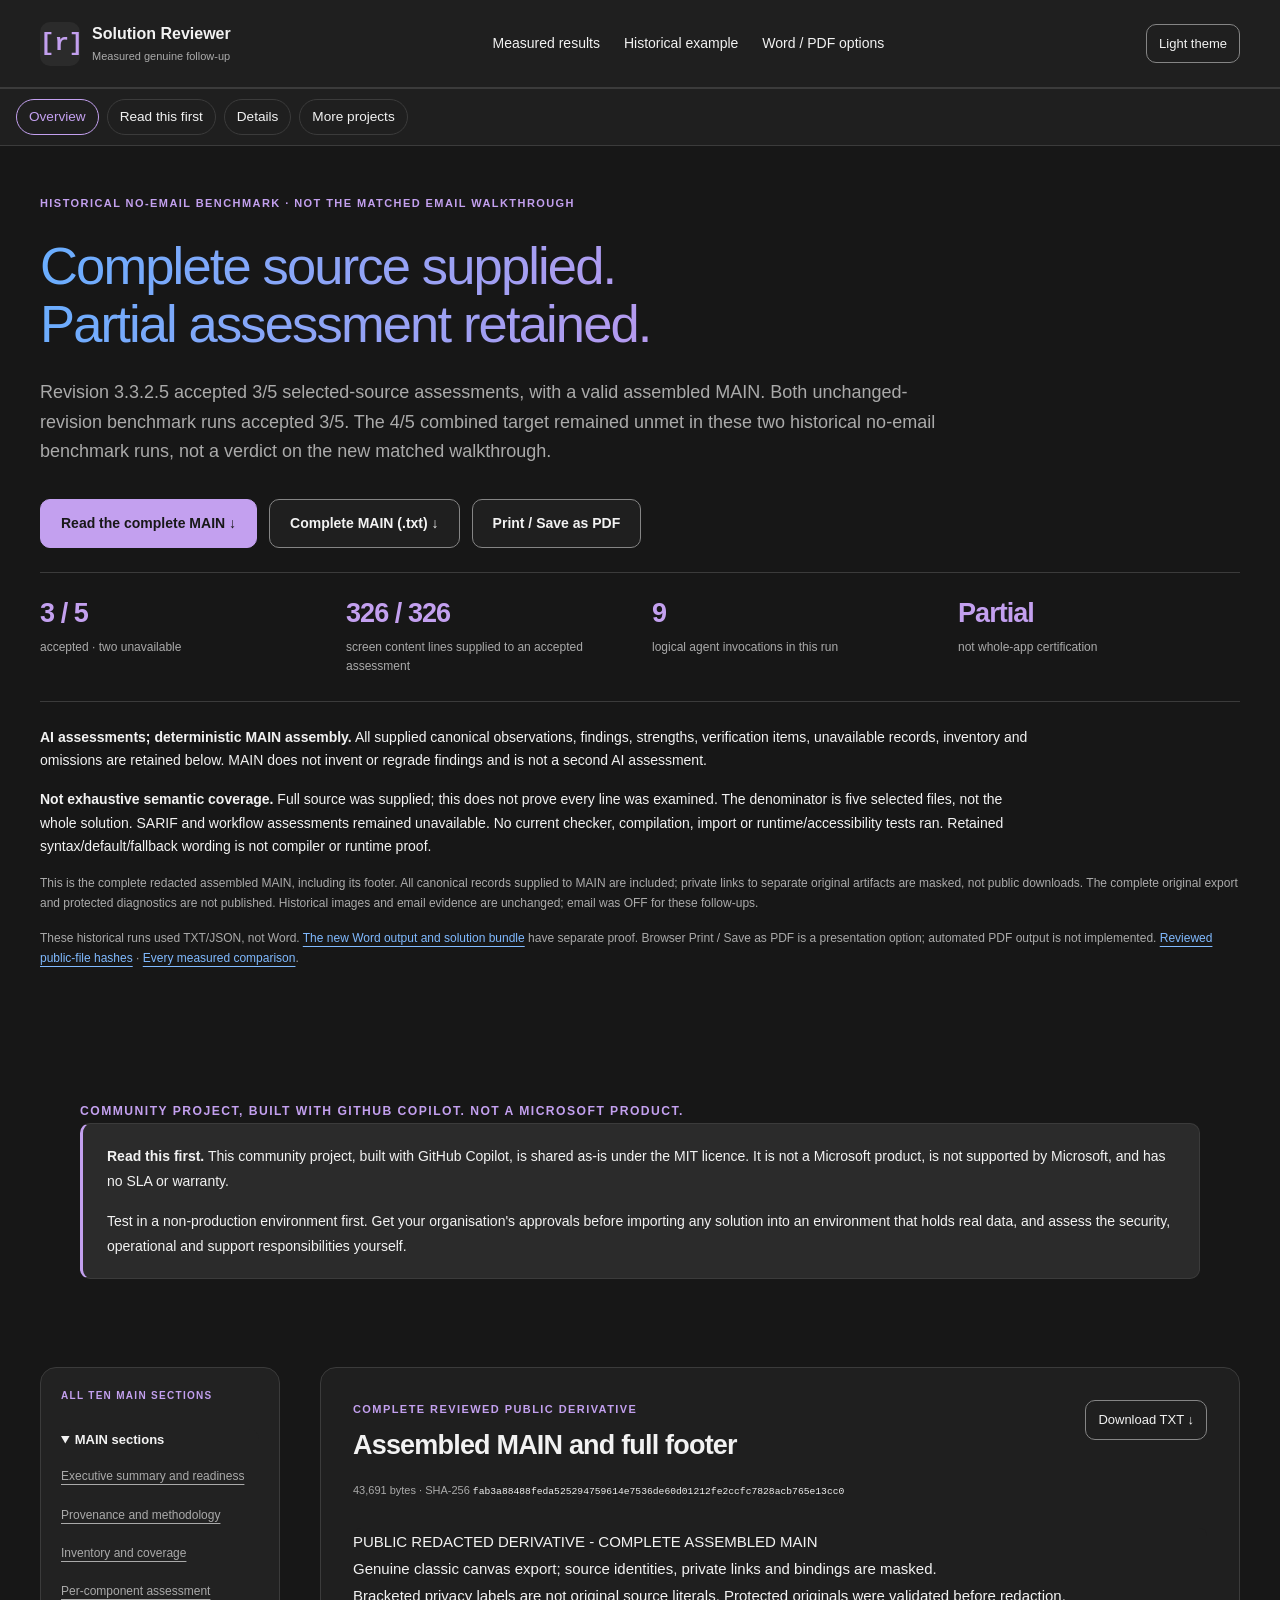
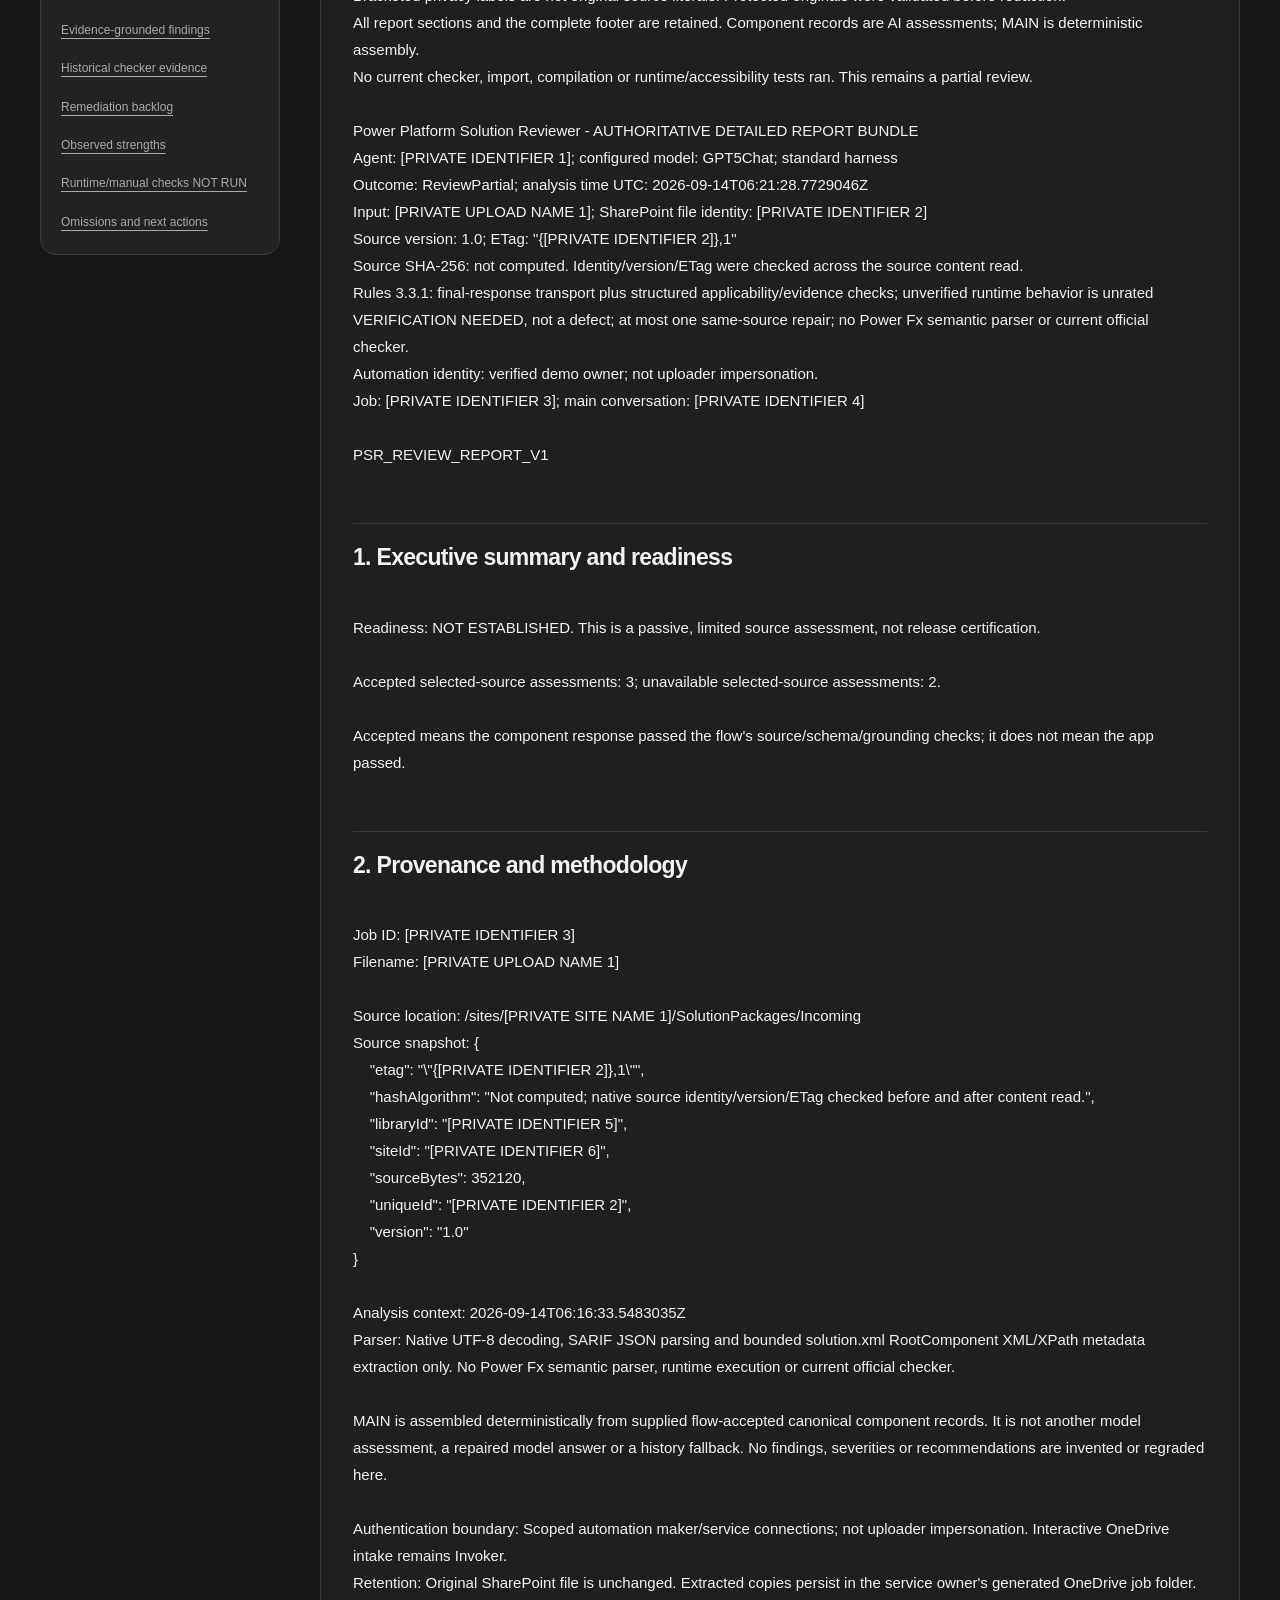
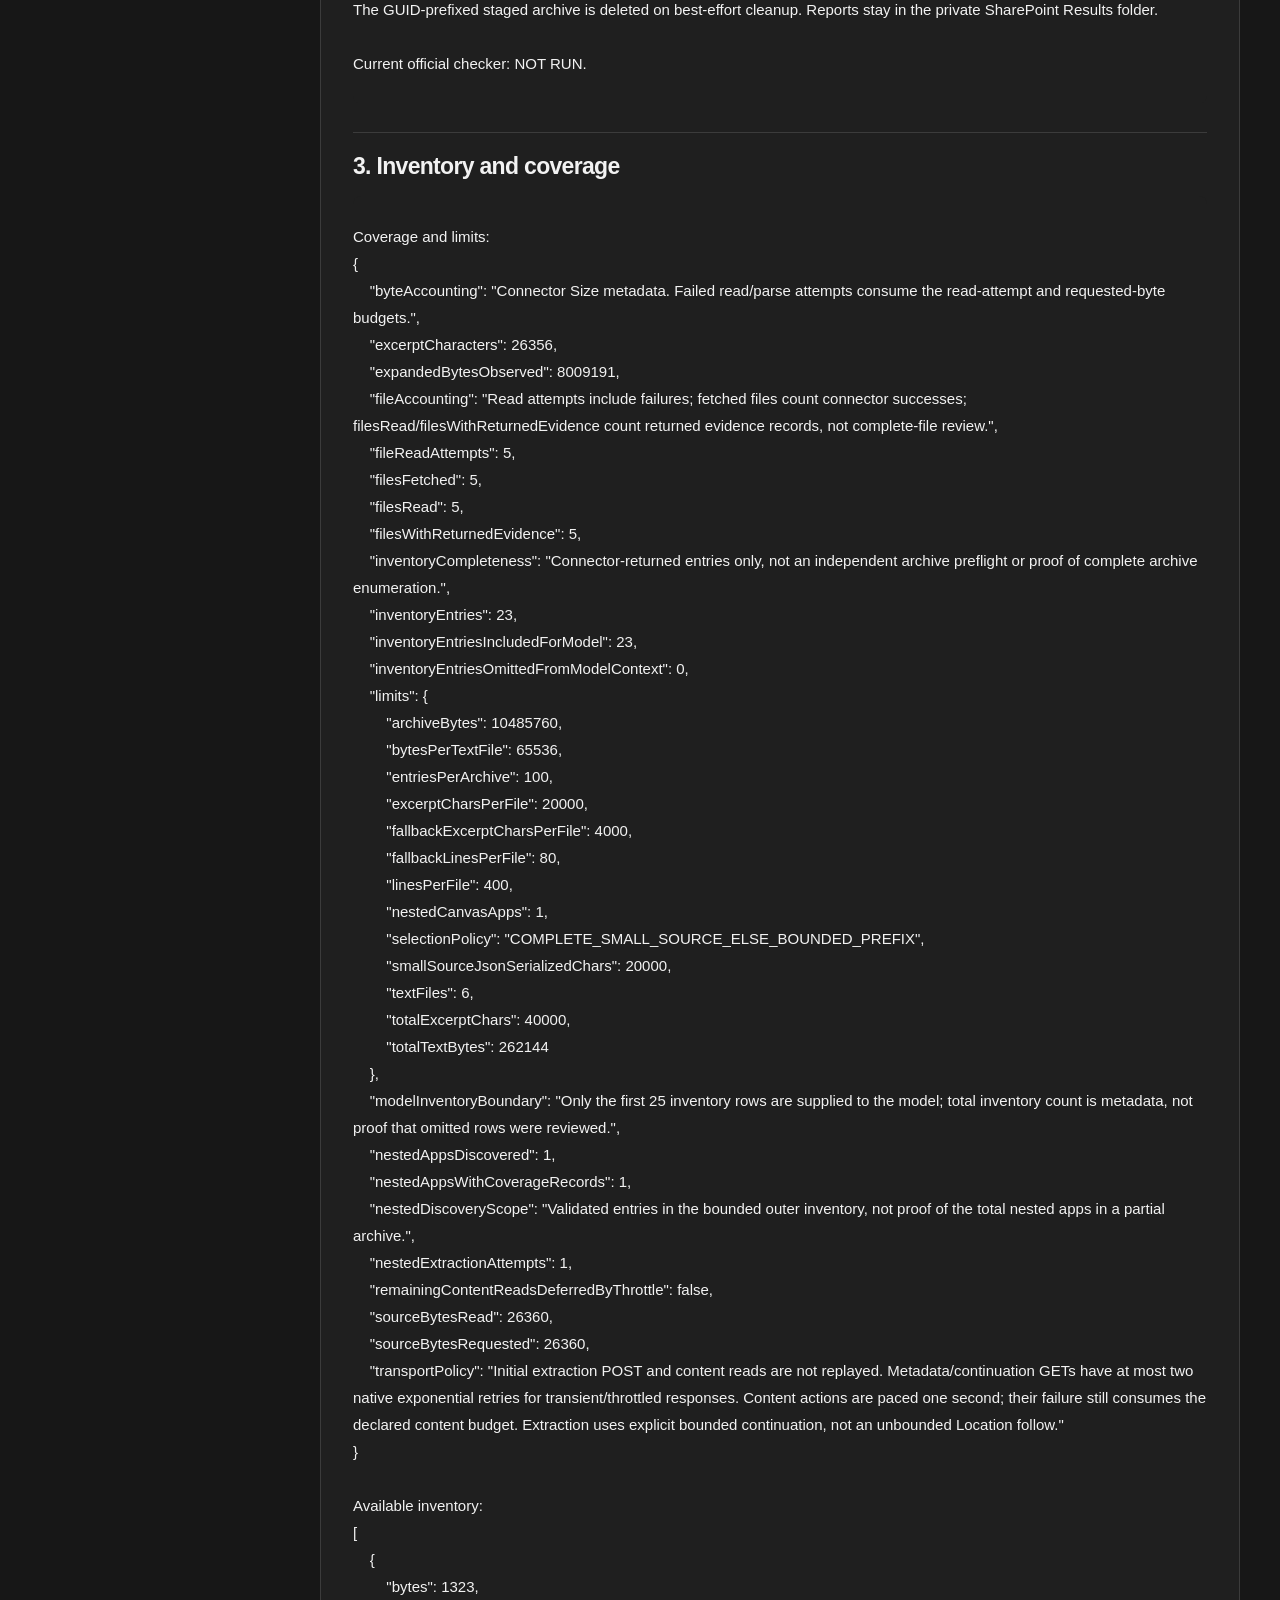
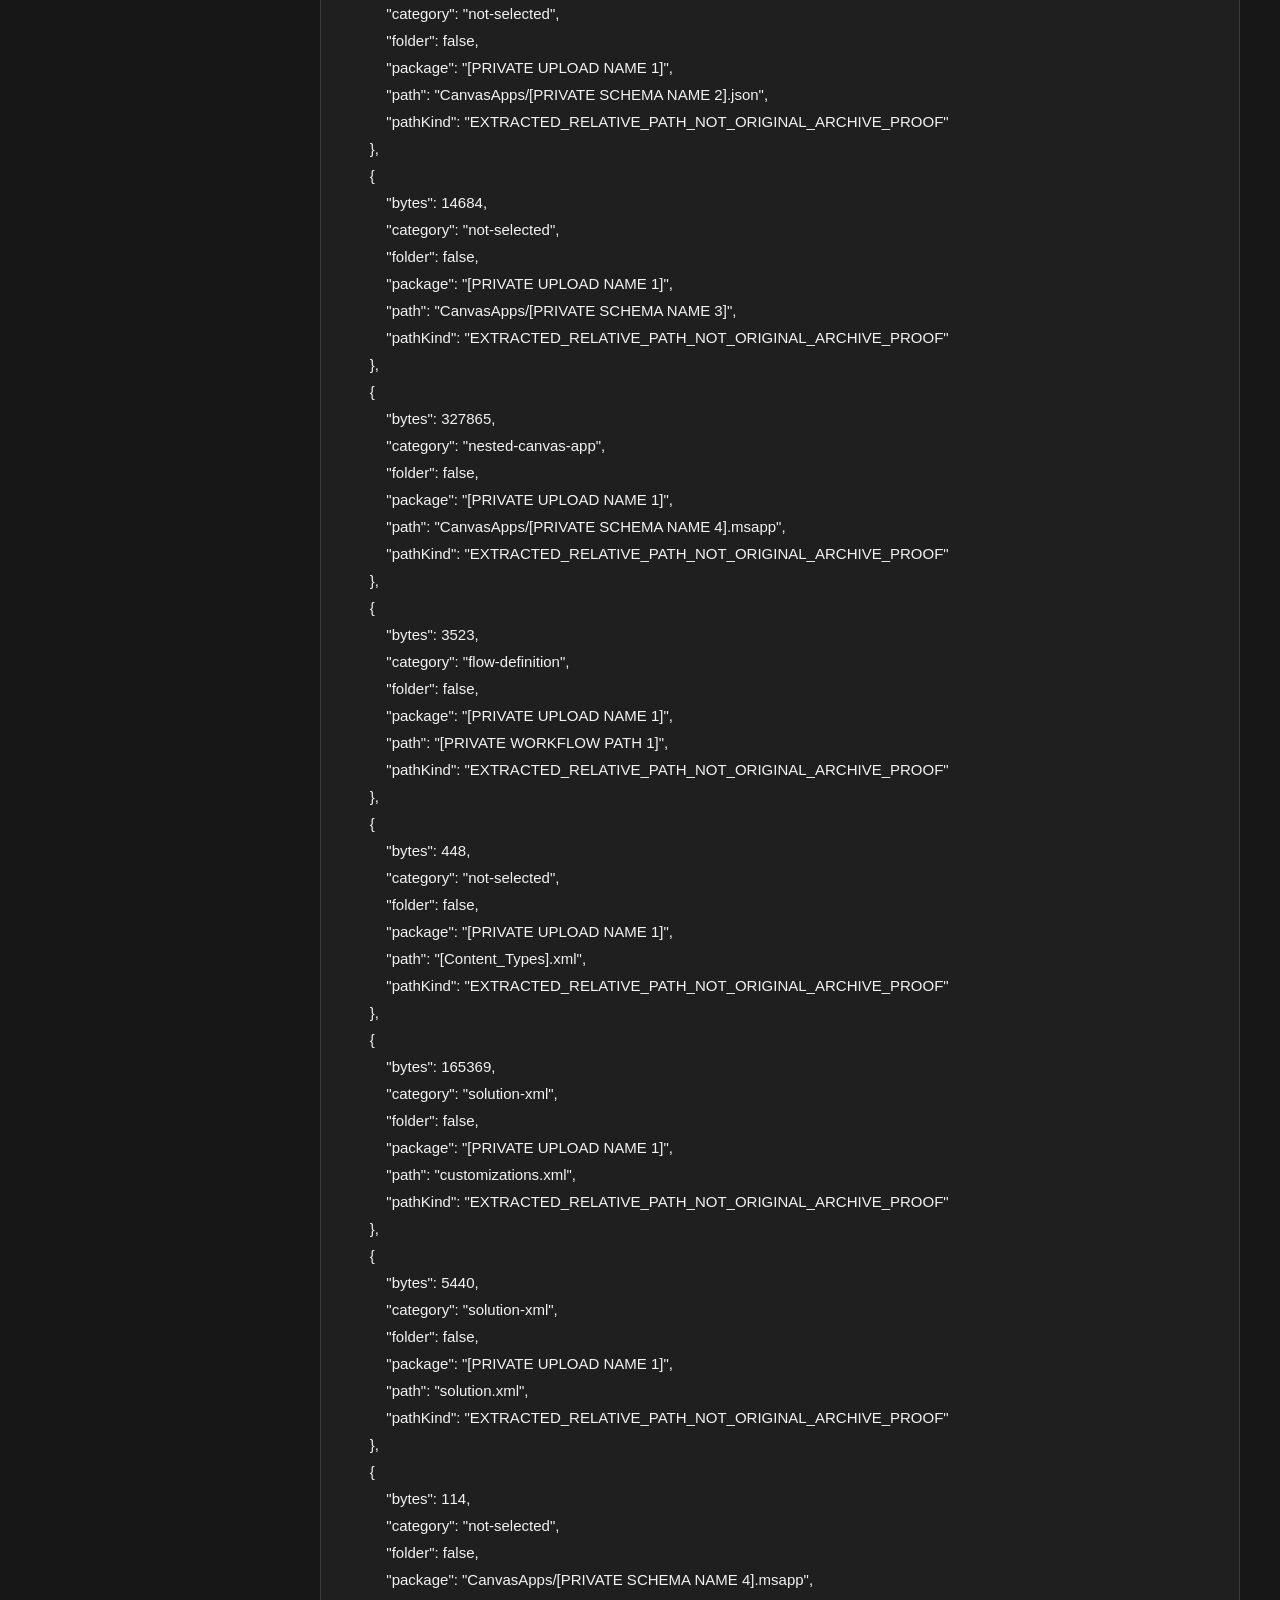
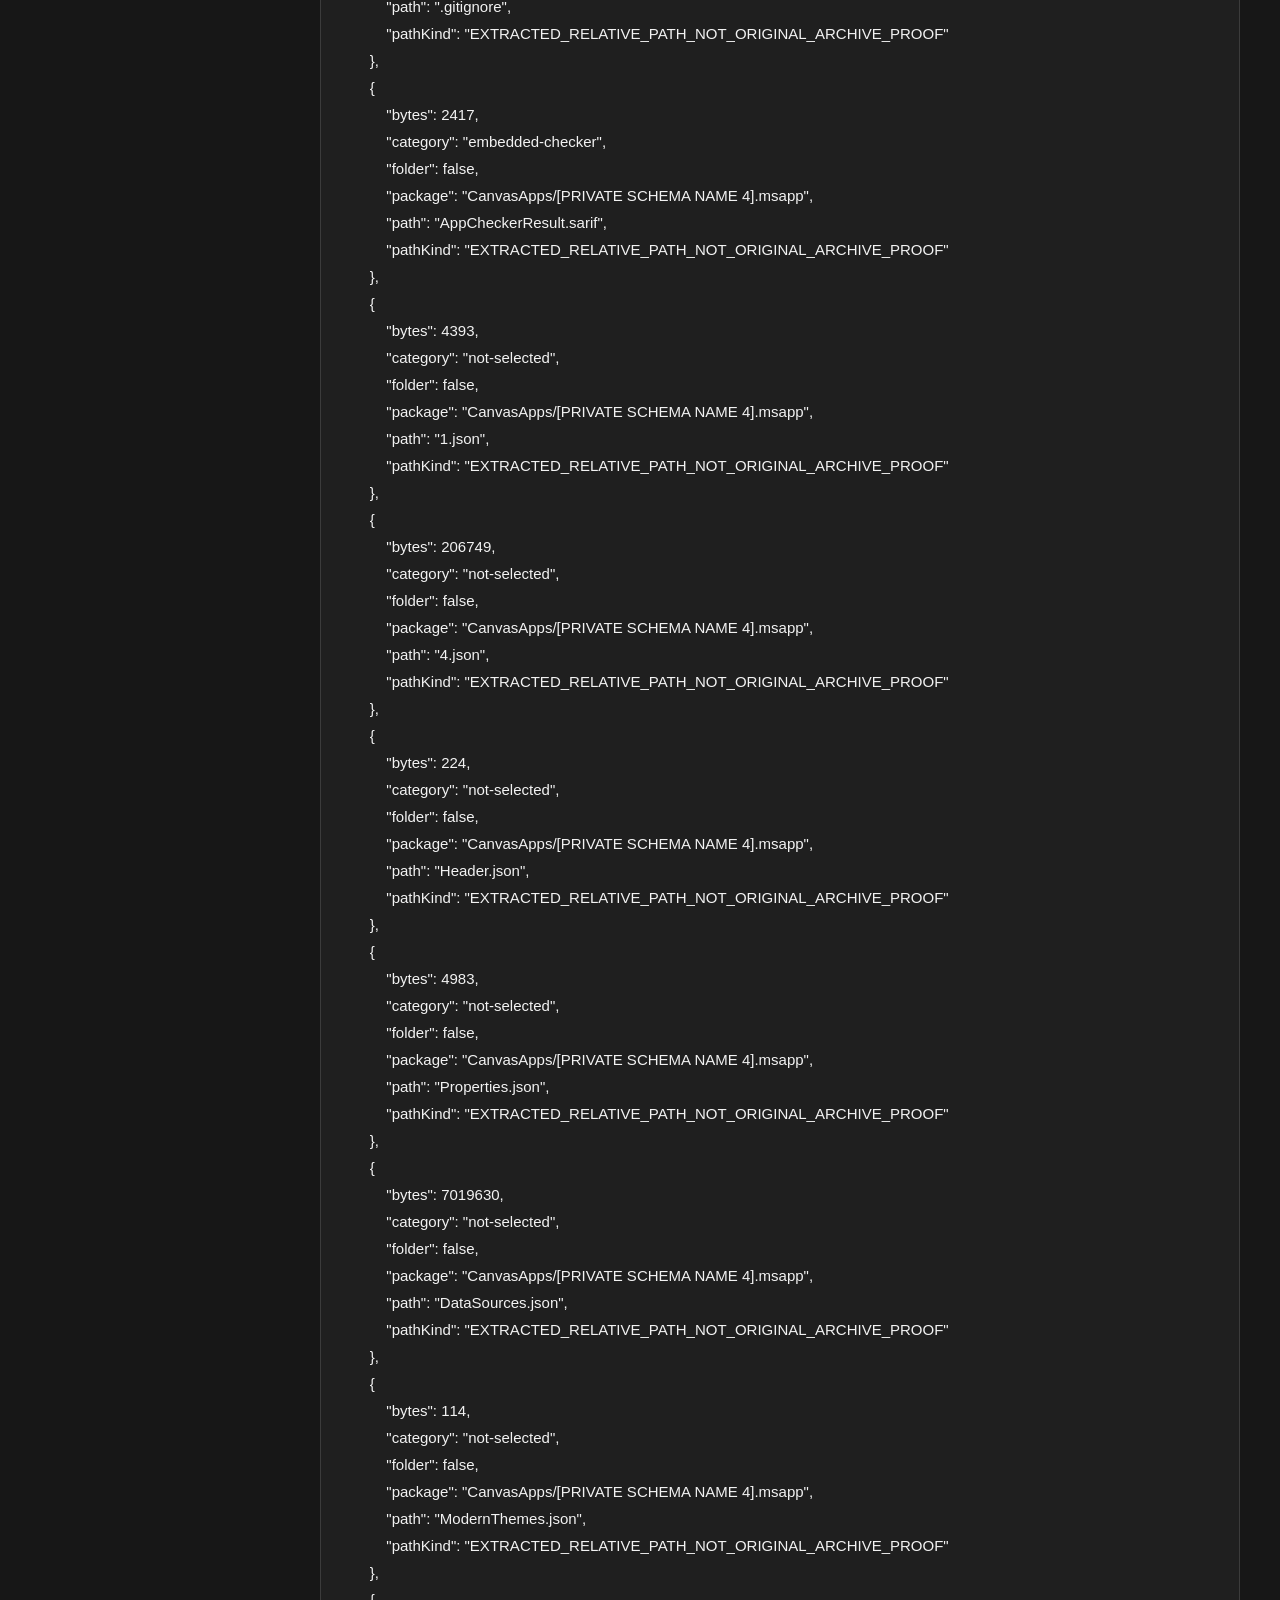
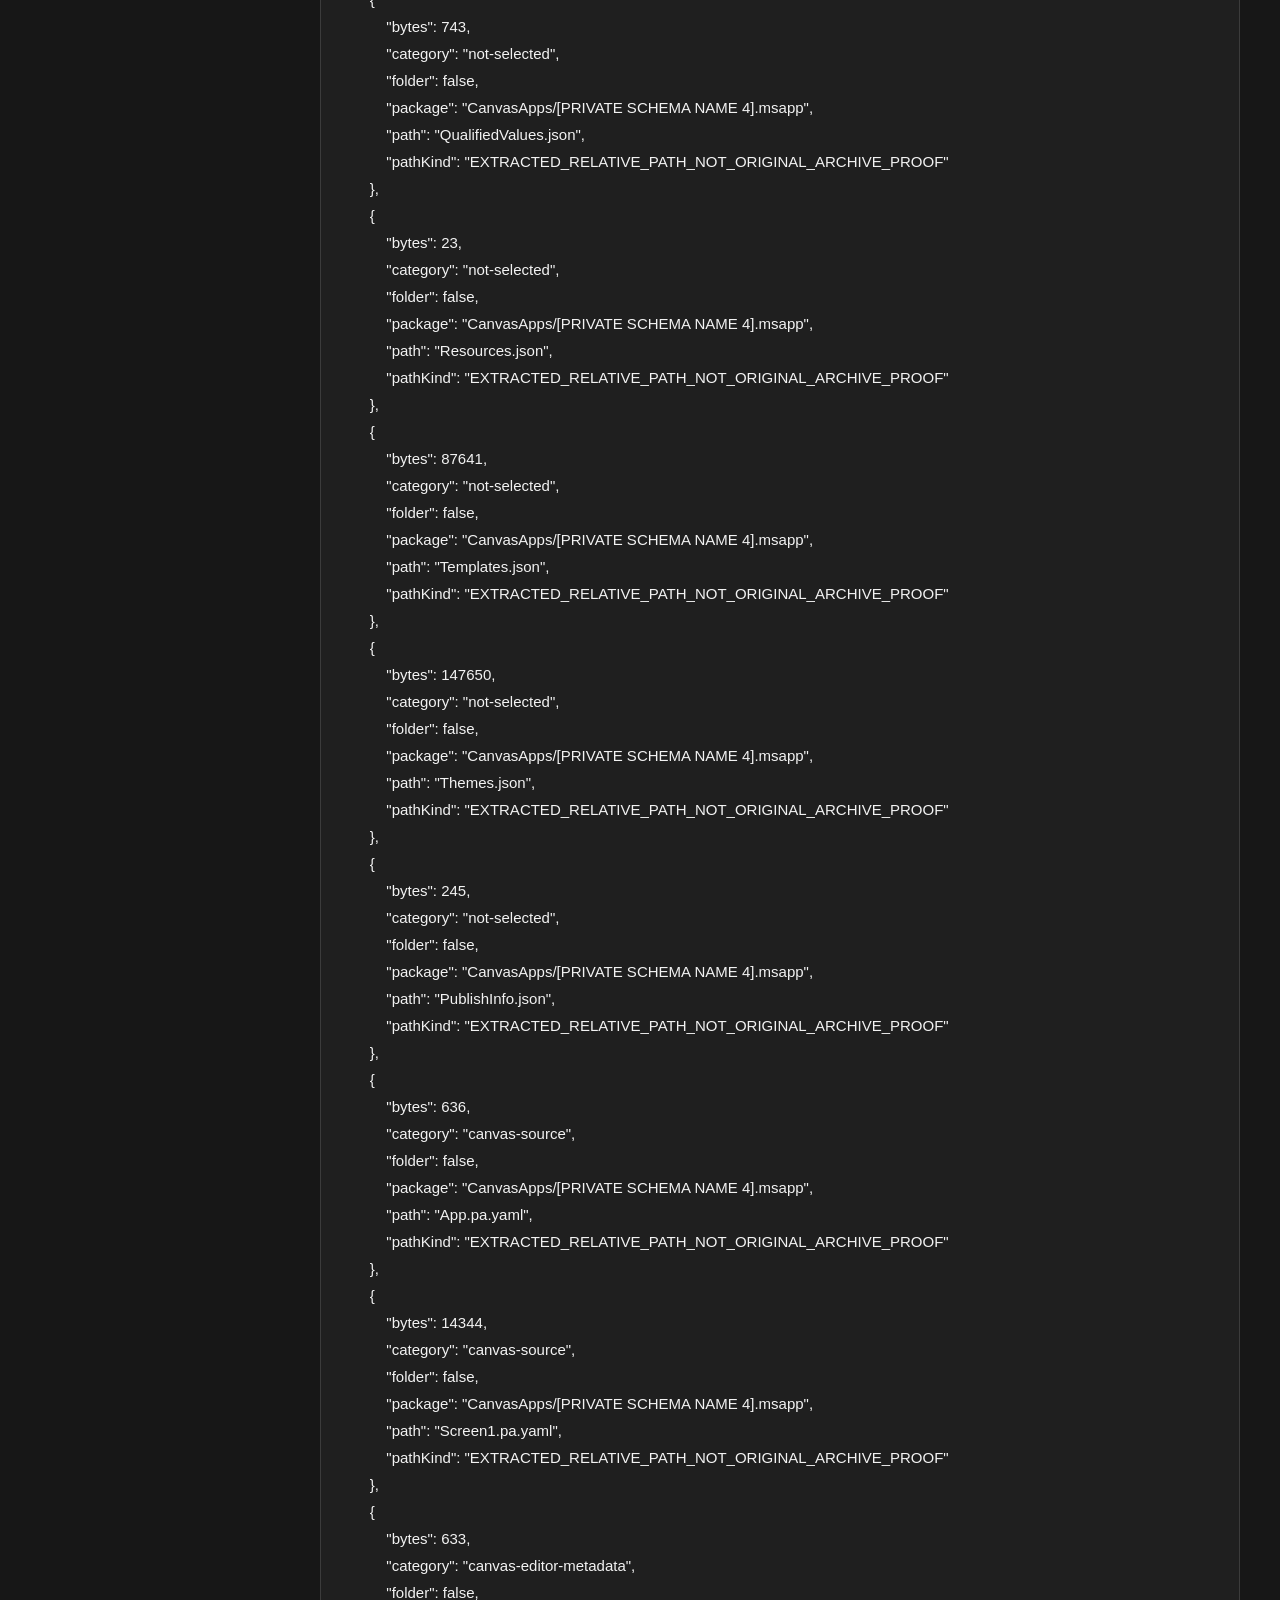
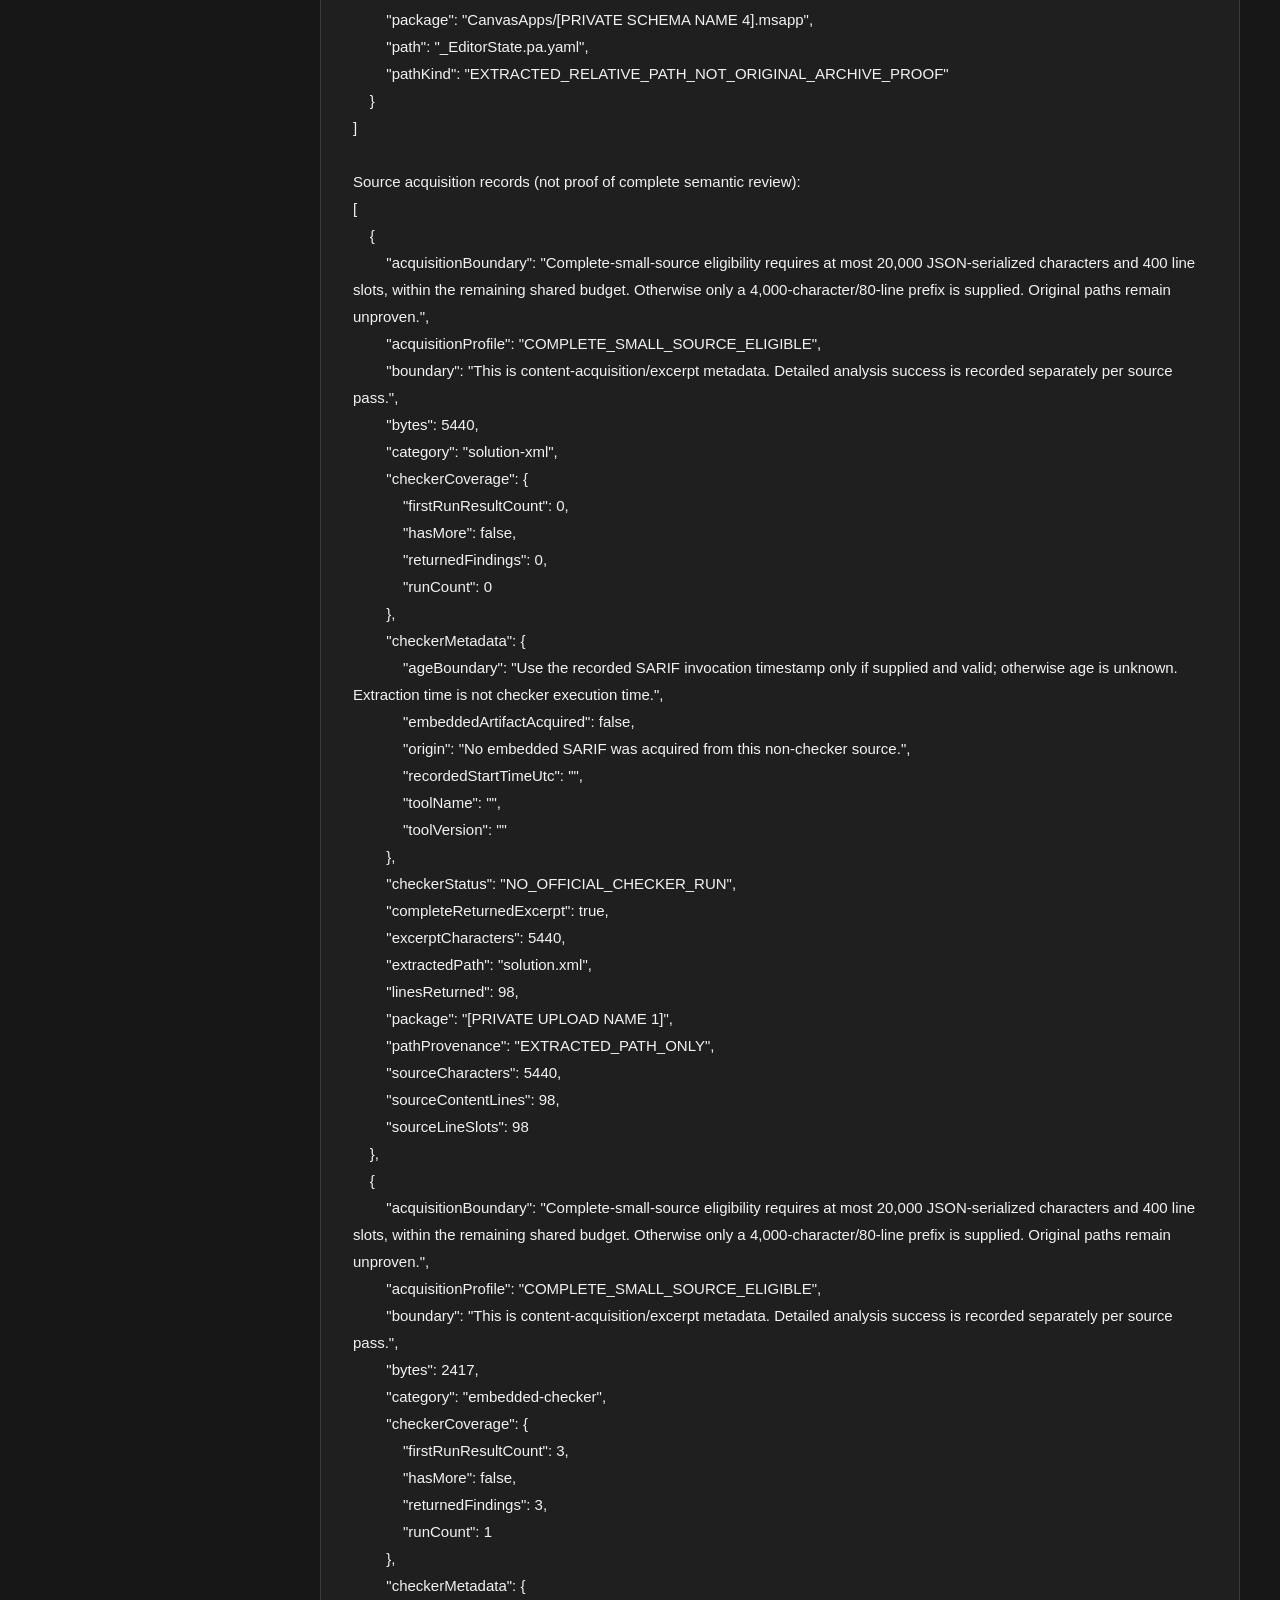
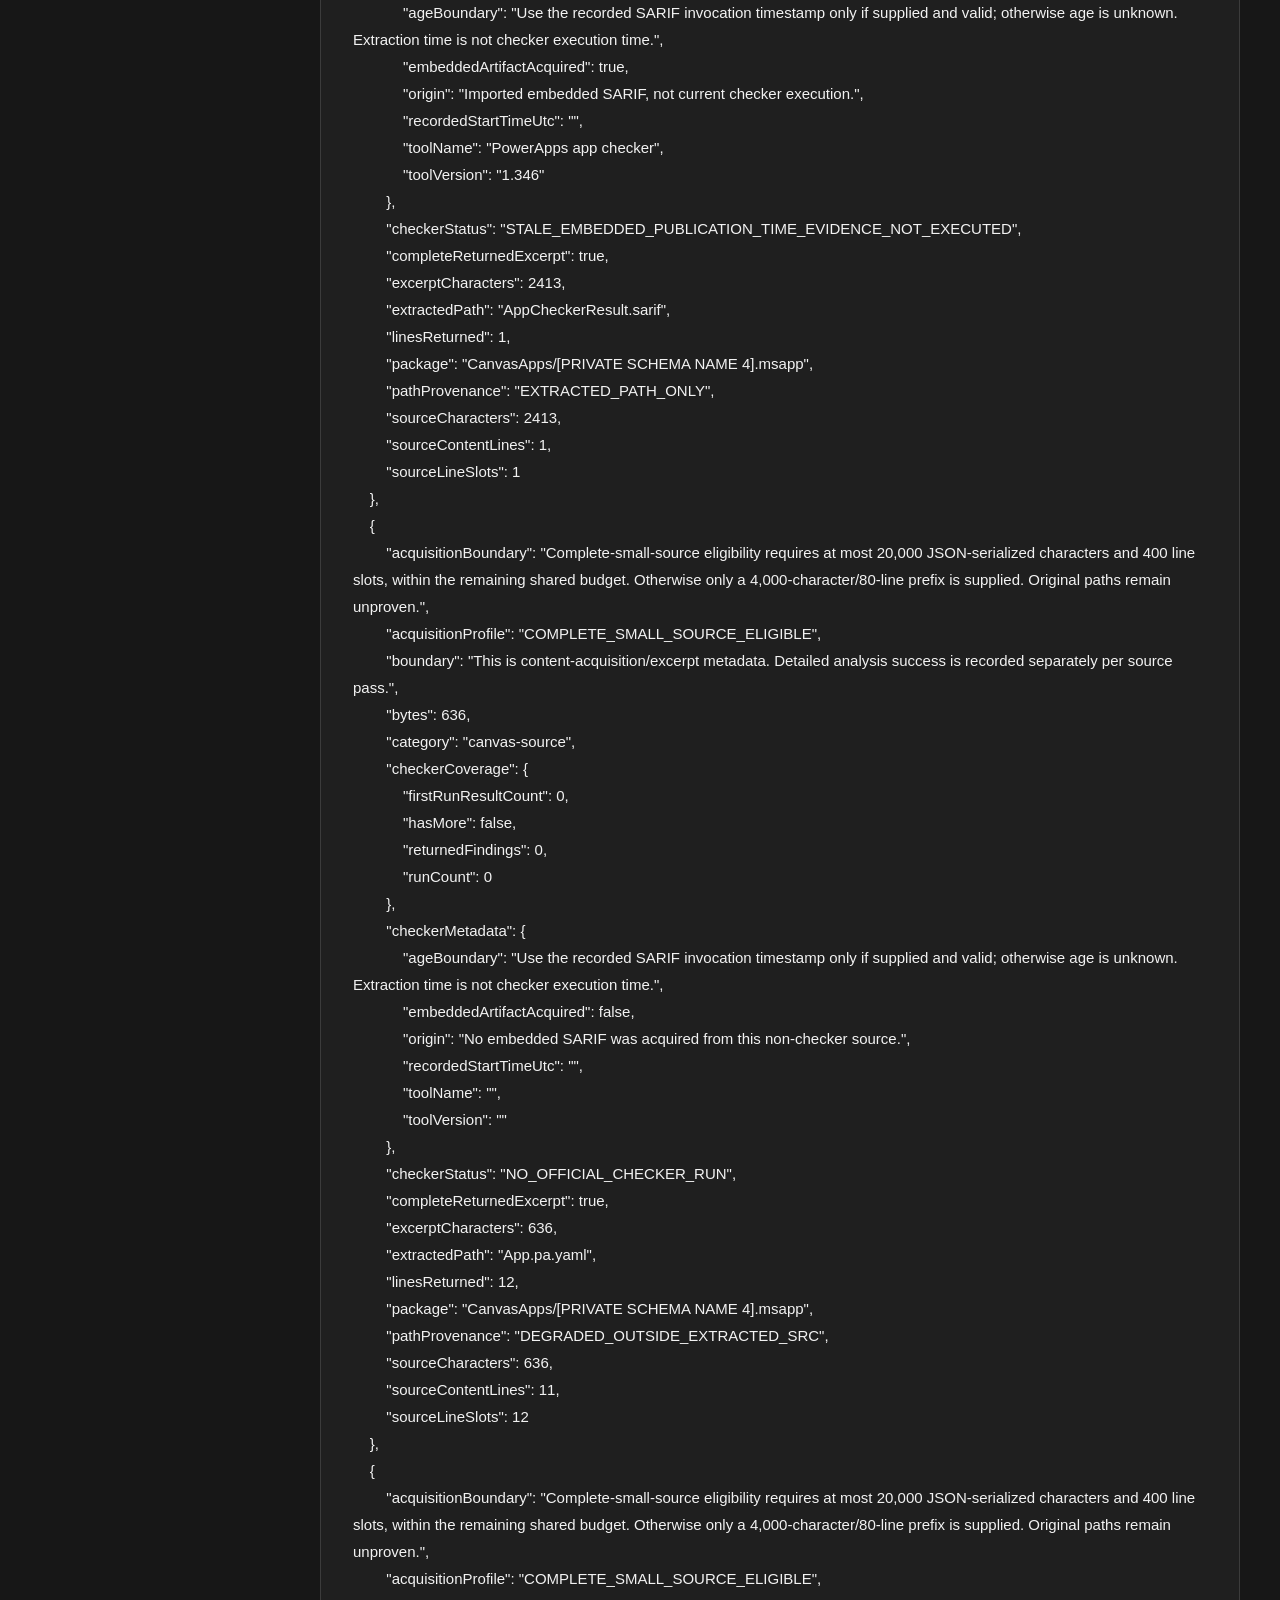
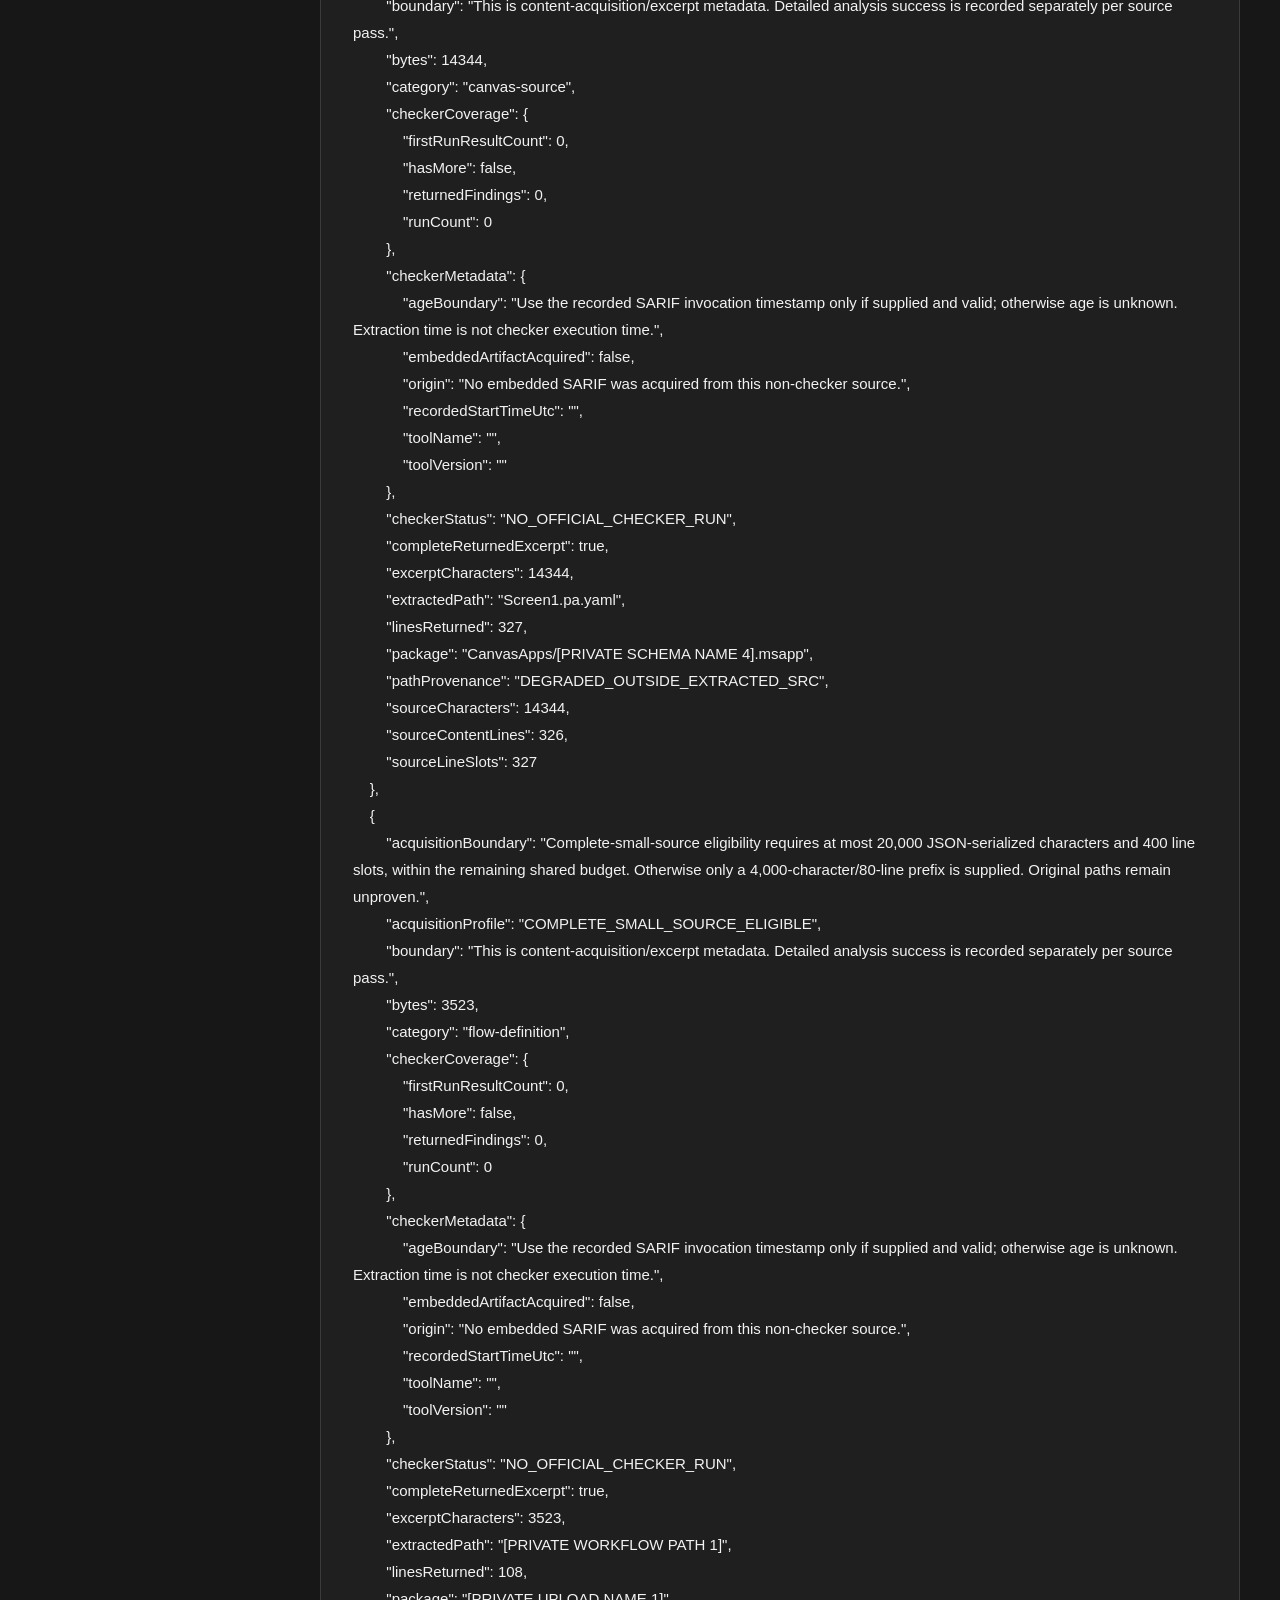
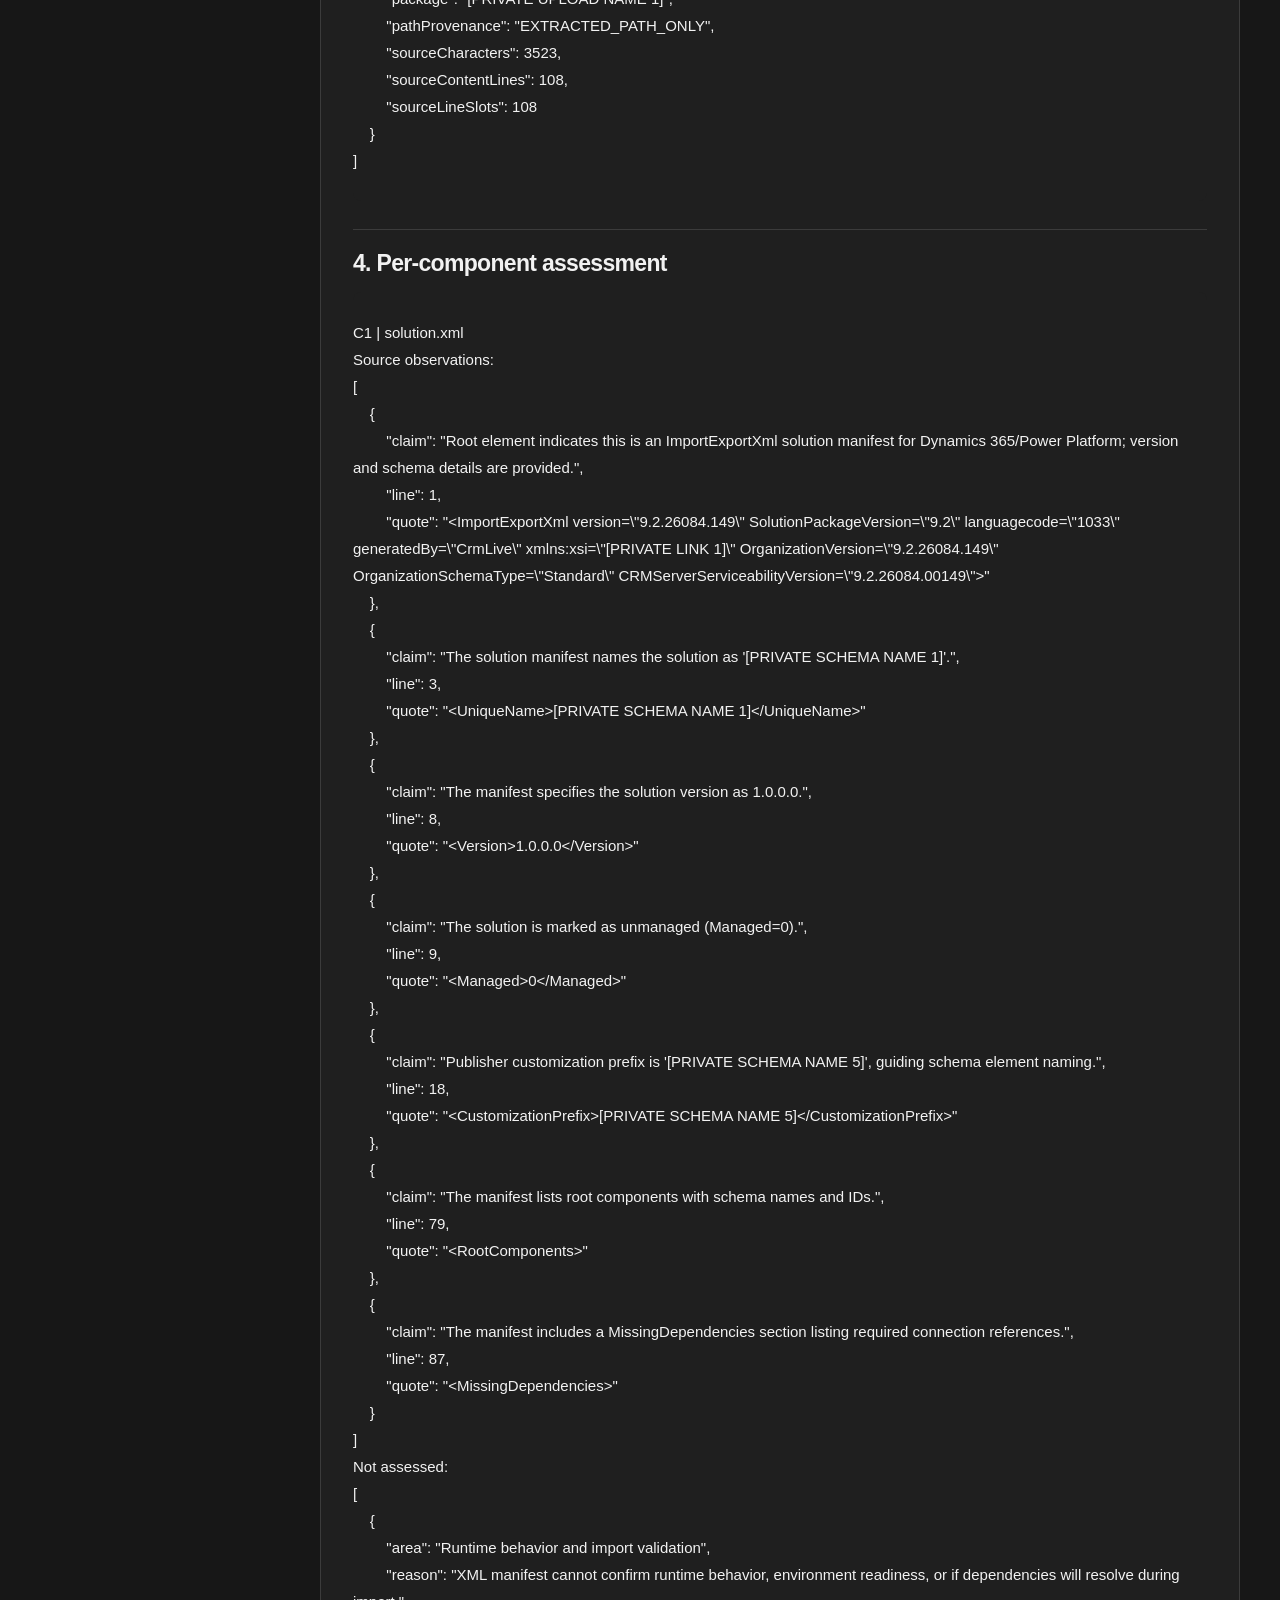
==== commit 6c8a9188: "Add community project, built with GitHub Copilot, MIT and as-is notices Co-authored-by: Copilot App " ====
--- a/follow-up.html
+++ b/follow-up.html
@@ -266,7 +266,7 @@
 <p class="example-boundary"><strong>AI assessments; deterministic MAIN assembly.</strong> All supplied canonical observations, findings, strengths, verification items, unavailable records, inventory and omissions are retained below. MAIN does not invent or regrade findings and is not a second AI assessment.</p>
 <p class="example-boundary"><strong>Not exhaustive semantic coverage.</strong> Full source was supplied; this does not prove every line was examined. The denominator is five selected files, not the whole solution. SARIF and workflow assessments remained unavailable. No current checker, compilation, import or runtime/accessibility tests ran. Retained syntax/default/fallback wording is not compiler or runtime proof.</p>
 <p class="fine-print">This is the complete redacted assembled MAIN, including its footer. All canonical records supplied to MAIN are included; private links to separate original artifacts are masked, not public downloads. The complete original export and protected diagnostics are not published. Historical images and email evidence are unchanged; email was OFF for these follow-ups.</p>
-<p class="fine-print">These historical runs used TXT/JSON, not Word. <a href="index.html#word-output">The new Word output and solution bundle</a> have separate proof. Browser Print / Save as PDF is a presentation option; automated PDF output is not implemented. <a href="examples/follow-up/provenance.json">Reviewed public-file hashes</a> &middot; <a href="examples/follow-up/results.json">Every measured comparison</a>.</p></section><!-- dl-hero:end --><section class="section wrap community-notice dl-reveal" id="read-this-first"><p class="pill">Community project. This is not a Microsoft product.</p><div class="notice"><p><strong>Read this first.</strong> This community project is shared as-is under the MIT licence. It is not a Microsoft product, is not supported by Microsoft, and has no SLA or warranty.</p><p>Test in a non-production environment first. Get your organisation's approvals before importing any solution into an environment that holds real data, and assess the security, operational and support responsibilities yourself.</p></div></section>
+<p class="fine-print">These historical runs used TXT/JSON, not Word. <a href="index.html#word-output">The new Word output and solution bundle</a> have separate proof. Browser Print / Save as PDF is a presentation option; automated PDF output is not implemented. <a href="examples/follow-up/provenance.json">Reviewed public-file hashes</a> &middot; <a href="examples/follow-up/results.json">Every measured comparison</a>.</p></section><!-- dl-hero:end --><section class="section wrap community-notice dl-reveal" id="read-this-first"><p class="pill">Community project, built with GitHub Copilot. Not a Microsoft product.</p><div class="notice"><p><strong>Read this first.</strong> This community project, built with GitHub Copilot, is shared as-is under the MIT licence. It is not a Microsoft product, is not supported by Microsoft, and has no SLA or warranty.</p><p>Test in a non-production environment first. Get your organisation's approvals before importing any solution into an environment that holds real data, and assess the security, operational and support responsibilities yourself.</p></div></section>
 <div class="report-layout"><aside class="example-toc" aria-label="Complete report contents"><p class="eyebrow">All ten MAIN sections</p><details open><summary>MAIN sections</summary><ol class="main-section-links"><li><a href="#main-section-1">Executive summary and readiness</a></li><li><a href="#main-section-2">Provenance and methodology</a></li><li><a href="#main-section-3">Inventory and coverage</a></li><li><a href="#main-section-4">Per-component assessment</a></li><li><a href="#main-section-5">Evidence-grounded findings</a></li><li><a href="#main-section-6">Historical checker evidence</a></li><li><a href="#main-section-7">Remediation backlog</a></li><li><a href="#main-section-8">Observed strengths</a></li><li><a href="#main-section-9">Runtime/manual checks NOT RUN</a></li><li><a href="#main-section-10">Omissions and next actions</a></li></ol></details></aside><div class="report-documents"><section class="example-document" id="main" aria-labelledby="main-title"><header class="document-header"><div><p class="eyebrow">Complete reviewed public derivative</p><h2 id="main-title">Assembled MAIN and full footer</h2></div><a class="small-button" href="examples/follow-up/complete-review.txt" download>Download TXT &darr;</a></header><p class="document-pin">43,691 bytes &middot; SHA-256 <code>fab3a88488feda525294759614e7536de60d01212fe2ccfc7828acb765e13cc0</code></p><div class="report-text" data-followup-text><pre><span aria-hidden="true"></span>PUBLIC REDACTED DERIVATIVE - COMPLETE ASSEMBLED MAIN
 Genuine classic canvas export; source identities, private links and bindings are masked.
 Bracketed privacy labels are not original source literals. Protected originals were validated before redaction.
@@ -1156,4 +1156,4 @@
 COMPLETE AVAILABLE INVENTORY: [PRIVATE LINK 5]
 ANALYZED / METADATA-ONLY / SKIPPED / UNSUPPORTED / FAILURE COVERAGE: [PRIVATE LINK 6]
 The main file plus every linked section and appendix is the authoritative report. No valid saved component finding text is shortened for email. Unknown original archive members, meaningful omitted sources and failed passes remain unreviewed; static analysis cannot certify runtime/accessibility/import readiness.</pre></div></section></div></div></main>
-<!-- dl-series:start --><section class="wrap dl-series" id="more-projects" aria-label="More community projects"><p class="eyebrow">More community projects</p><h2>More community projects</h2><div class="dl-series-grid"><a class="dl-series-card" href="https://ryanbowie.github.io/custom-agent-reporting-architecture/"><small>01</small><h3>Custom Agent Reporting &ndash; Architecture</h3><p>How a custom Power BI model can report on agents across Copilot Studio, Agent Builder and Microsoft Foundry. Documentation only.</p><span>Open &rarr;</span></a><a class="dl-series-card" href="https://ryanbowie.github.io/copilot-interaction-logging/"><small>02</small><h3>Copilot Interaction Logging</h3><p>Build guide: Copilot interaction records from the Purview audit log, collected into Dataverse by two Power Automate flows.</p><span>Open &rarr;</span></a><a class="dl-series-card" href="#top" aria-current="page"><small>03</small><h3>Power Platform Solution Reviewer</h3><p>A Copilot Studio agent that reviews Power Platform solutions, with a real canvas-app walkthrough, detailed output and setup guidance.</p><span>You are here</span></a><a class="dl-series-card" href="https://ryanbowie.github.io/copilot-studio-sharepoint-search-hub/"><small>04</small><h3>SharePoint Search Hub</h3><p>Hub-and-spoke SharePoint search in Copilot Studio, with caller-checked results, a private Excel export and a verified 512-item demo.</p><span>Open &rarr;</span></a><a class="dl-series-card" href="https://ryanbowie.github.io/copilot-studio-powerbi-agent/"><small>05</small><h3>Power BI Agent</h3><p>A standard Copilot Studio agent that writes DAX and queries Power BI semantic models as the signed-in user.</p><span>Open &rarr;</span></a><a class="dl-series-card" href="https://ryanbowie.github.io/copilot-studio-documentation-builder/"><small>06</small><h3>Documentation Builder</h3><p>Template-aligned Word and PowerPoint documents from Copilot Studio, comparing the Standard and GitHub Copilot harnesses.</p><span>Open &rarr;</span></a></div></section><!-- dl-series:end --><footer class="wrap site-footer"><p><strong>Power Platform Solution Reviewer</strong> &middot; MIT licence &middot; <a href="README.md">README</a> &middot; <a href="https://github.com/RyanBowie/copilot-studio-powerplatform-solution-reviewer-site/blob/main/LICENSE">LICENSE</a> &middot; <a href="#top">Back to top &uarr;</a></p><p>Provided as is, without warranty of any kind. You're responsible for assessing, operating and securing anything you deploy from this site.</p></footer></body></html>+<!-- dl-series:start --><section class="wrap dl-series" id="more-projects" aria-label="More community projects"><p class="eyebrow">More community projects</p><h2>More community projects</h2><div class="dl-series-grid"><a class="dl-series-card" href="https://ryanbowie.github.io/custom-agent-reporting-architecture/"><small>01</small><h3>Custom Agent Reporting &ndash; Architecture</h3><p>How a custom Power BI model can report on agents across Copilot Studio, Agent Builder and Microsoft Foundry. Documentation only.</p><span>Open &rarr;</span></a><a class="dl-series-card" href="https://ryanbowie.github.io/copilot-interaction-logging/"><small>02</small><h3>Copilot Interaction Logging</h3><p>Build guide: Copilot interaction records from the Purview audit log, collected into Dataverse by two Power Automate flows.</p><span>Open &rarr;</span></a><a class="dl-series-card" href="#top" aria-current="page"><small>03</small><h3>Power Platform Solution Reviewer</h3><p>A Copilot Studio agent that reviews Power Platform solutions, with a real canvas-app walkthrough, detailed output and setup guidance.</p><span>You are here</span></a><a class="dl-series-card" href="https://ryanbowie.github.io/copilot-studio-sharepoint-search-hub/"><small>04</small><h3>SharePoint Search Hub</h3><p>Hub-and-spoke SharePoint search in Copilot Studio, with caller-checked results, a private Excel export and a verified 512-item demo.</p><span>Open &rarr;</span></a><a class="dl-series-card" href="https://ryanbowie.github.io/copilot-studio-powerbi-agent/"><small>05</small><h3>Power BI Agent</h3><p>A standard Copilot Studio agent that writes DAX and queries Power BI semantic models as the signed-in user.</p><span>Open &rarr;</span></a><a class="dl-series-card" href="https://ryanbowie.github.io/copilot-studio-documentation-builder/"><small>06</small><h3>Documentation Builder</h3><p>Template-aligned Word and PowerPoint documents from Copilot Studio, comparing the Standard and GitHub Copilot harnesses.</p><span>Open &rarr;</span></a><a class="dl-series-card" href="https://ryanbowie.github.io/ai-video-creation-guide/"><small>07</small><h3>AI Video Creation Guide</h3><p>Make code-drawn animated videos from one prompt with Claude Opus 5.5 in the GitHub Copilot app, with prompts, skills and examples.</p><span>Open &rarr;</span></a></div></section><!-- dl-series:end --><footer class="wrap site-footer"><p><strong>Power Platform Solution Reviewer</strong> &middot; Community project built with GitHub Copilot &middot; MIT licence &middot; <a href="README.md">README</a> &middot; <a href="https://github.com/RyanBowie/copilot-studio-powerplatform-solution-reviewer-site/blob/main/LICENSE">LICENSE</a> &middot; <a href="#top">Back to top &uarr;</a></p><p>Not a Microsoft product or supported by Microsoft. Provided as is, without warranty of any kind. You're responsible for assessing, operating and securing anything you deploy from this site.</p></footer></body></html>
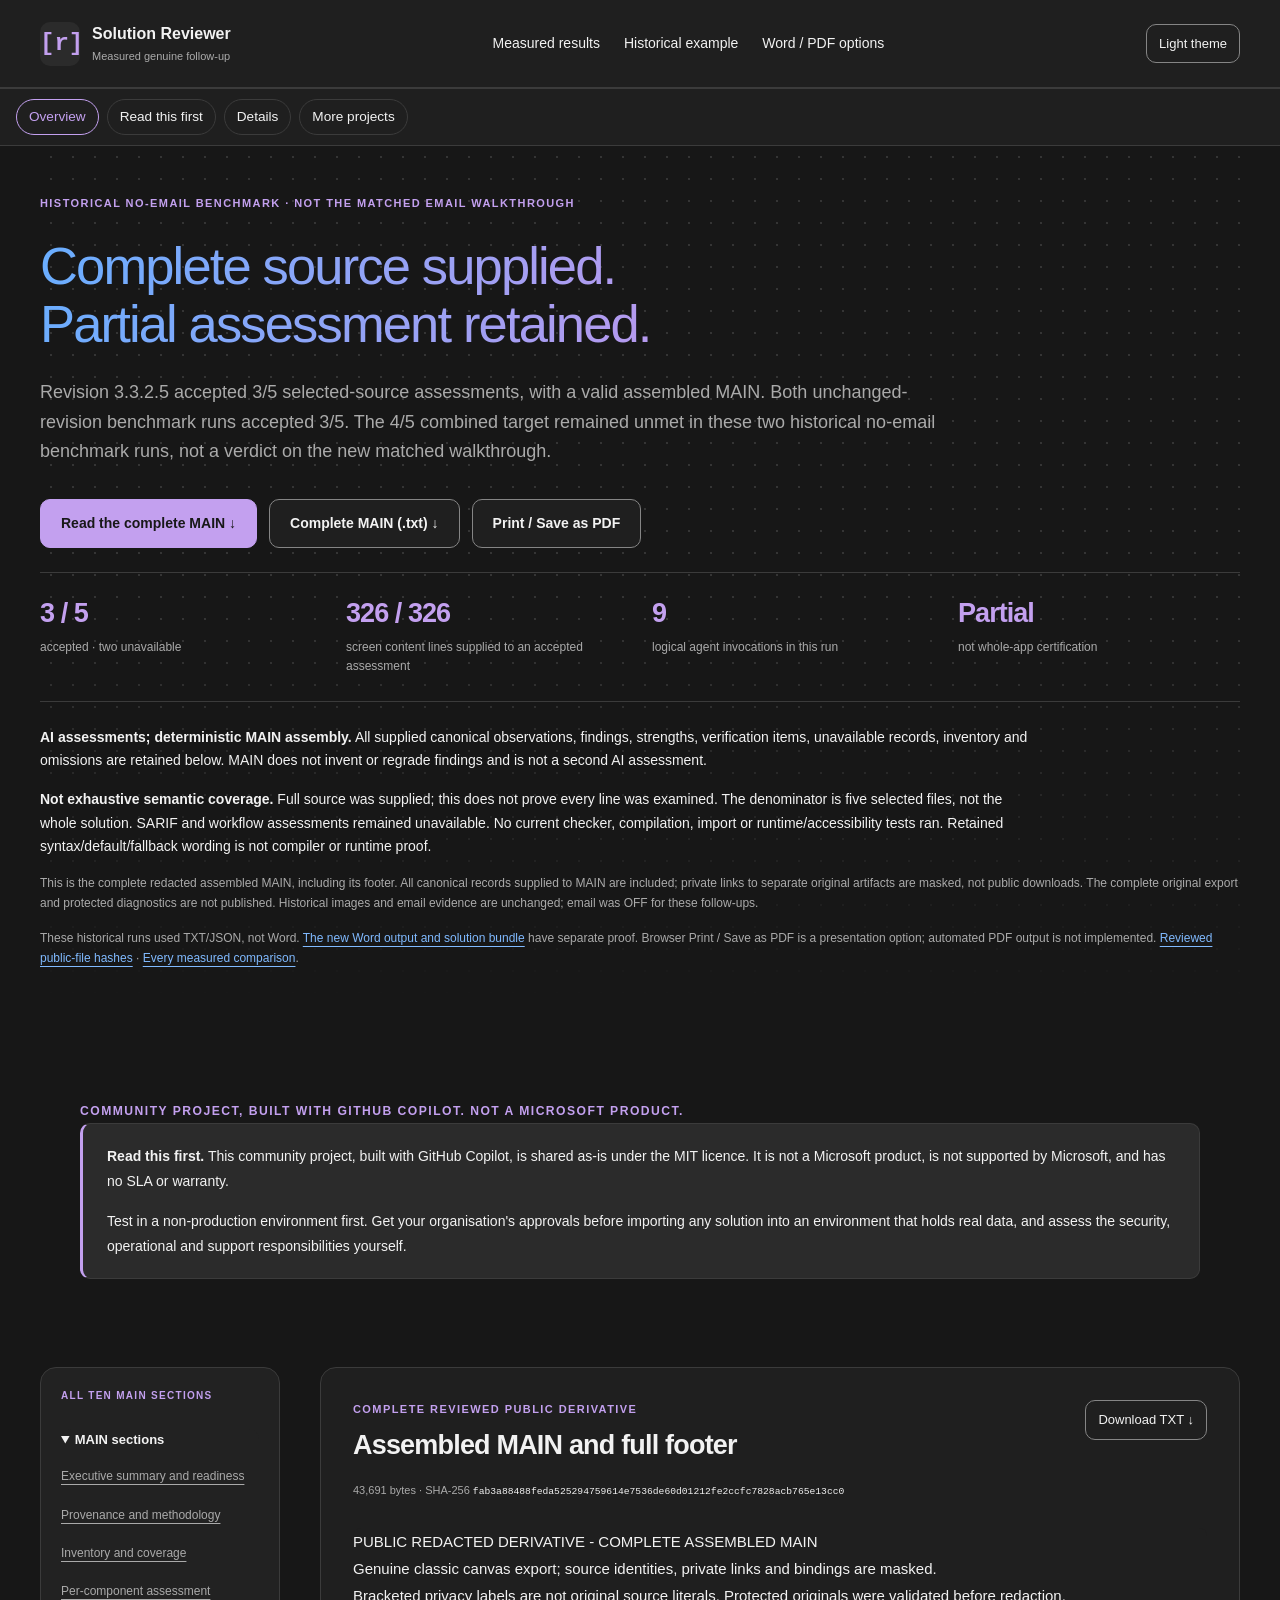
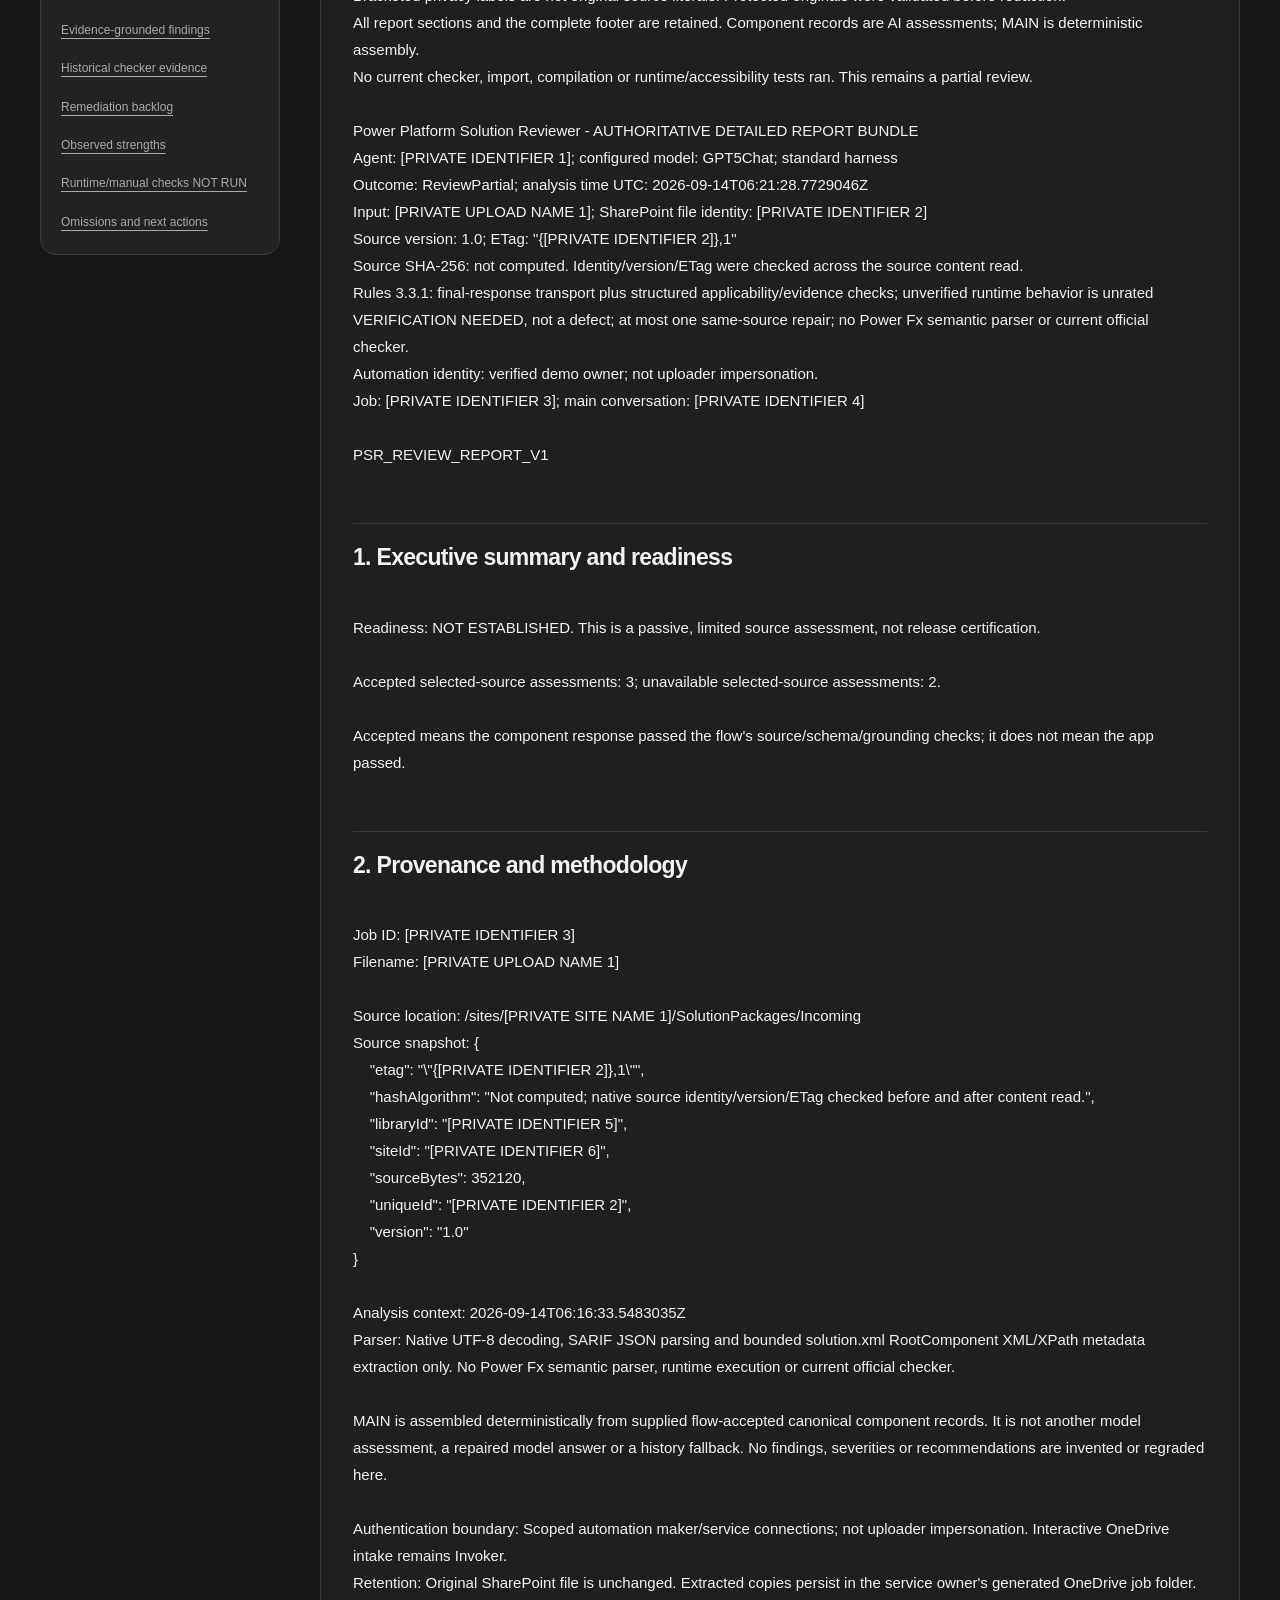
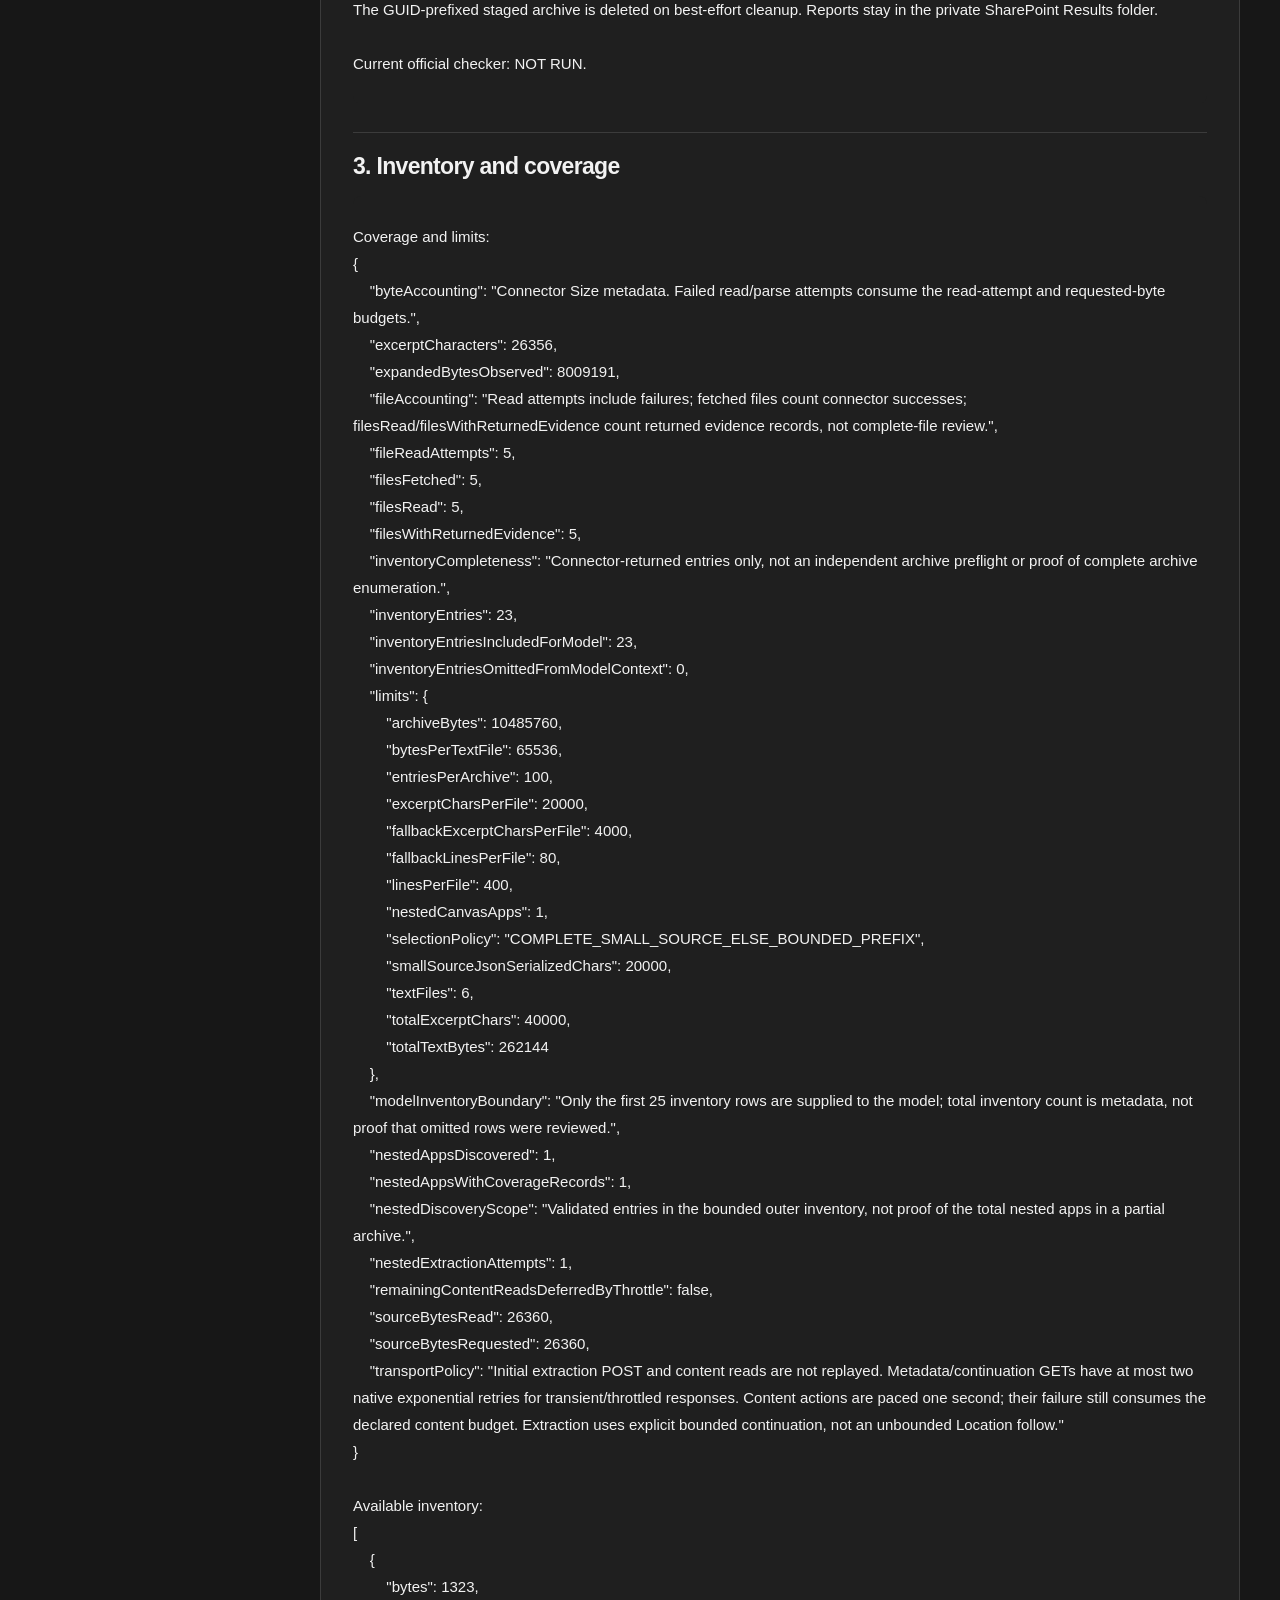
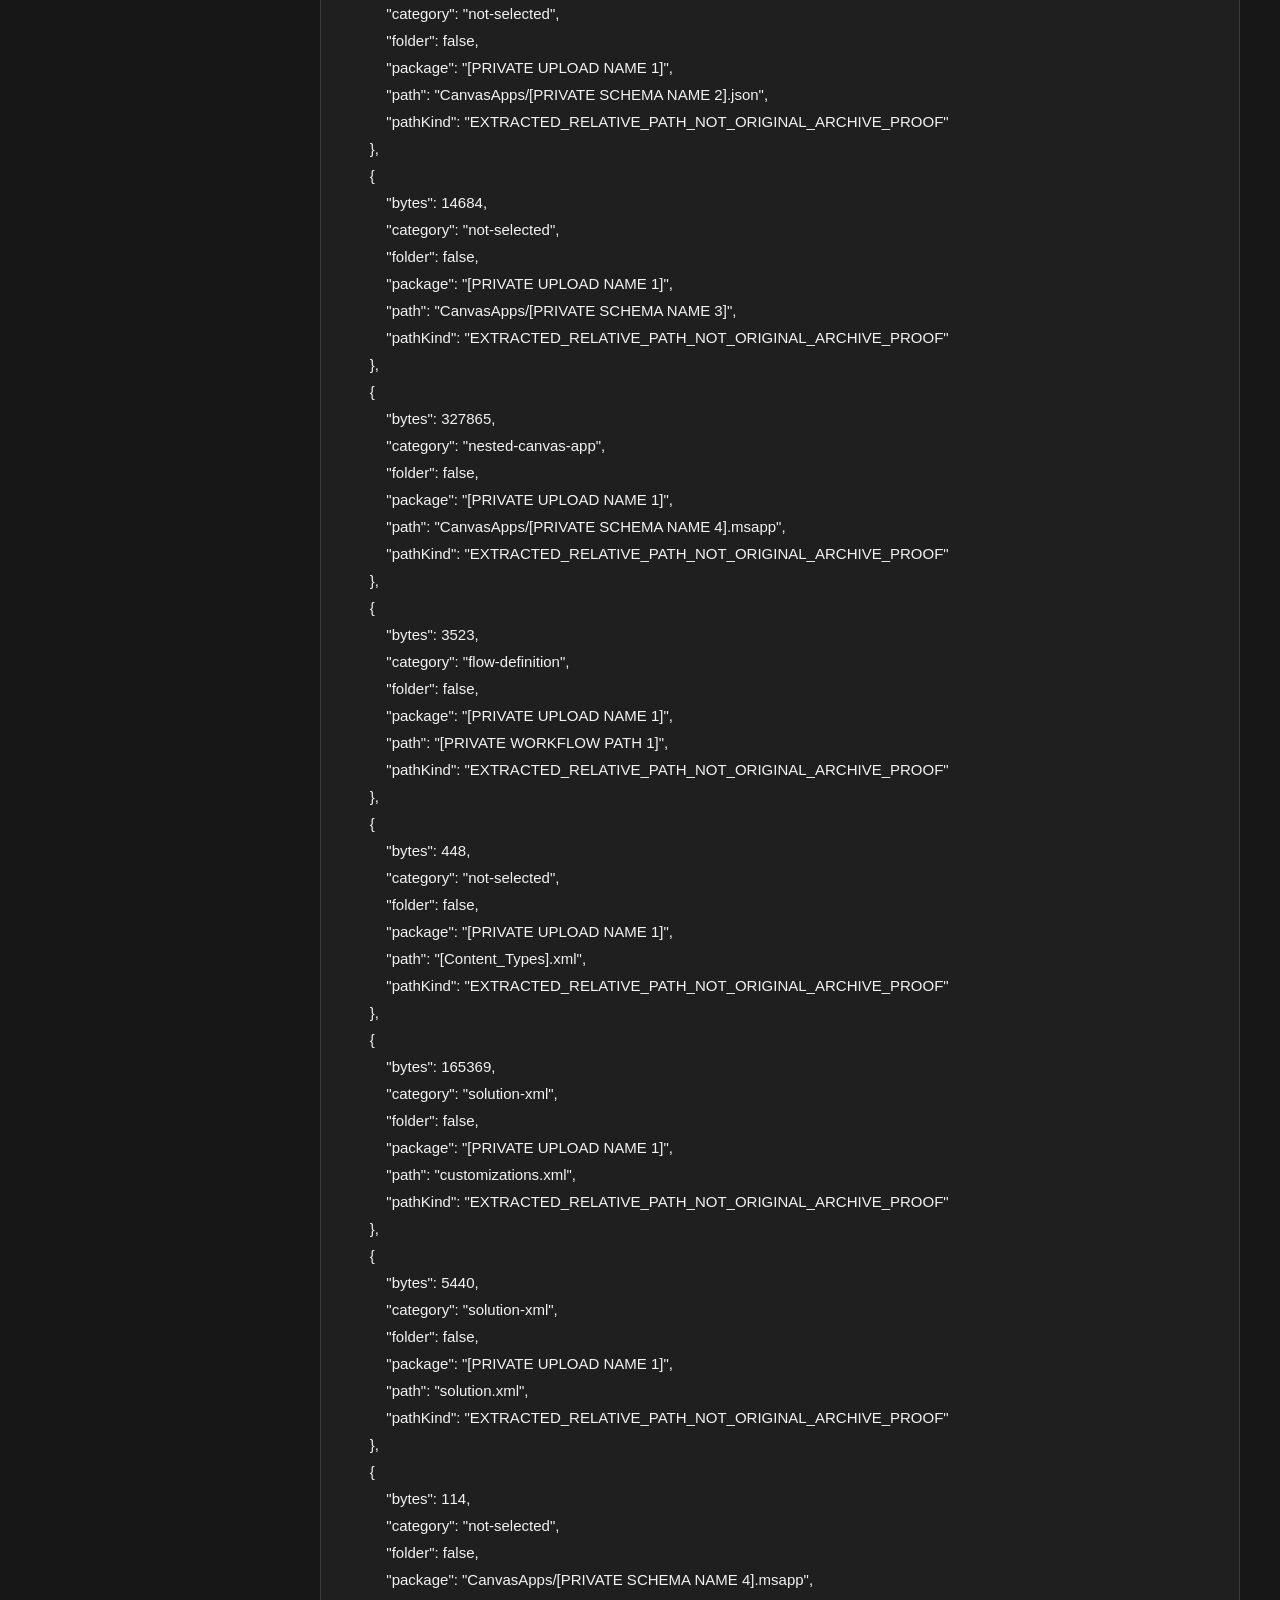
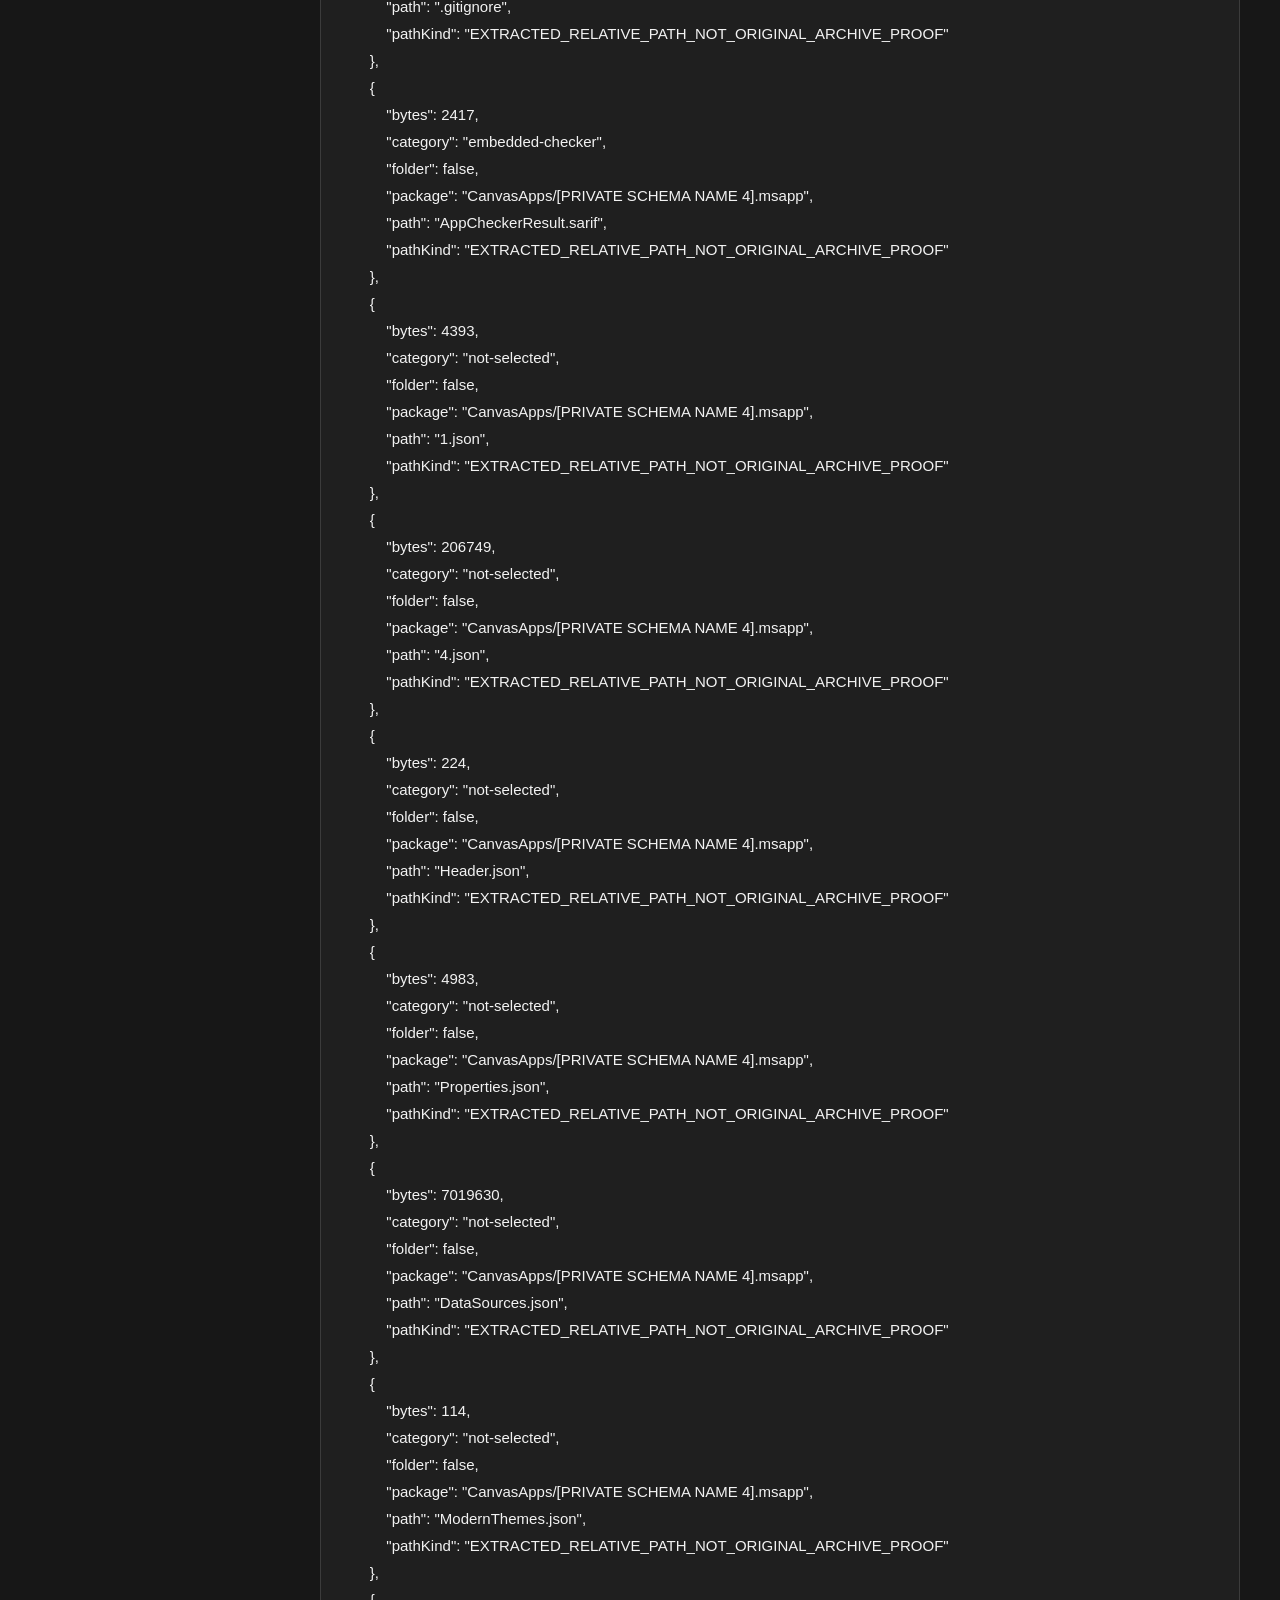
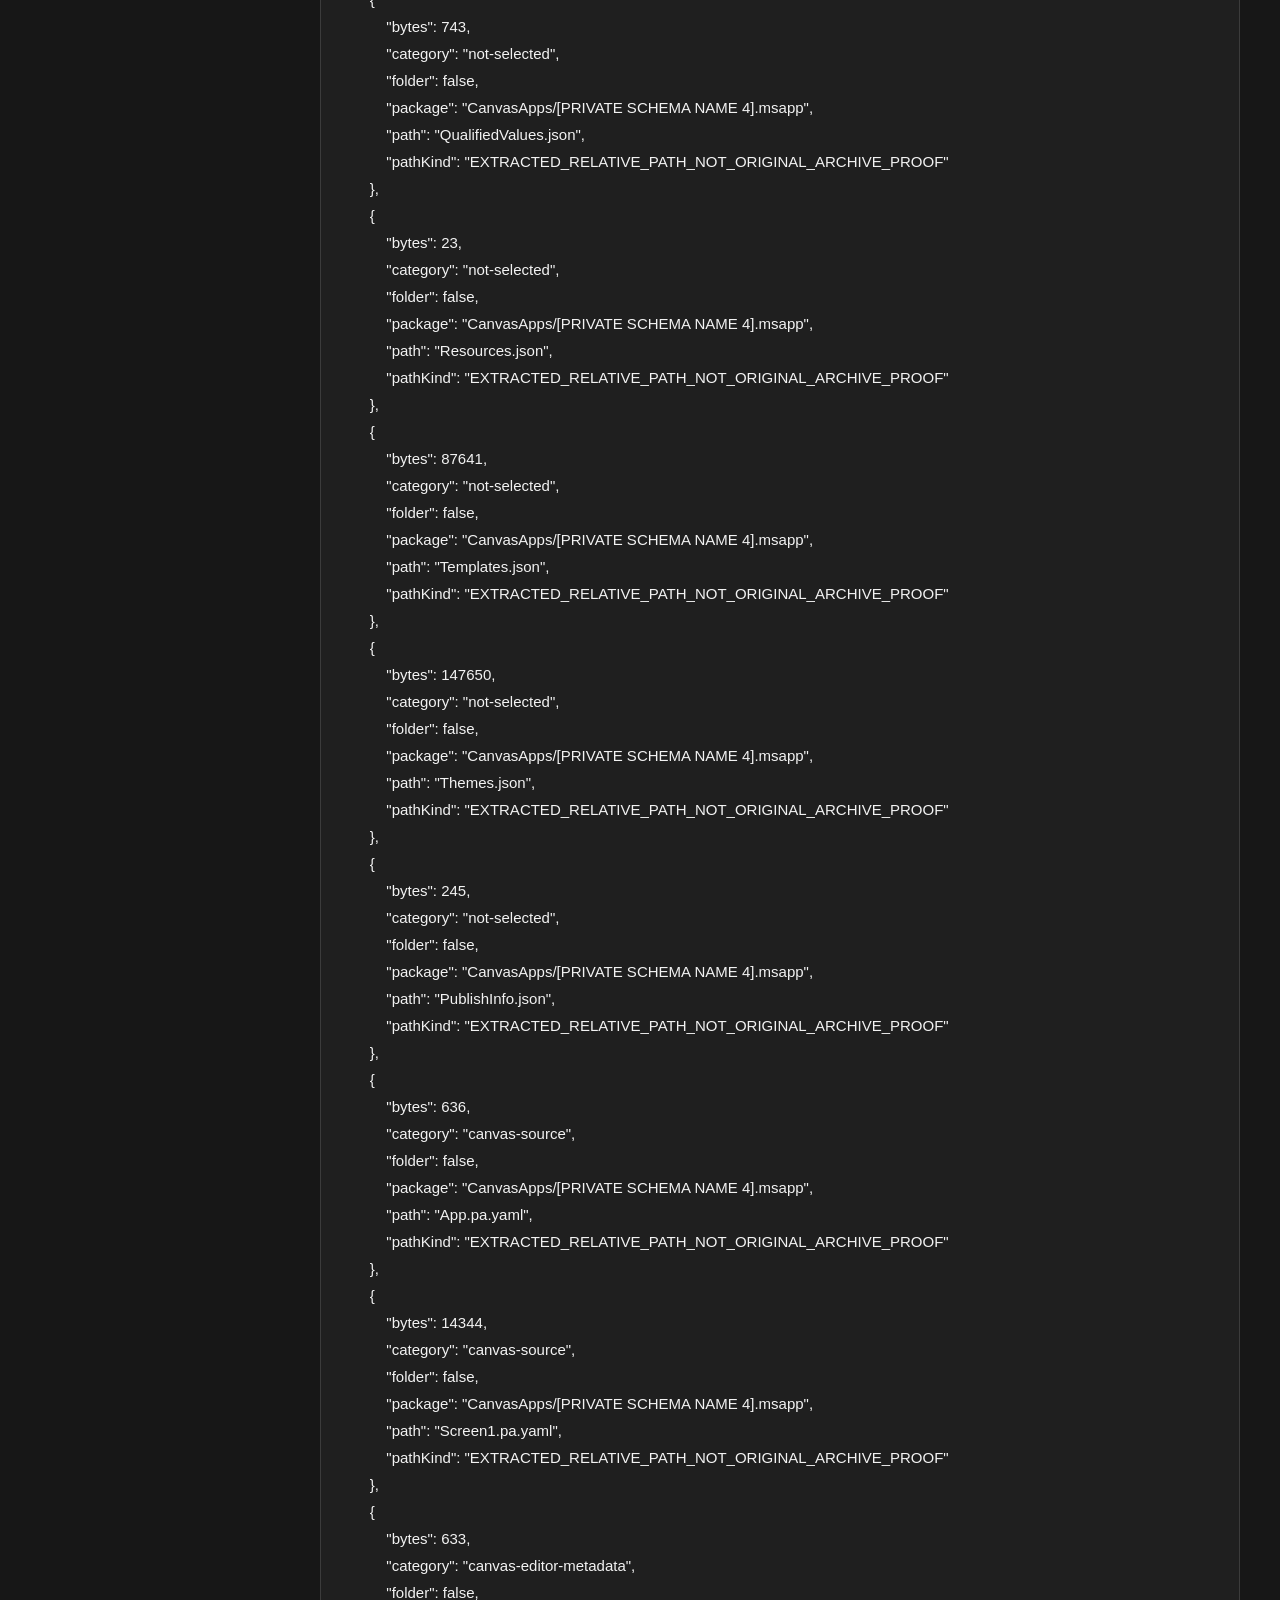
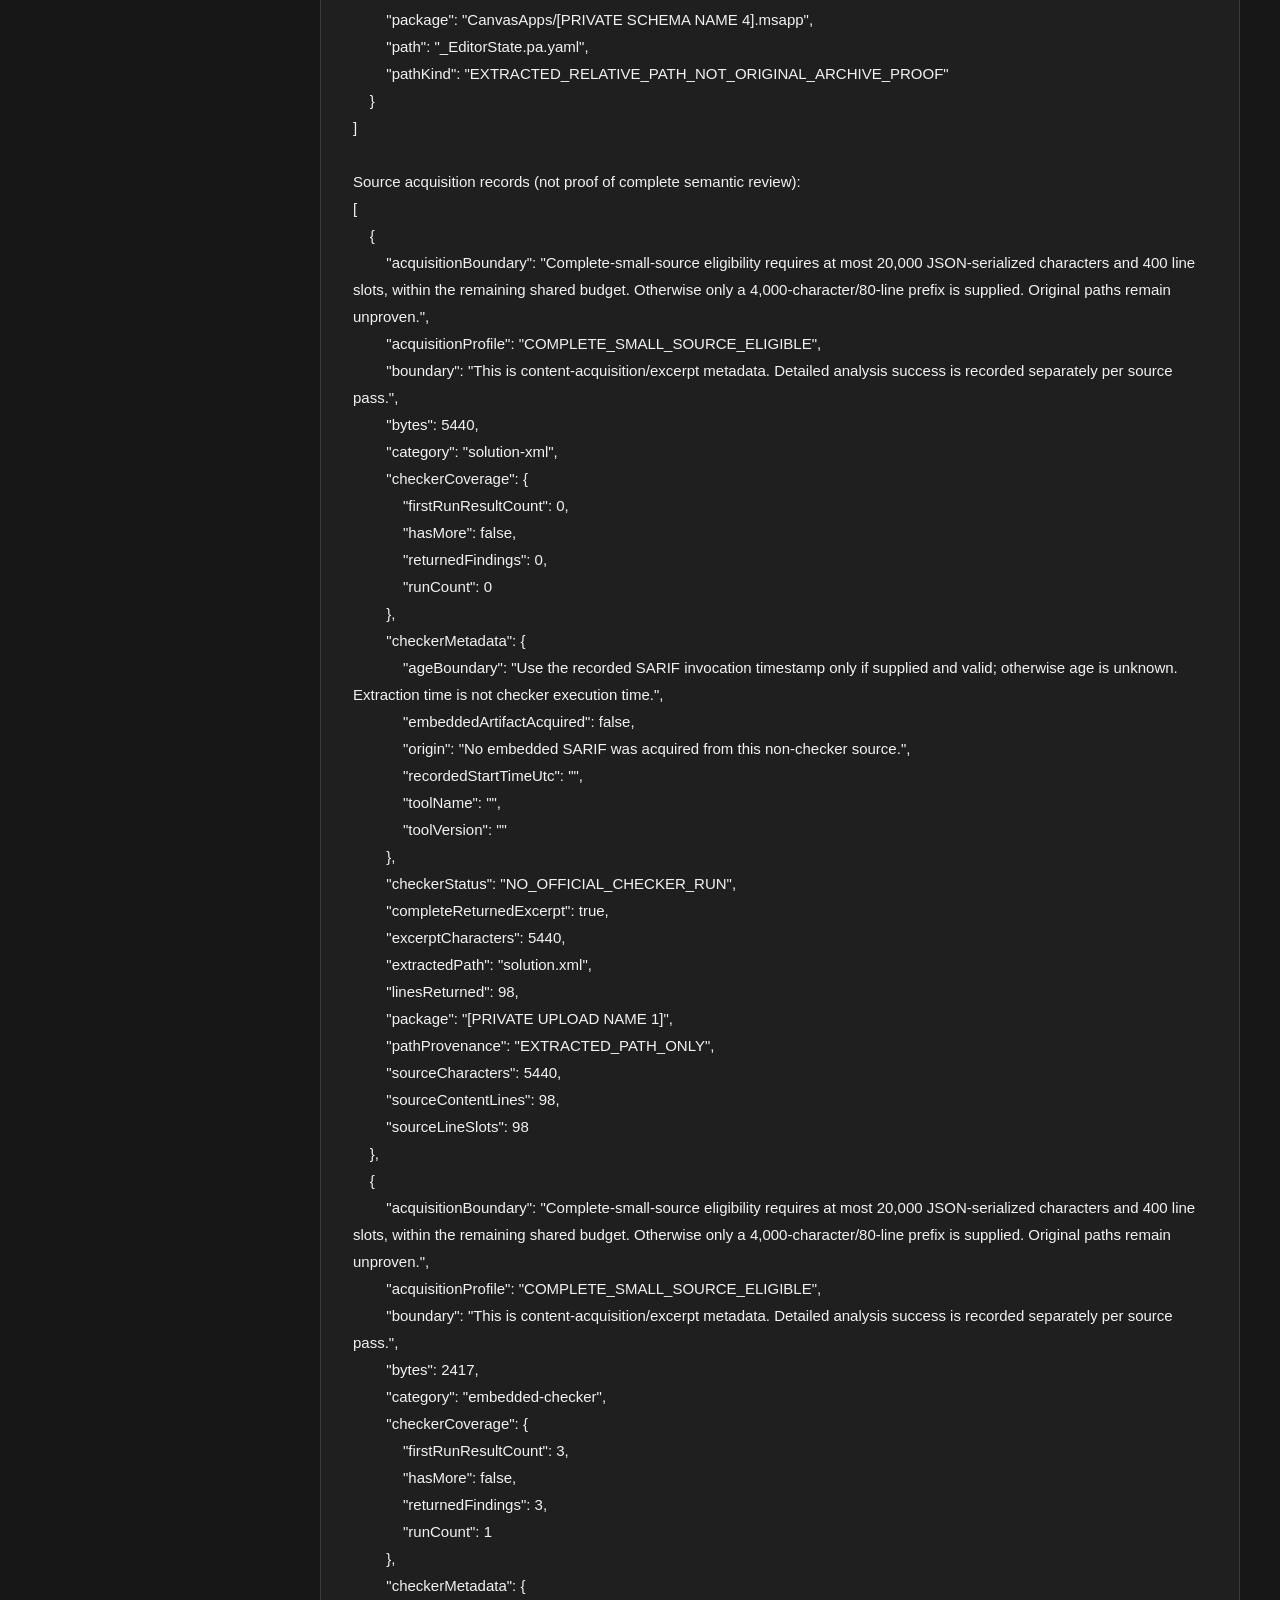
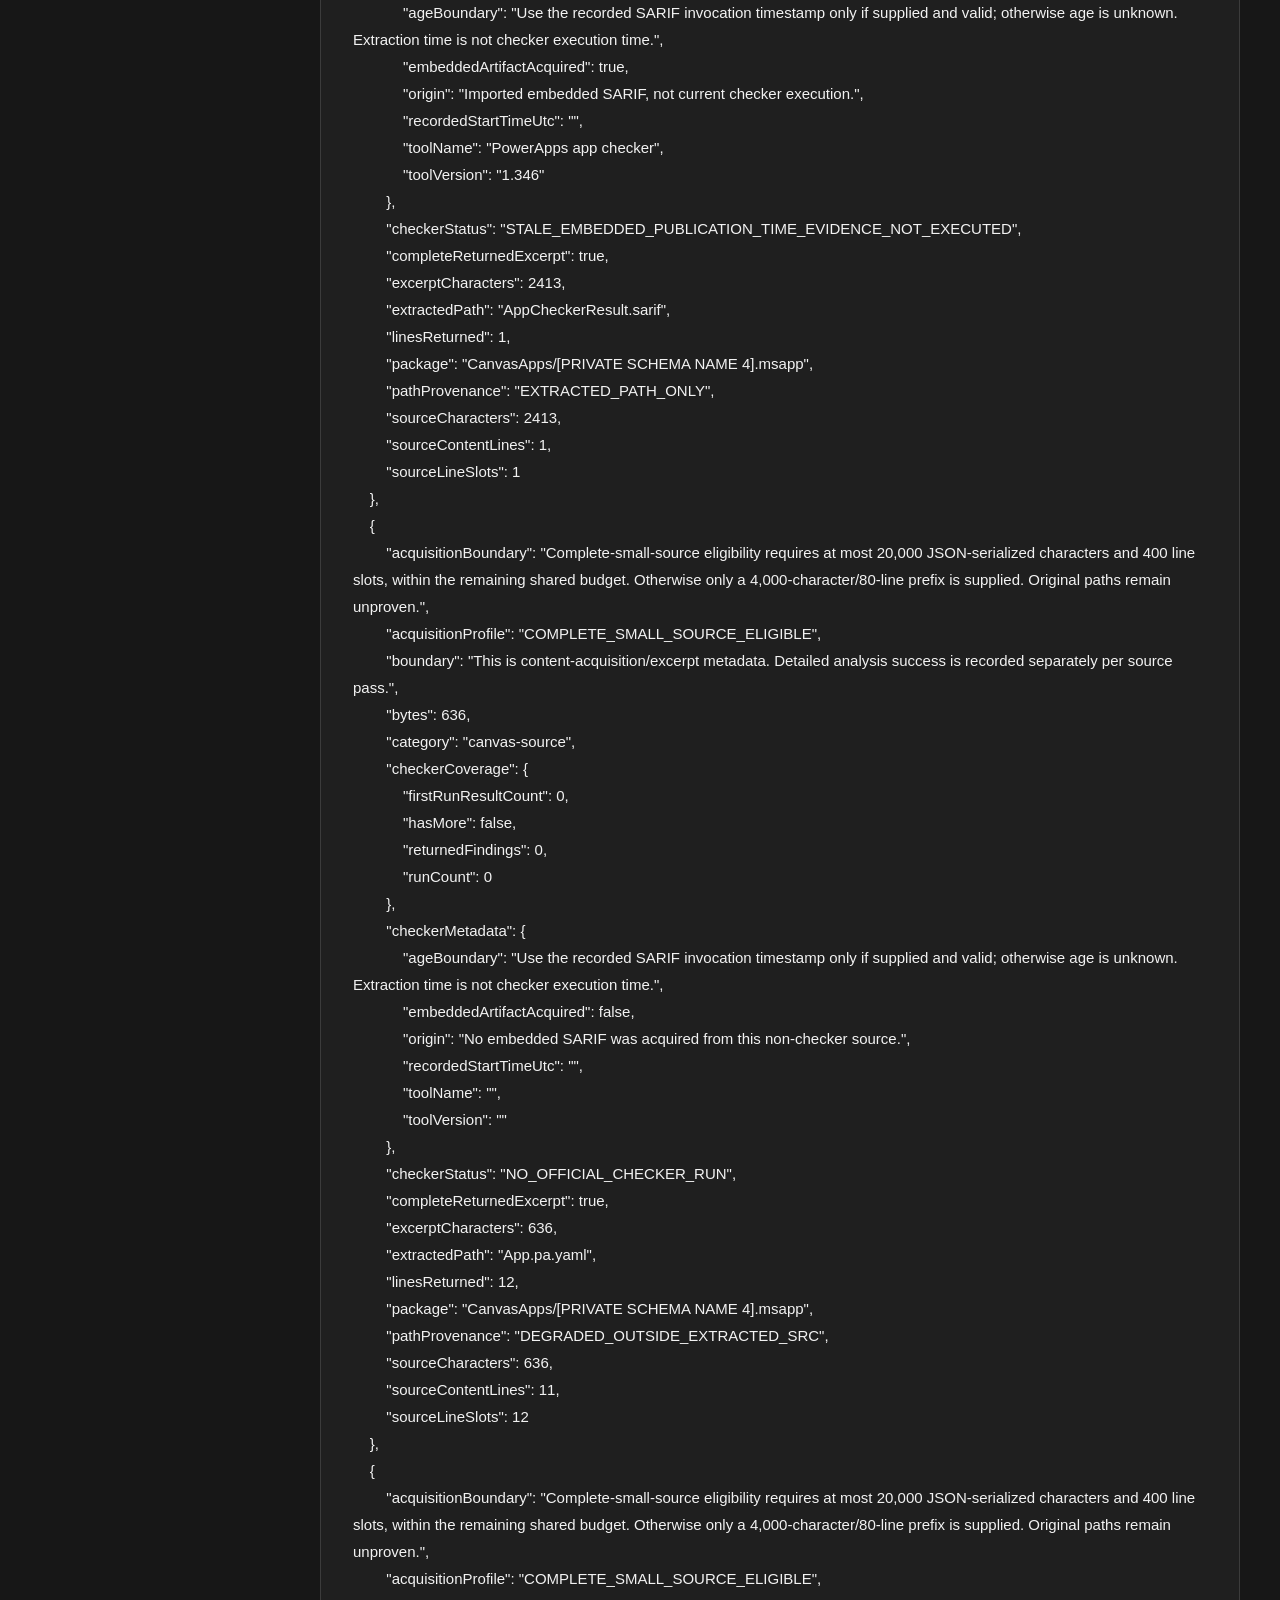
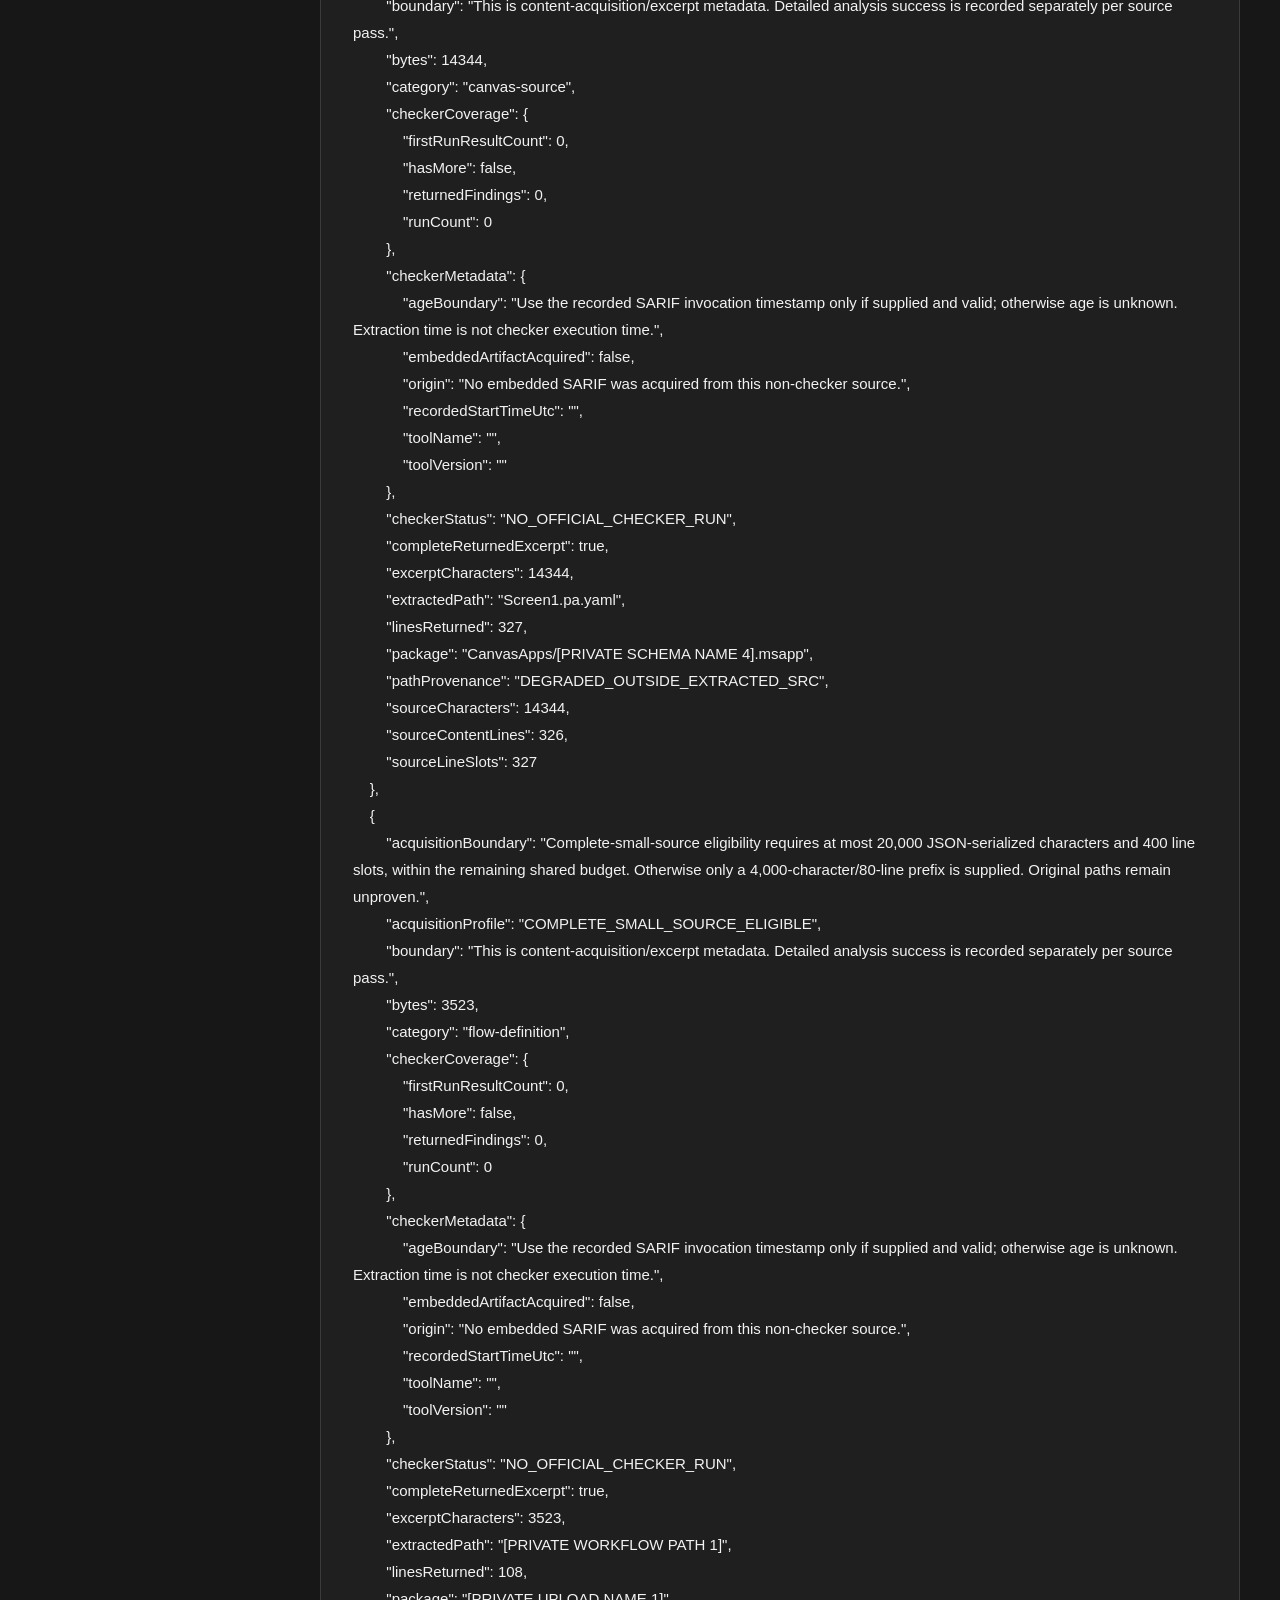
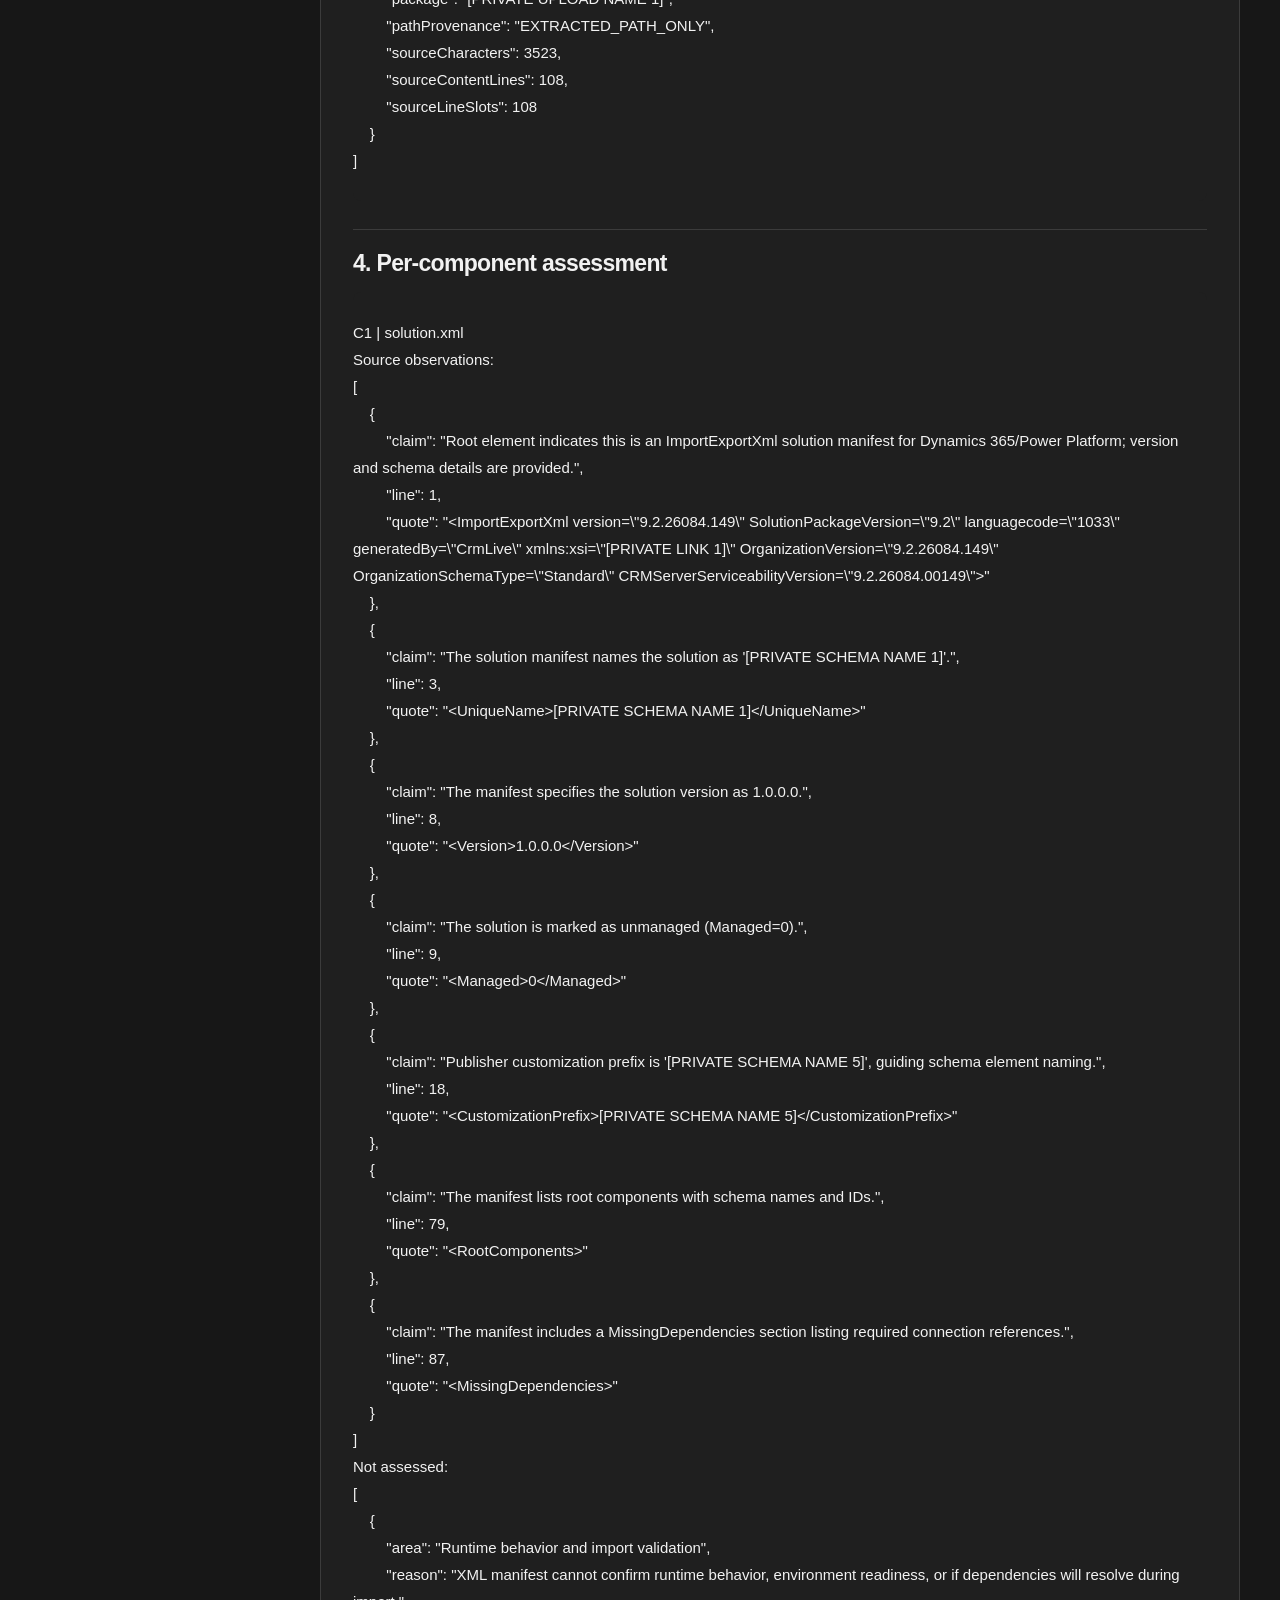
==== commit 7cc74e57: "Add shared interaction layer and grouped community projects section Co-authored-by: Copilot App <223" ====
--- a/follow-up.html
+++ b/follow-up.html
@@ -164,19 +164,85 @@
 .stepper { counter-reset: step; list-style: none; padding: 0; display: grid; gap: 1rem; }
 .stepper li { counter-increment: step; position: relative; padding: 1.25rem 1.25rem 1.25rem 4.25rem; border: 1px solid var(--cp-border); border-radius: .9rem; background: var(--cp-surface); }
 .stepper li::before { content: counter(step, decimal-leading-zero); position: absolute; left: 1rem; top: 1rem; display: grid; place-items: center; width: 2.2rem; height: 2.2rem; border-radius: .55rem; background: var(--cp-accent-soft); color: var(--cp-accent); font: 700 .9rem Consolas, "Courier New", Courier, monospace; }
-.dl-series { margin-block: 3rem; padding-block: 2rem; border-block: 1px solid var(--cp-border); }
-.dl-series-grid { display: grid; grid-template-columns: repeat(3, minmax(0, 1fr)); gap: 1rem; }
-.dl-series-card { display: flex; flex-direction: column; min-height: 13rem; padding: 1.1rem; border: 1px solid var(--cp-border); border-radius: 1rem; background: var(--cp-surface); text-decoration: none; color: var(--cp-text); }
-.dl-series-card[aria-current="page"] { border-color: var(--cp-accent); background: var(--cp-accent-soft); }
-.dl-series-card small { color: var(--cp-accent); text-transform: uppercase; letter-spacing: .08em; font-weight: 750; }
-.dl-series-card span { margin-top: auto; color: var(--cp-link); font-weight: 650; }
-.dl-series-card p { color: var(--cp-text-muted); font-size: .92rem; }
-@media (max-width: 900px) { .dl-hero, .dl-toc-card { grid-template-columns: 1fr; } .dl-series-grid { grid-template-columns: repeat(2, minmax(0, 1fr)); } .download-row { grid-template-columns: 1fr; } }
-@media (max-width: 560px) { .dl-series-grid { grid-template-columns: 1fr; } .dl-chips { top: 0; } .dl-hero { padding-block-start: 2rem; } }
+@media (max-width: 900px) { .dl-hero, .dl-toc-card { grid-template-columns: 1fr; } .download-row { grid-template-columns: 1fr; } }
+@media (max-width: 560px) { .dl-chips { top: 0; } .dl-hero { padding-block-start: 2rem; } }
 @media print { #dl-progress, .dl-chips, .theme-button, .image-viewer { display: none !important; } .dl-reveal { opacity: 1 !important; transform: none !important; } .dl-path { animation: none !important; } h1, .dl-hero h1, .example-intro h1 { background: none !important; color: var(--cp-text) !important; -webkit-text-fill-color: currentColor !important; } }
 @media (forced-colors: active) { #dl-progress { forced-color-adjust: none; background: Highlight; } h1, .dl-hero h1 { color: CanvasText !important; -webkit-text-fill-color: CanvasText !important; } }
 @media (prefers-reduced-motion: reduce) { .dl-path, .dl-hero h1::after { animation: none !important; } html.dl-motion .dl-reveal { opacity: 1; transform: none; transition: none; } }
 /* design-layer:end */
+/* Shared styles for the community project sites: interaction layer + the grouped "More community projects" hub.
+   Original code. Colours come from the page's --cp-* variables, with fallbacks so it also works on pages without them. */
+
+/* ---------- Interaction layer ---------- */
+.fx-host { position: relative; isolation: isolate; }
+.fx-field { position: absolute; inset: 0; z-index: -1; width: 100%; height: 100%; pointer-events: none; border-radius: inherit; -webkit-mask-image: linear-gradient(to bottom, #000 55%, transparent); mask-image: linear-gradient(to bottom, #000 55%, transparent); }
+footer > .fx-field { -webkit-mask-image: linear-gradient(to top, #000 40%, transparent); mask-image: linear-gradient(to top, #000 40%, transparent); }
+html.fx-on .hero::before { background-image: none; }
+
+.fx-trail-block { position: fixed; left: 0; top: 0; width: 20px; height: 20px; z-index: 70; pointer-events: none; opacity: 0; transition: opacity .25s ease-out; font: 700 13px/20px var(--mono, ui-monospace, Consolas, monospace); text-align: center; color: #151515; }
+.fx-trail-block.fx-active { opacity: .95; transition: none; }
+
+.fx-dec { position: relative; display: inline-block; }
+.fx-dec .fx-ph { visibility: hidden; }
+.fx-dec .fx-live { position: absolute; inset: 0; white-space: pre; }
+
+.fx-rel { position: relative; }
+.fx-glow { position: absolute; inset: 0; border-radius: inherit; pointer-events: none; opacity: 0; transition: opacity .25s; background: radial-gradient(260px circle at var(--mx, 50%) var(--my, 50%), color-mix(in srgb, var(--cp-accent, #a78bfa) 22%, transparent), transparent 70%); }
+.fx-hot > .fx-glow { opacity: 1; }
+.fx-tilt { transition: transform .2s ease-out, border-color .2s; transform: perspective(700px) rotateX(var(--ry, 0deg)) rotateY(var(--rx, 0deg)); }
+.fx-tilt.fx-hot { transition: transform .06s linear, border-color .2s; }
+.fx-mag { transition: transform .15s ease-out, background .2s, border-color .2s; }
+
+.fx-marquee { position: relative; margin: 36px 0; padding: 14px 0; overflow: hidden; border-block: 1px solid var(--cp-border, #444); -webkit-mask-image: linear-gradient(90deg, transparent, #000 8%, #000 92%, transparent); mask-image: linear-gradient(90deg, transparent, #000 8%, #000 92%, transparent); }
+.fx-marquee-track { display: flex; width: max-content; animation: fx-marq 38s linear infinite; }
+.fx-marquee:hover .fx-marquee-track { animation-play-state: paused; }
+.fx-marquee span { padding: 0 22px; font: 800 clamp(1.4rem, 3.4vw, 2.4rem)/1.1 var(--font, system-ui, sans-serif); letter-spacing: -.01em; white-space: nowrap; color: transparent; -webkit-text-stroke: 1.2px var(--cp-border-strong, #777); }
+.fx-marquee span:nth-child(3n+1) { color: var(--cp-accent, #a78bfa); -webkit-text-stroke: 0; }
+.fx-marquee i { align-self: center; font-style: normal; color: var(--cp-chart-magenta, #e879f9); }
+@keyframes fx-marq { to { transform: translateX(-50%); } }
+
+.fx-progress { position: fixed; left: 0; top: 0; width: 100%; height: 3px; z-index: 80; transform-origin: left; transform: scaleX(0); pointer-events: none; background: linear-gradient(90deg, var(--cp-chart-blue, #69aeff), var(--cp-chart-purple, #a78bfa), var(--cp-chart-magenta, #e879f9)); }
+
+html.fx-reveal-on .fx-rev:not(.fx-in) { opacity: 0; transform: translateY(28px); }
+.fx-rev { transition: opacity .7s cubic-bezier(.2, .7, .2, 1), transform .7s cubic-bezier(.2, .7, .2, 1); }
+
+/* ---------- More community projects (grouped) ---------- */
+.cm-hub { --cm-accent: var(--cp-accent, #a78bfa); --cm-text: var(--cp-text, #e8e8ee); --cm-muted: var(--cp-text-muted, #a0a0b0); --cm-border: var(--cp-border, #3a3a4a); --cm-surface: var(--cp-bg-elevated, #181822);
+  margin: 72px 0 24px; padding: 28px; border: 1px solid var(--cm-border); border-radius: var(--radius-card, 14px); color: var(--cm-text); font-family: var(--font, system-ui, sans-serif);
+  background-color: var(--cm-surface); background-image: radial-gradient(circle, color-mix(in srgb, var(--cp-border-strong, #666) 40%, transparent) 1px, transparent 1.6px); background-size: 20px 20px; }
+.cm-hub *, .cm-hub *::before, .cm-hub *::after { box-sizing: border-box; }
+.cm-k { margin: 0 0 6px; color: var(--cm-accent); font: 700 .75rem/1.4 var(--mono, ui-monospace, Consolas, monospace); letter-spacing: .1em; text-transform: uppercase; }
+.cm-lede { margin: 0 0 18px; max-width: 62ch; color: var(--cm-muted); font-size: .95rem; line-height: 1.55; }
+.cm-tabs { display: flex; flex-wrap: wrap; gap: 8px; margin: 0 0 22px; }
+.cm-tab { appearance: none; margin: 0; padding: 7px 14px; border: 1px solid var(--cm-border); border-radius: 999px; background: transparent; color: var(--cm-muted); font: 600 .85rem/1.2 var(--font, system-ui, sans-serif); cursor: pointer; transition: background .2s, color .2s, border-color .2s; }
+.cm-tab:hover { color: var(--cm-text); border-color: var(--cm-accent); }
+.cm-tab[aria-pressed="true"] { background: var(--cm-accent); border-color: var(--cm-accent); color: var(--cp-accent-fg, #14101f); }
+.cm-tab:focus-visible, .cm-card:focus-visible { outline: 2px solid var(--cm-accent); outline-offset: 3px; }
+.cm-group { margin: 0 0 26px; }
+.cm-group[hidden] { display: none; }
+.cm-group:last-child { margin-bottom: 0; }
+.cm-gh { display: flex; align-items: baseline; flex-wrap: wrap; gap: 10px; margin: 0 0 4px; font: 800 1.15rem/1.3 var(--font, system-ui, sans-serif); color: var(--cm-text); }
+.cm-gh .cm-count { padding: 1px 9px; border: 1px solid var(--cm-border); border-radius: 999px; color: var(--cm-muted); font: 600 .72rem/1.5 var(--mono, ui-monospace, Consolas, monospace); }
+.cm-gh .cm-here { padding: 1px 9px; border-radius: 999px; background: color-mix(in srgb, var(--cm-accent) 22%, transparent); color: var(--cm-accent); font: 700 .7rem/1.5 var(--mono, ui-monospace, Consolas, monospace); letter-spacing: .04em; text-transform: uppercase; }
+.cm-blurb { margin: 0 0 12px; color: var(--cm-muted); font-size: .88rem; line-height: 1.5; }
+.cm-grid { display: grid; grid-template-columns: repeat(auto-fit, minmax(230px, 1fr)); gap: 14px; margin: 0; padding: 0; list-style: none; }
+.cm-grid > li { margin: 0; padding: 0; }
+.cm-card { display: flex; flex-direction: column; gap: 6px; height: 100%; padding: 16px 16px 14px; border: 1px solid var(--cm-border); border-radius: var(--radius, 12px); background: color-mix(in srgb, var(--cm-surface) 88%, transparent); color: inherit; text-decoration: none; overflow: hidden; transition: border-color .2s, transform .2s; }
+.cm-card:hover { border-color: var(--cm-accent); }
+.cm-card strong { font-size: 1rem; line-height: 1.3; color: var(--cm-text); }
+.cm-card .cm-desc { color: var(--cm-muted); font-size: .86rem; line-height: 1.5; }
+.cm-card .cm-go { margin-top: auto; padding-top: 6px; color: var(--cm-accent); font: 700 .82rem/1.3 var(--font, system-ui, sans-serif); }
+.cm-card .cm-tag { align-self: flex-start; padding: 1px 8px; border: 1px solid var(--cm-border); border-radius: 999px; color: var(--cm-muted); font: 600 .68rem/1.6 var(--mono, ui-monospace, Consolas, monospace); text-transform: uppercase; letter-spacing: .05em; }
+@media (max-width: 600px) { .cm-hub { padding: 18px 14px; margin-top: 48px; } }
+
+@media (prefers-reduced-motion: reduce) {
+  .fx-marquee-track { animation: none; }
+  .fx-trail-block, .fx-progress { display: none; }
+  .fx-rev, .fx-tilt, .fx-mag, .cm-card { transition: none; }
+  html.fx-reveal-on .fx-rev:not(.fx-in) { opacity: 1; transform: none; }
+}
+@media (forced-colors: active) { .fx-field, .fx-trail-block, .fx-marquee, .fx-progress, .fx-glow { display: none; } .cm-hub { background-image: none; } }
+@media print { .fx-field, .fx-trail-block, .fx-marquee, .fx-progress, .fx-glow, .cm-tabs { display: none !important; } .cm-hub { background-image: none; } html.fx-reveal-on .fx-rev:not(.fx-in) { opacity: 1; transform: none; } }
 
 @media print { :root, html[data-theme="dark"] {
   color-scheme: light;
@@ -258,7 +324,7 @@
 <link rel="stylesheet" href="site.css"><link rel="stylesheet" href="example.css"><script src="example.js" defer></script></head>
 <body class="example-reader"><div id="dl-progress" aria-hidden="true"></div><a class="skip-link" href="#main">Skip to the complete MAIN report</a>
 <header class="site-header"><a class="brand" href="index.html#showcase"><span class="brand-mark" aria-hidden="true">[r]</span><span>Solution Reviewer<small>Measured genuine follow-up</small></span></a><nav aria-label="Reader navigation"><a href="index.html#coverage-improvements">Measured results</a><a href="full-example.html">Historical example</a><a href="index.html#report-formats">Word / PDF options</a></nav><button id="theme-toggle" class="theme-button" type="button">Change theme</button></header>
-<nav class="dl-chips" aria-label="Page sections"><a href="#top">Overview</a><a href="#read-this-first">Read this first</a><a href="#main">Details</a><a href="#more-projects">More projects</a></nav>
+<nav class="dl-chips" aria-label="Page sections"><a href="#top">Overview</a><a href="#read-this-first">Read this first</a><a href="#main">Details</a><a href="#more-community-projects">More projects</a></nav>
 <main class="wrap"><!-- dl-hero:start --><section class="example-intro"><p class="eyebrow">Historical no-email benchmark &middot; not the matched email walkthrough</p><h1 id="top">Complete source supplied.<br><span>Partial assessment retained.</span></h1>
 <p class="example-lead">Revision 3.3.2.5 accepted 3/5 selected-source assessments, with a valid assembled MAIN. Both unchanged-revision benchmark runs accepted 3/5. The 4/5 combined target remained unmet in these two historical no-email benchmark runs, not a verdict on the new matched walkthrough.</p>
 <div class="actions reader-actions"><a class="button primary" href="#main-section-1">Read the complete MAIN &darr;</a><a class="button secondary" href="examples/follow-up/complete-review.txt" download>Complete MAIN (.txt) &darr;</a><button class="button secondary" id="print-example" hidden type="button">Print / Save as PDF</button></div>
@@ -1156,4 +1222,298 @@
 COMPLETE AVAILABLE INVENTORY: [PRIVATE LINK 5]
 ANALYZED / METADATA-ONLY / SKIPPED / UNSUPPORTED / FAILURE COVERAGE: [PRIVATE LINK 6]
 The main file plus every linked section and appendix is the authoritative report. No valid saved component finding text is shortened for email. Unknown original archive members, meaningful omitted sources and failed passes remain unreviewed; static analysis cannot certify runtime/accessibility/import readiness.</pre></div></section></div></div></main>
-<!-- dl-series:start --><section class="wrap dl-series" id="more-projects" aria-label="More community projects"><p class="eyebrow">More community projects</p><h2>More community projects</h2><div class="dl-series-grid"><a class="dl-series-card" href="https://ryanbowie.github.io/custom-agent-reporting-architecture/"><small>01</small><h3>Custom Agent Reporting &ndash; Architecture</h3><p>How a custom Power BI model can report on agents across Copilot Studio, Agent Builder and Microsoft Foundry. Documentation only.</p><span>Open &rarr;</span></a><a class="dl-series-card" href="https://ryanbowie.github.io/copilot-interaction-logging/"><small>02</small><h3>Copilot Interaction Logging</h3><p>Build guide: Copilot interaction records from the Purview audit log, collected into Dataverse by two Power Automate flows.</p><span>Open &rarr;</span></a><a class="dl-series-card" href="#top" aria-current="page"><small>03</small><h3>Power Platform Solution Reviewer</h3><p>A Copilot Studio agent that reviews Power Platform solutions, with a real canvas-app walkthrough, detailed output and setup guidance.</p><span>You are here</span></a><a class="dl-series-card" href="https://ryanbowie.github.io/copilot-studio-sharepoint-search-hub/"><small>04</small><h3>SharePoint Search Hub</h3><p>Hub-and-spoke SharePoint search in Copilot Studio, with caller-checked results, a private Excel export and a verified 512-item demo.</p><span>Open &rarr;</span></a><a class="dl-series-card" href="https://ryanbowie.github.io/copilot-studio-powerbi-agent/"><small>05</small><h3>Power BI Agent</h3><p>A standard Copilot Studio agent that writes DAX and queries Power BI semantic models as the signed-in user.</p><span>Open &rarr;</span></a><a class="dl-series-card" href="https://ryanbowie.github.io/copilot-studio-documentation-builder/"><small>06</small><h3>Documentation Builder</h3><p>Template-aligned Word and PowerPoint documents from Copilot Studio, comparing the Standard and GitHub Copilot harnesses.</p><span>Open &rarr;</span></a><a class="dl-series-card" href="https://ryanbowie.github.io/ai-video-creation-guide/"><small>07</small><h3>AI Video Creation Guide</h3><p>Make code-drawn animated videos from one prompt with Claude Opus 5.5 in the GitHub Copilot app, with prompts, skills and examples.</p><span>Open &rarr;</span></a></div></section><!-- dl-series:end --><footer class="wrap site-footer"><p><strong>Power Platform Solution Reviewer</strong> &middot; Community project built with GitHub Copilot &middot; MIT licence &middot; <a href="README.md">README</a> &middot; <a href="https://github.com/RyanBowie/copilot-studio-powerplatform-solution-reviewer-site/blob/main/LICENSE">LICENSE</a> &middot; <a href="#top">Back to top &uarr;</a></p><p>Not a Microsoft product or supported by Microsoft. Provided as is, without warranty of any kind. You're responsible for assessing, operating and securing anything you deploy from this site.</p></footer></body></html>+<div class="wrap"><!-- community:start -->
+<aside class="cm-hub" id="more-community-projects" aria-label="More community projects" data-fx-community>
+  <p class="cm-k">More community projects</p>
+  <p class="cm-lede">Personal, community-built projects made with GitHub Copilot. Pick a group to jump to the related sites.</p>
+  <div class="cm-group" role="group" data-group="copilot-studio" data-label="Copilot Studio" aria-label="Copilot Studio">
+    <p class="cm-gh">Copilot Studio <span class="cm-count">4</span> <span class="cm-here">This site&rsquo;s group</span></p>
+    <p class="cm-blurb">Agents, reviewers and tests built with Copilot Studio.</p>
+    <ul class="cm-grid">
+      <li><a class="cm-card" href="https://ryanbowie.github.io/copilot-studio-powerbi-agent/"><span class="cm-tag">Agent</span><strong>Power BI Agent</strong><span class="cm-desc">A standard Copilot Studio agent that writes DAX and queries Power BI semantic models as the signed-in user.</span><span class="cm-go">Visit site &rarr;</span></a></li>
+      <li><a class="cm-card" href="https://ryanbowie.github.io/copilot-studio-sharepoint-search-hub/"><span class="cm-tag">Agent</span><strong>SharePoint Search Hub</strong><span class="cm-desc">Hub-and-spoke SharePoint search for Copilot Studio, with results checked against the caller&#x27;s access and a private Excel export.</span><span class="cm-go">Visit site &rarr;</span></a></li>
+      <li><a class="cm-card" href="https://ryanbowie.github.io/copilot-studio-documentation-builder/"><span class="cm-tag">Agent</span><strong>Documentation Builder</strong><span class="cm-desc">Template-aligned technical documents from Copilot Studio, comparing the standard and GitHub Copilot harnesses.</span><span class="cm-go">Visit site &rarr;</span></a></li>
+      <li><a class="cm-card" href="https://ryanbowie.github.io/copilot-studio-load-test/"><span class="cm-tag">Test results</span><strong>Copilot Studio Load Test</strong><span class="cm-desc">90,384 real messages against a Copilot Studio agent in Microsoft 365 Copilot: where the limits are and why throttles arrive as HTTP 200.</span><span class="cm-go">Visit site &rarr;</span></a></li>
+    </ul>
+  </div>
+  <div class="cm-group" role="group" data-group="governance" data-label="Governance &amp; reporting" aria-label="Governance &amp; reporting">
+    <p class="cm-gh">Governance &amp; reporting <span class="cm-count">2</span></p>
+    <p class="cm-blurb">Seeing what agents and Copilot are doing across a tenant.</p>
+    <ul class="cm-grid">
+      <li><a class="cm-card" href="https://ryanbowie.github.io/custom-agent-reporting-architecture/"><span class="cm-tag">Architecture</span><strong>Custom Agent Reporting</strong><span class="cm-desc">How a custom Power BI model can report on agents across Copilot Studio, Agent Builder, SharePoint agents and Microsoft Foundry.</span><span class="cm-go">Visit site &rarr;</span></a></li>
+      <li><a class="cm-card" href="https://ryanbowie.github.io/copilot-interaction-logging/"><span class="cm-tag">Build guide</span><strong>Copilot Interaction Logging</strong><span class="cm-desc">Copilot interaction records from the Purview audit log, collected into Dataverse by two Power Automate flows.</span><span class="cm-go">Visit site &rarr;</span></a></li>
+    </ul>
+  </div>
+  <div class="cm-group" role="group" data-group="m365" data-label="Microsoft 365 Copilot" aria-label="Microsoft 365 Copilot">
+    <p class="cm-gh">Microsoft 365 Copilot <span class="cm-count">2</span></p>
+    <p class="cm-blurb">Copilot Cowork and migration to Microsoft Teams.</p>
+    <ul class="cm-grid">
+      <li><a class="cm-card" href="https://ryanbowie.github.io/copilot-cowork-app-benchmark/"><span class="cm-tag">Benchmark</span><strong>Copilot Cowork App Benchmark</strong><span class="cm-desc">Evidence-led costs, time and capabilities for Copilot Cowork managed apps, with model and effort comparisons.</span><span class="cm-go">Visit site &rarr;</span></a></li>
+      <li><a class="cm-card" href="https://ryanbowie.github.io/slack-to-teams-migration-kit/"><span class="cm-tag">Showcase</span><strong>Slack to Teams Migration</strong><span class="cm-desc">Slack-to-Teams migration demonstrations with GitHub Copilot: screenshots, workflow, measured costs and limitations.</span><span class="cm-go">Visit site &rarr;</span></a></li>
+    </ul>
+  </div>
+  <div class="cm-group" role="group" data-group="build" data-label="Build with GitHub Copilot" aria-label="Build with GitHub Copilot">
+    <p class="cm-gh">Build with GitHub Copilot <span class="cm-count">3</span></p>
+    <p class="cm-blurb">Videos, interaction effects and skills made with the GitHub Copilot app.</p>
+    <ul class="cm-grid">
+      <li><a class="cm-card" href="https://ryanbowie.github.io/ai-video-creation-guide/"><span class="cm-tag">Guide</span><strong>AI Video Creation Guide</strong><span class="cm-desc">Make code-drawn animated videos with one prompt using Claude Opus 5.5 in the GitHub Copilot app.</span><span class="cm-go">Visit site &rarr;</span></a></li>
+      <li><a class="cm-card" href="https://ryanbowie.github.io/universe-fx-kit/"><span class="cm-tag">Showcase</span><strong>Universe FX Kit</strong><span class="cm-desc">Cursor trail, text decode, an octopus mascot, scroll reveals and a mini game for GitHub Pages.</span><span class="cm-go">Visit site &rarr;</span></a></li>
+      <li><a class="cm-card" href="https://github.com/RyanBowie/copilot-autoharness"><span class="cm-tag">Repository</span><strong>Copilot Autoharness</strong><span class="cm-desc">A self-learning skill layer for the GitHub Copilot app.</span><span class="cm-go">Open repository &rarr;</span></a></li>
+    </ul>
+  </div>
+</aside>
+<!-- community:end --></div><footer class="wrap site-footer"><p><strong>Power Platform Solution Reviewer</strong> &middot; Community project built with GitHub Copilot &middot; MIT licence &middot; <a href="README.md">README</a> &middot; <a href="https://github.com/RyanBowie/copilot-studio-powerplatform-solution-reviewer-site/blob/main/LICENSE">LICENSE</a> &middot; <a href="#top">Back to top &uarr;</a></p><p>Not a Microsoft product or supported by Microsoft. Provided as is, without warranty of any kind. You're responsible for assessing, operating and securing anything you deploy from this site.</p></footer><!-- fx-site:start -->
+<script>window.FX_SITE={"nav": ".dl-chips a, .site-header nav a", "hero": ".dl-hero, .example-intro"};</script>
+<script>
+/* Shared interaction layer for the community project sites (original code, MIT).
+   Progressive enhancement: with JS off, reduced motion or forced colours the page is the plain page.
+   Optional per-page config, set before this script loads:
+     window.FX_SITE = { nav: "css selector", cards: "css selector", hero: "css selector", marquee: ["words"], progress: true, reveal: "css selector" }
+   Cursor effects only appear over blank background, never over text, diagrams, tables or cards. */
+(function () {
+  "use strict";
+  var cfg = window.FX_SITE || {};
+  var root = document.documentElement;
+  var reduce = window.matchMedia("(prefers-reduced-motion: reduce)").matches;
+  var fine = window.matchMedia("(hover: hover) and (pointer: fine)").matches;
+  var $ = function (s, c) { return (c || document).querySelector(s); };
+  var $$ = function (s, c) { return Array.prototype.slice.call((c || document).querySelectorAll(s)); };
+  function cssVar(n, fb) { var v = getComputedStyle(root).getPropertyValue(n).trim(); return v || fb; }
+
+  /* Community hub: filter chips (the static HTML already shows every group without JS). */
+  function community() {
+    $$("[data-fx-community]").forEach(function (hub) {
+      var groups = $$(".cm-group", hub);
+      if (groups.length < 2 || $(".cm-tabs", hub)) return;
+      var bar = document.createElement("div");
+      bar.className = "cm-tabs"; bar.setAttribute("role", "group"); bar.setAttribute("aria-label", "Filter projects by group");
+      function mk(label, key) {
+        var b = document.createElement("button");
+        b.type = "button"; b.className = "cm-tab"; b.textContent = label; b.setAttribute("aria-pressed", "false");
+        b.addEventListener("click", function () {
+          $$(".cm-tab", bar).forEach(function (x) { x.setAttribute("aria-pressed", String(x === b)); });
+          groups.forEach(function (g) { g.hidden = key !== "all" && g.getAttribute("data-group") !== key; });
+        });
+        bar.appendChild(b); return b;
+      }
+      var all = mk("All", "all");
+      groups.forEach(function (g) { mk(g.getAttribute("data-label"), g.getAttribute("data-group")); });
+      all.setAttribute("aria-pressed", "true");
+      hub.insertBefore(bar, groups[0]);
+    });
+  }
+
+  community();
+  if (cfg.hubOnly || reduce || window.matchMedia("(forced-colors: active)").matches) return;
+
+  /* Blank = bare layout background: no text of its own, no fill, border, shadow or image, and not inside content.
+     Inside a dot-field host, the host itself counts as the background. */
+  var CONTENT = "a,button,input,textarea,select,label,pre,code,summary,details,video,img,picture,canvas,svg,figure,table,li,p,h1,h2,h3,h4,h5,h6,blockquote,dd,dt,.card,.callout,.table-wrap,.cm-hub,.fx-marquee,[data-fx-host]";
+  var LAYOUT = { MAIN: 1, SECTION: 1, DIV: 1, ARTICLE: 1, ASIDE: 1, HEADER: 1, FOOTER: 1, NAV: 1, UL: 1, OL: 1 };
+  function blank(el, host) {
+    if (!el || el.nodeType !== 1) return false;
+    if (el === host) return true;
+    if (el === root || el === document.body) return !host;
+    if (!LAYOUT[el.tagName]) return false;
+    var c = el.closest(CONTENT);
+    if (c && c !== host) return false;
+    for (var n = el.firstChild; n; n = n.nextSibling) if (n.nodeType === 3 && n.nodeValue.trim()) return false;
+    var s = getComputedStyle(el);
+    if (s.backgroundImage !== "none" || s.boxShadow !== "none") return false;
+    if (s.borderTopStyle !== "none" && parseFloat(s.borderTopWidth) + parseFloat(s.borderBottomWidth) + parseFloat(s.borderLeftWidth) + parseFloat(s.borderRightWidth) > 0) return false;
+    var m = /rgba?\(([^)]+)\)/.exec(s.backgroundColor);
+    if (m) { var p = m[1].split(","); if (p.length < 4 || parseFloat(p[3]) > 0.05) return false; }
+    return true;
+  }
+  function inHost(el) { return !!(el && el.closest && el.closest("[data-fx-host]")); }
+
+  /* Interactive dot field: cursor bulge plus click ripples. */
+  function dotField(host, opts) {
+    opts = opts || {};
+    if (host.querySelector(":scope > .fx-field")) return;
+    var cv = document.createElement("canvas");
+    cv.className = "fx-field"; cv.setAttribute("aria-hidden", "true");
+    host.setAttribute("data-fx-host", ""); host.classList.add("fx-host");
+    host.insertBefore(cv, host.firstChild);
+    var ctx = cv.getContext("2d"), sp = opts.spacing || 22;
+    var w = 0, h = 0, dpr = 1, mouse = { x: -999, y: -999, a: 0, on: false }, ripples = [], visible = true, raf = 0;
+    var base, acc, mag;
+    function colors() { base = cssVar("--cp-border-strong", "#777"); acc = cssVar("--cp-accent", "#a78bfa"); mag = cssVar("--cp-chart-magenta", "#e879f9"); }
+    function size() {
+      var r = host.getBoundingClientRect();
+      dpr = Math.min(2, window.devicePixelRatio || 1);
+      w = r.width; h = r.height;
+      cv.width = Math.max(1, Math.round(w * dpr)); cv.height = Math.max(1, Math.round(h * dpr));
+      ctx.setTransform(dpr, 0, 0, dpr, 0, 0);
+    }
+    function draw(now) {
+      ctx.clearRect(0, 0, w, h);
+      ripples = ripples.filter(function (r) { return now - r.t < 1800; });
+      for (var x = sp / 2; x < w; x += sp) for (var y = sp / 2; y < h; y += sp) {
+        var dx = x - mouse.x, dy = y - mouse.y, d = Math.sqrt(dx * dx + dy * dy);
+        var k = Math.max(0, 1 - d / 150) * mouse.a;
+        var px = x + (d ? dx / d : 0) * k * 7, py = y + (d ? dy / d : 0) * k * 7;
+        var rad = 1.1 + k * 2.4, col = k > 0.05 ? acc : base, alpha = 0.35 + k * 0.65;
+        for (var i = 0; i < ripples.length; i++) {
+          var R = ripples[i], age = (now - R.t) / 1000, ring = age * 380;
+          var rd = Math.abs(Math.sqrt((x - R.x) * (x - R.x) + (y - R.y) * (y - R.y)) - ring);
+          if (rd < 46) {
+            var f = (1 - rd / 46) * (1 - age / 1.8);
+            var a = Math.atan2(y - R.y, x - R.x);
+            px += Math.cos(a) * f * 9; py += Math.sin(a) * f * 9;
+            rad += f * 2.6; col = mag; alpha = Math.max(alpha, 0.35 + f * 0.65);
+          }
+        }
+        ctx.globalAlpha = Math.min(1, alpha); ctx.fillStyle = col;
+        ctx.beginPath(); ctx.arc(px, py, rad, 0, 6.283); ctx.fill();
+      }
+      ctx.globalAlpha = 1;
+    }
+    function loop(now) {
+      raf = 0;
+      mouse.a += ((mouse.on ? 1 : 0) - mouse.a) * 0.12;
+      draw(now);
+      if (visible && (ripples.length || mouse.a > 0.01 || mouse.on)) raf = requestAnimationFrame(loop);
+    }
+    function kick() { if (!raf && visible) raf = requestAnimationFrame(loop); }
+    function pos(e) { var r = host.getBoundingClientRect(); mouse.x = e.clientX - r.left; mouse.y = e.clientY - r.top; }
+    host.addEventListener("pointermove", function (e) { if (!blank(e.target, host)) { if (mouse.on) { mouse.on = false; kick(); } return; } pos(e); mouse.on = true; kick(); });
+    host.addEventListener("pointerleave", function () { mouse.on = false; kick(); });
+    host.addEventListener("pointerdown", function (e) { if (!blank(e.target, host)) return; pos(e); ripples.push({ x: mouse.x, y: mouse.y, t: performance.now() }); kick(); });
+    window.addEventListener("resize", function () { size(); draw(performance.now()); });
+    if ("IntersectionObserver" in window) new IntersectionObserver(function (en) { visible = en[0].isIntersecting; if (visible) kick(); }).observe(host);
+    new MutationObserver(function () { colors(); draw(performance.now()); }).observe(root, { attributes: true, attributeFilter: ["data-theme"] });
+    colors(); size(); draw(performance.now());
+    if (opts.intro) setTimeout(function () { ripples.push({ x: w * 0.72, y: h * 0.32, t: performance.now() }); kick(); }, 700);
+    root.classList.add("fx-on");
+  }
+
+  /* Glyph trail: only over blank background and never over a dot-field area, so text stays easy to select and copy. */
+  function trail() {
+    if (!fine) return;
+    var colors = ["#c3a0ef", "#f73678", "#ff9d4d", "#69aeff", "#5fed83", "#e6cf3a"], glyphs = "-/).+=><*&(".split("");
+    var N = 10, blocks = [], idx = 0, lx = -1, ly = -1;
+    for (var i = 0; i < N; i++) { var b = document.createElement("div"); b.className = "fx-trail-block"; b.setAttribute("aria-hidden", "true"); document.body.appendChild(b); blocks.push(b); }
+    document.addEventListener("mousemove", function (e) {
+      if (inHost(e.target) || !blank(e.target)) return;
+      var x = 20 * Math.floor(e.clientX / 20), y = 20 * Math.floor(e.clientY / 20);
+      if (x === lx && y === ly) return;
+      lx = x; ly = y; idx = (idx + 1) % N;
+      var blk = blocks[idx];
+      blk.style.transform = "translate(" + x + "px," + y + "px)";
+      blk.style.background = colors[(Math.random() * colors.length) | 0];
+      blk.textContent = Math.random() < 0.3 ? " " : glyphs[(Math.random() * glyphs.length) | 0];
+      blk.classList.add("fx-active");
+      setTimeout(function () { blk.classList.remove("fx-active"); }, 100 + 300 * Math.random());
+    });
+  }
+
+  /* Nav text decode on mouse-leave and focus; the accessible name stays the real text. */
+  function decode(links) {
+    var CH = "ABCDEFGHIJKLMNOPQRSTUVWXYZ0123456789.!@#$%^&*()_+-=[]{}|/;<>?";
+    links.forEach(function (a) {
+      if (a.children.length || a.querySelector(".fx-dec")) return;
+      var text = a.textContent.trim(), timers = [];
+      if (!text) return;
+      a.textContent = "";
+      if (!a.hasAttribute("aria-label")) a.setAttribute("aria-label", text);
+      var el = document.createElement("span"); el.className = "fx-dec";
+      var ph = document.createElement("span"); ph.className = "fx-ph"; ph.textContent = text;
+      var live = document.createElement("span"); live.className = "fx-live"; live.setAttribute("aria-hidden", "true"); live.textContent = text;
+      el.appendChild(ph); el.appendChild(live); a.appendChild(el);
+      function run() {
+        timers.forEach(clearTimeout); timers = [];
+        var buf = new Array(text.length).fill(" ");
+        for (var i = 0; i < text.length; i++) (function (i) {
+          var fl = 1 + ((Math.random() * 2) | 0);
+          for (var f = 0; f <= fl; f++) (function (f) {
+            timers.push(setTimeout(function () {
+              buf[i] = f < fl && text.charAt(i) !== " " ? CH.charAt((Math.random() * CH.length) | 0) : text.charAt(i);
+              live.textContent = buf.join("");
+            }, 40 * i + 45 * f));
+          })(f);
+        })(i);
+      }
+      a.addEventListener("mouseleave", run);
+      a.addEventListener("focus", run);
+    });
+  }
+
+  /* Spotlight glow that follows the pointer inside cards (a child layer, so it never clashes with a card's own pseudo-elements). */
+  function spotlight(sel) {
+    if (!fine) return;
+    $$(sel).forEach(function (el) {
+      if (el.querySelector(":scope > .fx-glow")) return;
+      if (getComputedStyle(el).position === "static") el.classList.add("fx-rel");
+      var g = document.createElement("span"); g.className = "fx-glow"; g.setAttribute("aria-hidden", "true"); el.appendChild(g);
+      var tilt = el.classList.contains("cm-card");
+      if (tilt) el.classList.add("fx-tilt");
+      el.addEventListener("pointermove", function (e) {
+        var r = el.getBoundingClientRect(), x = e.clientX - r.left, y = e.clientY - r.top;
+        el.style.setProperty("--mx", x + "px"); el.style.setProperty("--my", y + "px");
+        if (tilt) { el.style.setProperty("--rx", ((x / r.width - 0.5) * 6).toFixed(2) + "deg"); el.style.setProperty("--ry", ((0.5 - y / r.height) * 6).toFixed(2) + "deg"); }
+        el.classList.add("fx-hot");
+      });
+      el.addEventListener("pointerleave", function () { el.classList.remove("fx-hot"); el.style.removeProperty("--rx"); el.style.removeProperty("--ry"); });
+    });
+  }
+
+  function magnetic(sel) {
+    if (!fine) return;
+    $$(sel).forEach(function (b) {
+      b.classList.add("fx-mag");
+      b.addEventListener("pointermove", function (e) {
+        var r = b.getBoundingClientRect();
+        b.style.transform = "translate(" + ((e.clientX - r.left - r.width / 2) * 0.18).toFixed(1) + "px," + ((e.clientY - r.top - r.height / 2) * 0.25).toFixed(1) + "px)";
+      });
+      b.addEventListener("pointerleave", function () { b.style.transform = ""; });
+    });
+  }
+
+  /* Outlined marquee band (only when the page supplies words). */
+  function marquee(words, hero) {
+    var set = words.map(function (w) { return "<span>" + String(w).replace(/[<>&]/g, "") + "</span><i>✦</i>"; }).join("");
+    var m = document.createElement("div");
+    m.className = "fx-marquee"; m.setAttribute("aria-hidden", "true");
+    m.innerHTML = '<div class="fx-marquee-track">' + set + set + "</div>";
+    if (hero) hero.parentNode.insertBefore(m, hero.nextSibling);
+    else { var first = $("main > section, main > .section, main > *"); if (first) first.parentNode.insertBefore(m, first); }
+  }
+
+  /* Scroll progress bar, for pages that don't have one. */
+  function progress() {
+    var bar = document.createElement("div"); bar.className = "fx-progress"; bar.setAttribute("aria-hidden", "true");
+    document.body.appendChild(bar);
+    var q = false;
+    function upd() { q = false; var h = root.scrollHeight - window.innerHeight; bar.style.transform = "scaleX(" + (h > 0 ? Math.min(1, window.scrollY / h) : 0) + ")"; }
+    window.addEventListener("scroll", function () { if (!q) { q = true; requestAnimationFrame(upd); } }, { passive: true });
+    upd();
+  }
+
+  /* Sections ease in as they scroll into view (only those the page doesn't already reveal). */
+  function reveal(sel) {
+    if (!("IntersectionObserver" in window)) return;
+    var els = $$(sel).filter(function (el) { return !el.classList.contains("dl-reveal") && !el.closest(".dl-reveal") && el.getBoundingClientRect().top > window.innerHeight * 0.9; });
+    if (!els.length) return;
+    var io = new IntersectionObserver(function (en) {
+      en.forEach(function (e) { if (e.isIntersecting) { e.target.classList.add("fx-in"); io.unobserve(e.target); } });
+    }, { rootMargin: "0px 0px -8% 0px" });
+    els.forEach(function (el) { el.classList.add("fx-rev"); io.observe(el); });
+    root.classList.add("fx-reveal-on");
+    window.addEventListener("beforeprint", function () { els.forEach(function (el) { el.classList.add("fx-in"); }); });
+  }
+
+  var hero = $(cfg.hero || ".hero");
+  var feet = $$("footer").filter(function (f) { return !f.closest("[data-fx-host]"); });
+  if (hero) dotField(hero, { intro: true });
+  feet.forEach(function (f) { dotField(f, { spacing: 24 }); });
+  trail();
+  decode($$(cfg.nav || ".chips a, .toc a, header nav a, nav.site-nav a, .topnav a, .site-header nav a"));
+  spotlight(cfg.cards || ".card, .callout, .cm-card, .table-wrap, .stat, .tile, .facts li");
+  magnetic(cfg.magnetic || ".cta-row .btn, .hero .btn, .hero a.button");
+  if (cfg.marquee && cfg.marquee.length) marquee(cfg.marquee, hero);
+  if (cfg.progress) progress();
+  reveal(cfg.reveal || "main > section, main > .section");
+})();
+</script>
+<!-- fx-site:end --></body></html>
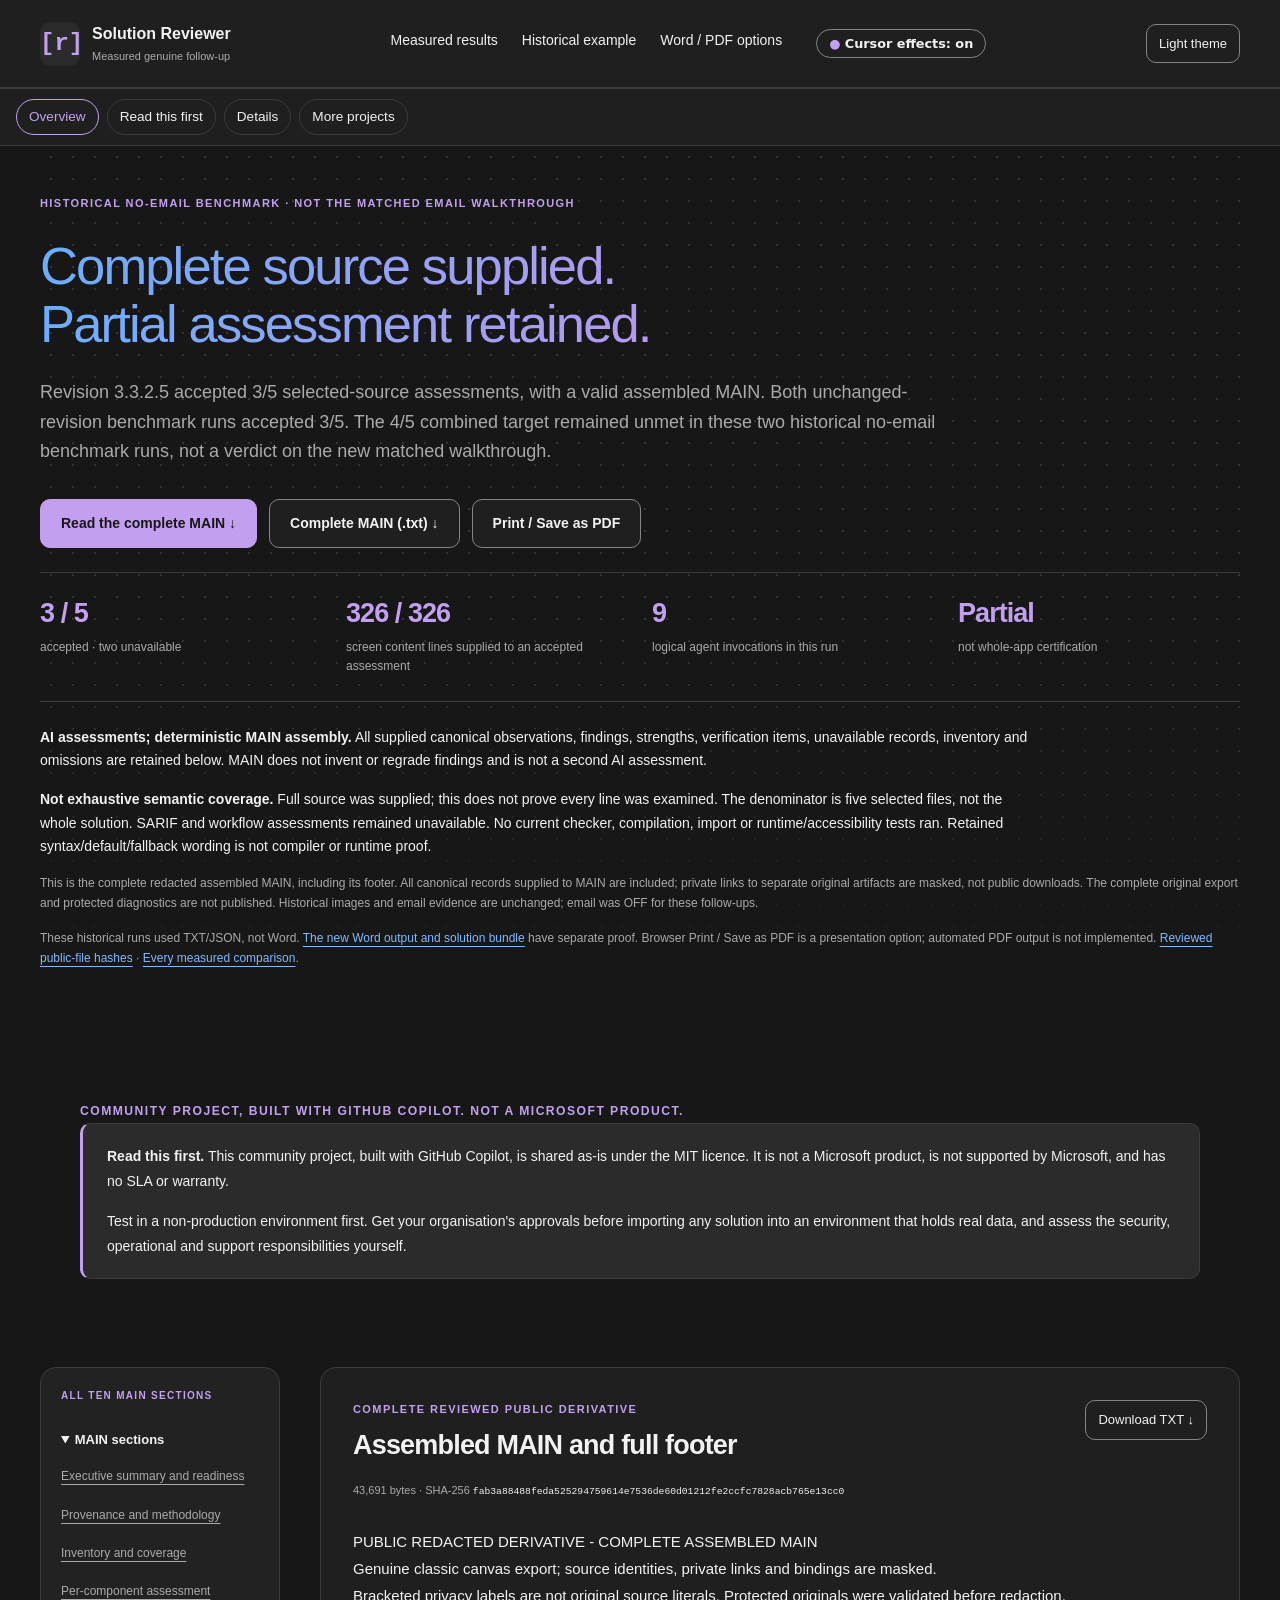
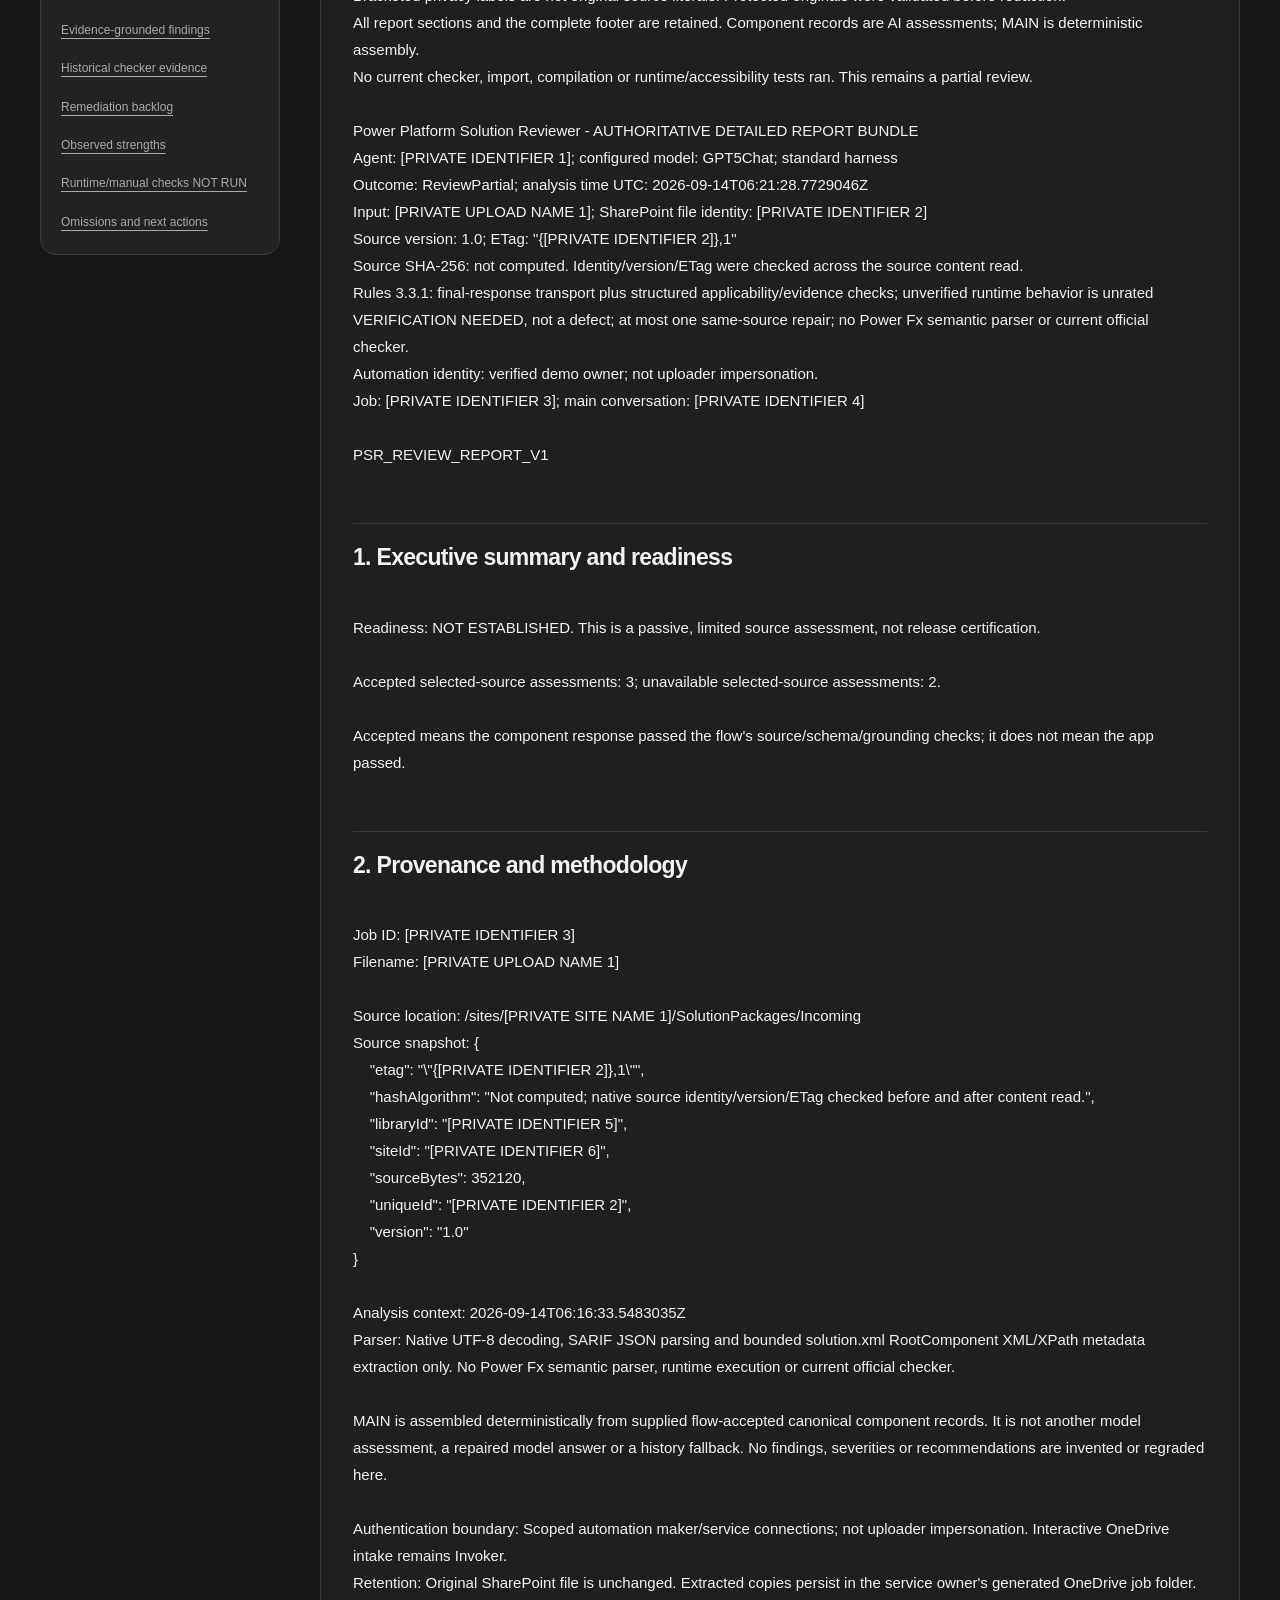
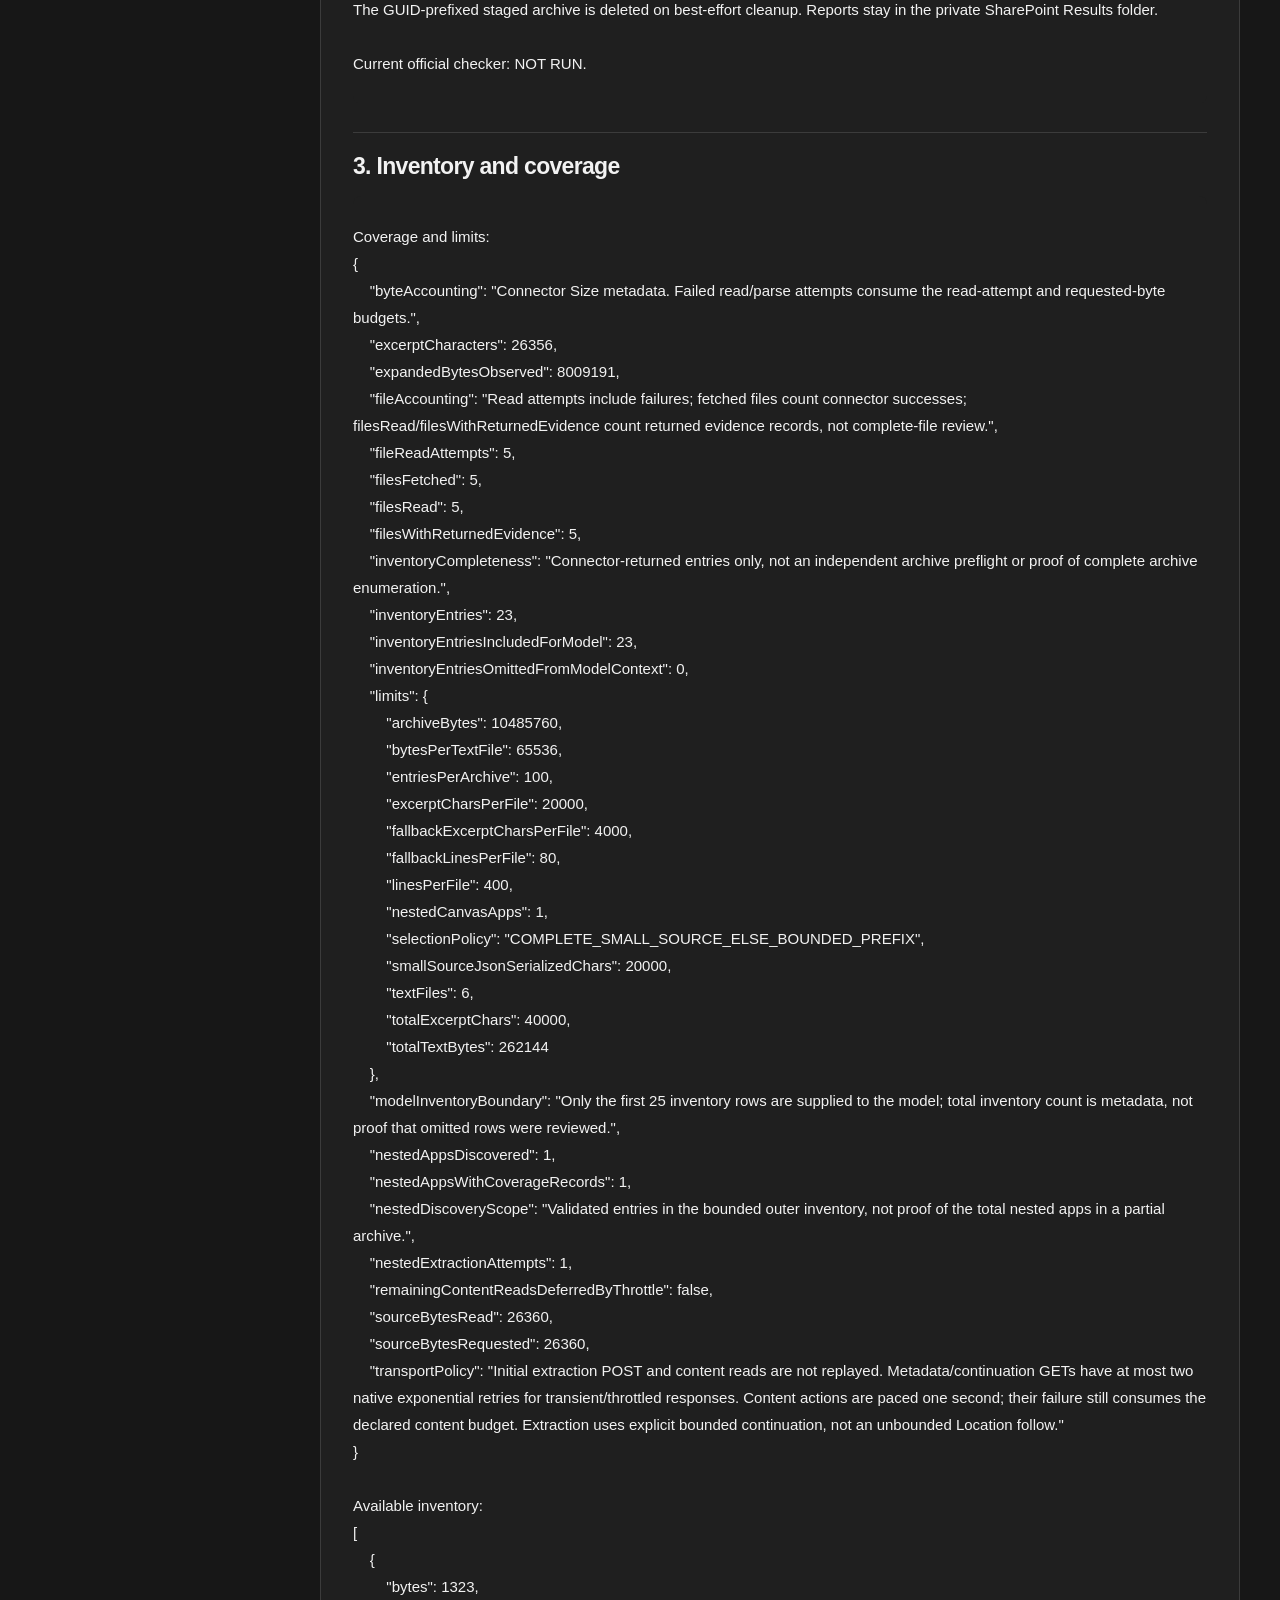
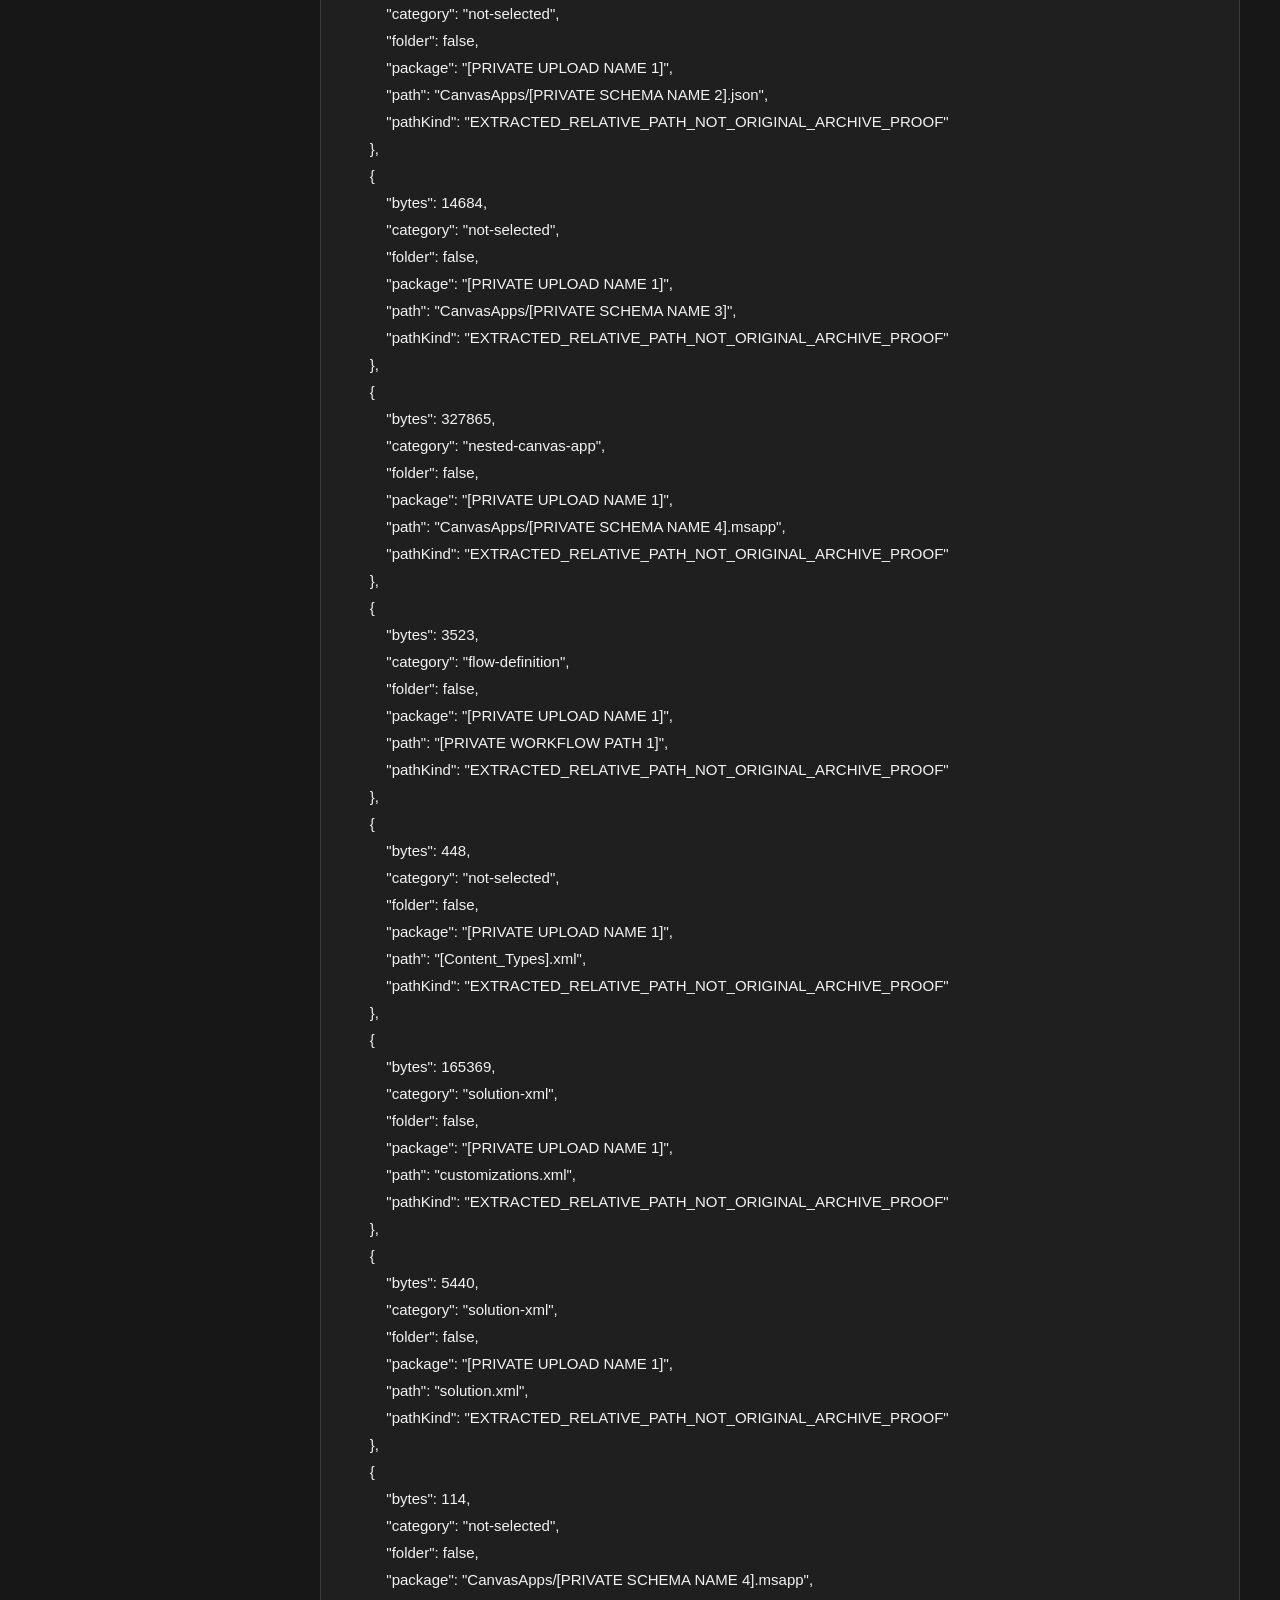
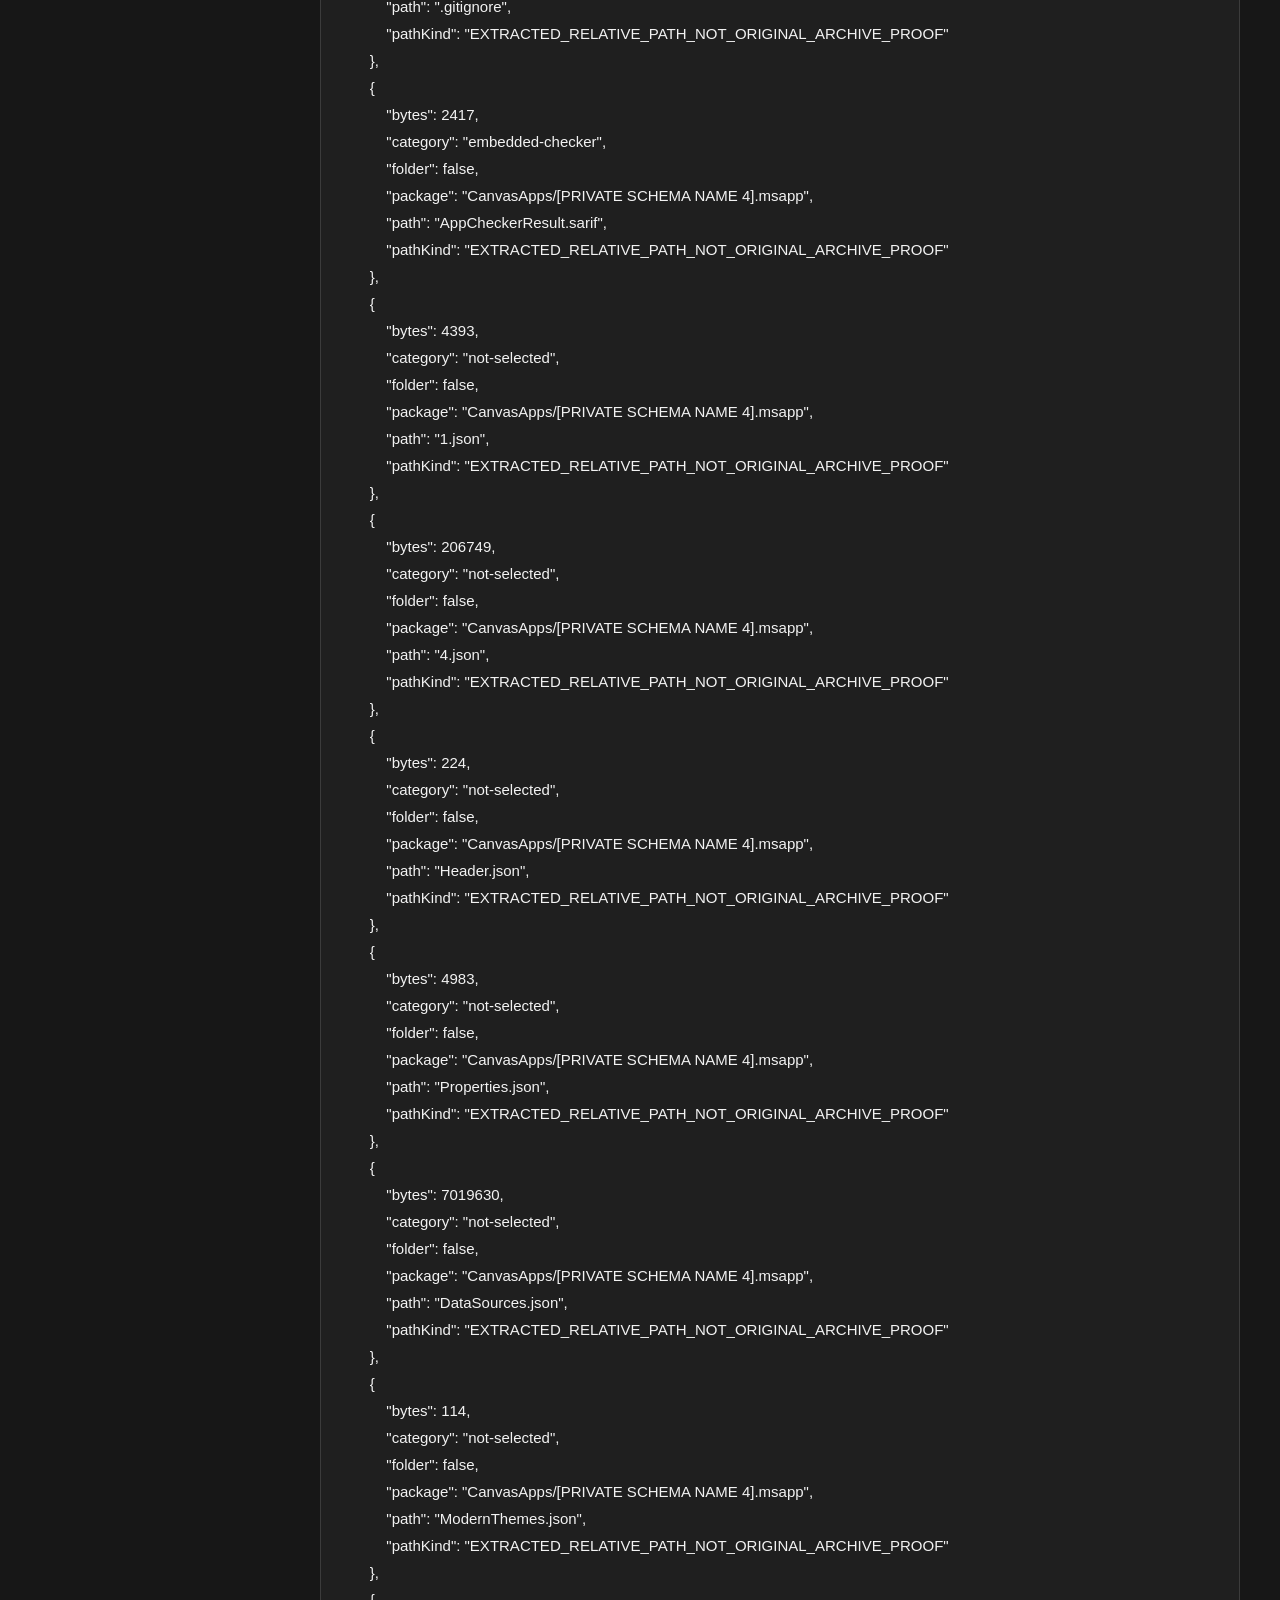
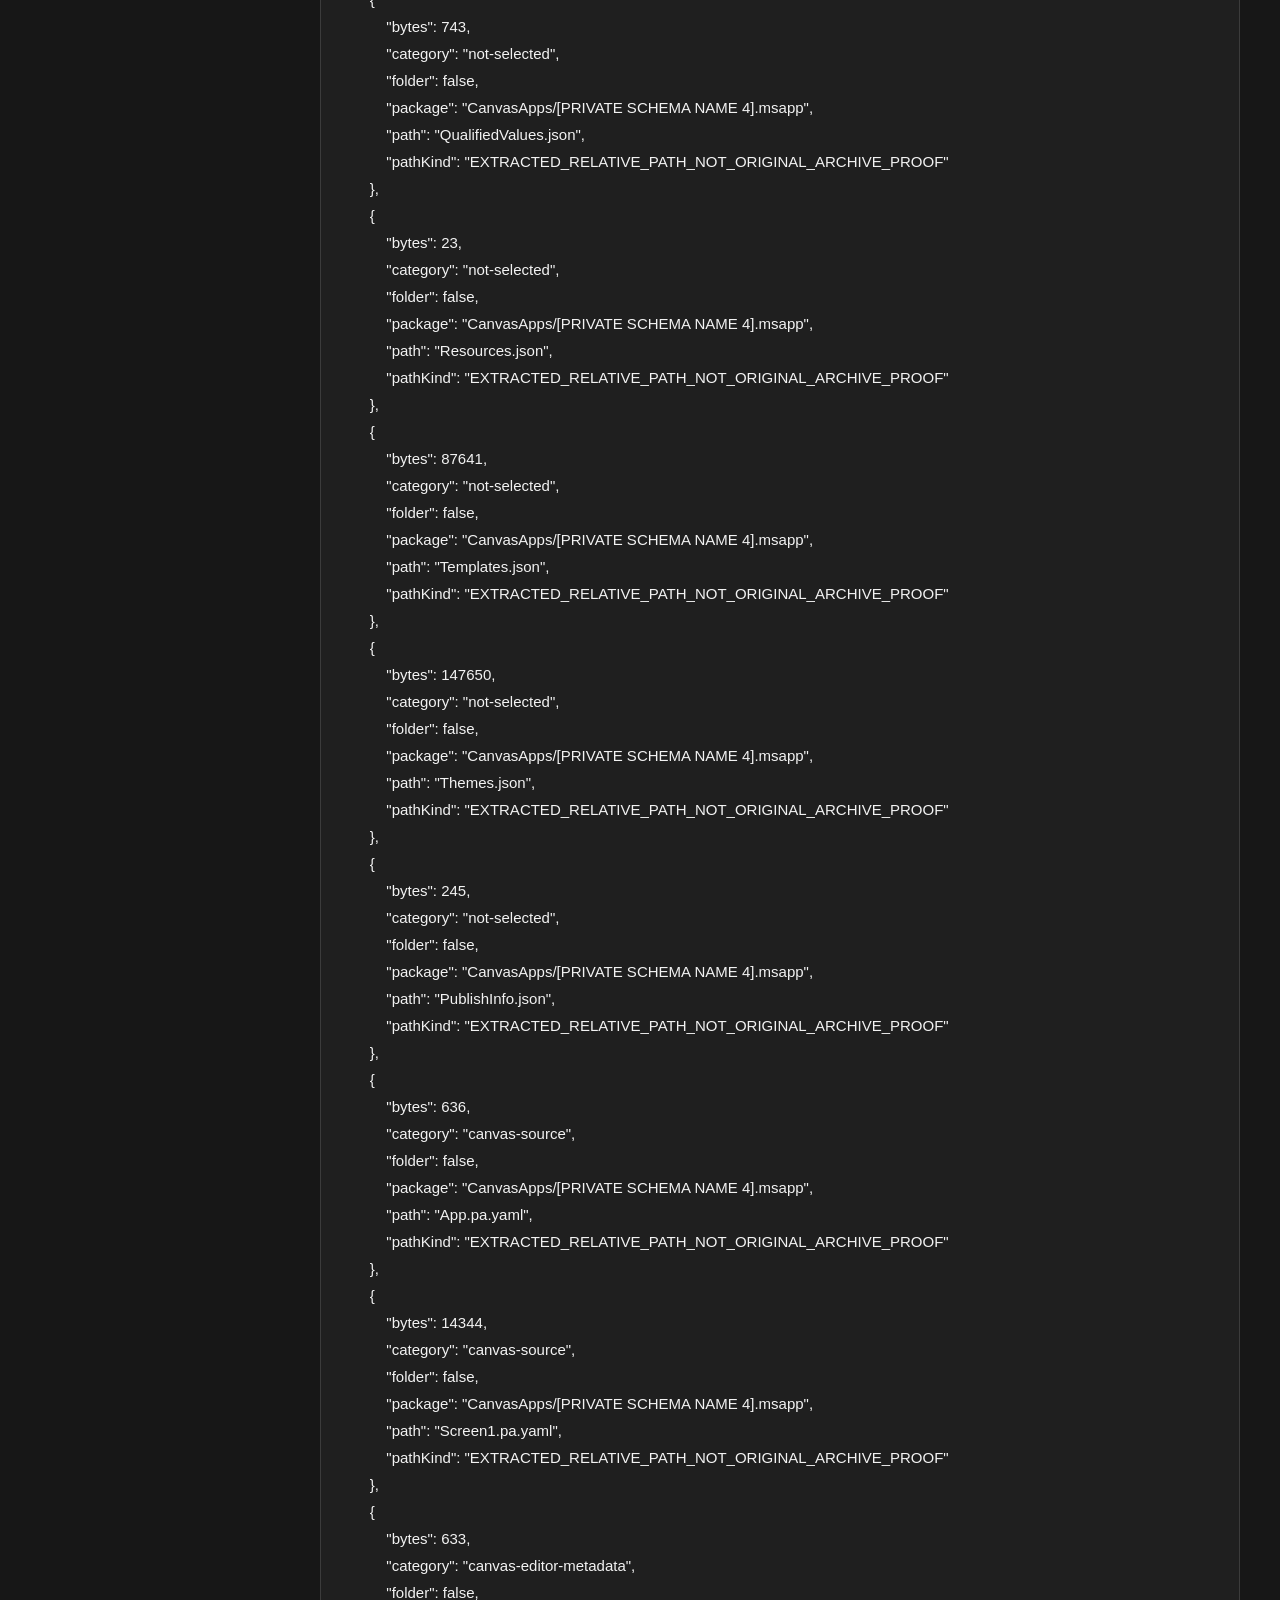
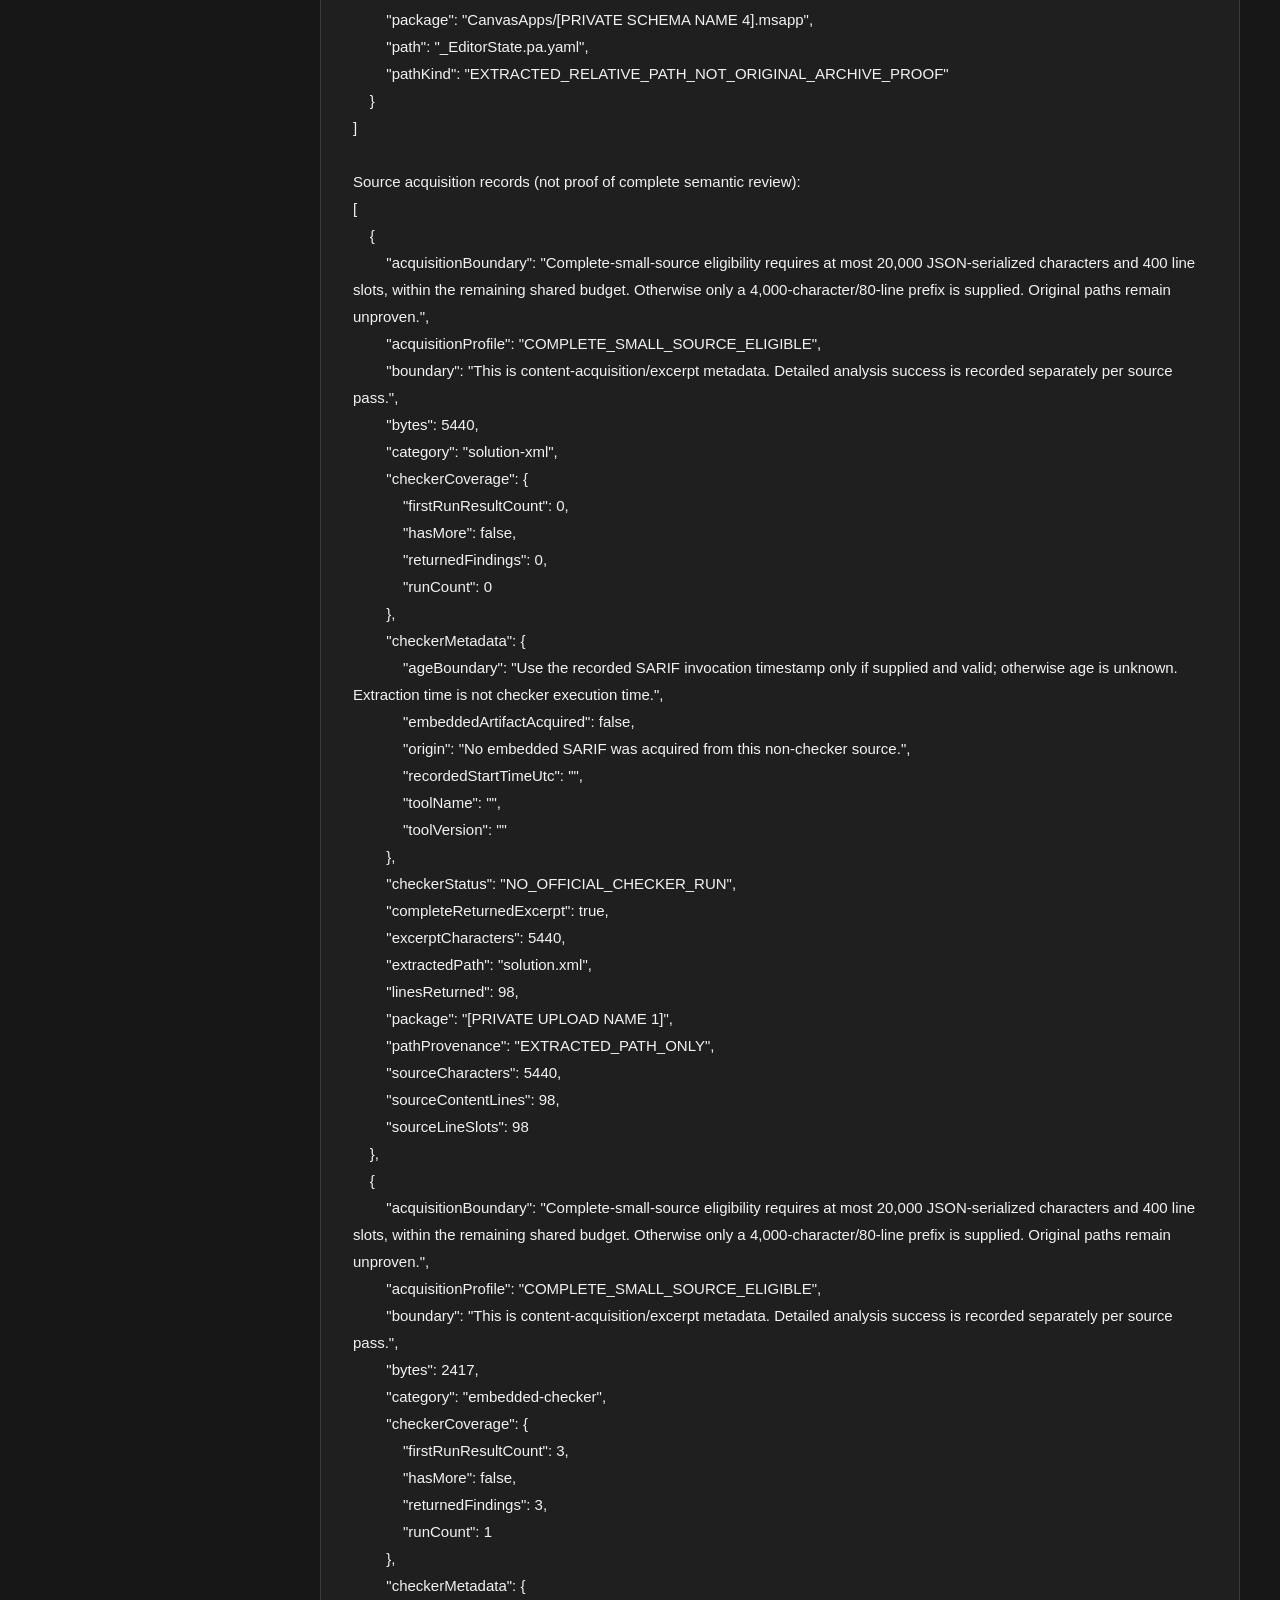
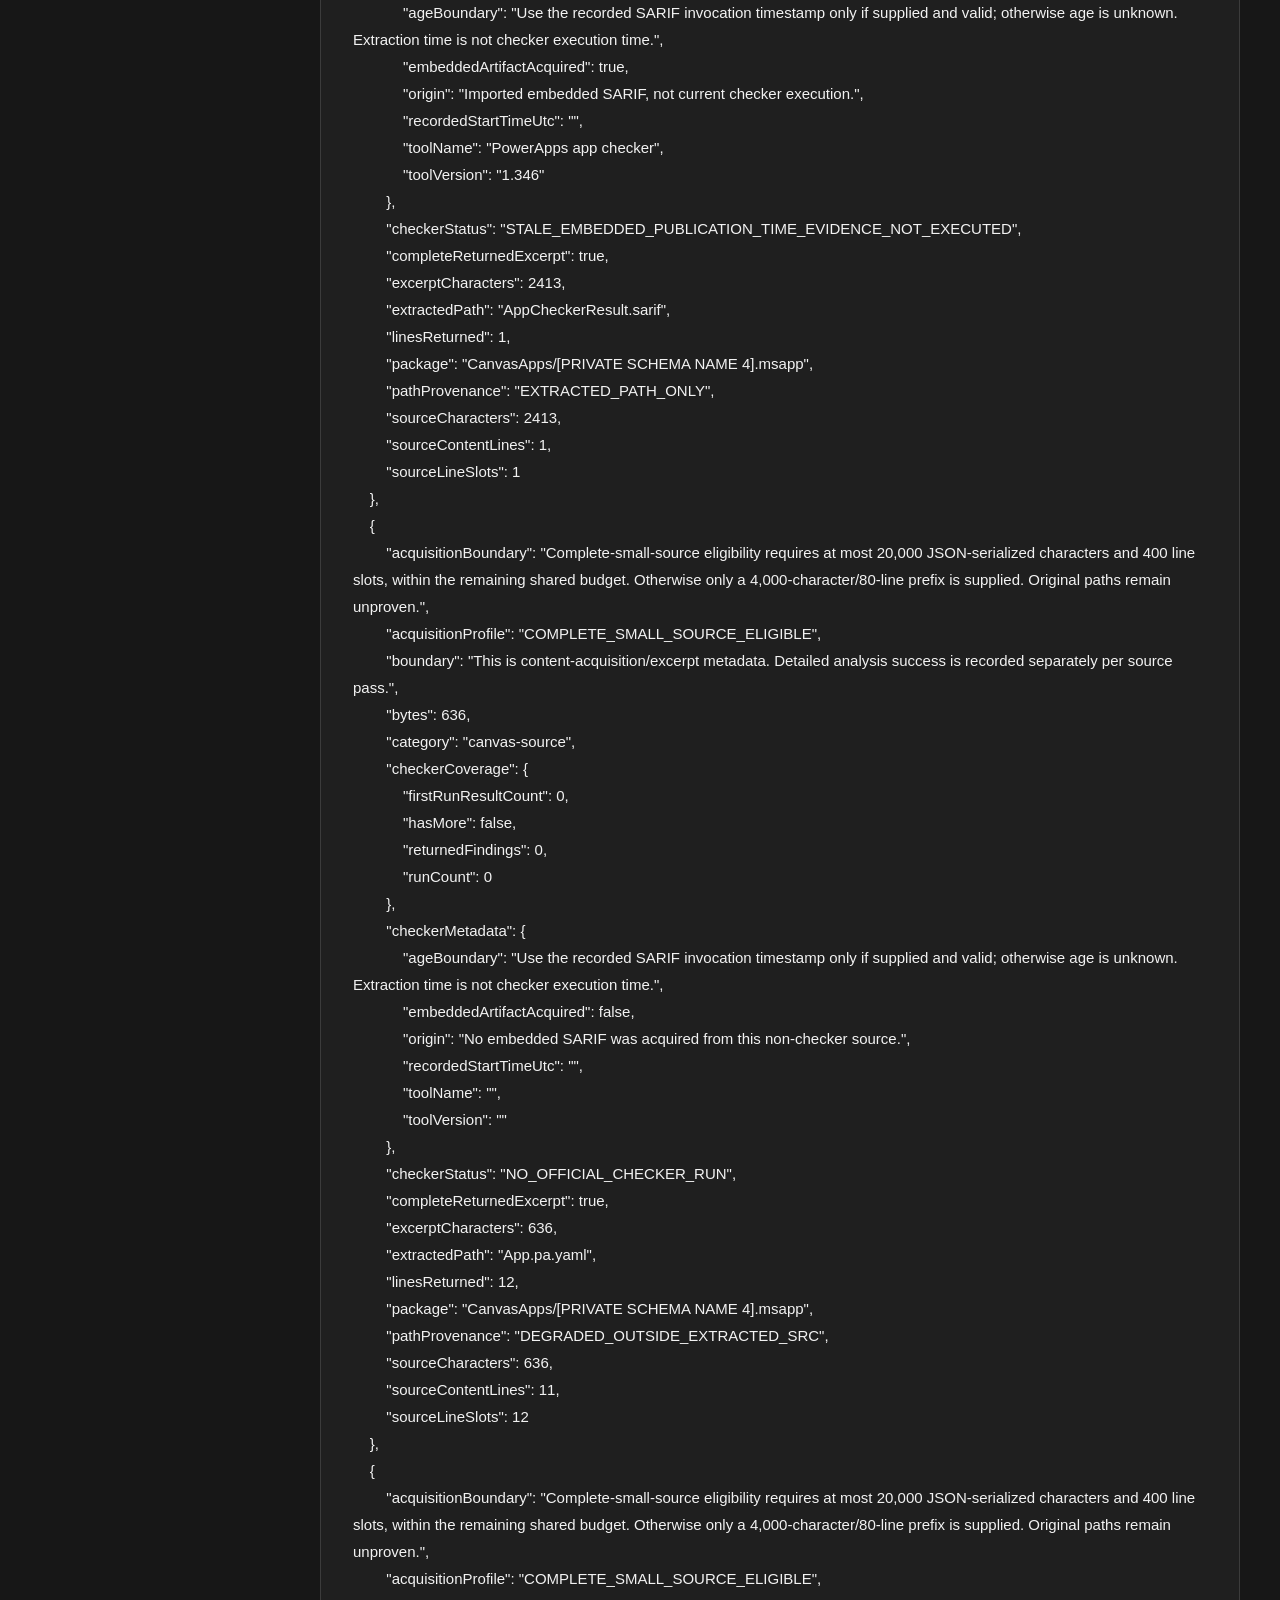
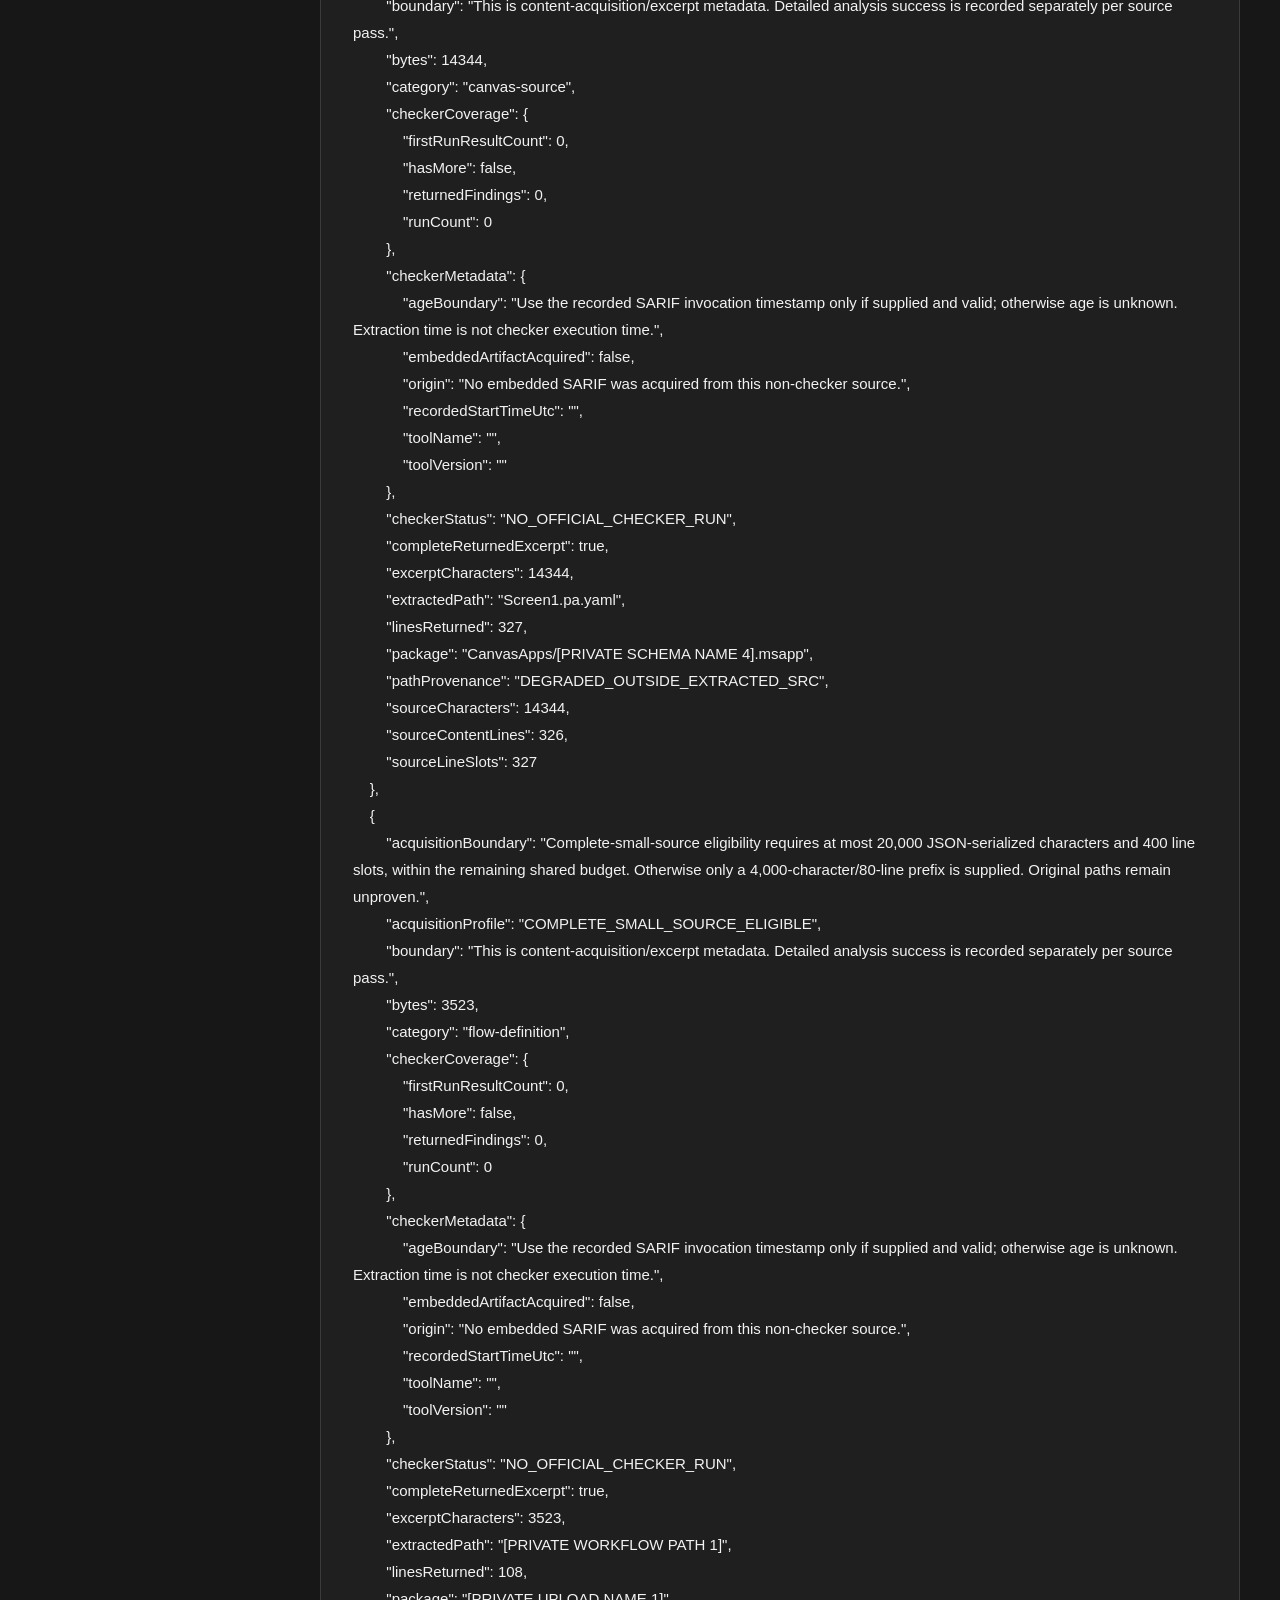
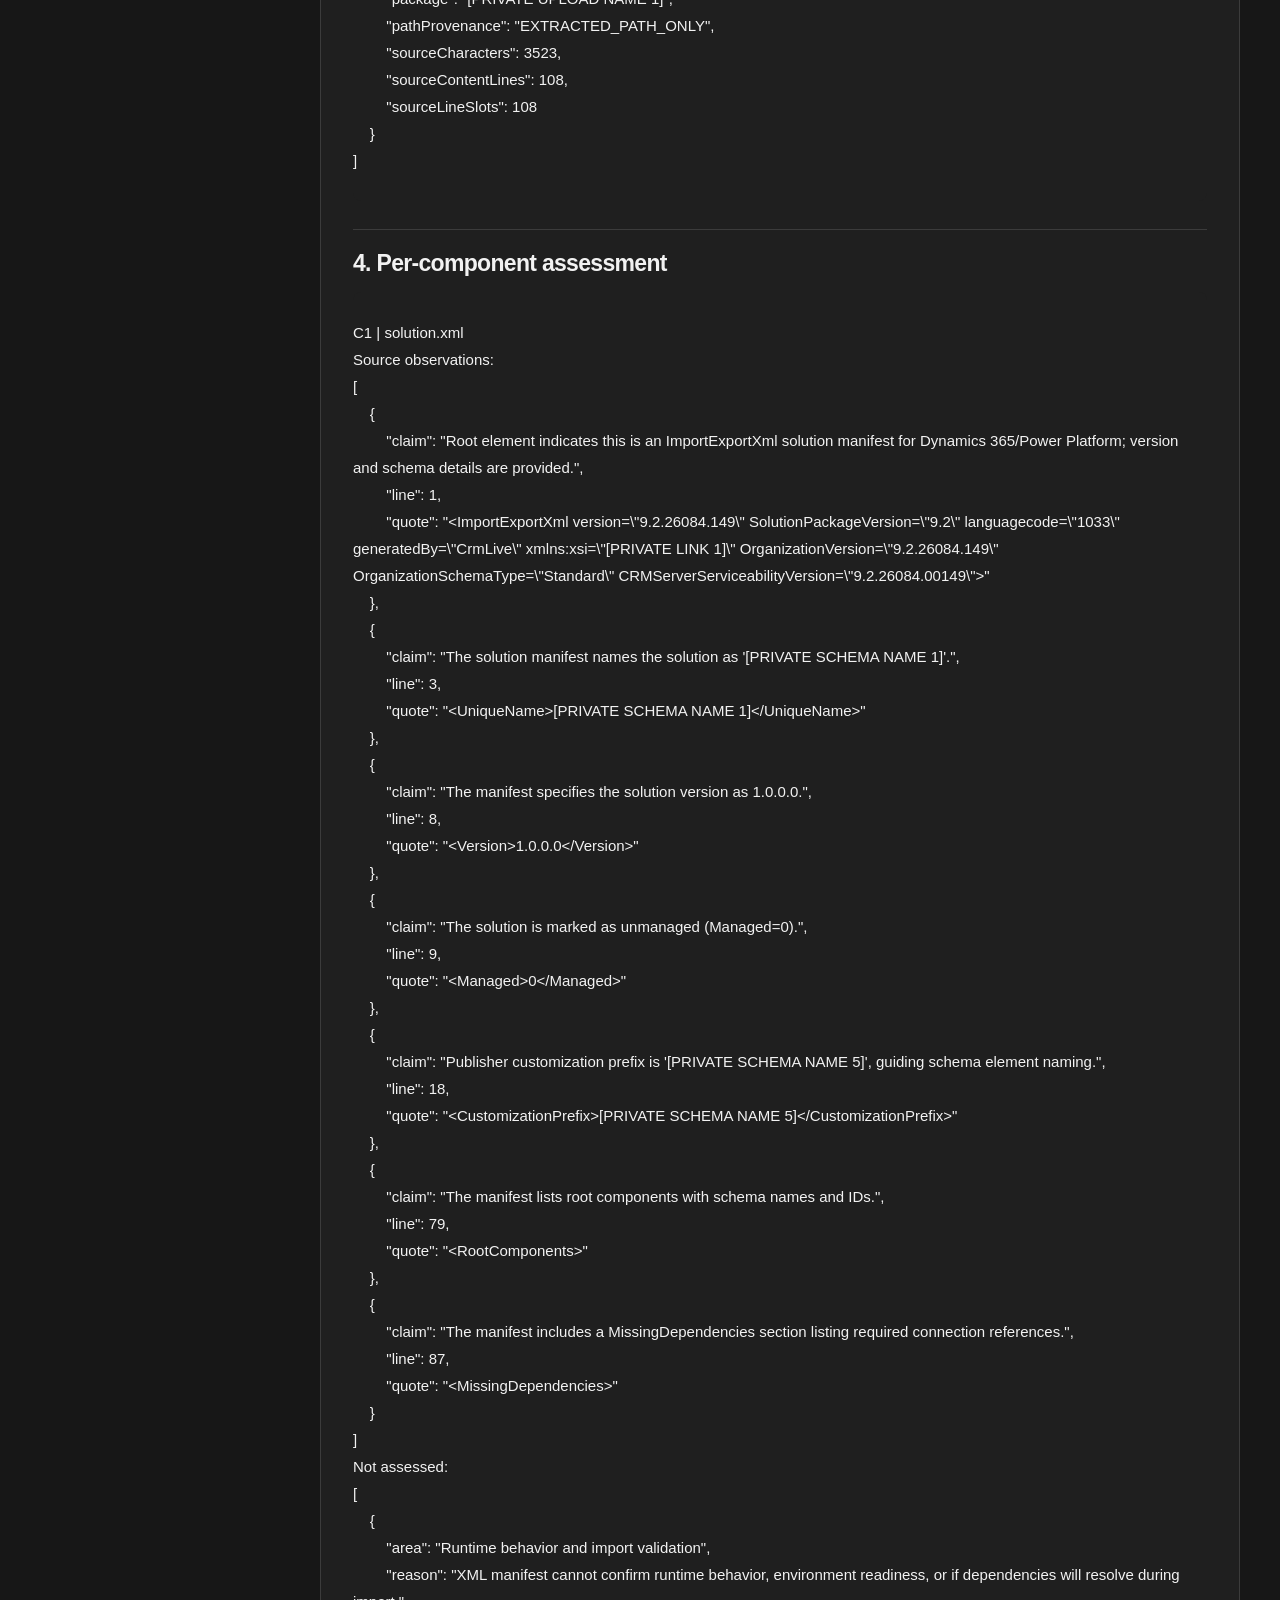
==== commit 990d7946: "Add header switch to turn off cursor effects Co-authored-by: Copilot App <223556219+Copilot@users.no" ====
--- a/follow-up.html
+++ b/follow-up.html
@@ -181,6 +181,14 @@
 
 .fx-trail-block { position: fixed; left: 0; top: 0; width: 20px; height: 20px; z-index: 70; pointer-events: none; opacity: 0; transition: opacity .25s ease-out; font: 700 13px/20px var(--mono, ui-monospace, Consolas, monospace); text-align: center; color: #151515; }
 .fx-trail-block.fx-active { opacity: .95; transition: none; }
+.fx-cursor-toggle { appearance: none; margin: 0 0 0 10px; padding: 6px 12px; border: 1px solid var(--cp-border-strong, #777); border-radius: 999px; background: transparent; color: var(--cp-text, inherit); font: 600 .8rem/1.2 var(--font, system-ui, sans-serif); white-space: nowrap; cursor: pointer; vertical-align: middle; transition: background .2s, border-color .2s; }
+.fx-cursor-toggle:hover { border-color: var(--cp-accent, #a78bfa); }
+.fx-cursor-toggle:focus-visible { outline: 2px solid var(--cp-accent, #a78bfa); outline-offset: 3px; }
+.fx-cursor-toggle[aria-pressed="true"]::before { content: "● "; color: var(--cp-accent, #a78bfa); }
+.fx-cursor-fixed { position: fixed; top: 10px; right: 10px; z-index: 90; background: var(--cp-bg-elevated, #181822); }
+.fx-cursor-off .fx-trail-block { display: none; }
+@media (max-width: 720px) { .fx-cursor-toggle { padding: 5px 9px; font-size: .72rem; } }
+@media print { .fx-cursor-toggle { display: none !important; } }
 
 .fx-dec { position: relative; display: inline-block; }
 .fx-dec .fx-ph { visibility: hidden; }
@@ -1303,7 +1311,37 @@
     });
   }
 
+  /* Visitor switch for the cursor colour/following effects, remembered across pages and sites of this origin. */
+  var KEY = "fx-cursor";
+  function stored() { try { return localStorage.getItem(KEY); } catch (e) { return null; } }
+  function off() { return root.classList.contains("fx-cursor-off"); }
+  function cursorToggle() {
+    if (!fine) return;
+    if (stored() === "off") root.classList.add("fx-cursor-off");
+    if ($(".fx-cursor-toggle")) return;
+    var btn = document.createElement("button");
+    btn.type = "button"; btn.className = "fx-cursor-toggle";
+    function paint() {
+      var on = !off();
+      btn.setAttribute("aria-pressed", String(on));
+      btn.textContent = on ? "Cursor effects: on" : "Cursor effects: off";
+      btn.title = on ? "Turn off the cursor colour and trail on blank space" : "Turn on the cursor colour and trail on blank space";
+    }
+    btn.addEventListener("click", function () {
+      root.classList.toggle("fx-cursor-off");
+      try { localStorage.setItem(KEY, off() ? "off" : "on"); } catch (e) {}
+      paint();
+    });
+    paint();
+    var head = $("header"), gh = head && $('a[href*="github.com/RyanBowie"]', head);
+    var host = head && $(".inner, .top, .hero-inner, nav", head);
+    if (gh) gh.parentNode.insertBefore(btn, gh.nextSibling);
+    else if (host) host.appendChild(btn);
+    else { btn.classList.add("fx-cursor-fixed"); document.body.appendChild(btn); }
+  }
+
   community();
+  if (!reduce && !window.matchMedia("(forced-colors: active)").matches) cursorToggle();
   if (cfg.hubOnly || reduce || window.matchMedia("(forced-colors: active)").matches) return;
 
   /* Blank = bare layout background: no text of its own, no fill, border, shadow or image, and not inside content.
@@ -1377,9 +1415,9 @@
     }
     function kick() { if (!raf && visible) raf = requestAnimationFrame(loop); }
     function pos(e) { var r = host.getBoundingClientRect(); mouse.x = e.clientX - r.left; mouse.y = e.clientY - r.top; }
-    host.addEventListener("pointermove", function (e) { if (!blank(e.target, host)) { if (mouse.on) { mouse.on = false; kick(); } return; } pos(e); mouse.on = true; kick(); });
+    host.addEventListener("pointermove", function (e) { if (off() || !blank(e.target, host)) { if (mouse.on) { mouse.on = false; kick(); } return; } pos(e); mouse.on = true; kick(); });
     host.addEventListener("pointerleave", function () { mouse.on = false; kick(); });
-    host.addEventListener("pointerdown", function (e) { if (!blank(e.target, host)) return; pos(e); ripples.push({ x: mouse.x, y: mouse.y, t: performance.now() }); kick(); });
+    host.addEventListener("pointerdown", function (e) { if (off() || !blank(e.target, host)) return; pos(e); ripples.push({ x: mouse.x, y: mouse.y, t: performance.now() }); kick(); });
     window.addEventListener("resize", function () { size(); draw(performance.now()); });
     if ("IntersectionObserver" in window) new IntersectionObserver(function (en) { visible = en[0].isIntersecting; if (visible) kick(); }).observe(host);
     new MutationObserver(function () { colors(); draw(performance.now()); }).observe(root, { attributes: true, attributeFilter: ["data-theme"] });
@@ -1395,7 +1433,7 @@
     var N = 10, blocks = [], idx = 0, lx = -1, ly = -1;
     for (var i = 0; i < N; i++) { var b = document.createElement("div"); b.className = "fx-trail-block"; b.setAttribute("aria-hidden", "true"); document.body.appendChild(b); blocks.push(b); }
     document.addEventListener("mousemove", function (e) {
-      if (inHost(e.target) || !blank(e.target)) return;
+      if (off() || inHost(e.target) || !blank(e.target)) return;
       var x = 20 * Math.floor(e.clientX / 20), y = 20 * Math.floor(e.clientY / 20);
       if (x === lx && y === ly) return;
       lx = x; ly = y; idx = (idx + 1) % N;
